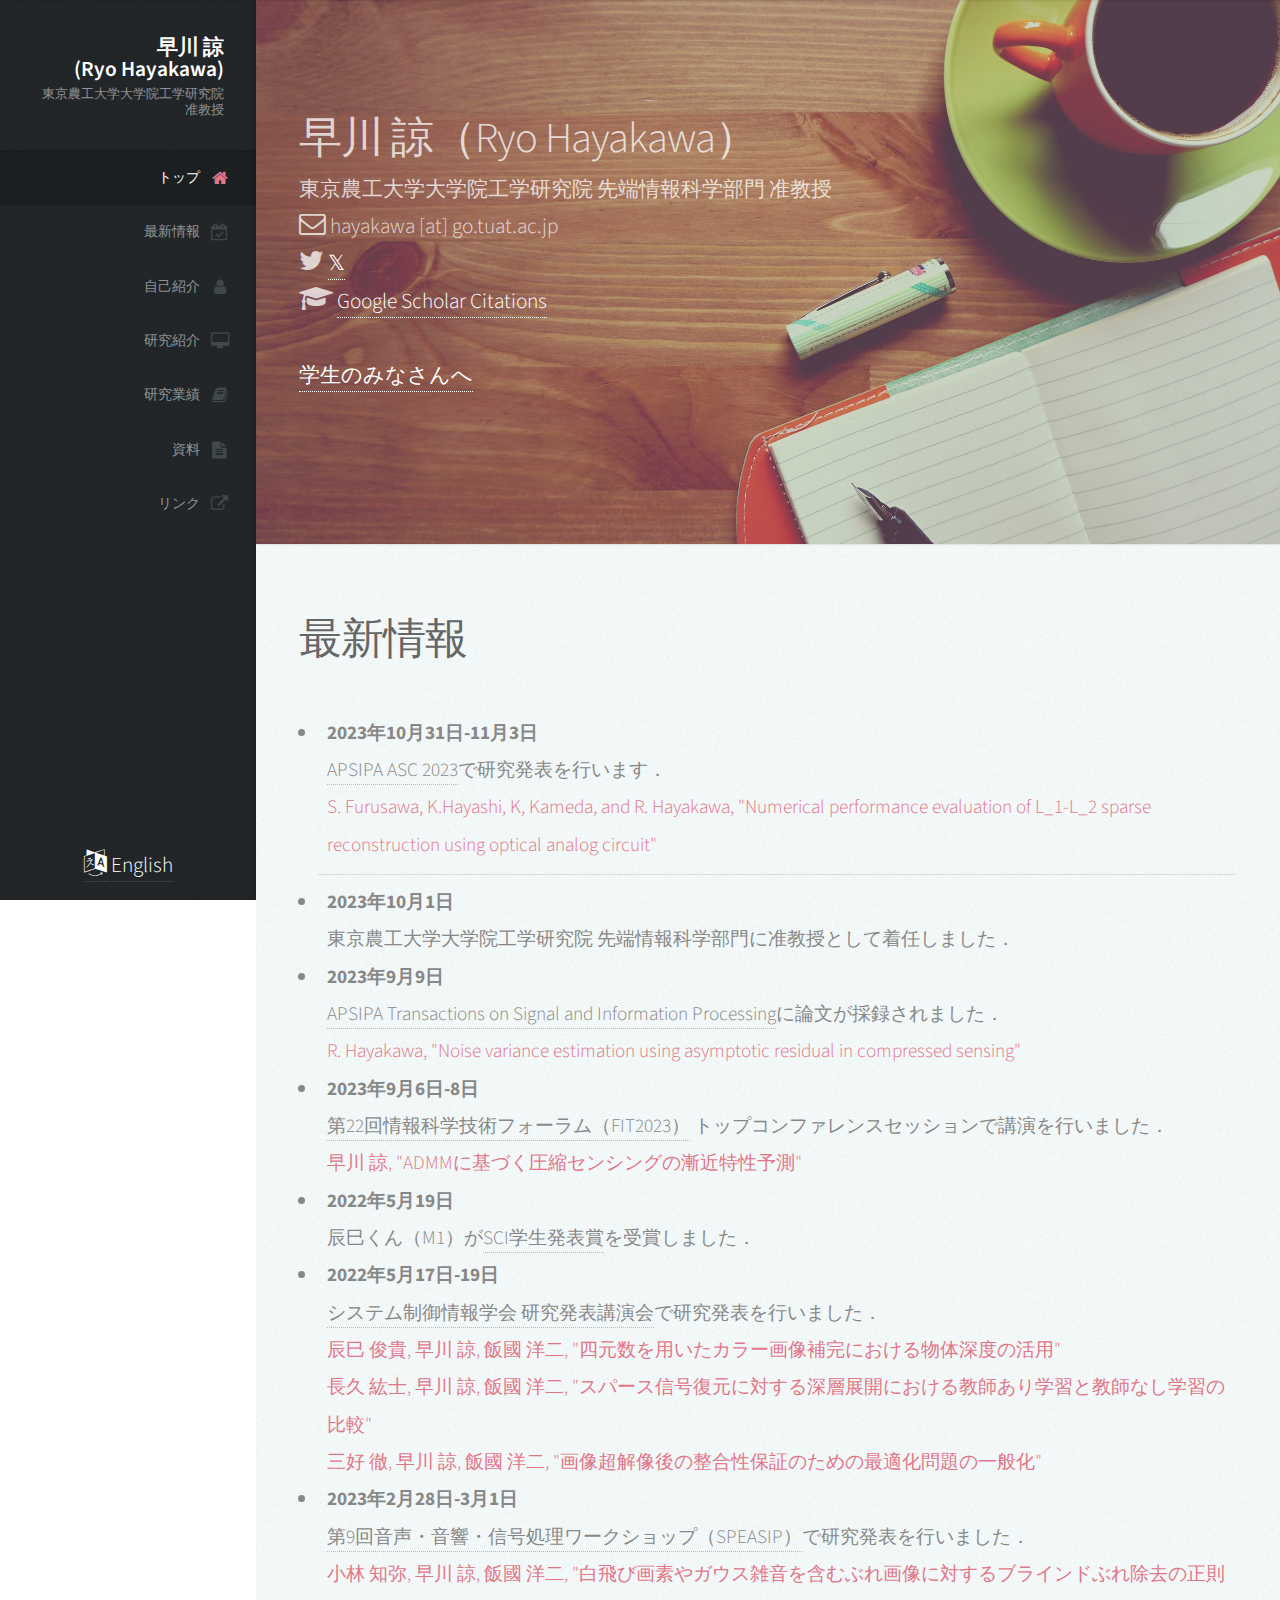
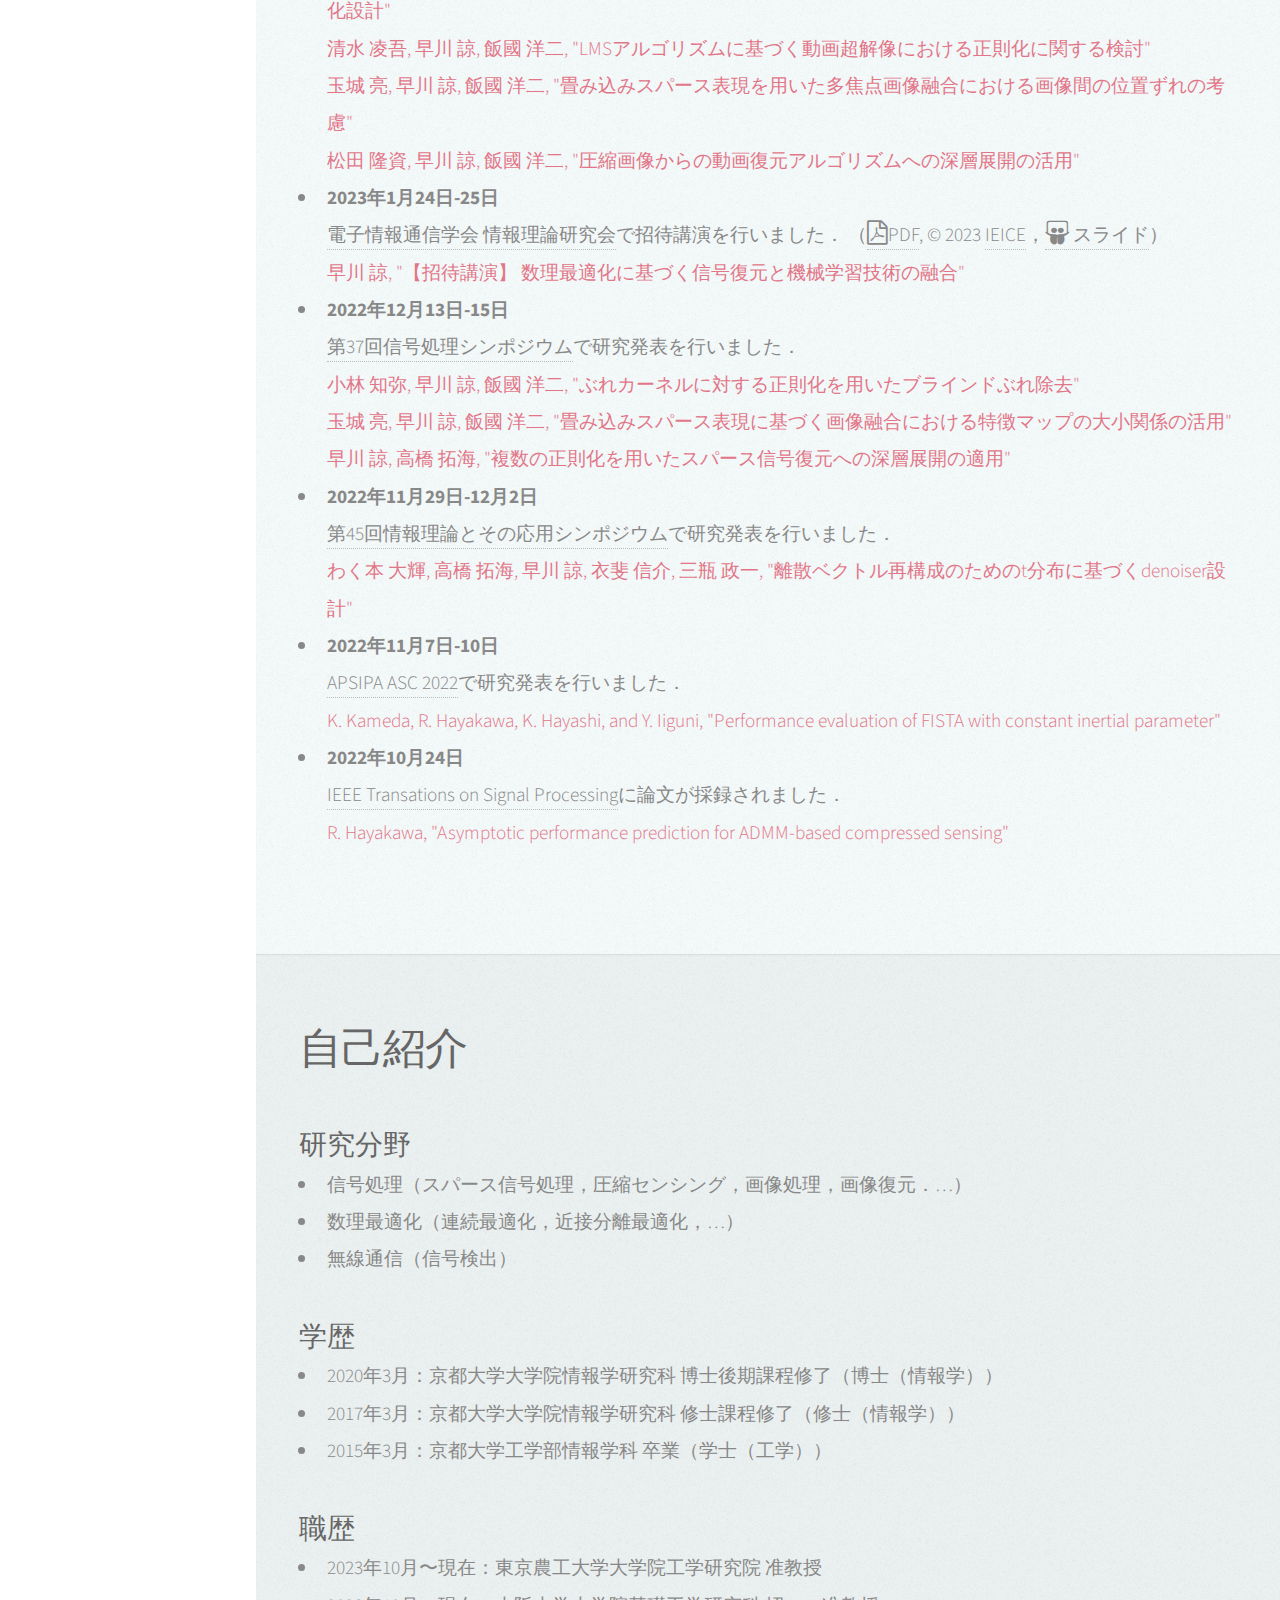
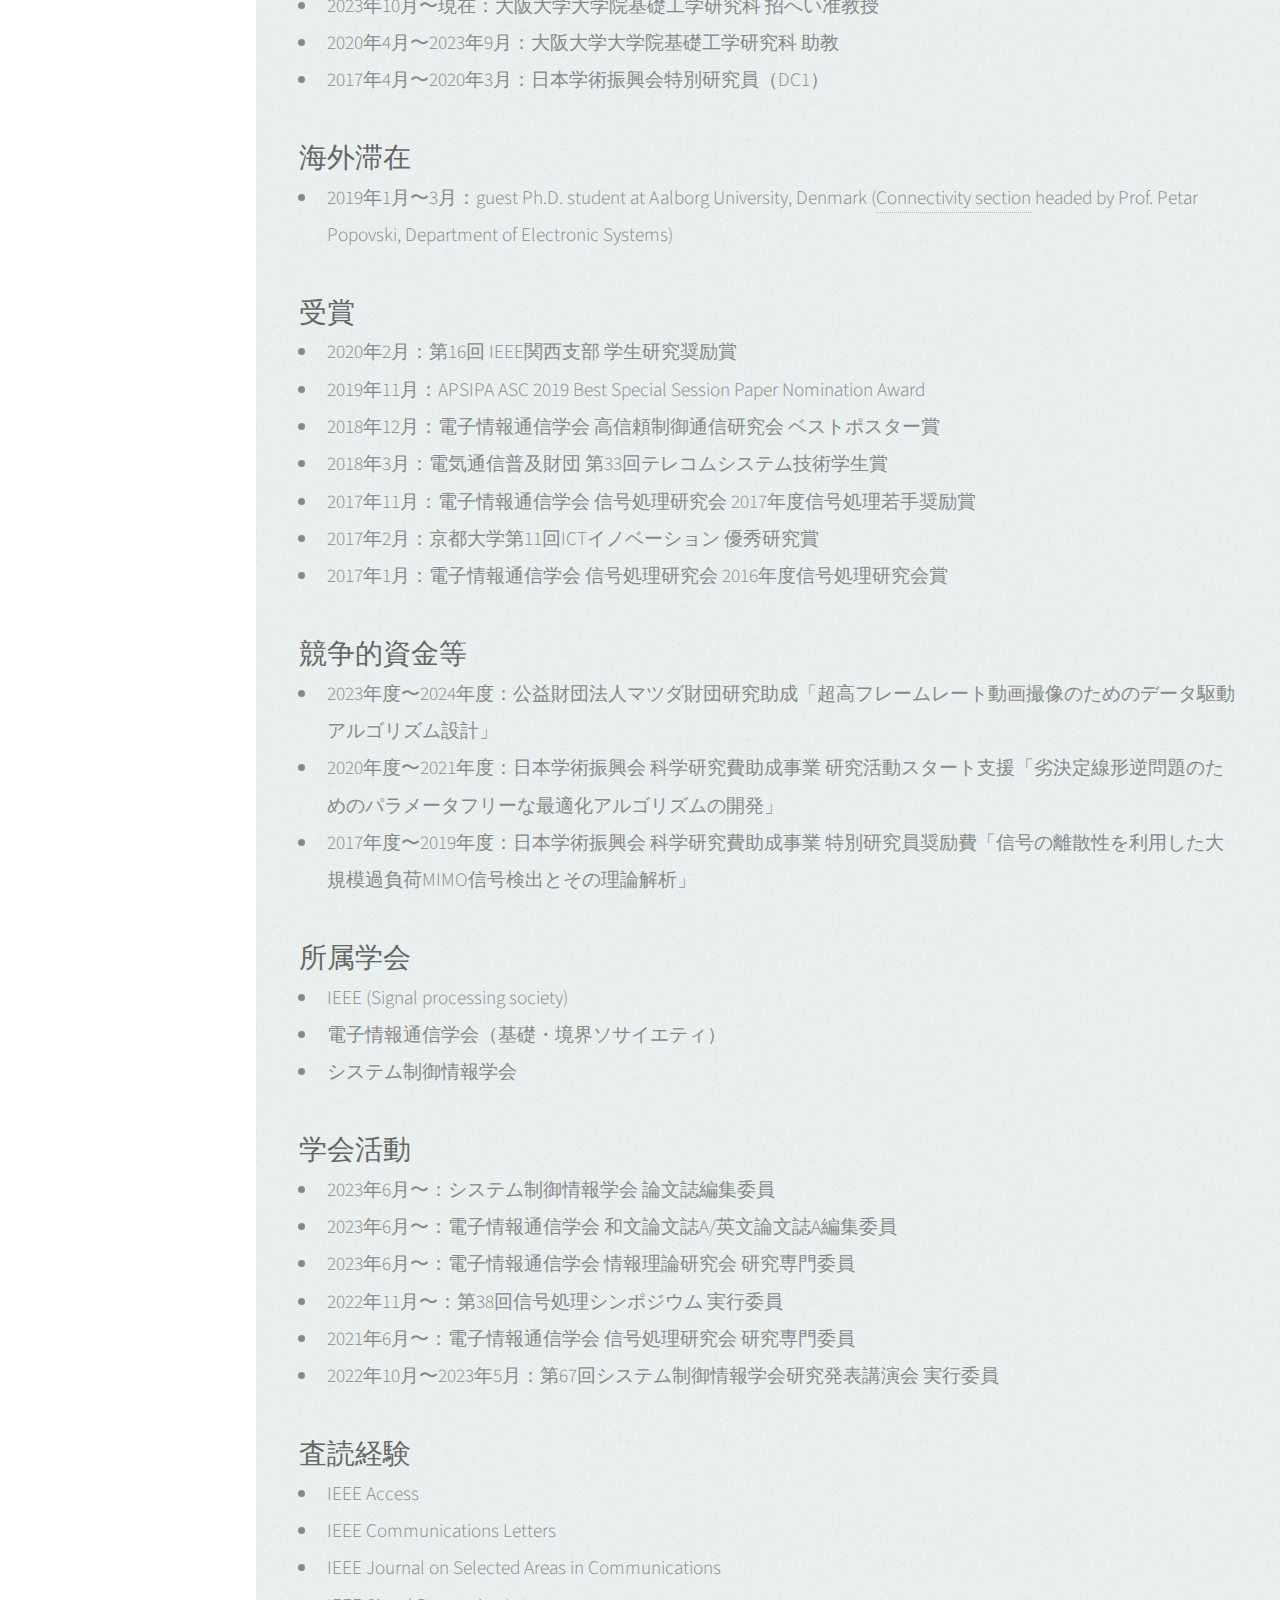
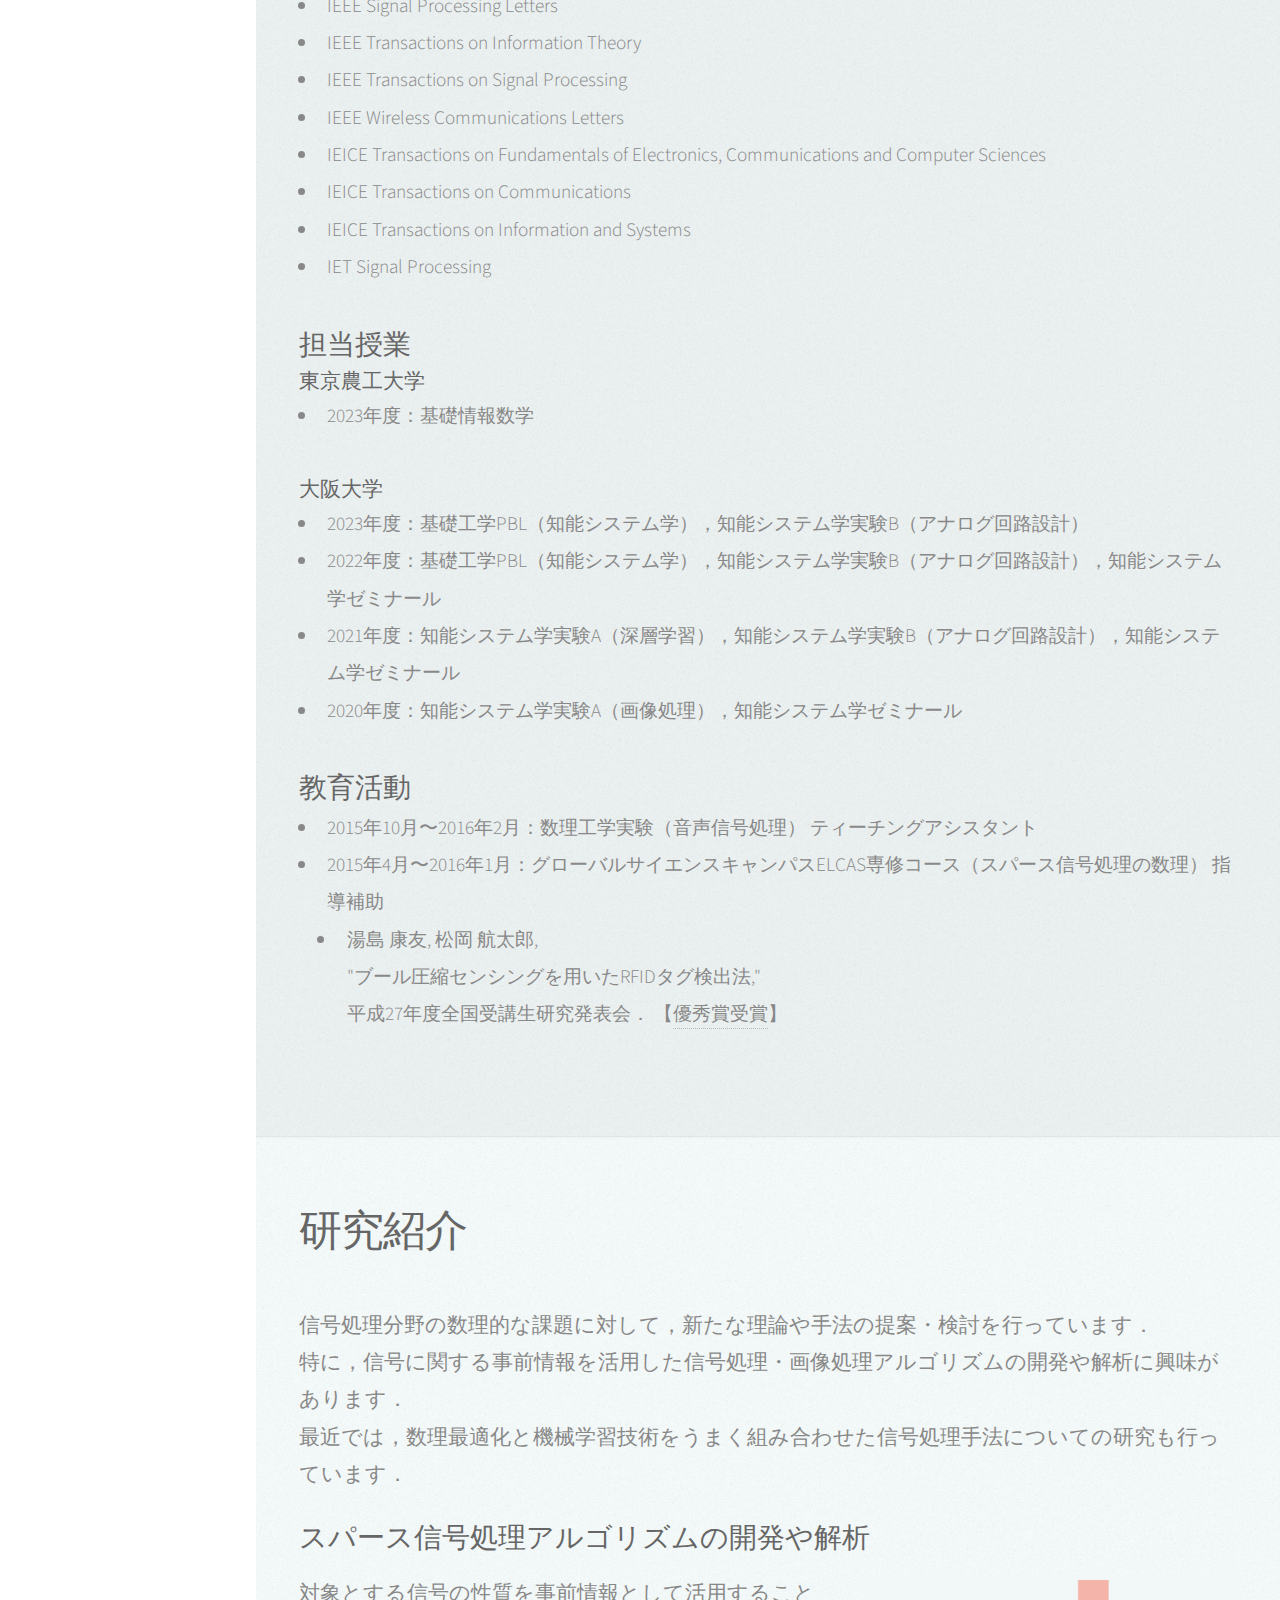
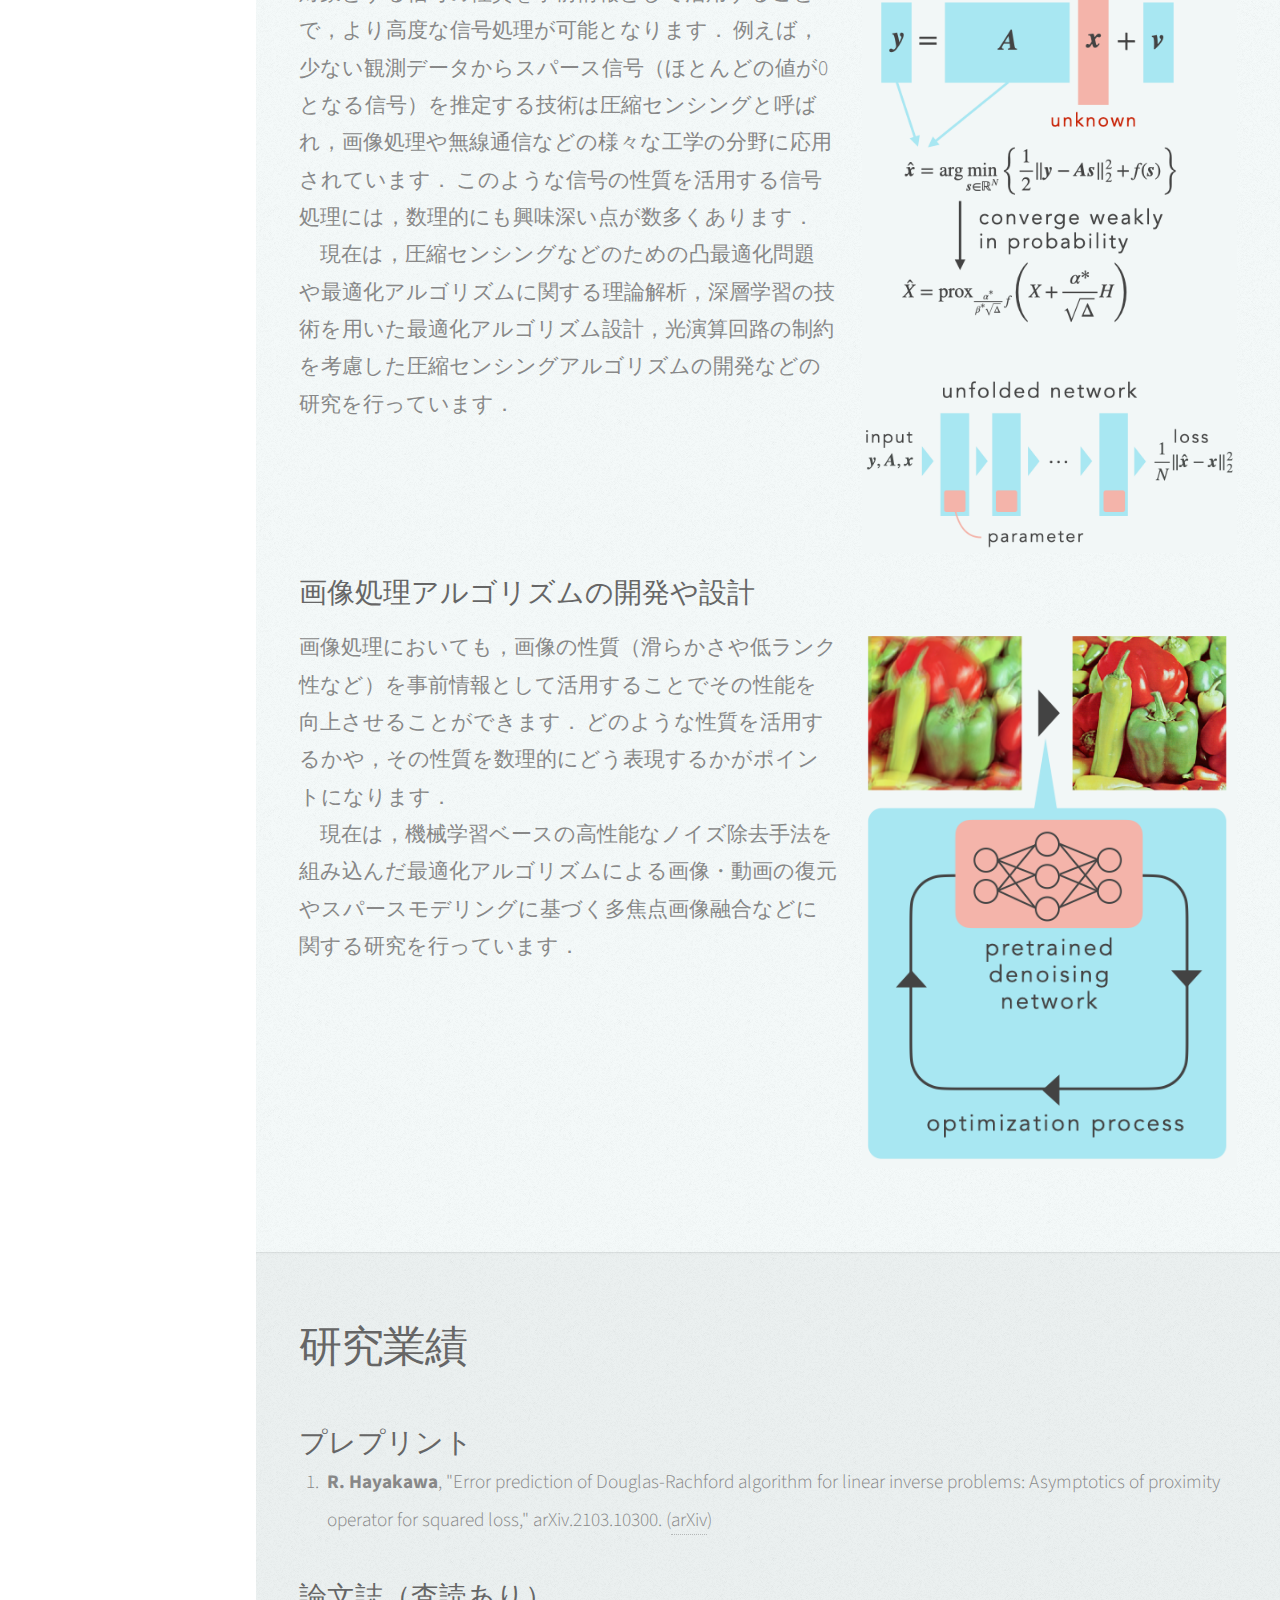
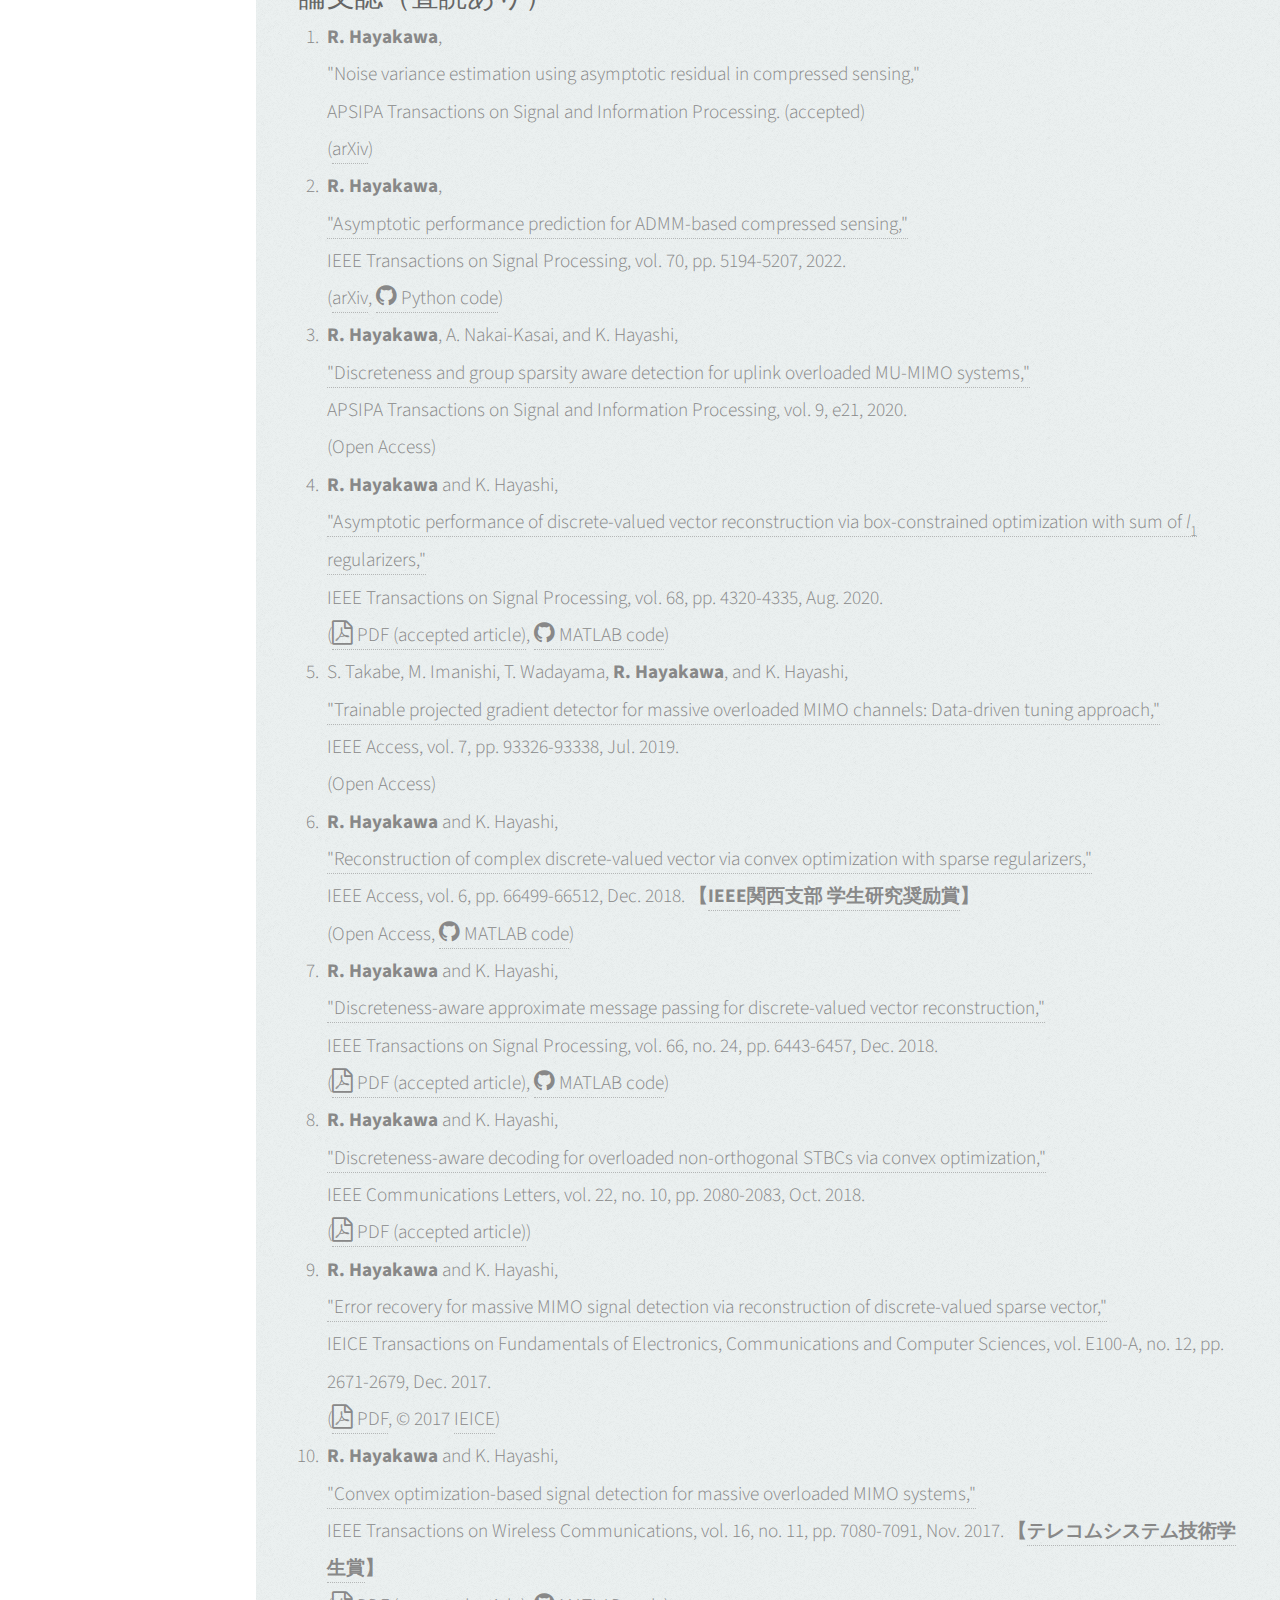
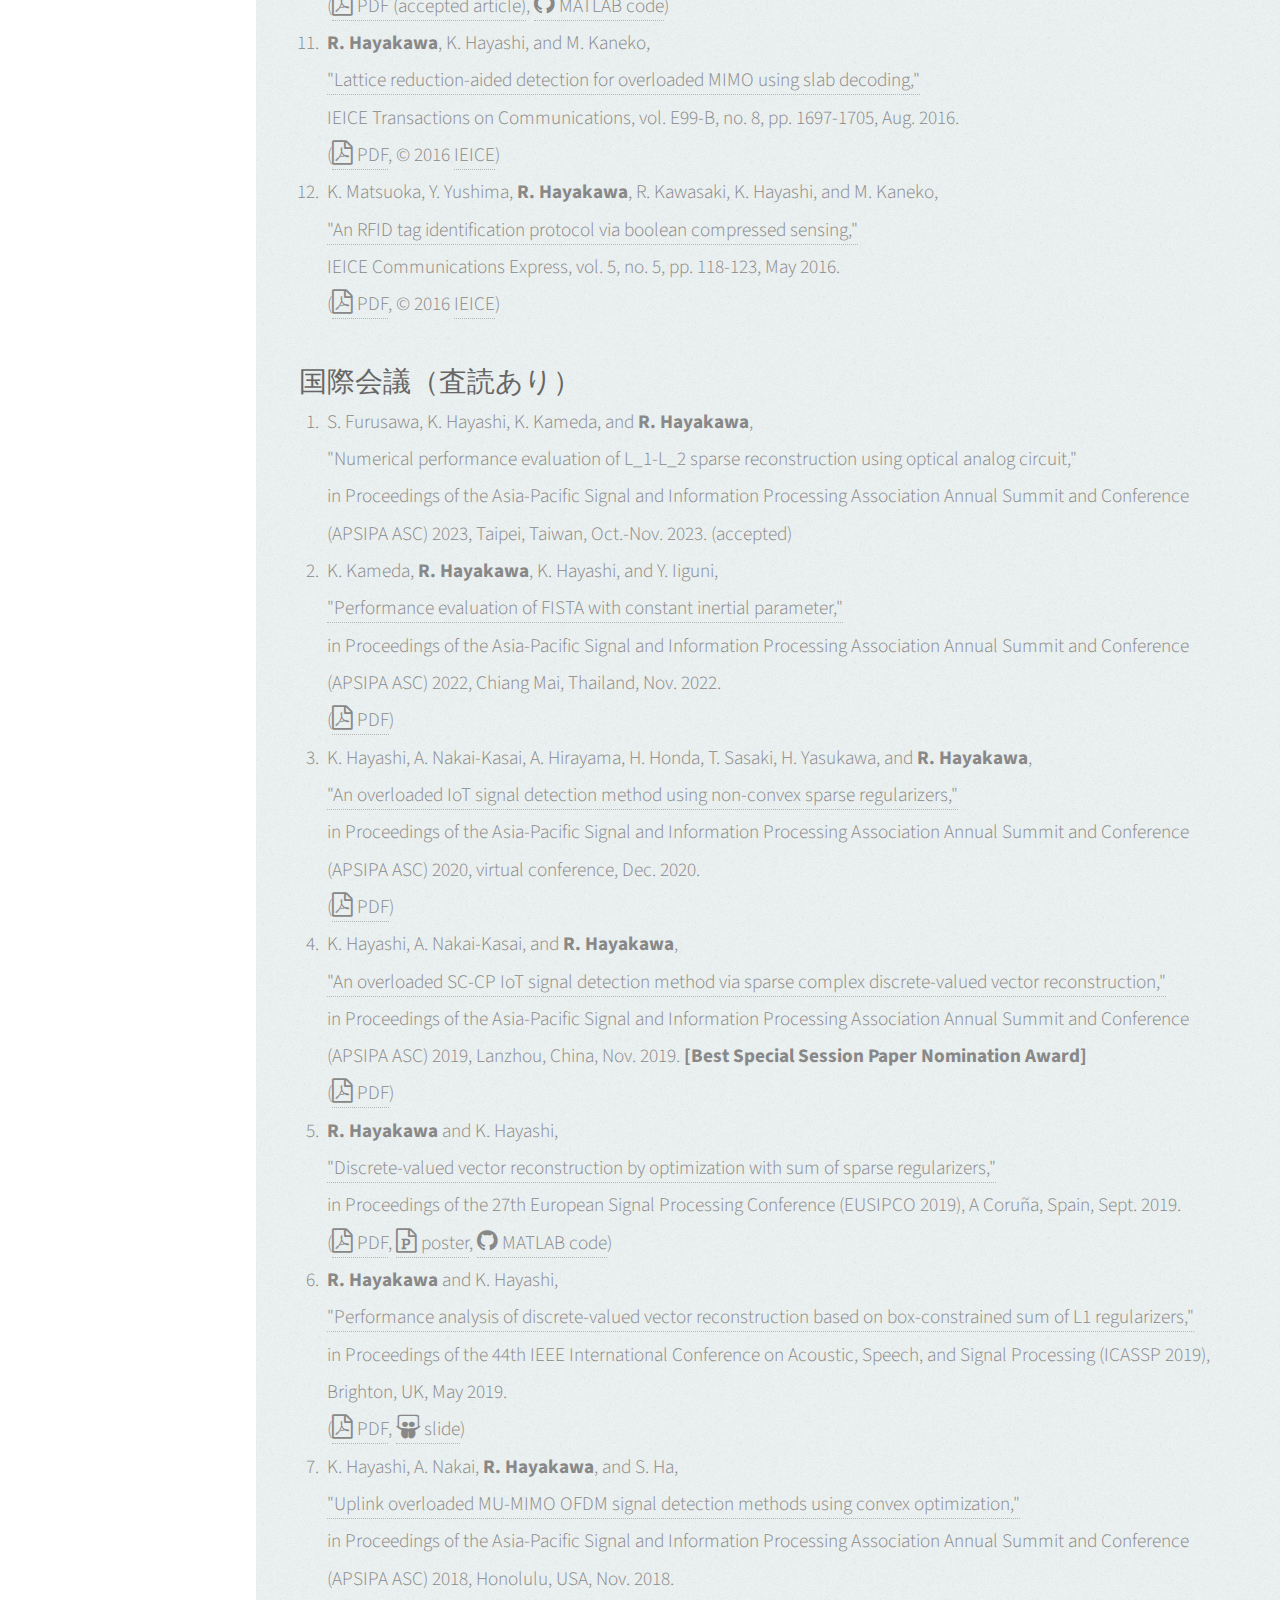
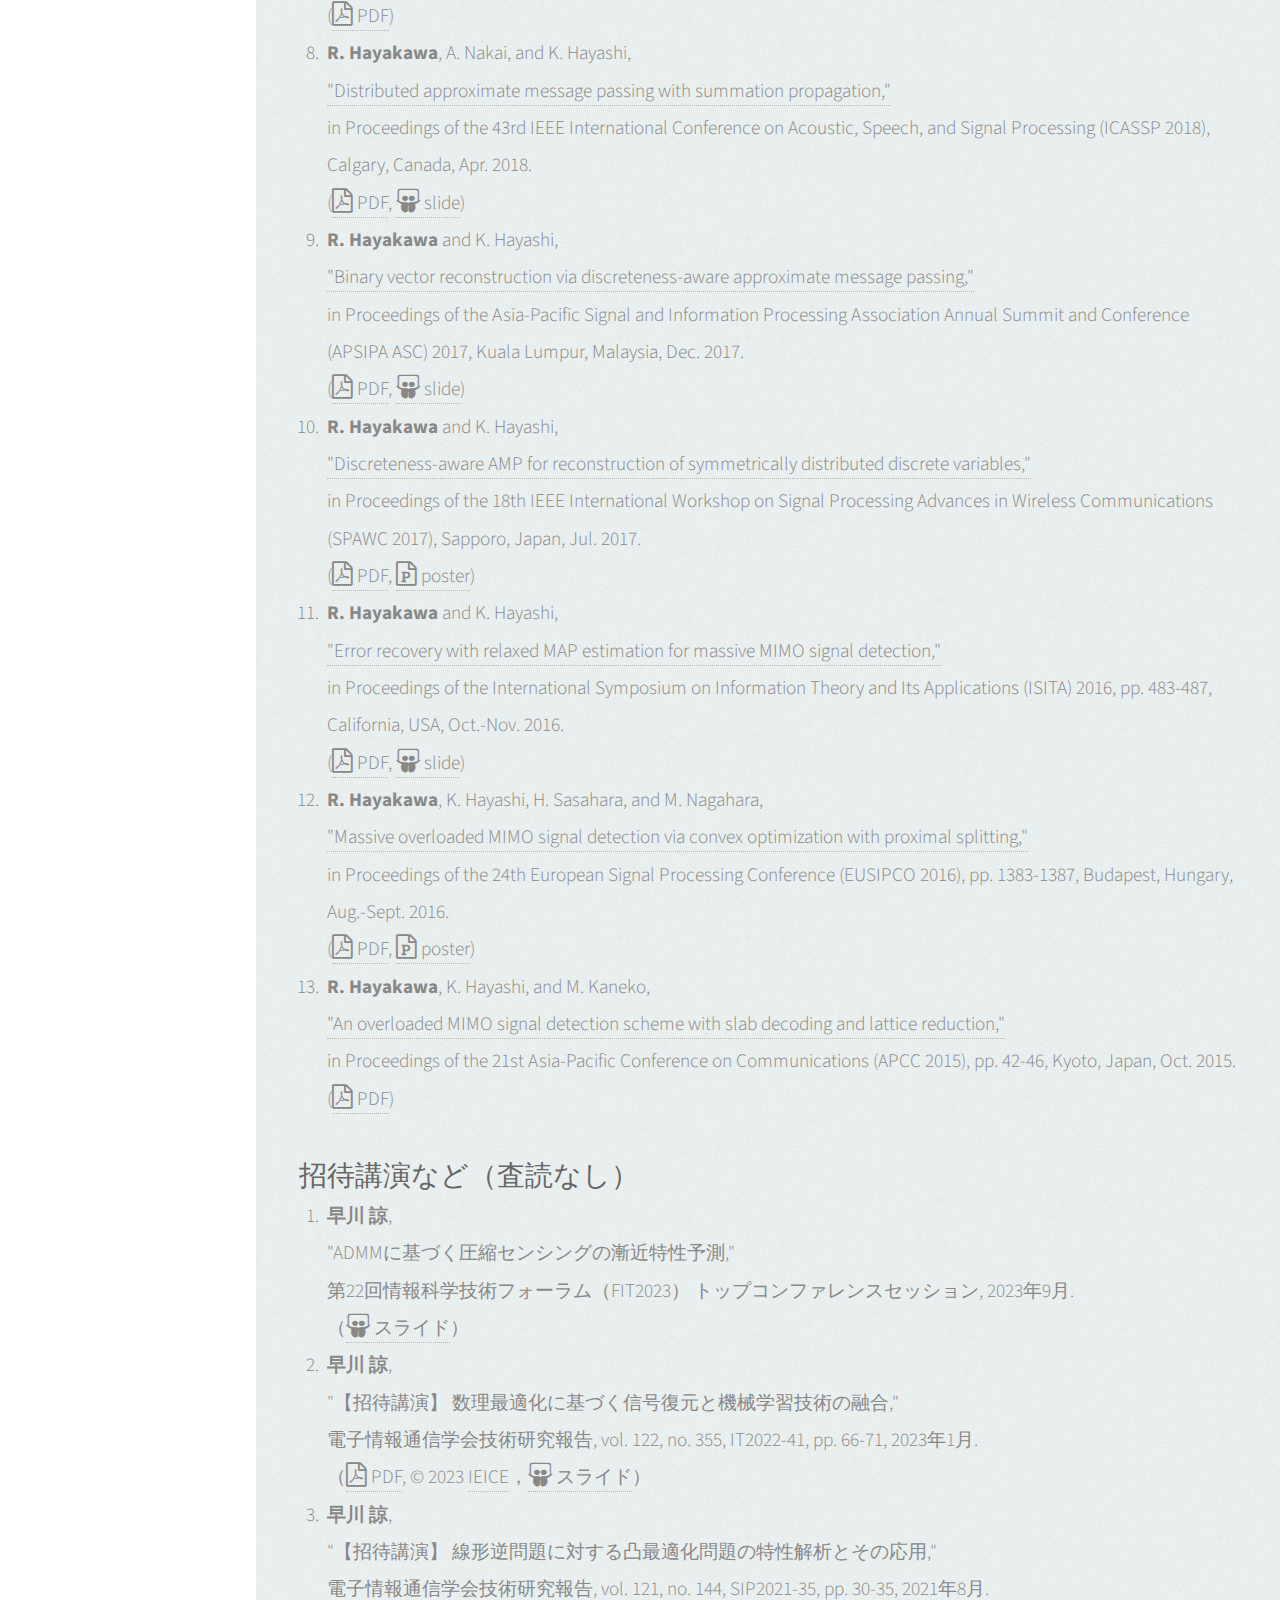
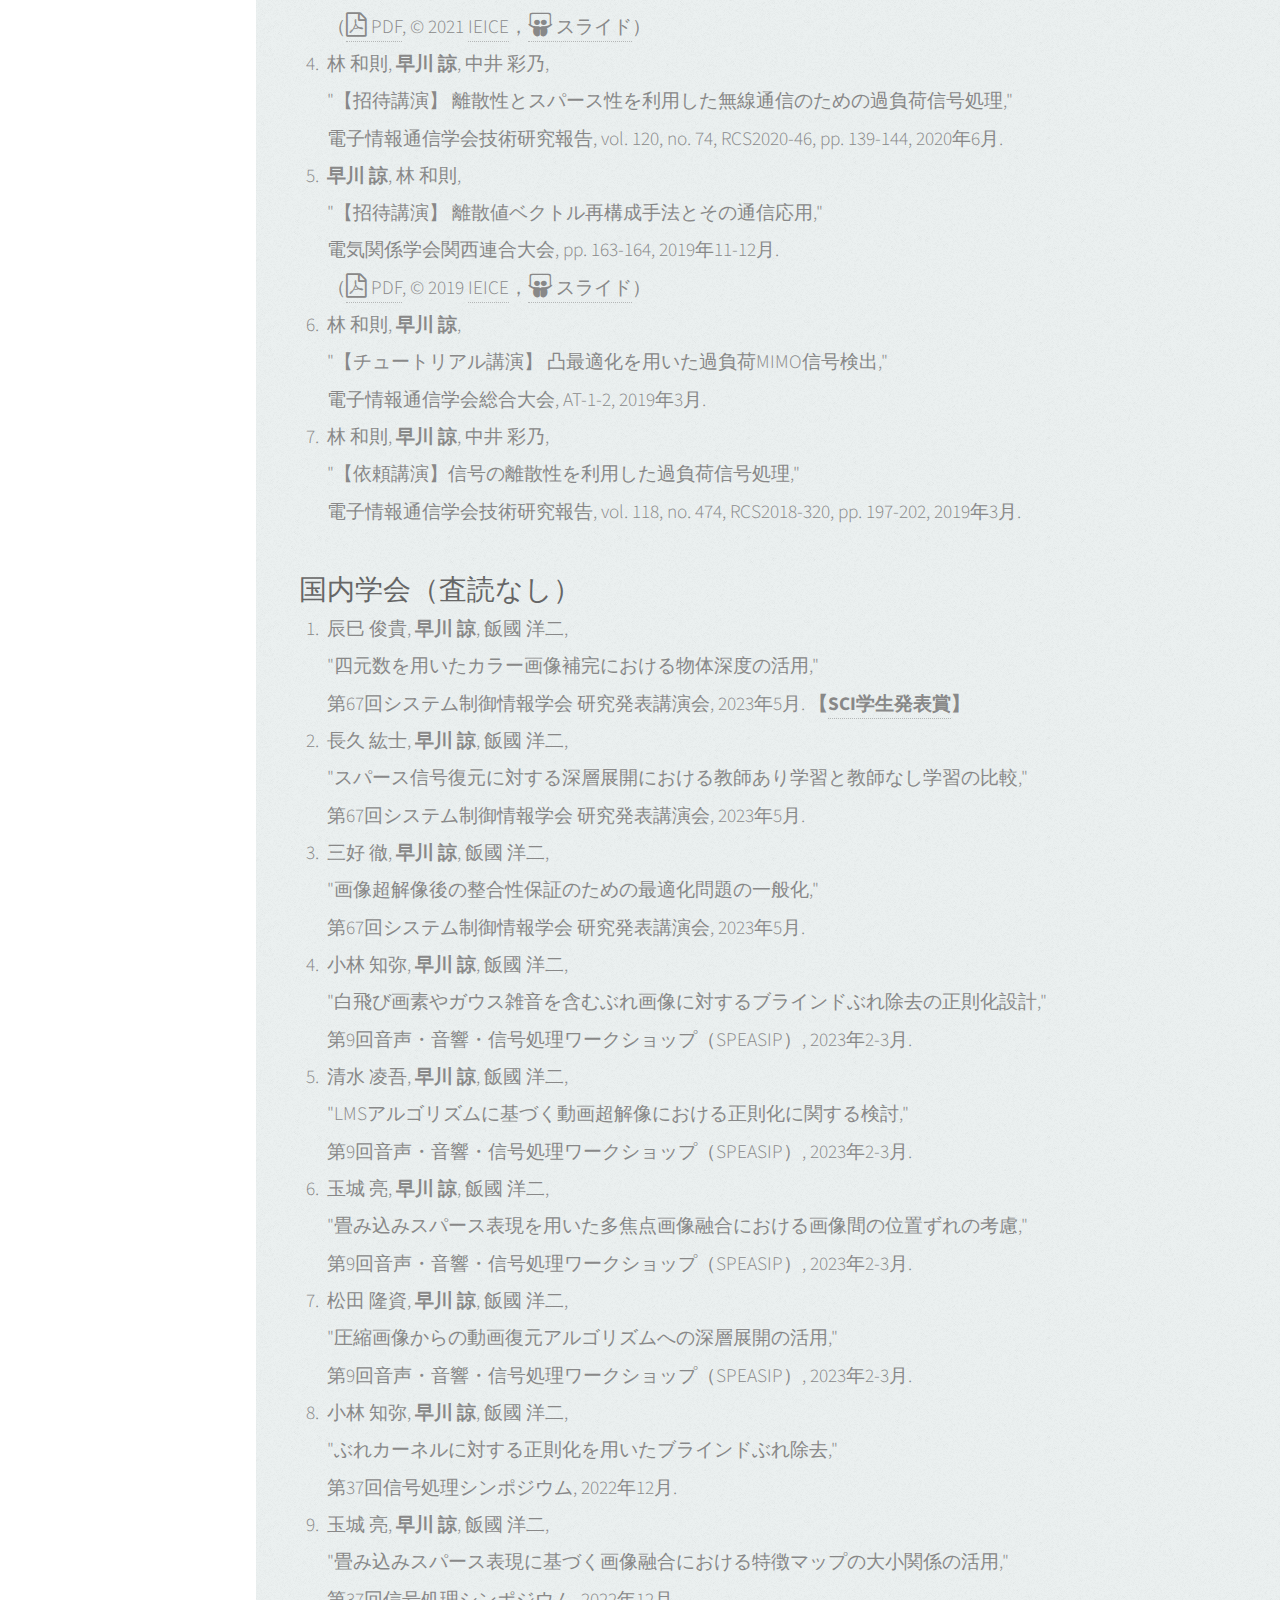
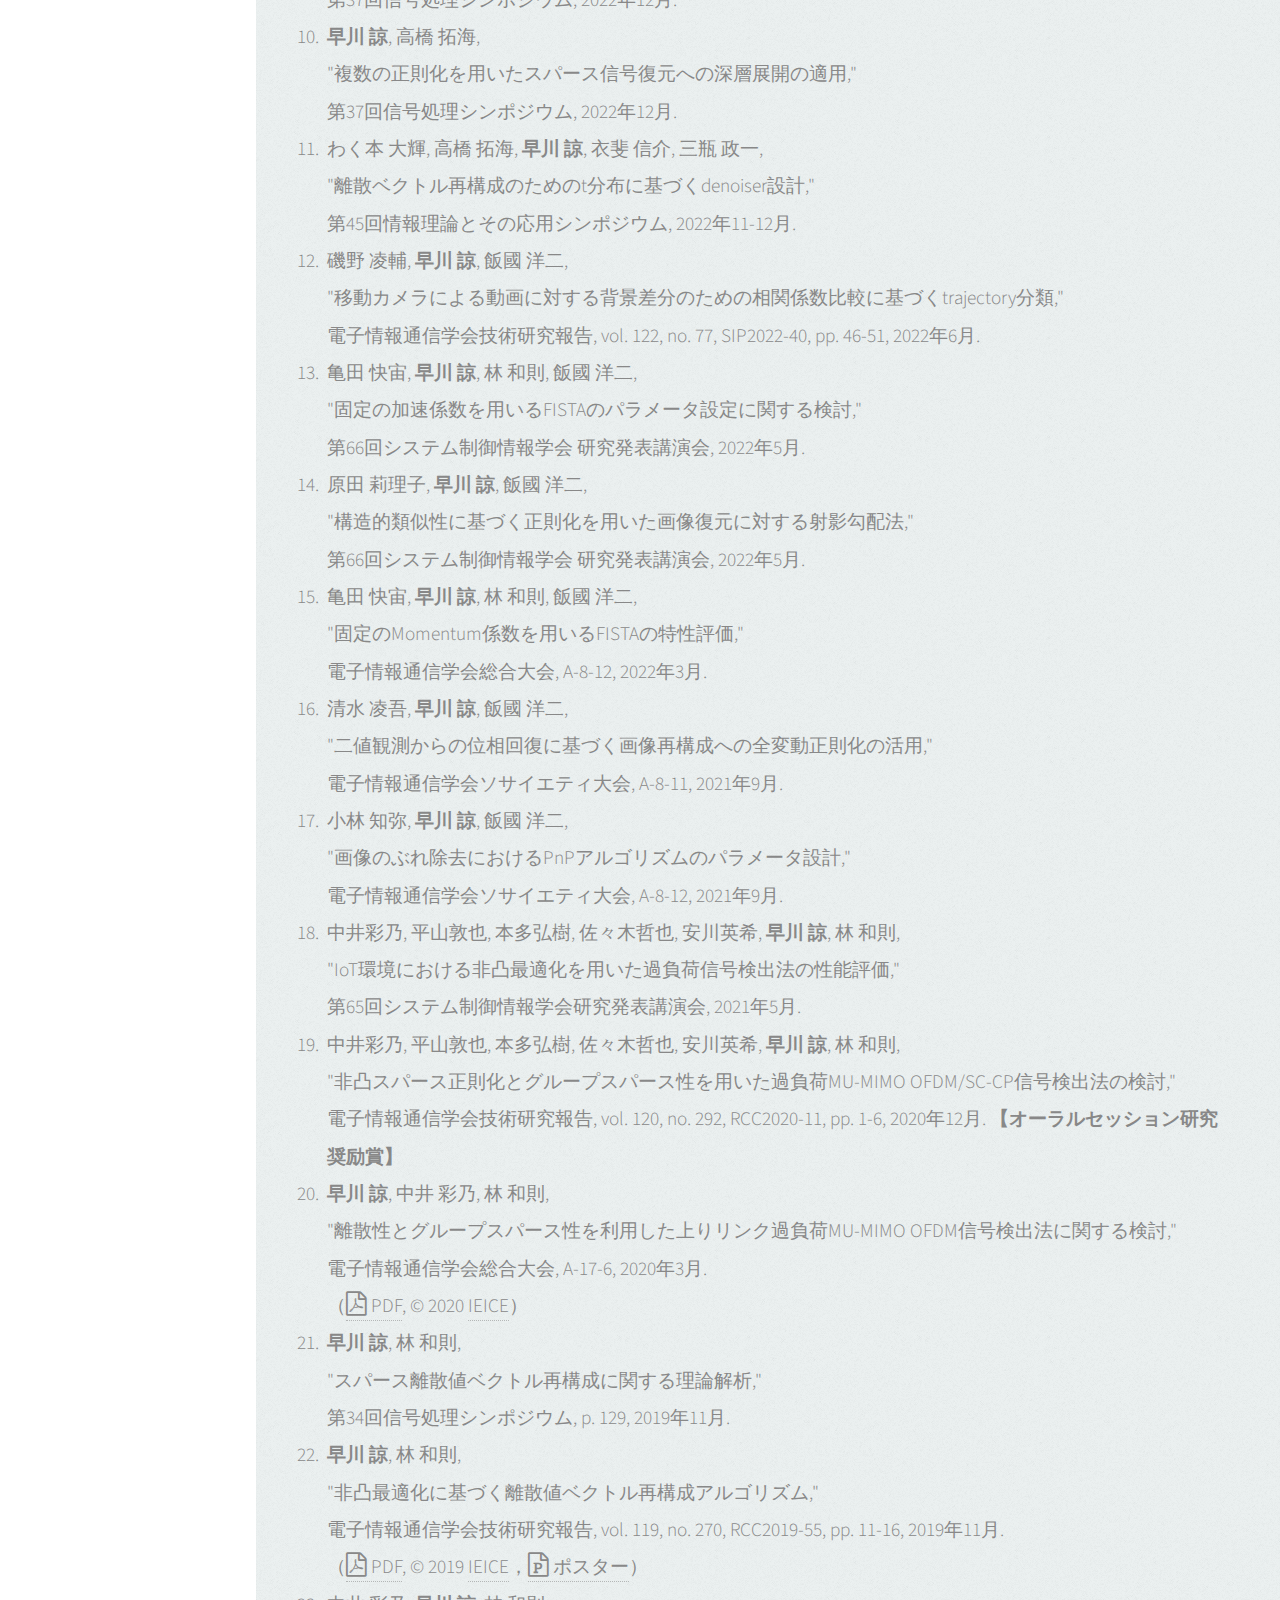
==== index.html @ c0940e05 "update" ====
<!DOCTYPE HTML>
<!--
	Prologue by HTML5 UP
	html5up.net | @ajlkn
	Free for personal and commercial use under the CCA 3.0 license (html5up.net/license)
-->
<html>

<head>
    <title>早川 諒（Ryo Hayakawa）</title>
    <meta charset="utf-8" />
    <meta name="viewport" content="width=device-width, initial-scale=1, user-scalable=no" />
    <link rel="stylesheet" href="assets/css/main.css" />
    <link rel="icon" href="images/favicon.ico" />
    <!-- Global site tag (gtag.js) - Google Analytics -->
    <script async src="https://www.googletagmanager.com/gtag/js?id=G-7K7CXGLYDL"></script>
    <script>
        window.dataLayer = window.dataLayer || [];
        function gtag() { dataLayer.push(arguments); }
        gtag('js', new Date());

        gtag('config', 'G-7K7CXGLYDL');
    </script>
</head>

<body class="is-preload">

    <!-- Header -->
    <div id="header">

        <div class="top">

            <!-- Logo -->
            <div id="logo">
                <h1 id="title">早川 諒</h1>
                <h1>(Ryo Hayakawa)</h1>
                <p>東京農工大学大学院工学研究院 准教授</p>
            </div>

            <!-- Nav -->
            <nav id="nav">
                <ul>
                    <li><a href="#top" id="top-link"><span class="icon fa-home">トップ</span></a></li>
                    <li><a href="#news" id="news-link"><span class="icon fa-calendar-check-o">最新情報</span></a></li>
                    <li><a href="#aboutme" id="aboutme-link"><span class="icon fa-user">自己紹介</span></a></li>
                    <li><a href="#research" id="research-link"><span class="icon fa-desktop">研究紹介</span></a></li>
                    <li><a href="#publication" id="publication-link"><span class="icon fa-book">研究業績</span></a></li>
                    <li><a href="#document" id="document-link"><span class="icon fa-file-text">資料</span></a></li>
                    <li><a href="#link" id="link-link"><span class="icon fa-external-link">リンク</span></a></li>
                </ul>
            </nav>

        </div>

        <div class="bottom">
            <div align="center"><a href="./index-e.html"> <span class="icon fa-language"> English </span> </a></div>
        </div>

    </div>

    <!-- Main -->
    <div id="main">

        <!-- Intro -->
        <section id="top" class="one dark cover">
            <div class="container CLleft">

                <header>
                    <h2 class="alt">早川 諒（Ryo Hayakawa）</h2>
                    <div> 東京農工大学大学院工学研究院 先端情報科学部門 准教授 </div>
                    <div><span class="icon fa-envelope-o"></span> hayakawa [at] go.tuat.ac.jp </div>
                    <div><span class="icon fa-twitter"></span> <a href="https://twitter.com/waddle_deeeeeee">𝕏</a> </div>
                    <div><span class="icon fa-graduation-cap"></span> <a href="https://scholar.google.com/citations?user=J0XlYrIAAAAJ">Google Scholar Citations</a> </div><br />
                    <div> <a href="https://rhayakawa.notion.site/fdeb02a8740e4695808965da1183cf0c"> 学生のみなさんへ </a></div>
                </header>

            </div>
        </section>

        <!-- News -->
        <section id="news" class="two">
            <div class="container CLleft">

                <header>
                    <h2>最新情報</h2>
                </header>

                <ul class="list">
                    <li>
                        <div> <b>2023年10月31日-11月3日</b> </div>
                        <div>
                            <a href="https://www.apsipa2023.org/">APSIPA ASC 2023</a>で研究発表を行います．
                        </div>
                        <div class="ref">S. Furusawa, K.Hayashi, K, Kameda, and R. Hayakawa, "Numerical performance evaluation of L_1-L_2 sparse reconstruction using optical analog circuit"</div>
                    </li>
                    <hr>
                    <li>
                        <div> <b>2023年10月1日</b> </div>
                        <div>
                            東京農工大学大学院工学研究院 先端情報科学部門に准教授として着任しました．
                        </div>
                    </li>
                    <li>
                        <div> <b>2023年9月9日</b> </div>
                        <div>
                            <a
                                href="https://www.nowpublishers.com/SIP">APSIPA Transactions on Signal and Information Processing</a>に論文が採録されました．
                        </div>
                        <div class="ref">R. Hayakawa, "Noise variance estimation using asymptotic residual in compressed sensing"</div>
                    </li>
                    <li>
                        <div> <b>2023年9月6日-8日</b> </div>
                        <div>
                            <a href="https://onsite.gakkai-web.net/fit2023/abstract/index.html">第22回情報科学技術フォーラム（FIT2023）</a> トップコンファレンスセッションで講演を行いました．
                        </div>
                        <div class="ref">早川 諒, "ADMMに基づく圧縮センシングの漸近特性予測"</div>
                    </li>
                    <li>
                        <div> <b>2022年5月19日</b> </div>
                        <div>
                            辰巳くん（M1）が<a href="https://sci23.iscie.or.jp/award/">SCI学生発表賞</a>を受賞しました．
                        </div>
                    </li>
                    <li>
                        <div> <b>2022年5月17日-19日</b> </div>
                        <div>
                            <a href="https://sci23.iscie.or.jp">システム制御情報学会 研究発表講演会</a>で研究発表を行いました．
                        </div>
                        <div class="ref">辰巳 俊貴, 早川 諒, 飯國 洋二, "四元数を用いたカラー画像補完における物体深度の活用"</div>
                        <div class="ref">長久 紘士, 早川 諒, 飯國 洋二, "スパース信号復元に対する深層展開における教師あり学習と教師なし学習の比較"</div>
                        <div class="ref">三好 徹, 早川 諒, 飯國 洋二, "画像超解像後の整合性保証のための最適化問題の一般化"</div>
                    </li>
                    <li>
                        <div> <b>2023年2月28日-3月1日</b> </div>
                        <div>
                            <a
                                href="https://ken.ieice.org/ken/program/index.php?tgs_regid=7b8adbe2a4975b957e13bc8920280d9f668a570234e214bb82c0a5e2421f2a88&tgid=IEICE-SIP">第9回音声・音響・信号処理ワークショップ（SPEASIP）</a>で研究発表を行いました．
                        </div>
                        <div class="ref">小林 知弥, 早川 諒, 飯國 洋二, "白飛び画素やガウス雑音を含むぶれ画像に対するブラインドぶれ除去の正則化設計"</div>
                        <div class="ref">清水 凌吾, 早川 諒, 飯國 洋二, "LMSアルゴリズムに基づく動画超解像における正則化に関する検討"</div>
                        <div class="ref">玉城 亮, 早川 諒, 飯國 洋二, "畳み込みスパース表現を用いた多焦点画像融合における画像間の位置ずれの考慮"</div>
                        <div class="ref">松田 隆資, 早川 諒, 飯國 洋二, "圧縮画像からの動画復元アルゴリズムへの深層展開の活用"</div>
                    </li>
                    <li>
                        <div> <b>2023年1月24日-25日</b> </div>
                        <div>
                            <a
                                href="https://ken.ieice.org/ken/program/index.php?tgs_regid=0799a272a2a8049c0a69d3bc94a694ca608208a0ac044fe9dbdf86353fd391b1&tgid=IEICE-IT">電子情報通信学会
                                情報理論研究会</a>で招待講演を行いました．
                                （<a href="paper/IT2022-41.pdf"><span class="icon fa-file-pdf-o"></span>PDF</a>, &copy;
                                2023 <a href="https://search.ieice.org/index.html">IEICE</a>，<a
                                    href="https://www.docswell.com/s/rhayakawa/5L7375-IT202301"><span
                                        class="icon fa-slideshare"></span> スライド</a>）
                        </div>
                        <div class="ref">早川 諒, "【招待講演】 数理最適化に基づく信号復元と機械学習技術の融合"</div>
                    </li>
                    <li>
                        <div> <b>2022年12月13日-15日</b> </div>
                        <div>
                            <a href="https://award-con.com/sips2022/">第37回信号処理シンポジウム</a>で研究発表を行いました．
                        </div>
                        <div class="ref">小林 知弥, 早川 諒, 飯國 洋二, "ぶれカーネルに対する正則化を用いたブラインドぶれ除去"</div>
                        <div class="ref">玉城 亮, 早川 諒, 飯國 洋二, "畳み込みスパース表現に基づく画像融合における特徴マップの大小関係の活用"</div>
                        <div class="ref">早川 諒, 高橋 拓海, "複数の正則化を用いたスパース信号復元への深層展開の適用"</div>
                    </li>
                    <li>
                        <div> <b>2022年11月29日-12月2日</b> </div>
                        <div>
                            <a href="https://www.ieice.org/ess/sita/SITA2022/">第45回情報理論とその応用シンポジウム</a>で研究発表を行いました．
                        </div>
                        <div class="ref">わく本 大輝, 高橋 拓海, 早川 諒, 衣斐 信介, 三瓶 政一, "離散ベクトル再構成のためのt分布に基づくdenoiser設計"</div>
                    </li>
                    <li>
                        <div> <b>2022年11月7日-10日</b> </div>
                        <div>
                            <a href="https://www.apsipa2022.org">APSIPA ASC 2022</a>で研究発表を行いました．
                        </div>
                        <div class="ref">K. Kameda, R. Hayakawa, K. Hayashi, and Y. Iiguni, "Performance evaluation of
                            FISTA with constant inertial parameter"</div>
                    </li>
                    <li>
                        <div> <b>2022年10月24日</b> </div>
                        <div>
                            <a
                                href="https://signalprocessingsociety.org/publications-resources/ieee-transactions-signal-processing">IEEE
                                Transations on Signal Processing</a>に論文が採録されました．
                        </div>
                        <div class="ref">R. Hayakawa, "Asymptotic performance prediction for ADMM-based compressed
                            sensing"</div>
                    </li>
                </ul>

            </div>
        </section>

        <!-- About Me -->
        <section id="aboutme" class="three">
            <div class="container CLleft">

                <header>
                    <h2>自己紹介</h2>
                </header>

                <h3>研究分野</h3>
                <ul class="list">
                    <li> 信号処理（スパース信号処理，圧縮センシング，画像処理，画像復元．…） </li>
                    <li> 数理最適化（連続最適化，近接分離最適化，…） </li>
                    <li> 無線通信（信号検出） </li>
                </ul>

                <h3>学歴</h3>
                <ul class="list">
                    <li> 2020年3月：京都大学大学院情報学研究科 博士後期課程修了（博士（情報学）） </li>
                    <li> 2017年3月：京都大学大学院情報学研究科 修士課程修了（修士（情報学）） </li>
                    <li> 2015年3月：京都大学工学部情報学科 卒業（学士（工学）） </li>
                </ul>

                <h3>職歴</h3>
                <ul class="list">
                    <li> 2023年10月〜現在：東京農工大学大学院工学研究院 准教授 </li>
                    <li> 2023年10月〜現在：大阪大学大学院基礎工学研究科 招へい准教授 </li>
                    <li> 2020年4月〜2023年9月：大阪大学大学院基礎工学研究科 助教 </li>
                    <li> 2017年4月〜2020年3月：日本学術振興会特別研究員（DC1） </li>
                </ul>

                <h3>海外滞在</h3>
                <ul class="list">
                    <li> 2019年1月〜3月：guest Ph.D. student at Aalborg University, Denmark (<a
                            href="https://www.es.aau.dk/sections-labs/connectivity/">Connectivity section</a> headed by
                        Prof. Petar Popovski, Department of Electronic Systems) </li>
                </ul>

                <h3>受賞</h3>
                <ul class="list">
                    <li> 2020年2月：第16回 IEEE関西支部 学生研究奨励賞 </li>
                    <li> 2019年11月：APSIPA ASC 2019 Best Special Session Paper Nomination Award </li>
                    <li> 2018年12月：電子情報通信学会 高信頼制御通信研究会 ベストポスター賞 </li>
                    <li> 2018年3月：電気通信普及財団 第33回テレコムシステム技術学生賞 </li>
                    <li> 2017年11月：電子情報通信学会 信号処理研究会 2017年度信号処理若手奨励賞 </li>
                    <li> 2017年2月：京都大学第11回ICTイノベーション 優秀研究賞 </li>
                    <li> 2017年1月：電子情報通信学会 信号処理研究会 2016年度信号処理研究会賞 </li>
                </ul>

                <h3>競争的資金等</h3>
                <ul class="list">
                    <li> 2023年度〜2024年度：公益財団法人マツダ財団研究助成「超高フレームレート動画撮像のためのデータ駆動アルゴリズム設計」 </li>
                    <li> 2020年度〜2021年度：日本学術振興会 科学研究費助成事業 研究活動スタート支援「劣決定線形逆問題のためのパラメータフリーな最適化アルゴリズムの開発」 </li>
                    <li> 2017年度〜2019年度：日本学術振興会 科学研究費助成事業 特別研究員奨励費「信号の離散性を利用した大規模過負荷MIMO信号検出とその理論解析」 </li>
                </ul>

                <h3>所属学会</h3>
                <ul class="list">
                    <li> IEEE (Signal processing society) </li>
                    <li> 電子情報通信学会（基礎・境界ソサイエティ） </li>
                    <li> システム制御情報学会 </li>
                </ul>

                <h3>学会活動</h3>
                <ul class="list">
                    <li> 2023年6月〜：システム制御情報学会 論文誌編集委員 </li>
                    <li> 2023年6月〜：電子情報通信学会 和文論文誌A/英文論文誌A編集委員 </li>
                    <li> 2023年6月〜：電子情報通信学会 情報理論研究会 研究専門委員 </li>
                    <li> 2022年11月〜：第38回信号処理シンポジウム 実行委員 </li>
                    <li> 2021年6月〜：電子情報通信学会 信号処理研究会 研究専門委員 </li>
                    <li> 2022年10月〜2023年5月：第67回システム制御情報学会研究発表講演会 実行委員 </li>
                </ul>

                <h3>査読経験</h3>
                <ul class="list">
                    <li> IEEE Access </li>
                    <li> IEEE Communications Letters </li>
                    <li> IEEE Journal on Selected Areas in Communications </li>
                    <li> IEEE Signal Processing Letters </li>
                    <li> IEEE Transactions on Information Theory </li>
                    <li> IEEE Transactions on Signal Processing </li>
                    <li> IEEE Wireless Communications Letters </li>
                    <li> IEICE Transactions on Fundamentals of Electronics, Communications and Computer Sciences </li>
                    <li> IEICE Transactions on Communications </li>
                    <li> IEICE Transactions on Information and Systems </li>
                    <li> IET Signal Processing </li>
                </ul>

                <h3>担当授業</h3>
                <h4>東京農工大学</h4>
                <ul class="list">
                    <li> 2023年度：基礎情報数学 </li>
                </ul>
                <h4>大阪大学</h4>
                <ul class="list">
                    <li> 2023年度：基礎工学PBL（知能システム学），知能システム学実験B（アナログ回路設計） </li>
                    <li> 2022年度：基礎工学PBL（知能システム学），知能システム学実験B（アナログ回路設計），知能システム学ゼミナール </li>
                    <li> 2021年度：知能システム学実験A（深層学習），知能システム学実験B（アナログ回路設計），知能システム学ゼミナール </li>
                    <li> 2020年度：知能システム学実験A（画像処理），知能システム学ゼミナール </li>
                </ul>

                <h3>教育活動</h3>
                <ul class="list">
                    <li> 2015年10月〜2016年2月：数理工学実験（音声信号処理） ティーチングアシスタント </li>
                    <li> 2015年4月〜2016年1月：グローバルサイエンスキャンパスELCAS専修コース（スパース信号処理の数理） 指導補助 </li>
                    <ul>
                        <li>
                            <div>湯島 康友, 松岡 航太郎, </div>
                            <div>"ブール圧縮センシングを用いたRFIDタグ検出法," </div>
                            <div>
                                平成27年度全国受講生研究発表会．
                                【<a
                                    href="http://www.kyoto-u.ac.jp/ja/admissions/events_news/department/gakusai/news/2015/151014_1.html">優秀賞受賞</a>】
                            </div>
                        </li>
                    </ul>
                </ul>
            </div>
        </section>

        <section id="research" class="two">
            <div class="container CLleft">

                <header>
                    <h2>研究紹介</h2>
                </header>

                信号処理分野の数理的な課題に対して，新たな理論や手法の提案・検討を行っています．<br />
                特に，信号に関する事前情報を活用した信号処理・画像処理アルゴリズムの開発や解析に興味があります．<br />
                最近では，数理最適化と機械学習技術をうまく組み合わせた信号処理手法についての研究も行っています．

                <h3 class="theme">スパース信号処理アルゴリズムの開発や解析</h3>

                <figure>
                    <img src="images/sparse.png">
                </figure>
                <div>
                    対象とする信号の性質を事前情報として活用することで，より高度な信号処理が可能となります．
                    例えば，少ない観測データからスパース信号（ほとんどの値が0となる信号）を推定する技術は圧縮センシングと呼ばれ，画像処理や無線通信などの様々な工学の分野に応用されています．
                    このような信号の性質を活用する信号処理には，数理的にも興味深い点が数多くあります．
                </div>
                <div class="paragraph">
                    現在は，圧縮センシングなどのための凸最適化問題や最適化アルゴリズムに関する理論解析，深層学習の技術を用いた最適化アルゴリズム設計，光演算回路の制約を考慮した圧縮センシングアルゴリズムの開発などの研究を行っています．
                </div>

                <h3 class="theme">画像処理アルゴリズムの開発や設計</h3>

                <figure>
                    <img src="images/image.png">
                </figure>
                <div>
                    画像処理においても，画像の性質（滑らかさや低ランク性など）を事前情報として活用することでその性能を向上させることができます．
                    どのような性質を活用するかや，その性質を数理的にどう表現するかがポイントになります．
                </div>
                <div class="paragraph">
                    現在は，機械学習ベースの高性能なノイズ除去手法を組み込んだ最適化アルゴリズムによる画像・動画の復元やスパースモデリングに基づく多焦点画像融合などに関する研究を行っています．
                </div>

            </div>
        </section>

        <!-- Publication -->
        <section id="publication" class="three">
            <div class="container CLleft">

                <header>
                    <h2>研究業績</h2>
                </header>

                <h3> プレプリント </h3>
                <ol class="list">
                    <li>
                        <div>
                            <b>R. Hayakawa</b>, "Error prediction of Douglas-Rachford algorithm for linear inverse
                            problems: Asymptotics of proximity operator for squared loss," arXiv.2103.10300.
                            (<a href="https://doi.org/10.48550/arXiv.2103.10300">arXiv</a>)
                        </div>
                    </li>
                </ol>

                <h3> 論文誌（査読あり） </h3>
                <ol class="list">
                    <li>
                        <div> <b>R. Hayakawa</b>, </div>
                        <div>
                            "Noise variance estimation using asymptotic residual in compressed sensing," 
                        </div>
                        <div>
                            APSIPA Transactions on Signal and Information Processing. (accepted)
                        </div>
                        <div>
                            (<a href="https://doi.org/10.48550/arXiv.2009.13678">arXiv</a>)
                        </div>
                    </li>
                    <li>
                        <div><b>R. Hayakawa</b>, </div>
                        <div>
                            <a href="https://ieeexplore.ieee.org/document/9932009">
                                "Asymptotic performance prediction for ADMM-based compressed sensing,"
                            </a>
                        </div>
                        <div>
                            IEEE Transactions on Signal Processing, vol. 70, pp. 5194-5207, 2022.
                        </div>
                        <div>
                            (<a href="https://doi.org/10.48550/arXiv.2009.08545">arXiv</a>, <a
                                href="https://github.com/rhayakawa/predict-admm-cs"><span class="icon fa-github"></span>
                                Python code</a>)
                        </div>
                    </li>
                    <li>
                        <div><b>R. Hayakawa</b>, A. Nakai-Kasai, and K. Hayashi, </div>
                        <div>
                            <a href="https://www.nowpublishers.com/article/Details/SIP-157">
                                "Discreteness and group sparsity aware detection for uplink overloaded MU-MIMO systems,"
                            </a>
                        </div>
                        <div>
                            APSIPA Transactions on Signal and Information Processing, vol. 9, e21, 2020.
                        </div>
                        <div>
                            (Open Access)
                        </div>
                    </li>
                    <li>
                        <div><b>R. Hayakawa</b> and K. Hayashi, </div>
                        <div>
                            <a href="https://ieeexplore.ieee.org/document/9146197">
                                "Asymptotic performance of discrete-valued vector reconstruction via box-constrained
                                optimization with sum of <i>l</i><sub>1</sub> regularizers,"
                            </a>
                        </div>
                        <div>
                            IEEE Transactions on Signal Processing, vol. 68, pp. 4320-4335, Aug. 2020.
                        </div>
                        <div>
                            (<a href="paper/TSP3011282.pdf"><span class="icon fa-file-pdf-o"></span> PDF (accepted
                                article)</a>, <a href="https://github.com/rhayakawa/CGMT_BoxSOAV"><span
                                    class="icon fa-github"></span> MATLAB code</a>)
                        </div>
                    </li>
                    <li>
                        <div>S. Takabe, M. Imanishi, T. Wadayama, <b>R. Hayakawa</b>, and K. Hayashi, </div>
                        <div>
                            <a href="https://ieeexplore.ieee.org/document/8759948">
                                "Trainable projected gradient detector for massive overloaded MIMO channels: Data-driven
                                tuning approach,"
                            </a>
                        </div>
                        <div>
                            IEEE Access, vol. 7, pp. 93326-93338, Jul. 2019.
                        </div>
                        <div>
                            (Open Access)
                        </div>
                    </li>
                    <li>
                        <div><b>R. Hayakawa</b> and K. Hayashi, </div>
                        <div>
                            <a href="https://ieeexplore.ieee.org/document/8516902">
                                "Reconstruction of complex discrete-valued vector via convex optimization with sparse
                                regularizers,"
                            </a>
                        </div>
                        <div>
                            IEEE Access, vol. 6, pp. 66499-66512, Dec. 2018.
                            <b>【<a href="https://www.ieee-jp.org/section/kansai/award/student.html">IEEE関西支部
                                    学生研究奨励賞</a>】</b>
                        </div>
                        <div>
                            (Open Access, <a href="https://github.com/rhayakawa/SCSR"><span
                                    class="icon fa-github"></span> MATLAB code</a>)
                        </div>
                    </li>
                    <li>
                        <div><b>R. Hayakawa</b> and K. Hayashi, </div>
                        <div>
                            <a href="https://ieeexplore.ieee.org/document/8501590">
                                "Discreteness-aware approximate message passing for discrete-valued vector
                                reconstruction,"
                            </a>
                        </div>
                        <div>
                            IEEE Transactions on Signal Processing, vol. 66, no. 24, pp. 6443-6457, Dec. 2018.
                        </div>
                        <div>
                            (<a href="paper/TSP2877170.pdf"><span class="icon fa-file-pdf-o"></span> PDF (accepted
                                article)</a>, <a href="https://github.com/rhayakawa/DAMP"><span
                                    class="icon fa-github"></span> MATLAB code</a>)
                        </div>
                    </li>
                    <li>
                        <div><b>R. Hayakawa</b> and K. Hayashi, </div>
                        <div>
                            <a href="https://ieeexplore.ieee.org/document/8443415/">
                                "Discreteness-aware decoding for overloaded non-orthogonal STBCs via convex
                                optimization,"
                            </a>
                        </div>
                        <div>
                            IEEE Communications Letters, vol. 22, no. 10, pp. 2080-2083, Oct. 2018.
                        </div>
                        <div>
                            (<a href="paper/LCOMM2866446.pdf"><span class="icon fa-file-pdf-o"></span> PDF (accepted
                                article)</a>)
                        </div>
                    </li>
                    <li>
                        <div><b>R. Hayakawa</b> and K. Hayashi, </div>
                        <div>
                            <a href="http://search.ieice.org/bin/summary.php?id=e100-a_12_2671">
                                "Error recovery for massive MIMO signal detection via reconstruction of discrete-valued
                                sparse vector,"
                            </a>
                        </div>
                        <div>
                            IEICE Transactions on Fundamentals of Electronics, Communications and Computer Sciences,
                            vol. E100-A, no. 12, pp. 2671-2679, Dec. 2017.
                        </div>
                        <div>
                            (<a href="paper/e100-a_12_2671.pdf"><span class="icon fa-file-pdf-o"></span> PDF</a>, &copy;
                            2017 <a href="https://search.ieice.org/index.html">IEICE</a>)
                        </div>
                    </li>
                    <li>
                        <div><b>R. Hayakawa</b> and K. Hayashi, </div>
                        <div>
                            <a href="http://ieeexplore.ieee.org/document/8013111/">
                                "Convex optimization-based signal detection for massive overloaded MIMO systems,"
                            </a>
                        </div>
                        <div>
                            IEEE Transactions on Wireless Communications, vol. 16, no. 11, pp. 7080-7091, Nov. 2017.
                            <b>【<a href="https://www.taf.or.jp/award/telesys2/2017.html">テレコムシステム技術学生賞</a>】</b>
                        </div>
                        <div>
                            (<a href="paper/TWC2739140.pdf"><span class="icon fa-file-pdf-o"></span> PDF (accepted
                                article)</a>, <a href="https://github.com/rhayakawa/IW-SOAV"><span
                                    class="icon fa-github"></span> MATLAB code</a>)
                        </div>
                    </li>
                    <li>
                        <div><b>R. Hayakawa</b>, K. Hayashi, and M. Kaneko, </div>
                        <div>
                            <a href="http://search.ieice.org/bin/summary.php?id=e99-b_8_1697">
                                "Lattice reduction-aided detection for overloaded MIMO using slab decoding,"
                            </a>
                        </div>
                        <div>
                            IEICE Transactions on Communications, vol. E99-B, no. 8, pp. 1697-1705, Aug. 2016.
                        </div>
                        <div>
                            (<a href="paper/e99-b_8_1697.pdf"><span class="icon fa-file-pdf-o"></span> PDF</a>, &copy;
                            2016 <a href="https://search.ieice.org/index.html">IEICE</a>)
                        </div>
                    </li>
                    <li>
                        <div>K. Matsuoka, Y. Yushima, <b>R. Hayakawa</b>, R. Kawasaki, K. Hayashi, and M. Kaneko, </div>
                        <div>
                            <a href="https://www.jstage.jst.go.jp/article/comex/5/5/5_2016XBL0012/_article">
                                "An RFID tag identification protocol via boolean compressed sensing,"
                            </a>
                        </div>
                        <div>
                            IEICE Communications Express, vol. 5, no. 5, pp. 118-123, May 2016.
                        </div>
                        <div>
                            (<a href="paper/5_2016XBL0012.pdf"><span class="icon fa-file-pdf-o"></span> PDF</a>, &copy;
                            2016 <a href="https://search.ieice.org/index.html">IEICE</a>)
                        </div>
                    </li>
                </ol>

                <h3> 国際会議（査読あり） </h3>
                <ol class="list">
                    <li>
                        <div>S. Furusawa, K. Hayashi, K. Kameda, and <b>R. Hayakawa</b>, </div>
                        <div>
                            "Numerical performance evaluation of L_1-L_2 sparse reconstruction using optical analog circuit,"
                        </div>
                        <div>
                            in Proceedings of the Asia-Pacific Signal and Information Processing Association Annual
                            Summit and Conference (APSIPA ASC) 2023, Taipei, Taiwan, Oct.-Nov. 2023. (accepted)
                        </div>
                    </li>
                    <li>
                        <div>K. Kameda, <b>R. Hayakawa</b>, K. Hayashi, and Y. Iiguni, </div>
                        <div>
                            <a href="https://ieeexplore.ieee.org/document/9980108">
                                "Performance evaluation of FISTA with constant inertial parameter,"
                            </a>
                        </div>
                        <div>
                            in Proceedings of the Asia-Pacific Signal and Information Processing Association Annual
                            Summit and Conference (APSIPA ASC) 2022, Chiang Mai, Thailand, Nov. 2022.
                        </div>
                        <div>
                            (<a href="http://www.apsipa.org/proceedings/2022/APSIPA%202022/ThPM1-4/1570833984.pdf"><span class="icon fa-file-pdf-o"></span> PDF</a>)
                        </div>
                    </li>
                    <li>
                        <div>K. Hayashi, A. Nakai-Kasai, A. Hirayama, H. Honda, T. Sasaki, H. Yasukawa, and <b>R.
                                Hayakawa</b>, </div>
                        <div>
                            <a href="https://ieeexplore.ieee.org/document/9306244">
                                "An overloaded IoT signal detection method using non-convex sparse regularizers,"
                            </a>
                        </div>
                        <div>
                            in Proceedings of the Asia-Pacific Signal and Information Processing Association Annual
                            Summit and Conference (APSIPA ASC) 2020, virtual conference, Dec. 2020.
                        </div>
                        <div>
                            (<a href="http://www.apsipa.org/proceedings/2020/pdfs/0001490.pdf"><span class="icon fa-file-pdf-o"></span> PDF</a>)
                        </div>
                    </li>
                    <li>
                        <div>K. Hayashi, A. Nakai-Kasai, and <b>R. Hayakawa</b>, </div>
                        <div>
                            <a href="https://ieeexplore.ieee.org/document/9023021">
                                "An overloaded SC-CP IoT signal detection method via sparse complex discrete-valued
                                vector reconstruction,"
                            </a>
                        </div>
                        <div>
                            in Proceedings of the Asia-Pacific Signal and Information Processing Association Annual
                            Summit and Conference (APSIPA ASC) 2019, Lanzhou, China, Nov. 2019.
                            <b> [Best Special Session Paper Nomination Award] </b>
                        </div>
                        <div>
                            (<a href="http://www.apsipa.org/proceedings/2019/pdfs/392.pdf"><span class="icon fa-file-pdf-o"></span> PDF</a>)
                        </div>
                    </li>
                    <li>
                        <div><b>R. Hayakawa</b> and K. Hayashi, </div>
                        <div>
                            <a href="https://ieeexplore.ieee.org/document/8902940">
                                "Discrete-valued vector reconstruction by optimization with sum of sparse regularizers,"
                            </a>
                        </div>
                        <div>
                            in Proceedings of the 27th European Signal Processing Conference (EUSIPCO 2019), A Coruña,
                            Spain, Sept. 2019.
                        </div>
                        <div>
                            (<a href="paper/EUSIPCO2019.pdf"><span class="icon fa-file-pdf-o"></span> PDF</a>, <a href="poster/EUSIPCO2019.pdf"><span class="icon fa-file-powerpoint-o"></span>
                                poster</a>, <a href="https://github.com/rhayakawa/SSR"><span
                                    class="icon fa-github"></span> MATLAB code</a>)
                        </div>
                    </li>
                    <li>
                        <div><b>R. Hayakawa</b> and K. Hayashi, </div>
                        <div>
                            <a href="https://ieeexplore.ieee.org/document/8683207">
                                "Performance analysis of discrete-valued vector reconstruction based on box-constrained
                                sum of L1 regularizers,"
                            </a>
                        </div>
                        <div>
                            in Proceedings of the 44th IEEE International Conference on Acoustic, Speech, and Signal
                            Processing (ICASSP 2019), Brighton, UK, May 2019.
                        </div>
                        <div>
                            (<a href="paper/ICASSP2019.pdf"><span class="icon fa-file-pdf-o"></span> PDF</a>, <a
                                href="https://sigport.org/documents/performance-analysis-discrete-valued-vector-reconstruction-based-box-constrained-sum-l1"><span
                                    class="icon fa-slideshare"></span> slide</a>)
                        </div>
                    </li>
                    <li>
                        <div>K. Hayashi, A. Nakai, <b>R. Hayakawa</b>, and S. Ha, </div>
                        <div>
                            <a href="https://ieeexplore.ieee.org/document/8659753">
                                "Uplink overloaded MU-MIMO OFDM signal detection methods using convex optimization,"
                            </a>
                            <div>
                                in Proceedings of the Asia-Pacific Signal and Information Processing Association Annual
                                Summit and Conference (APSIPA ASC) 2018, Honolulu, USA, Nov. 2018.
                            </div>
                            <div>
                                (<a href="http://www.apsipa.org/proceedings/2018/pdfs/0001421.pdf"><span class="icon fa-file-pdf-o"></span> PDF</a>)
                            </div>
                    </li>
                    <li>
                        <div><b>R. Hayakawa</b>, A. Nakai, and K. Hayashi, </div>
                        <div>
                            <a href="https://ieeexplore.ieee.org/document/8462333/">
                                "Distributed approximate message passing with summation propagation,"
                            </a>
                        </div>
                        <div>
                            in Proceedings of the 43rd IEEE International Conference on Acoustic, Speech, and Signal
                            Processing (ICASSP 2018), Calgary, Canada, Apr. 2018.
                        </div>
                        <div>
                            (<a href="paper/ICASSP2018.pdf"><span class="icon fa-file-pdf-o"></span> PDF</a>, <a
                                href="https://sigport.org/documents/distributed-approximate-message-passing-summation-propagation"><span
                                    class="icon fa-slideshare"></span> slide</a>)
                        </div>
                    </li>
                    <li>
                        <div><b>R. Hayakawa</b> and K. Hayashi, </div>
                        <div>
                            <a href="http://ieeexplore.ieee.org/document/8282322/">
                                "Binary vector reconstruction via discreteness-aware approximate message passing,"
                            </a>
                        </div>
                        <div>
                            in Proceedings of the Asia-Pacific Signal and Information Processing Association Annual
                            Summit and Conference (APSIPA ASC) 2017, Kuala Lumpur, Malaysia, Dec. 2017.
                        </div>
                        <div>
                            (<a
                                href="http://www.apsipa.org/proceedings/2017/CONTENTS/papers2017/15DecFriday/FP-07/FP-07.1.pdf"><span
                                    class="icon fa-file-pdf-o"></span> PDF</a>, <a
                                href="https://www.slideshare.net/RyoHayakawa2/binary-vector-reconstruction-via-discretenessaware-approximate-message-passing"><span
                                    class="icon fa-slideshare"></span> slide</a>)
                        </div>
                    </li>
                    <li>
                        <div><b>R. Hayakawa</b> and K. Hayashi, </div>
                        <div>
                            <a href="http://ieeexplore.ieee.org/document/8227655/">
                                "Discreteness-aware AMP for reconstruction of symmetrically distributed discrete
                                variables,"
                            </a>
                        </div>
                        <div>
                            in Proceedings of the 18th IEEE International Workshop on Signal Processing Advances in
                            Wireless Communications (SPAWC 2017), Sapporo, Japan, Jul. 2017.
                        </div>
                        <div>
                            (<a href="paper/SPAWC2017.pdf"><span class="icon fa-file-pdf-o"></span> PDF</a>, <a href="poster/SPAWC2017.pdf"><span class="icon fa-file-powerpoint-o"></span> poster</a>)
                        </div>
                    </li>
                    <li>
                        <div><b>R. Hayakawa</b> and K. Hayashi, </div>
                        <div>
                            <a href="http://ieeexplore.ieee.org/document/7840470/">
                                "Error recovery with relaxed MAP estimation for massive MIMO signal detection,"
                            </a>
                        </div>
                        <div>
                            in Proceedings of the International Symposium on Information Theory and Its Applications
                            (ISITA) 2016, pp. 483-487, California, USA, Oct.-Nov. 2016.
                        </div>
                        <div>
                            (<a href="paper/ISITA2016.pdf"><span class="icon fa-file-pdf-o"></span> PDF</a>, <a
                                href="http://www.slideshare.net/RyoHayakawa2/error-recovery-with-relaxed-map-estimation-for-massive-mimo-signal-detection"><span
                                    class="icon fa-slideshare"></span> slide</a>)
                        </div>
                    </li>
                    <li>
                        <div><b>R. Hayakawa</b>, K. Hayashi, H. Sasahara, and M. Nagahara, </div>
                        <div>
                            <a href="http://ieeexplore.ieee.org/document/7760475/">
                                "Massive overloaded MIMO signal detection via convex optimization with proximal
                                splitting,"
                            </a>
                        </div>
                        <div>
                            in Proceedings of the 24th European Signal Processing Conference (EUSIPCO 2016), pp.
                            1383-1387, Budapest, Hungary, Aug.-Sept. 2016.
                        </div>
                        <div>
                            (<a href="http://www.eurasip.org/Proceedings/Eusipco/Eusipco2016/papers/1570252007.pdf"><span
                                    class="icon fa-file-pdf-o"></span> PDF</a>, <a href="poster/EUSIPCO2016.pdf"><span
                                    class="icon fa-file-powerpoint-o"></span> poster</a>)
                        </div>
                    </li>
                    <li>
                        <div><b>R. Hayakawa</b>, K. Hayashi, and M. Kaneko, </div>
                        <div>
                            <a href="http://ieeexplore.ieee.org/document/7412549/">
                                "An overloaded MIMO signal detection scheme with slab decoding and lattice reduction,"
                            </a>
                        </div>
                        <div>
                            in Proceedings of the 21st Asia-Pacific Conference on Communications (APCC 2015), pp. 42-46,
                            Kyoto, Japan, Oct. 2015.
                        </div>
                        <div>
                            (<a href="paper/APCC2015.pdf"><span class="icon fa-file-pdf-o"></span> PDF</a>)
                        </div>
                    </li>
                </ol>

                <h3> 招待講演など（査読なし） </h3>
                <ol class="list">
                    <li>
                        <div> <b>早川 諒</b>, </div>
                        <div>"ADMMに基づく圧縮センシングの漸近特性予測," </div>
                        <div>
                            第22回情報科学技術フォーラム（FIT2023） トップコンファレンスセッション, 2023年9月.
                        </div>
                        <div>
                            （<a href="https://www.docswell.com/s/rhayakawa/KW1R98-FIT2023"><span
                                    class="icon fa-slideshare"></span> スライド</a>）
                        </div>
                    </li>
                    <li>
                        <div> <b>早川 諒</b>, </div>
                        <div>"【招待講演】 数理最適化に基づく信号復元と機械学習技術の融合," </div>
                        <div>
                            電子情報通信学会技術研究報告, vol. 122, no. 355, IT2022-41, pp. 66-71, 2023年1月.
                        </div>
                        <div>
                            （<a href="paper/IT2022-41.pdf"><span class="icon fa-file-pdf-o"></span> PDF</a>, &copy;
                            2023 <a href="https://search.ieice.org/index.html">IEICE</a>，<a
                                href="https://www.docswell.com/s/rhayakawa/5L7375-IT202301"><span
                                    class="icon fa-slideshare"></span> スライド</a>）
                        </div>
                    </li>
                    <li>
                        <div> <b>早川 諒</b>, </div>
                        <div>"【招待講演】 線形逆問題に対する凸最適化問題の特性解析とその応用," </div>
                        <div>
                            電子情報通信学会技術研究報告, vol. 121, no. 144, SIP2021-35, pp. 30-35, 2021年8月.
                        </div>
                        <div>
                            （<a href="paper/SIP2021-35.pdf"><span class="icon fa-file-pdf-o"></span> PDF</a>, &copy;
                            2021 <a href="https://search.ieice.org/index.html">IEICE</a>，<a
                                href="https://www.docswell.com/s/rhayakawa/5R892Z-SIP202108"><span
                                    class="icon fa-slideshare"></span> スライド</a>）
                        </div>
                    </li>
                    <li>
                        <div> 林 和則, <b>早川 諒</b>, 中井 彩乃, </div>
                        <div>"【招待講演】 離散性とスパース性を利用した無線通信のための過負荷信号処理," </div>
                        <div>
                            電子情報通信学会技術研究報告, vol. 120, no. 74, RCS2020-46, pp. 139-144, 2020年6月.
                        </div>
                    </li>
                    <li>
                        <div> <b>早川 諒</b>, 林 和則, </div>
                        <div>"【招待講演】 離散値ベクトル再構成手法とその通信応用," </div>
                        <div>
                            電気関係学会関西連合大会, pp. 163-164, 2019年11-12月.
                        </div>
                        <div>
                            （<a href="paper/G7-1.pdf"><span class="icon fa-file-pdf-o"></span> PDF</a>, &copy; 2019 <a
                                href="https://search.ieice.org/index.html">IEICE</a>，<a
                                href="https://www.slideshare.net/RyoHayakawa2/ss-199968781"><span
                                    class="icon fa-slideshare"></span> スライド</a>）
                        </div>
                    </li>
                    <li>
                        <div> 林 和則, <b>早川 諒</b>, </div>
                        <div>"【チュートリアル講演】 凸最適化を用いた過負荷MIMO信号検出," </div>
                        <div>
                            電子情報通信学会総合大会, AT-1-2, 2019年3月.
                        </div>
                    </li>
                    <li>
                        <div> 林 和則, <b>早川 諒</b>, 中井 彩乃, </div>
                        <div>"【依頼講演】信号の離散性を利用した過負荷信号処理," </div>
                        <div>
                            電子情報通信学会技術研究報告, vol. 118, no. 474, RCS2018-320, pp. 197-202, 2019年3月.
                        </div>
                    </li>
                </ol>

                <h3> 国内学会（査読なし） </h3>
                <ol class="list">
                    <li>
                        <div> 辰巳 俊貴, <b>早川 諒</b>, 飯國 洋二, </div>
                        <div>"四元数を用いたカラー画像補完における物体深度の活用," </div>
                        <div>
                            第67回システム制御情報学会 研究発表講演会, 2023年5月. 
                            <b>【<a class="emph" href="https://sci23.iscie.or.jp/award/">SCI学生発表賞</a>】</b>
                        </div>
                    </li>
                    <li>
                        <div> 長久 紘士, <b>早川 諒</b>, 飯國 洋二, </div>
                        <div>"スパース信号復元に対する深層展開における教師あり学習と教師なし学習の比較," </div>
                        <div>
                            第67回システム制御情報学会 研究発表講演会, 2023年5月.
                        </div>
                    </li>
                    <li>
                        <div> 三好 徹, <b>早川 諒</b>, 飯國 洋二, </div>
                        <div>"画像超解像後の整合性保証のための最適化問題の一般化," </div>
                        <div>
                            第67回システム制御情報学会 研究発表講演会, 2023年5月.
                        </div>
                    </li>
                    <li>
                        <div> 小林 知弥, <b>早川 諒</b>, 飯國 洋二, </div>
                        <div>"白飛び画素やガウス雑音を含むぶれ画像に対するブラインドぶれ除去の正則化設計," </div>
                        <div>
                            第9回音声・音響・信号処理ワークショップ（SPEASIP）, 2023年2-3月.
                        </div>
                    </li>
                    <li>
                        <div> 清水 凌吾, <b>早川 諒</b>, 飯國 洋二, </div>
                        <div>"LMSアルゴリズムに基づく動画超解像における正則化に関する検討," </div>
                        <div>
                            第9回音声・音響・信号処理ワークショップ（SPEASIP）, 2023年2-3月.
                        </div>
                    </li>
                    <li>
                        <div> 玉城 亮, <b>早川 諒</b>, 飯國 洋二, </div>
                        <div>"畳み込みスパース表現を用いた多焦点画像融合における画像間の位置ずれの考慮," </div>
                        <div>
                            第9回音声・音響・信号処理ワークショップ（SPEASIP）, 2023年2-3月.
                        </div>
                    </li>
                    <li>
                        <div> 松田 隆資, <b>早川 諒</b>, 飯國 洋二, </div>
                        <div>"圧縮画像からの動画復元アルゴリズムへの深層展開の活用," </div>
                        <div>
                            第9回音声・音響・信号処理ワークショップ（SPEASIP）, 2023年2-3月.
                        </div>
                    </li>
                    <li>
                        <div> 小林 知弥, <b>早川 諒</b>, 飯國 洋二, </div>
                        <div>"ぶれカーネルに対する正則化を用いたブラインドぶれ除去," </div>
                        <div>
                            第37回信号処理シンポジウム, 2022年12月.
                        </div>
                    </li>
                    <li>
                        <div> 玉城 亮, <b>早川 諒</b>, 飯國 洋二, </div>
                        <div>"畳み込みスパース表現に基づく画像融合における特徴マップの大小関係の活用," </div>
                        <div>
                            第37回信号処理シンポジウム, 2022年12月.
                        </div>
                    </li>
                    <li>
                        <div> <b>早川 諒</b>, 高橋 拓海, </div>
                        <div>"複数の正則化を用いたスパース信号復元への深層展開の適用," </div>
                        <div>
                            第37回信号処理シンポジウム, 2022年12月.
                        </div>
                    </li>
                    <li>
                        <div> わく本 大輝, 高橋 拓海, <b>早川 諒</b>, 衣斐 信介, 三瓶 政一, </div>
                        <div>"離散ベクトル再構成のためのt分布に基づくdenoiser設計," </div>
                        <div>
                            第45回情報理論とその応用シンポジウム, 2022年11-12月.
                        </div>
                    </li>
                    <li>
                        <div> 磯野 凌輔, <b>早川 諒</b>, 飯國 洋二, </div>
                        <div>"移動カメラによる動画に対する背景差分のための相関係数比較に基づくtrajectory分類," </div>
                        <div>
                            電子情報通信学会技術研究報告, vol. 122, no. 77, SIP2022-40, pp. 46-51, 2022年6月.
                        </div>
                    </li>
                    <li>
                        <div> 亀田 快宙, <b>早川 諒</b>, 林 和則, 飯國 洋二, </div>
                        <div>"固定の加速係数を用いるFISTAのパラメータ設定に関する検討," </div>
                        <div>
                            第66回システム制御情報学会 研究発表講演会, 2022年5月.
                        </div>
                    </li>
                    <li>
                        <div> 原田 莉理子, <b>早川 諒</b>, 飯國 洋二, </div>
                        <div>"構造的類似性に基づく正則化を用いた画像復元に対する射影勾配法," </div>
                        <div>
                            第66回システム制御情報学会 研究発表講演会, 2022年5月.
                        </div>
                    </li>
                    <li>
                        <div> 亀田 快宙, <b>早川 諒</b>, 林 和則, 飯國 洋二, </div>
                        <div>"固定のMomentum係数を用いるFISTAの特性評価," </div>
                        <div>
                            電子情報通信学会総合大会, A-8-12, 2022年3月.
                        </div>
                    </li>
                    <li>
                        <div> 清水 凌吾, <b>早川 諒</b>, 飯國 洋二, </div>
                        <div>"二値観測からの位相回復に基づく画像再構成への全変動正則化の活用," </div>
                        <div>
                            電子情報通信学会ソサイエティ大会, A-8-11, 2021年9月.
                        </div>
                    </li>
                    <li>
                        <div> 小林 知弥, <b>早川 諒</b>, 飯國 洋二, </div>
                        <div>"画像のぶれ除去におけるPnPアルゴリズムのパラメータ設計," </div>
                        <div>
                            電子情報通信学会ソサイエティ大会, A-8-12, 2021年9月.
                        </div>
                    </li>
                    <li>
                        <div> 中井彩乃, 平山敦也, 本多弘樹, 佐々木哲也, 安川英希, <b>早川 諒</b>, 林 和則, </div>
                        <div>"IoT環境における非凸最適化を用いた過負荷信号検出法の性能評価," </div>
                        <div>
                            第65回システム制御情報学会研究発表講演会, 2021年5月.
                        </div>
                    </li>
                    <li>
                        <div> 中井彩乃, 平山敦也, 本多弘樹, 佐々木哲也, 安川英希, <b>早川 諒</b>, 林 和則, </div>
                        <div>"非凸スパース正則化とグループスパース性を用いた過負荷MU-MIMO OFDM/SC-CP信号検出法の検討," </div>
                        <div>
                            電子情報通信学会技術研究報告, vol. 120, no. 292, RCC2020-11, pp. 1-6, 2020年12月.
                            <b>【オーラルセッション研究奨励賞】</b>
                        </div>
                    </li>
                    <li>
                        <div> <b>早川 諒</b>, 中井 彩乃, 林 和則, </div>
                        <div> "離散性とグループスパース性を利用した上りリンク過負荷MU-MIMO OFDM信号検出法に関する検討," </div>
                        <div>
                            電子情報通信学会総合大会, A-17-6, 2020年3月.
                        </div>
                        <div>
                            （<a href="paper/a_17_006.pdf"><span class="icon fa-file-pdf-o"></span> PDF</a>, &copy; 2020
                            <a href="https://search.ieice.org/index.html">IEICE</a>）
                        </div>
                    </li>
                    <li>
                        <div> <b>早川 諒</b>, 林 和則, </div>
                        <div>"スパース離散値ベクトル再構成に関する理論解析," </div>
                        <div>
                            第34回信号処理シンポジウム, p. 129, 2019年11月.
                        </div>
                    </li>
                    <li>
                        <div> <b>早川 諒</b>, 林 和則, </div>
                        <div> "非凸最適化に基づく離散値ベクトル再構成アルゴリズム," </div>
                        <div>
                            電子情報通信学会技術研究報告, vol. 119, no. 270, RCC2019-55, pp. 11-16, 2019年11月.
                        </div>
                        <div>
                            （<a href="paper/RCC2019-55.pdf"><span class="icon fa-file-pdf-o"></span> PDF</a>, &copy;
                            2019 <a href="https://search.ieice.org/index.html">IEICE</a>，<a
                                href="poster/RCC2019_11.pdf"><span class="icon fa-file-powerpoint-o"></span> ポスター</a>）
                        </div>
                    </li>
                    <li>
                        <div> 中井 彩乃, <b>早川 諒</b>, 林 和則, </div>
                        <div> "離散性とグループスパース性を利用したIoT環境のための上りリンク過負荷MU-MIMO OFDM/SC-CP信号検出法," </div>
                        <div>
                            電子情報通信学会総合大会, A-17-3, 2019年3月.
                        </div>
                    </li>
                    <li>
                        <div> 中井 彩乃, <b>早川 諒</b>, 林 和則, </div>
                        <div> "凸最適化を用いた上りリンク過負荷MU-MIMO SC-CP信号検出法," </div>
                        <div>
                            電子情報通信学会技術研究報告, vol. 118, no. 423, RCC2018-107, pp. 1-5, 2019年1月.
                        </div>
                    </li>
                    <li>
                        <div><b>早川 諒</b>, 林 和則, </div>
                        <div> "スパース正則化項の和を用いた複素離散値ベクトル再構成," </div>
                        <div>
                            電子情報通信学会技術研究報告, vol. 118, no. 344, RCC2018-77, pp. 103-108, 2018年12月.
                            <b>【<a class="emph" href="http://www.ieice.org/~rcc/index.php?表彰">ベストポスター賞</a>】</b>
                        </div>
                        <div>
                            （<a href="paper/RCC2018-77.pdf"><span class="icon fa-file-pdf-o"></span> PDF</a>, &copy;
                            2018 <a href="https://search.ieice.org/index.html">IEICE</a>，<a
                                href="poster/RCC2018_12.pdf"><span class="icon fa-file-powerpoint-o"></span> ポスター</a>）
                        </div>
                    </li>
                    <li>
                        <div><b>早川 諒</b>, 林 和則, </div>
                        <div>"スパース正則化を用いた凸最適化に基づく複素離散値ベクトル再構成," </div>
                        <div>
                            第33回信号処理シンポジウム, pp. 79-80, 2018年11月.
                        </div>
                        <div>
                            （<a href="paper/P-21.pdf"><span class="icon fa-file-pdf-o"></span> PDF</a>，<a
                                href="poster/SIPsymposium2018.pdf"><span class="icon fa-file-powerpoint-o"></span>
                                ポスター</a>）
                        </div>
                    </li>
                    <li>
                        <div><b>早川 諒</b>, 林 和則, </div>
                        <div> "過負荷非直交STBCのための凸最適化を用いた復号法," </div>
                        <div>
                            電子情報通信学会技術研究報告, vol. 118, no. 53, RCC2018-16, pp. 79-83, 2018年5月.
                        </div>
                        <div>
                            （<a href="paper/RCC2018-16.pdf"><span class="icon fa-file-pdf-o"></span> PDF</a>, &copy;
                            2018 <a href="https://search.ieice.org/index.html">IEICE</a>，<a
                                href="poster/RCC2018_05.pdf"><span class="icon fa-file-powerpoint-o"></span> ポスター</a>）
                        </div>
                    </li>
                    <li>
                        <div><b>早川 諒</b>, 中井 彩乃, 林 和則, </div>
                        <div>"総和伝搬法を用いた分散近似メッセージ伝搬アルゴリズム," </div>
                        <div>
                            電子情報通信学会技術研究報告, vol. 117, no. 394, SIP2017-82, pp. 113-117, 2018年1月.
                        </div>
                        <div>
                            （<a href="paper/SIP2017-82.pdf"><span class="icon fa-file-pdf-o"></span> PDF</a>, &copy;
                            2018 <a href="https://search.ieice.org/index.html">IEICE</a>，<a
                                href="https://www.slideshare.net/RyoHayakawa2/ss-86523305"><span
                                    class="icon fa-slideshare"></span> スライド</a>）
                        </div>
                    </li>
                    <li>
                        <div><b>早川 諒</b>, 林 和則, </div>
                        <div>"近似メッセージ伝搬法に基づく離散値ベクトル再構成の一般化," </div>
                        <div>
                            第32回信号処理シンポジウム, pp. 262-267, 2017年11月.
                            <b>【<a class="emph" href="http://www.ieice.org/ess/sip/#tabview=tab6">信号処理若手奨励賞</a>】</b>
                        </div>
                        <div>
                            （<a href="paper/B3-3.pdf"><span class="icon fa-file-pdf-o"></span> PDF</a>，<a
                                href="https://www.slideshare.net/RyoHayakawa2/ss-81853491"><span
                                    class="icon fa-slideshare"></span> スライド</a>）
                        </div>
                    </li>
                    <li>
                        <div><b>早川 諒</b>, 林 和則, </div>
                        <div>"近似メッセージ伝搬法を用いた離散値ベクトルの再構成," </div>
                        <div>
                            電子情報通信学会総合大会, A-17-3, 2017年3月.
                        </div>
                        <div>
                            （<a href="http://www.slideshare.net/RyoHayakawa2/ss-73535567"><span
                                    class="icon fa-slideshare"></span> スライド</a>）
                        </div>
                    </li>
                    <li>
                        <div><b>早川 諒</b>, 林 和則, </div>
                        <div>"離散値ベクトル再構成のための近似メッセージ伝搬アルゴリズム," </div>
                        <div>
                            電子情報通信学会技術研究報告, vol. 116, no. 394, SIP2016-132, pp. 279-284, 2017年1月.
                            <b>【<a class="emph" href="http://www.ieice.org/ess/sip/#tabview=tab6">信号処理研究会賞</a>】</b>
                        </div>
                        <div>
                            （<a href="paper/SIP2016-132.pdf"><span class="icon fa-file-pdf-o"></span> PDF</a>, &copy;
                            2017 <a href="https://search.ieice.org/index.html">IEICE</a>，<a
                                href="http://www.slideshare.net/RyoHayakawa2/ss-73536334"><span
                                    class="icon fa-slideshare"></span> スライド</a>）
                        </div>
                    </li>
                    <li>
                        <div><b>早川 諒</b>, 林 和則, </div>
                        <div>"凸最適化を用いたMIMO信号検出法の特性評価," </div>
                        <div>電子情報通信学会技術研究報告, vol. 116, no. 24, RCC2016-2, pp. 7-12, 2016年5月. </div>
                        <div>
                            （<a href="paper/RCC2016-2.pdf"><span class="icon fa-file-pdf-o"></span> PDF</a>, &copy; 2016
                            <a href="https://search.ieice.org/index.html">IEICE</a>）
                        </div>
                    </li>
                    <li>
                        <div><b>R. Hayakawa</b>, K. Hayashi, and M. Kaneko, </div>
                        <div>"A study on overloaded MIMO signal detection using slab decoding and lattice reduction,"
                        </div>
                        <div>IEICE Technical Report, vol. 115, no. 394, SIP2015-107, pp. 247-252, Jan. 2016. </div>
                        <div>
                            （<a href="paper/SIP2015-107.pdf"><span class="icon fa-file-pdf-o"></span> PDF</a>, &copy;
                            2016 <a href="https://search.ieice.org/index.html">IEICE</a>）
                        </div>
                    </li>
                    <li>
                        <div><b>早川 諒</b>, 林 和則, 笹原 帆平, 永原 正章, </div>
                        <div>"近接分離による凸最適化を用いた大規模過負荷MIMO信号検出法," </div>
                        <div>第38回情報理論とその応用シンポジウム（SITA2015）, pp. 281-286, 2015年11月. </div>
                        <div>
                            （<a href="paper/4_2_4.pdf"><span class="icon fa-file-pdf-o"></span> PDF</a>, &copy; 2015 <a
                                href="https://search.ieice.org/index.html">IEICE</a>）
                        </div>
                    </li>
                    <li>
                        <div><b>早川 諒</b>, 林 和則, 笹原 帆平, 永原 正章, </div>
                        <div>"送信シンボルの離散性を利用した大規模過負荷MIMO信号検出法," </div>
                        <div>電子情報通信学会ソサイエティ大会, A-22-5, 2015年9月. </div>
                    </li>
                    <li>
                        <div><b>早川 諒</b>, 林 和則, 金子 めぐみ, </div>
                        <div>"スラブ復号と格子基底縮小を用いた低演算量な過負荷MIMO信号検出法," </div>
                        <div>電子情報通信学会技術研究報告, vol. 115, no. 58, RCC2015-16, pp. 77-82, 2015年5月. </div>
                        <div>
                            （<a href="paper/RCC2015-16.pdf"><span class="icon fa-file-pdf-o"></span> PDF</a>, &copy;
                            2015 <a href="https://search.ieice.org/index.html">IEICE</a>）
                        </div>
                    </li>
                    <li>
                        <div><b>早川 諒</b>, 林 和則, 金子 めぐみ, </div>
                        <div>"格子基底縮小を用いた過負荷MIMO信号検出の計算量削減手法," </div>
                        <div>電子情報通信学会総合大会, B-5-21, 2015年3月. </div>
                    </li>
                </ol>

                <h3>博士論文</h3>
                <ol class="list">
                    <li>
                        <div><b>R. Hayakawa</b>, </div>
                        <div>
                            <a href="https://repository.kulib.kyoto-u.ac.jp/dspace/handle/2433/253423">
                                "Studies on discrete-valued vector reconstruction from underdetermined linear
                                measurements,"
                            </a>
                        </div>
                        <div>Doctoral Dissertation, Kyoto University, Mar. 2020. </div>
                    </li>
                </ol>

                <h3>その他</h3>
                <ol class="list">
                    <li>
                        <div>K. Hayashi and <b>R. Hayakawa</b>, </div>
                        <div>"Overloaded signal detection for communications systems via compressed sensing technique,"
                        </div>
                        <div>the 59th IEEE Conference on Decision and Control (CDC) Workshop, virtual conference, Dec.
                            2020. </div>
                    </li>
                    <li>
                        <div><b>早川 諒</b>, 林 和則, </div>
                        <div>"未知変数が離散値をとる劣決定線形方程式の解き方," </div>
                        <div>
                            京都大学第11回ICTイノベーション, 2017年2月.
                            <b>【優秀研究賞】</b>
                        </div>
                        <div>
                            （<a href="poster/ICTInnovation2017.pdf"><span class="icon fa-file-powerpoint-o"></span>
                                ポスター</a>）
                        </div>
                    </li>
                </ol>

            </div>
        </section>

        <!-- Document -->
        <section id="document" class="two">
            <div class="container CLleft">

                <header>
                    <h2>資料</h2>
                </header>

                <script async class="docswell-embed"
                    src="https://www.docswell.com/assets/libs/docswell-embed/docswell-embed.min.js"
                    data-src="https://www.docswell.com/slide/KEYLGZ/embed" data-aspect="0.75"></script>
                <div class="docswell-link"><a
                        href="https://www.docswell.com/s/rhayakawa/KEYLGZ-how-to-prepare-presentation">わかりやすく伝えるためのプレゼンの準備方法
                        by @rhayakawa</a></div>

            </div>
        </section>

        <!-- Contact -->
        <section id="link" class="three">
            <div class="container CLleft">

                <header>
                    <h2>リンク</h2>
                </header>

                <ul class="list">
                    <li>
                        <a href="http://sip.sys.es.osaka-u.ac.jp">大阪大学大学院 基礎工学研究科 システム創成専攻 システム科学領域 システム理論講座
                            システム解析グループ</a>
                    </li>
                </ul>

            </div>
        </section>

    </div>

    <!-- Footer -->
    <div id="footer">

        <!-- Copyright -->
        <ul class="copyright">
            <li>&copy; Ryo Hayakawa</li>
            <li>Design: <a href="http://html5up.net">HTML5 UP</a></li>
            <li>Last update: October 7, 2023</li>
        </ul>

    </div>

    <!-- Scripts -->
    <script src="assets/js/jquery.min.js"></script>
    <script src="assets/js/jquery.scrolly.min.js"></script>
    <script src="assets/js/jquery.scrollex.min.js"></script>
    <script src="assets/js/browser.min.js"></script>
    <script src="assets/js/breakpoints.min.js"></script>
    <script src="assets/js/util.js"></script>
    <script src="assets/js/main.js"></script>
    <script>
        (function (i, s, o, g, r, a, m) {
            i['GoogleAnalyticsObject'] = r; i[r] = i[r] || function () {
                (i[r].q = i[r].q || []).push(arguments)
            }, i[r].l = 1 * new Date(); a = s.createElement(o),
                m = s.getElementsByTagName(o)[0]; a.async = 1; a.src = g; m.parentNode.insertBefore(a, m)
        })(window, document, 'script', 'https://www.google-analytics.com/analytics.js', 'ga');
        ga('create', 'UA-89784922-1', 'auto');
        ga('send', 'pageview');
    </script>

</body>

</html>
---- assets/css/main.css ----
@import url("font-awesome.min.css");
@import url("https://fonts.googleapis.com/css?family=Source+Sans+Pro:300,300italic,400,600");

/*
	Prologue by HTML5 UP
	html5up.net | @ajlkn
	Free for personal and commercial use under the CCA 3.0 license (html5up.net/license)
*/

html, body, div, span, applet, object,
iframe, h1, h2, h3, h4, h5, h6, p, blockquote,
pre, a, abbr, acronym, address, big, cite,
code, del, dfn, em, img, ins, kbd, q, s, samp,
small, strike, strong, sub, sup, tt, var, b,
u, i, center, dl, dt, dd, ol, ul, li, fieldset,
form, label, legend, table, caption, tbody,
tfoot, thead, tr, th, td, article, aside,
canvas, details, embed, figure, figcaption,
footer, header, hgroup, menu, nav, output, ruby,
section, summary, time, mark, audio, video {
	margin: 0;
	padding: 0;
	border: 0;
	font-size: 100%;
	font: inherit;
	vertical-align: baseline;}

article, aside, details, figcaption, figure,
footer, header, hgroup, menu, nav, section {
	display: block;}

body {
	line-height: 1;
}

ol, ul {
  list-style: none;
}

blockquote, q {
	quotes: none;
}

	blockquote:before, blockquote:after, q:before, q:after {
		content: '';
		content: none;
	}

table {
	border-collapse: collapse;
	border-spacing: 0;
}

body {
	-webkit-text-size-adjust: none;
}

mark {
	background-color: transparent;
	color: inherit;
}

input::-moz-focus-inner {
	border: 0;
	padding: 0;
}

input, select, textarea {
	-moz-appearance: none;
	-webkit-appearance: none;
	-ms-appearance: none;
	appearance: none;
}

/* Basic */

	html {
		box-sizing: border-box;
	}

	*, *:before, *:after {
		box-sizing: inherit;
	}

	body {
		background: #fff;
		font-family: 'Source Sans Pro', sans-serif;
		font-size: 19pt;
		font-weight: 300;
		line-height: 1.75em;
		color: #888;
	}

		body.is-preload *, body.is-preload *:before, body.is-preload *:after {
			-moz-animation: none !important;
			-webkit-animation: none !important;
			-ms-animation: none !important;
			animation: none !important;
			-moz-transition: none !important;
			-webkit-transition: none !important;
			-ms-transition: none !important;
			transition: none !important;
		}

	input, textarea, select {
		font-family: 'Source Sans Pro', sans-serif;
		font-size: 19pt;
		font-weight: 300;
		line-height: 1.75em;
		color: #888;
	}

	h1, h2, h3, h4, h5, h6 {
		font-weight: 300;
		color: #666;
		line-height: 1.5em;
	}

	h1 a, h2 a, h3 a, h4 a, h5 a, h6 a {
		color: inherit;
		text-decoration: none;
	}

		h1 a strong, h2 a strong, h3 a strong, h4 a strong, h5 a strong, h6 a strong {
			color: #333;
		}

	h2 {
		font-size: 2em;
		letter-spacing: -1px;
	}

		h2.alt {
			color: #888;
		}

			h2.alt strong {
				color: #666;
			}

	h3 {
		font-size: 1.3em;
	}

	header {
		margin: 0 0 2em 0;
	}

		header > p {
			margin: 1em 0 0 0;
		}

	footer {
		margin: 2em 0 0 0;
	}

	strong, b {
		font-weight: bold; /* 300; */
		color: #888;
		/* color: #666; */
	}

	em, i {
		font-style: italic;
	}

	a {
		text-decoration: none;
		color: inherit;
		border-bottom: dotted 1px rgba(128, 128, 128, 0.5);
		-moz-transition: color 0.35s ease-in-out, border-bottom-color 0.35s ease-in-out;
		-webkit-transition: color 0.35s ease-in-out, border-bottom-color 0.35s ease-in-out;
		-ms-transition: color 0.35s ease-in-out, border-bottom-color 0.35s ease-in-out;
		transition: color 0.35s ease-in-out, border-bottom-color 0.35s ease-in-out;
		outline: 0;
	}

		a:hover {
			color: #E27689;
			border-bottom-color: rgba(255, 255, 255, 0);
		}

	sub {
		position: relative;
		top: 0.5em;
		font-size: 0.8em;
	}

	sup {
		position: relative;
		top: -0.5em;
		font-size: 0.8em;
	}

	hr {
		border: 0;
		border-top: solid 1px #ddd;
	}

	blockquote {
		border-left: solid 0.5em #ddd;
		padding: 1em 0 1em 2em;
		font-style: italic;
	}

	p, ul, ol, dl, table {
		margin-bottom: 2em;
	}

	br.clear {
		clear: both;
	}

/* Container */

	.container {
		margin: 0 auto;
		max-width: 100%;
		width: 1400px;
	}

		@media screen and (min-width: 961px) and (max-width: 1880px) {

			.container {
				width: 1200px;
			}

		}

		@media screen and (min-width: 961px) and (max-width: 1620px) {

			.container {
				width: 960px;
			}

		}

		@media screen and (min-width: 961px) and (max-width: 1320px) {

			.container {
				width: 100%;
			}

		}

		@media screen and (max-width: 960px) {

			.container {
				width: 100%;
			}

		}

		@media screen and (max-width: 736px) {

			.container {
				width: 100%;
			}

		}

/* Row */

	.row {
		display: flex;
		flex-wrap: wrap;
		box-sizing: border-box;
		align-items: stretch;
	}

		.row > * {
			box-sizing: border-box;
		}

		.row.gtr-uniform > * > :last-child {
			margin-bottom: 0;
		}

		.row.aln-left {
			justify-content: flex-start;
		}

		.row.aln-center {
			justify-content: center;
		}

		.row.aln-right {
			justify-content: flex-end;
		}

		.row.aln-top {
			align-items: flex-start;
		}

		.row.aln-middle {
			align-items: center;
		}

		.row.aln-bottom {
			align-items: flex-end;
		}

		.row > .imp {
			order: -1;
		}

		.row > .col-1 {
			width: 8.3333333333%;
		}

		.row > .off-1 {
			margin-left: 8.3333333333%;
		}

		.row > .col-2 {
			width: 16.6666666667%;
		}

		.row > .off-2 {
			margin-left: 16.6666666667%;
		}

		.row > .col-3 {
			width: 25%;
		}

		.row > .off-3 {
			margin-left: 25%;
		}

		.row > .col-4 {
			width: 33.3333333333%;
		}

		.row > .off-4 {
			margin-left: 33.3333333333%;
		}

		.row > .col-5 {
			width: 41.6666666667%;
		}

		.row > .off-5 {
			margin-left: 41.6666666667%;
		}

		.row > .col-6 {
			width: 50%;
		}

		.row > .off-6 {
			margin-left: 50%;
		}

		.row > .col-7 {
			width: 58.3333333333%;
		}

		.row > .off-7 {
			margin-left: 58.3333333333%;
		}

		.row > .col-8 {
			width: 66.6666666667%;
		}

		.row > .off-8 {
			margin-left: 66.6666666667%;
		}

		.row > .col-9 {
			width: 75%;
		}

		.row > .off-9 {
			margin-left: 75%;
		}

		.row > .col-10 {
			width: 83.3333333333%;
		}

		.row > .off-10 {
			margin-left: 83.3333333333%;
		}

		.row > .col-11 {
			width: 91.6666666667%;
		}

		.row > .off-11 {
			margin-left: 91.6666666667%;
		}

		.row > .col-12 {
			width: 100%;
		}

		.row > .off-12 {
			margin-left: 100%;
		}

		.row.gtr-0 {
			margin-top: 0px;
			margin-left: 0px;
		}

			.row.gtr-0 > * {
				padding: 0px 0 0 0px;
			}

			.row.gtr-0.gtr-uniform {
				margin-top: 0px;
			}

				.row.gtr-0.gtr-uniform > * {
					padding-top: 0px;
				}

		.row.gtr-25 {
			margin-top: -10px;
			margin-left: -10px;
		}

			.row.gtr-25 > * {
				padding: 10px 0 0 10px;
			}

			.row.gtr-25.gtr-uniform {
				margin-top: -10px;
			}

				.row.gtr-25.gtr-uniform > * {
					padding-top: 10px;
				}

		.row.gtr-50 {
			margin-top: -20px;
			margin-left: -20px;
		}

			.row.gtr-50 > * {
				padding: 20px 0 0 20px;
			}

			.row.gtr-50.gtr-uniform {
				margin-top: -20px;
			}

				.row.gtr-50.gtr-uniform > * {
					padding-top: 20px;
				}

		.row {
			margin-top: -40px;
			margin-left: -40px;
		}

			.row > * {
				padding: 40px 0 0 40px;
			}

			.row.gtr-uniform {
				margin-top: -40px;
			}

				.row.gtr-uniform > * {
					padding-top: 40px;
				}

		.row.gtr-150 {
			margin-top: -60px;
			margin-left: -60px;
		}

			.row.gtr-150 > * {
				padding: 60px 0 0 60px;
			}

			.row.gtr-150.gtr-uniform {
				margin-top: -60px;
			}

				.row.gtr-150.gtr-uniform > * {
					padding-top: 60px;
				}

		.row.gtr-200 {
			margin-top: -80px;
			margin-left: -80px;
		}

			.row.gtr-200 > * {
				padding: 80px 0 0 80px;
			}

			.row.gtr-200.gtr-uniform {
				margin-top: -80px;
			}

				.row.gtr-200.gtr-uniform > * {
					padding-top: 80px;
				}

		@media screen and (min-width: 961px) and (max-width: 1880px) {

			.row {
				display: flex;
				flex-wrap: wrap;
				box-sizing: border-box;
				align-items: stretch;
			}

				.row > * {
					box-sizing: border-box;
				}

				.row.gtr-uniform > * > :last-child {
					margin-bottom: 0;
				}

				.row.aln-left {
					justify-content: flex-start;
				}

				.row.aln-center {
					justify-content: center;
				}

				.row.aln-right {
					justify-content: flex-end;
				}

				.row.aln-top {
					align-items: flex-start;
				}

				.row.aln-middle {
					align-items: center;
				}

				.row.aln-bottom {
					align-items: flex-end;
				}

				.row > .imp-wide {
					order: -1;
				}

				.row > .col-1-wide {
					width: 8.3333333333%;
				}

				.row > .off-1-wide {
					margin-left: 8.3333333333%;
				}

				.row > .col-2-wide {
					width: 16.6666666667%;
				}

				.row > .off-2-wide {
					margin-left: 16.6666666667%;
				}

				.row > .col-3-wide {
					width: 25%;
				}

				.row > .off-3-wide {
					margin-left: 25%;
				}

				.row > .col-4-wide {
					width: 33.3333333333%;
				}

				.row > .off-4-wide {
					margin-left: 33.3333333333%;
				}

				.row > .col-5-wide {
					width: 41.6666666667%;
				}

				.row > .off-5-wide {
					margin-left: 41.6666666667%;
				}

				.row > .col-6-wide {
					width: 50%;
				}

				.row > .off-6-wide {
					margin-left: 50%;
				}

				.row > .col-7-wide {
					width: 58.3333333333%;
				}

				.row > .off-7-wide {
					margin-left: 58.3333333333%;
				}

				.row > .col-8-wide {
					width: 66.6666666667%;
				}

				.row > .off-8-wide {
					margin-left: 66.6666666667%;
				}

				.row > .col-9-wide {
					width: 75%;
				}

				.row > .off-9-wide {
					margin-left: 75%;
				}

				.row > .col-10-wide {
					width: 83.3333333333%;
				}

				.row > .off-10-wide {
					margin-left: 83.3333333333%;
				}

				.row > .col-11-wide {
					width: 91.6666666667%;
				}

				.row > .off-11-wide {
					margin-left: 91.6666666667%;
				}

				.row > .col-12-wide {
					width: 100%;
				}

				.row > .off-12-wide {
					margin-left: 100%;
				}

				.row.gtr-0 {
					margin-top: 0px;
					margin-left: 0px;
				}

					.row.gtr-0 > * {
						padding: 0px 0 0 0px;
					}

					.row.gtr-0.gtr-uniform {
						margin-top: 0px;
					}

						.row.gtr-0.gtr-uniform > * {
							padding-top: 0px;
						}

				.row.gtr-25 {
					margin-top: -10px;
					margin-left: -10px;
				}

					.row.gtr-25 > * {
						padding: 10px 0 0 10px;
					}

					.row.gtr-25.gtr-uniform {
						margin-top: -10px;
					}

						.row.gtr-25.gtr-uniform > * {
							padding-top: 10px;
						}

				.row.gtr-50 {
					margin-top: -20px;
					margin-left: -20px;
				}

					.row.gtr-50 > * {
						padding: 20px 0 0 20px;
					}

					.row.gtr-50.gtr-uniform {
						margin-top: -20px;
					}

						.row.gtr-50.gtr-uniform > * {
							padding-top: 20px;
						}

				.row {
					margin-top: -40px;
					margin-left: -40px;
				}

					.row > * {
						padding: 40px 0 0 40px;
					}

					.row.gtr-uniform {
						margin-top: -40px;
					}

						.row.gtr-uniform > * {
							padding-top: 40px;
						}

				.row.gtr-150 {
					margin-top: -60px;
					margin-left: -60px;
				}

					.row.gtr-150 > * {
						padding: 60px 0 0 60px;
					}

					.row.gtr-150.gtr-uniform {
						margin-top: -60px;
					}

						.row.gtr-150.gtr-uniform > * {
							padding-top: 60px;
						}

				.row.gtr-200 {
					margin-top: -80px;
					margin-left: -80px;
				}

					.row.gtr-200 > * {
						padding: 80px 0 0 80px;
					}

					.row.gtr-200.gtr-uniform {
						margin-top: -80px;
					}

						.row.gtr-200.gtr-uniform > * {
							padding-top: 80px;
						}

		}

		@media screen and (min-width: 961px) and (max-width: 1620px) {

			.row {
				display: flex;
				flex-wrap: wrap;
				box-sizing: border-box;
				align-items: stretch;
			}

				.row > * {
					box-sizing: border-box;
				}

				.row.gtr-uniform > * > :last-child {
					margin-bottom: 0;
				}

				.row.aln-left {
					justify-content: flex-start;
				}

				.row.aln-center {
					justify-content: center;
				}

				.row.aln-right {
					justify-content: flex-end;
				}

				.row.aln-top {
					align-items: flex-start;
				}

				.row.aln-middle {
					align-items: center;
				}

				.row.aln-bottom {
					align-items: flex-end;
				}

				.row > .imp-normal {
					order: -1;
				}

				.row > .col-1-normal {
					width: 8.3333333333%;
				}

				.row > .off-1-normal {
					margin-left: 8.3333333333%;
				}

				.row > .col-2-normal {
					width: 16.6666666667%;
				}

				.row > .off-2-normal {
					margin-left: 16.6666666667%;
				}

				.row > .col-3-normal {
					width: 25%;
				}

				.row > .off-3-normal {
					margin-left: 25%;
				}

				.row > .col-4-normal {
					width: 33.3333333333%;
				}

				.row > .off-4-normal {
					margin-left: 33.3333333333%;
				}

				.row > .col-5-normal {
					width: 41.6666666667%;
				}

				.row > .off-5-normal {
					margin-left: 41.6666666667%;
				}

				.row > .col-6-normal {
					width: 50%;
				}

				.row > .off-6-normal {
					margin-left: 50%;
				}

				.row > .col-7-normal {
					width: 58.3333333333%;
				}

				.row > .off-7-normal {
					margin-left: 58.3333333333%;
				}

				.row > .col-8-normal {
					width: 66.6666666667%;
				}

				.row > .off-8-normal {
					margin-left: 66.6666666667%;
				}

				.row > .col-9-normal {
					width: 75%;
				}

				.row > .off-9-normal {
					margin-left: 75%;
				}

				.row > .col-10-normal {
					width: 83.3333333333%;
				}

				.row > .off-10-normal {
					margin-left: 83.3333333333%;
				}

				.row > .col-11-normal {
					width: 91.6666666667%;
				}

				.row > .off-11-normal {
					margin-left: 91.6666666667%;
				}

				.row > .col-12-normal {
					width: 100%;
				}

				.row > .off-12-normal {
					margin-left: 100%;
				}

				.row.gtr-0 {
					margin-top: 0px;
					margin-left: 0px;
				}

					.row.gtr-0 > * {
						padding: 0px 0 0 0px;
					}

					.row.gtr-0.gtr-uniform {
						margin-top: 0px;
					}

						.row.gtr-0.gtr-uniform > * {
							padding-top: 0px;
						}

				.row.gtr-25 {
					margin-top: -10px;
					margin-left: -10px;
				}

					.row.gtr-25 > * {
						padding: 10px 0 0 10px;
					}

					.row.gtr-25.gtr-uniform {
						margin-top: -10px;
					}

						.row.gtr-25.gtr-uniform > * {
							padding-top: 10px;
						}

				.row.gtr-50 {
					margin-top: -20px;
					margin-left: -20px;
				}

					.row.gtr-50 > * {
						padding: 20px 0 0 20px;
					}

					.row.gtr-50.gtr-uniform {
						margin-top: -20px;
					}

						.row.gtr-50.gtr-uniform > * {
							padding-top: 20px;
						}

				.row {
					margin-top: -40px;
					margin-left: -40px;
				}

					.row > * {
						padding: 40px 0 0 40px;
					}

					.row.gtr-uniform {
						margin-top: -40px;
					}

						.row.gtr-uniform > * {
							padding-top: 40px;
						}

				.row.gtr-150 {
					margin-top: -60px;
					margin-left: -60px;
				}

					.row.gtr-150 > * {
						padding: 60px 0 0 60px;
					}

					.row.gtr-150.gtr-uniform {
						margin-top: -60px;
					}

						.row.gtr-150.gtr-uniform > * {
							padding-top: 60px;
						}

				.row.gtr-200 {
					margin-top: -80px;
					margin-left: -80px;
				}

					.row.gtr-200 > * {
						padding: 80px 0 0 80px;
					}

					.row.gtr-200.gtr-uniform {
						margin-top: -80px;
					}

						.row.gtr-200.gtr-uniform > * {
							padding-top: 80px;
						}

		}

		@media screen and (min-width: 961px) and (max-width: 1320px) {

			.row {
				display: flex;
				flex-wrap: wrap;
				box-sizing: border-box;
				align-items: stretch;
			}

				.row > * {
					box-sizing: border-box;
				}

				.row.gtr-uniform > * > :last-child {
					margin-bottom: 0;
				}

				.row.aln-left {
					justify-content: flex-start;
				}

				.row.aln-center {
					justify-content: center;
				}

				.row.aln-right {
					justify-content: flex-end;
				}

				.row.aln-top {
					align-items: flex-start;
				}

				.row.aln-middle {
					align-items: center;
				}

				.row.aln-bottom {
					align-items: flex-end;
				}

				.row > .imp-narrow {
					order: -1;
				}

				.row > .col-1-narrow {
					width: 8.3333333333%;
				}

				.row > .off-1-narrow {
					margin-left: 8.3333333333%;
				}

				.row > .col-2-narrow {
					width: 16.6666666667%;
				}

				.row > .off-2-narrow {
					margin-left: 16.6666666667%;
				}

				.row > .col-3-narrow {
					width: 25%;
				}

				.row > .off-3-narrow {
					margin-left: 25%;
				}

				.row > .col-4-narrow {
					width: 33.3333333333%;
				}

				.row > .off-4-narrow {
					margin-left: 33.3333333333%;
				}

				.row > .col-5-narrow {
					width: 41.6666666667%;
				}

				.row > .off-5-narrow {
					margin-left: 41.6666666667%;
				}

				.row > .col-6-narrow {
					width: 50%;
				}

				.row > .off-6-narrow {
					margin-left: 50%;
				}

				.row > .col-7-narrow {
					width: 58.3333333333%;
				}

				.row > .off-7-narrow {
					margin-left: 58.3333333333%;
				}

				.row > .col-8-narrow {
					width: 66.6666666667%;
				}

				.row > .off-8-narrow {
					margin-left: 66.6666666667%;
				}

				.row > .col-9-narrow {
					width: 75%;
				}

				.row > .off-9-narrow {
					margin-left: 75%;
				}

				.row > .col-10-narrow {
					width: 83.3333333333%;
				}

				.row > .off-10-narrow {
					margin-left: 83.3333333333%;
				}

				.row > .col-11-narrow {
					width: 91.6666666667%;
				}

				.row > .off-11-narrow {
					margin-left: 91.6666666667%;
				}

				.row > .col-12-narrow {
					width: 100%;
				}

				.row > .off-12-narrow {
					margin-left: 100%;
				}

				.row.gtr-0 {
					margin-top: 0px;
					margin-left: 0px;
				}

					.row.gtr-0 > * {
						padding: 0px 0 0 0px;
					}

					.row.gtr-0.gtr-uniform {
						margin-top: 0px;
					}

						.row.gtr-0.gtr-uniform > * {
							padding-top: 0px;
						}

				.row.gtr-25 {
					margin-top: -5px;
					margin-left: -5px;
				}

					.row.gtr-25 > * {
						padding: 5px 0 0 5px;
					}

					.row.gtr-25.gtr-uniform {
						margin-top: -5px;
					}

						.row.gtr-25.gtr-uniform > * {
							padding-top: 5px;
						}

				.row.gtr-50 {
					margin-top: -10px;
					margin-left: -10px;
				}

					.row.gtr-50 > * {
						padding: 10px 0 0 10px;
					}

					.row.gtr-50.gtr-uniform {
						margin-top: -10px;
					}

						.row.gtr-50.gtr-uniform > * {
							padding-top: 10px;
						}

				.row {
					margin-top: -20px;
					margin-left: -20px;
				}

					.row > * {
						padding: 20px 0 0 20px;
					}

					.row.gtr-uniform {
						margin-top: -20px;
					}

						.row.gtr-uniform > * {
							padding-top: 20px;
						}

				.row.gtr-150 {
					margin-top: -30px;
					margin-left: -30px;
				}

					.row.gtr-150 > * {
						padding: 30px 0 0 30px;
					}

					.row.gtr-150.gtr-uniform {
						margin-top: -30px;
					}

						.row.gtr-150.gtr-uniform > * {
							padding-top: 30px;
						}

				.row.gtr-200 {
					margin-top: -40px;
					margin-left: -40px;
				}

					.row.gtr-200 > * {
						padding: 40px 0 0 40px;
					}

					.row.gtr-200.gtr-uniform {
						margin-top: -40px;
					}

						.row.gtr-200.gtr-uniform > * {
							padding-top: 40px;
						}

		}

		@media screen and (max-width: 960px) {

			.row {
				display: flex;
				flex-wrap: wrap;
				box-sizing: border-box;
				align-items: stretch;
			}

				.row > * {
					box-sizing: border-box;
				}

				.row.gtr-uniform > * > :last-child {
					margin-bottom: 0;
				}

				.row.aln-left {
					justify-content: flex-start;
				}

				.row.aln-center {
					justify-content: center;
				}

				.row.aln-right {
					justify-content: flex-end;
				}

				.row.aln-top {
					align-items: flex-start;
				}

				.row.aln-middle {
					align-items: center;
				}

				.row.aln-bottom {
					align-items: flex-end;
				}

				.row > .imp-narrower {
					order: -1;
				}

				.row > .col-1-narrower {
					width: 8.3333333333%;
				}

				.row > .off-1-narrower {
					margin-left: 8.3333333333%;
				}

				.row > .col-2-narrower {
					width: 16.6666666667%;
				}

				.row > .off-2-narrower {
					margin-left: 16.6666666667%;
				}

				.row > .col-3-narrower {
					width: 25%;
				}

				.row > .off-3-narrower {
					margin-left: 25%;
				}

				.row > .col-4-narrower {
					width: 33.3333333333%;
				}

				.row > .off-4-narrower {
					margin-left: 33.3333333333%;
				}

				.row > .col-5-narrower {
					width: 41.6666666667%;
				}

				.row > .off-5-narrower {
					margin-left: 41.6666666667%;
				}

				.row > .col-6-narrower {
					width: 50%;
				}

				.row > .off-6-narrower {
					margin-left: 50%;
				}

				.row > .col-7-narrower {
					width: 58.3333333333%;
				}

				.row > .off-7-narrower {
					margin-left: 58.3333333333%;
				}

				.row > .col-8-narrower {
					width: 66.6666666667%;
				}

				.row > .off-8-narrower {
					margin-left: 66.6666666667%;
				}

				.row > .col-9-narrower {
					width: 75%;
				}

				.row > .off-9-narrower {
					margin-left: 75%;
				}

				.row > .col-10-narrower {
					width: 83.3333333333%;
				}

				.row > .off-10-narrower {
					margin-left: 83.3333333333%;
				}

				.row > .col-11-narrower {
					width: 91.6666666667%;
				}

				.row > .off-11-narrower {
					margin-left: 91.6666666667%;
				}

				.row > .col-12-narrower {
					width: 100%;
				}

				.row > .off-12-narrower {
					margin-left: 100%;
				}

				.row.gtr-0 {
					margin-top: 0px;
					margin-left: 0px;
				}

					.row.gtr-0 > * {
						padding: 0px 0 0 0px;
					}

					.row.gtr-0.gtr-uniform {
						margin-top: 0px;
					}

						.row.gtr-0.gtr-uniform > * {
							padding-top: 0px;
						}

				.row.gtr-25 {
					margin-top: -5px;
					margin-left: -5px;
				}

					.row.gtr-25 > * {
						padding: 5px 0 0 5px;
					}

					.row.gtr-25.gtr-uniform {
						margin-top: -5px;
					}

						.row.gtr-25.gtr-uniform > * {
							padding-top: 5px;
						}

				.row.gtr-50 {
					margin-top: -10px;
					margin-left: -10px;
				}

					.row.gtr-50 > * {
						padding: 10px 0 0 10px;
					}

					.row.gtr-50.gtr-uniform {
						margin-top: -10px;
					}

						.row.gtr-50.gtr-uniform > * {
							padding-top: 10px;
						}

				.row {
					margin-top: -20px;
					margin-left: -20px;
				}

					.row > * {
						padding: 20px 0 0 20px;
					}

					.row.gtr-uniform {
						margin-top: -20px;
					}

						.row.gtr-uniform > * {
							padding-top: 20px;
						}

				.row.gtr-150 {
					margin-top: -30px;
					margin-left: -30px;
				}

					.row.gtr-150 > * {
						padding: 30px 0 0 30px;
					}

					.row.gtr-150.gtr-uniform {
						margin-top: -30px;
					}

						.row.gtr-150.gtr-uniform > * {
							padding-top: 30px;
						}

				.row.gtr-200 {
					margin-top: -40px;
					margin-left: -40px;
				}

					.row.gtr-200 > * {
						padding: 40px 0 0 40px;
					}

					.row.gtr-200.gtr-uniform {
						margin-top: -40px;
					}

						.row.gtr-200.gtr-uniform > * {
							padding-top: 40px;
						}

		}

		@media screen and (max-width: 736px) {

			.row {
				display: flex;
				flex-wrap: wrap;
				box-sizing: border-box;
				align-items: stretch;
			}

				.row > * {
					box-sizing: border-box;
				}

				.row.gtr-uniform > * > :last-child {
					margin-bottom: 0;
				}

				.row.aln-left {
					justify-content: flex-start;
				}

				.row.aln-center {
					justify-content: center;
				}

				.row.aln-right {
					justify-content: flex-end;
				}

				.row.aln-top {
					align-items: flex-start;
				}

				.row.aln-middle {
					align-items: center;
				}

				.row.aln-bottom {
					align-items: flex-end;
				}

				.row > .imp-mobile {
					order: -1;
				}

				.row > .col-1-mobile {
					width: 8.3333333333%;
				}

				.row > .off-1-mobile {
					margin-left: 8.3333333333%;
				}

				.row > .col-2-mobile {
					width: 16.6666666667%;
				}

				.row > .off-2-mobile {
					margin-left: 16.6666666667%;
				}

				.row > .col-3-mobile {
					width: 25%;
				}

				.row > .off-3-mobile {
					margin-left: 25%;
				}

				.row > .col-4-mobile {
					width: 33.3333333333%;
				}

				.row > .off-4-mobile {
					margin-left: 33.3333333333%;
				}

				.row > .col-5-mobile {
					width: 41.6666666667%;
				}

				.row > .off-5-mobile {
					margin-left: 41.6666666667%;
				}

				.row > .col-6-mobile {
					width: 50%;
				}

				.row > .off-6-mobile {
					margin-left: 50%;
				}

				.row > .col-7-mobile {
					width: 58.3333333333%;
				}

				.row > .off-7-mobile {
					margin-left: 58.3333333333%;
				}

				.row > .col-8-mobile {
					width: 66.6666666667%;
				}

				.row > .off-8-mobile {
					margin-left: 66.6666666667%;
				}

				.row > .col-9-mobile {
					width: 75%;
				}

				.row > .off-9-mobile {
					margin-left: 75%;
				}

				.row > .col-10-mobile {
					width: 83.3333333333%;
				}

				.row > .off-10-mobile {
					margin-left: 83.3333333333%;
				}

				.row > .col-11-mobile {
					width: 91.6666666667%;
				}

				.row > .off-11-mobile {
					margin-left: 91.6666666667%;
				}

				.row > .col-12-mobile {
					width: 100%;
				}

				.row > .off-12-mobile {
					margin-left: 100%;
				}

				.row.gtr-0 {
					margin-top: 0px;
					margin-left: 0px;
				}

					.row.gtr-0 > * {
						padding: 0px 0 0 0px;
					}

					.row.gtr-0.gtr-uniform {
						margin-top: 0px;
					}

						.row.gtr-0.gtr-uniform > * {
							padding-top: 0px;
						}

				.row.gtr-25 {
					margin-top: -5px;
					margin-left: -5px;
				}

					.row.gtr-25 > * {
						padding: 5px 0 0 5px;
					}

					.row.gtr-25.gtr-uniform {
						margin-top: -5px;
					}

						.row.gtr-25.gtr-uniform > * {
							padding-top: 5px;
						}

				.row.gtr-50 {
					margin-top: -10px;
					margin-left: -10px;
				}

					.row.gtr-50 > * {
						padding: 10px 0 0 10px;
					}

					.row.gtr-50.gtr-uniform {
						margin-top: -10px;
					}

						.row.gtr-50.gtr-uniform > * {
							padding-top: 10px;
						}

				.row {
					margin-top: -20px;
					margin-left: -20px;
				}

					.row > * {
						padding: 20px 0 0 20px;
					}

					.row.gtr-uniform {
						margin-top: -20px;
					}

						.row.gtr-uniform > * {
							padding-top: 20px;
						}

				.row.gtr-150 {
					margin-top: -30px;
					margin-left: -30px;
				}

					.row.gtr-150 > * {
						padding: 30px 0 0 30px;
					}

					.row.gtr-150.gtr-uniform {
						margin-top: -30px;
					}

						.row.gtr-150.gtr-uniform > * {
							padding-top: 30px;
						}

				.row.gtr-200 {
					margin-top: -40px;
					margin-left: -40px;
				}

					.row.gtr-200 > * {
						padding: 40px 0 0 40px;
					}

					.row.gtr-200.gtr-uniform {
						margin-top: -40px;
					}

						.row.gtr-200.gtr-uniform > * {
							padding-top: 40px;
						}

		}

/* Sections/Article */

	section, article {
		margin-bottom: 3em;
	}

		section > :last-child,
		section > .container, section:last-child, article > :last-child,
		article > .container, article:last-child {
			margin-bottom: 0;
		}

		.row > section, .row > article {
			margin-bottom: 0;
		}

/* Image */

	.image {
		display: inline-block;
		border: 0;
	}

		.image img {
			display: block;
			width: 100%;
		}

		.image.avatar48 {
			width: 48px;
			height: 48px;
			background: #f00;
		}

			.image.avatar48 img {
				width: 48px;
				height: 48px;
			}

		.image.fit {
			display: block;
			width: 100%;
		}

		.image.featured {
			display: block;
			width: 100%;
			margin: 0 0 2em 0;
		}

		.image.left {
			float: left;
			margin: 0 2em 2em 0;
		}

		.image.centered {
			display: block;
			margin: 0 0 2em 0;
		}

			.image.centered img {
				margin: 0 auto;
				width: auto;
			}

/* List */

	ul {
		list-style: disc;
		padding-left: 1em;
	}

		ul li {
			padding-left: 0.5em;
		}

	ol {
		list-style: decimal;
		padding-left: 1.25em;
	}

		ol li {
			padding-left: 0.25em;
		}

/* Icons */

	ul.icons {
		cursor: default;
		list-style: none;
		padding-left: 0;
	}

		ul.icons li {
			display: inline-block;
			padding-left: 0;
		}

		ul.icons a {
			display: inline-block;
			width: 2em;
			height: 2em;
			line-height: 2em;
			text-align: center;
			border: 0;
		}

/* Form */

	form label {
		display: block;
		text-align: left;
		margin-bottom: 0.5em;
	}

	form input[type="text"],
	form input[type="email"],
	form input[type="password"],
	form select,
	form textarea {
		position: relative;
		-webkit-appearance: none;
		display: block;
		border: 0;
		outline: 0;
		background: #fff;
		background: rgba(255, 255, 255, 0.75);
		width: 100%;
		border-radius: 0.35em;
		padding: 0.75em 1em 0.75em 1em;
		box-shadow: inset 0 0.1em 0.1em 0 rgba(0, 0, 0, 0.05);
		border: solid 1px rgba(0, 0, 0, 0.15);
		-moz-transition: all 0.35s ease-in-out;
		-webkit-transition: all 0.35s ease-in-out;
		-ms-transition: all 0.35s ease-in-out;
		transition: all 0.35s ease-in-out;
	}

		form input[type="text"]:focus,
		form input[type="email"]:focus,
		form input[type="password"]:focus,
		form select:focus,
		form textarea:focus {
			box-shadow: 0 0 2px 1px #8ebebc;
			background: #fff;
		}

	form input[type="text"],
	form input[type="email"],
	form input[type="password"],
	form select {
		line-height: 1.25em;
	}

	form textarea {
		min-height: 14em;
	}

	form ::-webkit-input-placeholder {
		color: #555 !important;
	}

	form :-moz-placeholder {
		color: #555 !important;
	}

	form ::-moz-placeholder {
		color: #555 !important;
	}

	form :-ms-input-placeholder {
		color: #555 !important;
	}

	form ::-moz-focus-inner {
		border: 0;
	}

/* Table */

	table {
		width: 100%;
		text-align: left;
	}

		table tbody tr:nth-child(2n+2) {
			background: #f4f4f4;
		}

		table td {
			padding: 0.5em 1em 0.5em 1em;
		}

		table th {
			text-align: left;
			padding: 0.5em 1em 0.5em 1em;
			color: #fff;
			background: #222729 url("images/overlay.png");
		}

		table thead {
			background: #444;
			color: #fff;
		}

		table tfoot {
			background: #eee;
		}

/* Button */

	input[type="button"],
	input[type="submit"],
	input[type="reset"],
	button,
	.button {
		position: relative;
		display: inline-block;
		border-radius: 0.35em;
		color: #fff !important;
		text-decoration: none;
		padding: 0.75em 2.5em 0.75em 2.5em;
		background-color: #8ebebc;
		border: 0;
		cursor: pointer;
		background-image: -moz-linear-gradient(top, rgba(0, 0, 0, 0), rgba(0, 0, 0, 0.15)), url("images/overlay.png");
		background-image: -webkit-linear-gradient(top, rgba(0, 0, 0, 0), rgba(0, 0, 0, 0.15)), url("images/overlay.png");
		background-image: -ms-linear-gradient(top, rgba(0, 0, 0, 0), rgba(0, 0, 0, 0.15)), url("images/overlay.png");
		background-image: linear-gradient(top, rgba(0, 0, 0, 0), rgba(0, 0, 0, 0.15)), url("images/overlay.png");
		-moz-transition: background-color 0.35s ease-in-out;
		-webkit-transition: background-color 0.35s ease-in-out;
		-ms-transition: background-color 0.35s ease-in-out;
		transition: background-color 0.35s ease-in-out;
	}

		input[type="button"]:hover,
		input[type="submit"]:hover,
		input[type="reset"]:hover,
		button:hover,
		.button:hover {
			background-color: #9ececc;
		}

		input[type="button"]:active,
		input[type="submit"]:active,
		input[type="reset"]:active,
		button:active,
		.button:active {
			background-color: #7eaeac;
		}

/* Item */

	.item {
		box-shadow: 0 0.05em 0.15em 0 rgba(0, 0, 0, 0.05);
		margin-bottom: 40px;
	}

		.item header {
			background: #fff;
			margin: 0;
			padding: 1em 0 1em 0;
			font-size: 0.8em;
		}

			.item header h3 {
				font-size: 1em;
			}

/* Icons */

	.icon {
		text-decoration: none;
	}

		.icon:before {
			display: inline-block;
			font-family: FontAwesome;
			font-size: 1.25em;
			text-decoration: none;
			font-style: normal;
			font-weight: normal;
			line-height: 1;
			-webkit-font-smoothing: antialiased;
			-moz-osx-font-smoothing: grayscale;
		}

		.icon > .label {
			display: none;
		}

/* Header */

	#header {
		display: -moz-flex;
		display: -webkit-flex;
		display: -ms-flex;
		display: flex;
		-moz-flex-direction: column;
		-webkit-flex-direction: column;
		-ms-flex-direction: column;
		flex-direction: column;
		-moz-justify-content: space-between;
		-webkit-justify-content: space-between;
		-ms-justify-content: space-between;
		justify-content: space-between;
		background: #222629 url("images/overlay.png");
		box-shadow: inset -0.25em 0 0.25em 0 rgba(0, 0, 0, 0.1);
		color: #fff;
		height: 100%;
		left: 0;
		overflow-y: auto;
		position: fixed;
		text-align: right;
		top: 0;
		width: 375px;
	}

		#header .top {
			-moz-flex-grow: 1;
			-webkit-flex-grow: 1;
			-ms-flex-grow: 1;
			flex-grow: 1;
		}

		#header .bottom {
			-moz-flex-shrink: 0;
			-webkit-flex-shrink: 0;
			-ms-flex-shrink: 0;
			flex-shrink: 0;
			padding: 1.5em 0 0.75em 0;
		}

			#header .bottom > :last-child {
				margin-bottom: 0;
			}

		#header .icons {
			font-size: 0.8em;
			text-align: center;
		}

			#header .icons a {
				color: #41484c;
				-moz-transition: color 0.35s ease-in-out;
				-webkit-transition: color 0.35s ease-in-out;
				-ms-transition: color 0.35s ease-in-out;
				transition: color 0.35s ease-in-out;
			}

				#header .icons a:hover {
					color: #fff;
				}

	#logo {
		position: relative;
		margin: 1.75em 1.5em 1.5em 1.5em;
		min-height: 48px;
		cursor: default;
	}

		#logo h1 {
			position: relative;
			color: #fff;
			font-weight: 600;
			font-size: 1em;
			line-height: 1em;
		}

		#logo p {
			position: relative;
			display: block;
			font-size: 0.6em;
			color: rgba(255, 255, 255, 0.5);
			line-height: 1.25em;
			margin: 0.5em 0 0 0;
		}

		#logo .image {
			position: absolute;
			left: 0;
			top: 0;
		}

	#nav ul {
		list-style: none;
		padding-left: 0;
		margin-bottom: 0;
	}

		#nav ul li {
			padding-left: 0;
		}

			#nav ul li a {
				display: block;
				padding: 0.5em 1.5em 0.5em 1.5em;
				color: rgba(255, 255, 255, 0.5);
				text-decoration: none;
				outline: 0;
				border: 0;
				-moz-transition: none;
				-webkit-transition: none;
				-ms-transition: none;
				transition: none;
			}

				#nav ul li a span {
					position: relative;
					display: block;
					font-size: 0.8em;
				}

					#nav ul li a span:before {
						position: absolute;
						left: 0;
						color: #41484c;
						text-align: center;
						width: 1.25em;
						line-height: 1.75em;
					}

				#nav ul li a.active {
					background: rgba(0, 0, 0, 0.15);
					box-shadow: inset 0 0 0.25em 0 rgba(0, 0, 0, 0.125);
					color: #fff;
				}

					#nav ul li a.active span:before {
						color: #e27689;
					}

/* Footer */

	#footer {
		margin-left: 375px;
		text-align: center;
		background-color: #dce3e2;
		padding: 3em 0 4em 0;
		box-shadow: inset 0 1px 0 0 rgba(0, 0, 0, 0.05), inset 0 0.1em 0.1em 0 rgba(0, 0, 0, 0.025);
		font-size: 0.8em;
	}

		#footer .copyright {
			cursor: default;
			margin: 0;
		}

			#footer .copyright li {
				display: inline-block;
				line-height: 1em;
				border-left: solid 1px rgba(128, 128, 128, 0.35);
				padding: 0 0 0 0.5em;
				margin: 0 0 0 0.5em;
			}

				#footer .copyright li:first-child {
					border-left: 0;
					padding-left: 0;
					margin-left: 0;
				}

/* Main */

	#main {
		margin-left: 375px;
	}

		#main > section {
			margin: 0;
			overflow: hidden;
			padding: 4em 0;
			box-shadow: inset 0 1px 0 0 rgba(0, 0, 0, 0.05), inset 0 0.1em 0.1em 0 rgba(0, 0, 0, 0.025);
			text-align: center;
			background-image: url("images/overlay.png");
		}

			#main > section.dark {
				color: #ddd;
				color: rgba(255, 255, 255, 0.75);
			}

				#main > section.dark h2, #main > section.dark h3, #main > section.dark h4, #main > section.dark h5, #main > section.dark h6 {
					color: inherit;
				}

				#main > section.dark strong {
					color: #fff;
					border-color: inherit;
				}

				#main > section.dark a {
					color: #fff;
					border-color: inherit;
				}

					#main > section.dark a:hover {
						border-bottom-color: rgba(255, 255, 255, 0);
					}

			#main > section.cover {
				padding: 10em 0;
				background-size: cover;
				background-position: center center;
			}

			#main > section.one {
				background-color: #81918E;
        background-image: url("../../images/banner.jpg");
			}

			#main > section.two {
				background-color: #f5fafa;
			}

			#main > section.three {
				background-color: #ecf1f1;
			}

			#main > section.four {
				background-color: #e8edec;
			}

/* Wide */

	@media screen and (min-width: 961px) and (max-width: 1880px) {

		/* Basic */

			body, input, textarea, select {
				font-size: 17pt;
			}

		/* Header */

			#header {
				width: 300px;
			}

		/* Footer */

			#footer {
				margin-left: 300px;
			}

		/* Main */

			#main {
				margin-left: 300px;
			}

	}

/* Normal */

	@media screen and (min-width: 961px) and (max-width: 1620px) {

		/* Main */

			#main > section {
				padding: 3em 0;
			}

			#main section.cover {
				padding: 5em 0;
			}

	}

/* Narrow */

	@media screen and (min-width: 961px) and (max-width: 1320px) {

		/* Basic */

			body, input, textarea, select {
				font-size: 16pt;
			}

			.container {
				padding: 0 2em 0 2em;
			}

		/* Icons */

			ul.icons li a {
				width: 1.75em;
			}

		/* Item */

			.item {
				margin-bottom: 20px;
			}

		/* Header */

			#header {
				width: 20%;
			}

			#logo .image {
				position: relative;
				margin: 0 0 0.5em 0;
			}

			#nav ul li a {
				font-size: 0.8em;
				padding-top: 0.5em;
				padding-bottom: 0.5em;
			}

				#nav ul li a span {
					padding-right: 2.25em;
				}

					#nav ul li a span:before {
						left: 100%;
						margin-left: -1.25em;
						line-height: 2.25em;
					}

		/* Footer */

			#footer {
				margin-left: 20%;
			}

		/* Main */

			#main {
				margin-left: 20%;
			}

	}

/* Narrower */

	#headerToggle {
		display: none;
	}

	@media screen and (max-width: 960px) {

		/* Basic */

			html, body {
				overflow-x: hidden;
			}

			body, input, textarea, select {
				font-size: 16pt;
			}

			header br {
				display: none;
			}

			.container {
				padding: 0 2em 0 2em;
			}

		/* Item */

			.item {
				margin-bottom: 15px;
			}

		/* Icons */

			ul.icons a {
				width: 1.75em;
				font-size: 1.25em;
			}

		/* Header */

			#header {
				-moz-backface-visibility: hidden;
				-webkit-backface-visibility: hidden;
				-ms-backface-visibility: hidden;
				backface-visibility: hidden;
				-moz-transform: translateX(-275px);
				-webkit-transform: translateX(-275px);
				-ms-transform: translateX(-275px);
				transform: translateX(-275px);
				-moz-transition: -moz-transform 0.5s ease;
				-webkit-transition: -webkit-transform 0.5s ease;
				-ms-transition: -ms-transform 0.5s ease;
				transition: transform 0.5s ease;
				-webkit-overflow-scrolling: touch;
				display: block;
				height: 100%;
				left: 0;
				overflow-y: auto;
				position: fixed;
				top: 0;
				width: 275px;
				z-index: 10002;
				width: 275px;
				background: #222729 url("images/overlay.png");
				box-shadow: inset -0.25em 0 0.25em 0 rgba(0, 0, 0, 0.125);
			}

				#header .top {
					position: relative;
				}

				#header .bottom {
					border-top: solid 1px rgba(255, 255, 255, 0.05);
					box-shadow: 0 -1px 0 0 rgba(0, 0, 0, 0.15);
					padding-top: 2em;
					margin-top: 2em;
					position: relative;
				}

			#logo {
				margin: 1.5em 1.25em 1.25em 1.25em;
			}

			#nav ul li a {
				padding: 0.5em 1.25em 0.5em 1.25em;
			}

			#headerToggle {
				-moz-backface-visibility: hidden;
				-webkit-backface-visibility: hidden;
				-ms-backface-visibility: hidden;
				backface-visibility: hidden;
				-moz-transition: -moz-transform 0.5s ease;
				-webkit-transition: -webkit-transform 0.5s ease;
				-ms-transition: -ms-transform 0.5s ease;
				transition: transform 0.5s ease;
				display: block;
				height: 2.25em;
				left: 0;
				position: fixed;
				top: 0;
				width: 3.25em;
				z-index: 10001;
			}

				#headerToggle .toggle {
					position: absolute;
					left: 0;
					top: 0;
					width: 100%;
					height: 100%;
					outline: 0;
					border: 0;
				}

					#headerToggle .toggle:before {
						font-family: FontAwesome;
						text-decoration: none;
						font-style: normal;
						font-weight: normal;
						-webkit-font-smoothing: antialiased;
						-moz-osx-font-smoothing: grayscale;
						content: '\f0c9';
						color: #fff;
						font-size: 18px;
						line-height: 2.25em;
						background: rgba(128, 136, 144, 0.5);
						border-radius: 0.35em;
						text-align: center;
						position: absolute;
						left: 0.5em;
						top: 0.5em;
						display: block;
						width: 3.25em;
						height: 2.25em;
						line-height: 2.25em;
					}

			body.header-visible #main {
				-moz-transform: translateX(275px);
				-webkit-transform: translateX(275px);
				-ms-transform: translateX(275px);
				transform: translateX(275px);
			}

			body.header-visible #headerToggle {
				-moz-transform: translateX(275px);
				-webkit-transform: translateX(275px);
				-ms-transform: translateX(275px);
				transform: translateX(275px);
			}

			body.header-visible #header {
				-moz-transform: translateX(0);
				-webkit-transform: translateX(0);
				-ms-transform: translateX(0);
				transform: translateX(0);
			}

		/* Footer */

			#footer {
				margin-left: 0;
			}

		/* Main */

			#main {
				-moz-backface-visibility: hidden;
				-webkit-backface-visibility: hidden;
				-ms-backface-visibility: hidden;
				backface-visibility: hidden;
				-moz-transition: -moz-transform 0.5s ease;
				-webkit-transition: -webkit-transform 0.5s ease;
				-ms-transition: -ms-transform 0.5s ease;
				transition: transform 0.5s ease;
				padding-bottom: 1px;
				margin-left: 0;
			}

				#main > section {
					padding: 3em 0;
				}

				#main section.cover {
					padding: 4em 0;
				}

	}

/* Mobile */

	@media screen and (max-width: 736px) {

		/* Basic */

			body, input, textarea, select {
				font-size: 14pt;
			}

			h2 {
				font-size: 1.5em;
				letter-spacing: 0;
				font-weight: 300;
			}

			.container {
				padding: 0 15px 0 15px;
			}

		/* List */

			ul.icons a {
				width: 2em;
				font-size: 1.25em;
			}

		/* Main */

			#main > section {
				padding: 2em 0;
			}

			#main section.cover {
				padding: 4em 0em;
			}

				#main section.cover header {
					padding: 0 1em;
				}

		/* Footer */

			#footer .copyright li {
				display: block;
				line-height: 1.25em;
				border: 0;
				padding: 0;
				margin: 1em 0 0 0;
			}

				#footer .copyright li:first-child {
					margin-top: 0;
				}

  }

.list {
  /* text-align: left; */
  font-size: 0.9em; /* mine */
}

.CLleft {
  text-align: left; /* mine */
}

.ref {
	color: #E27689;
}

figure img {
	float: right;
	max-width: 40%;
	margin: 0 0 20px 25px;
}

.theme {
	clear: both;
	margin-top: 25px;
	margin-bottom: 15px;
}

.paragraph {
	text-indent: 1em;
}
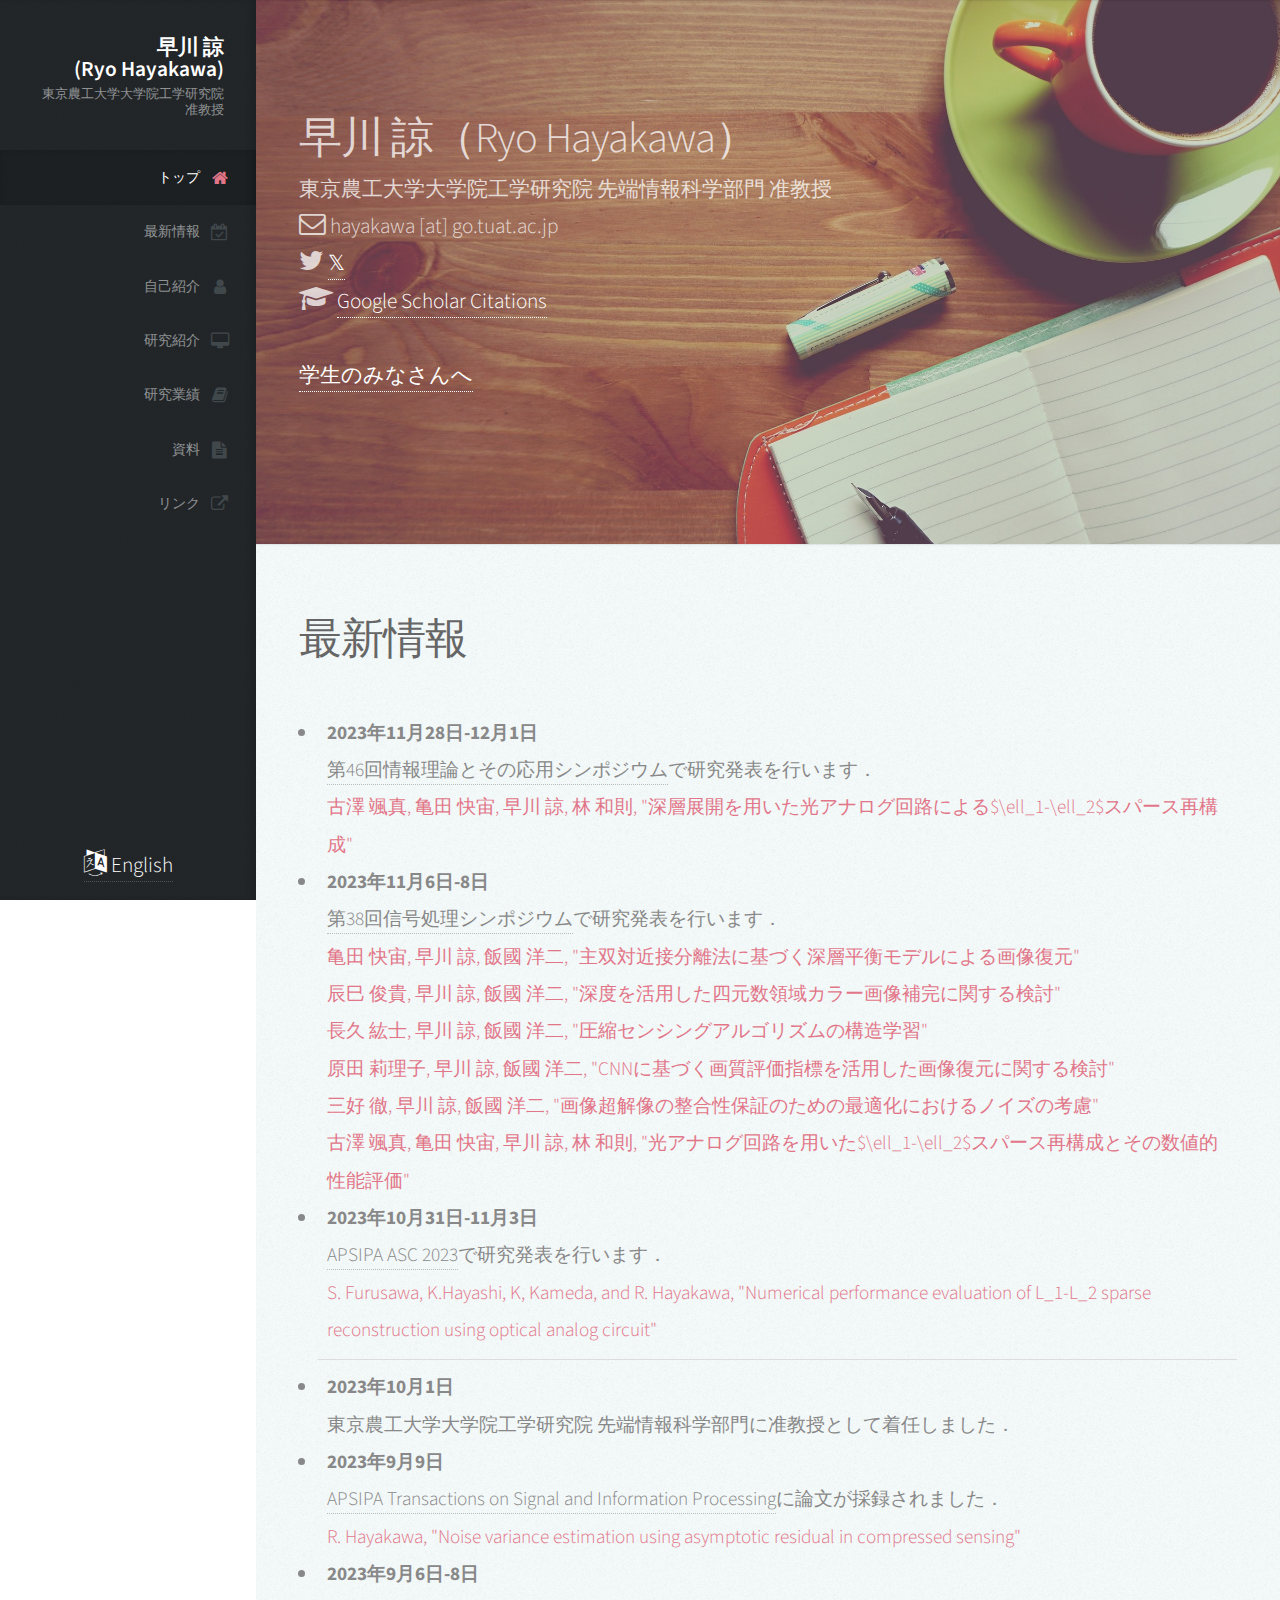
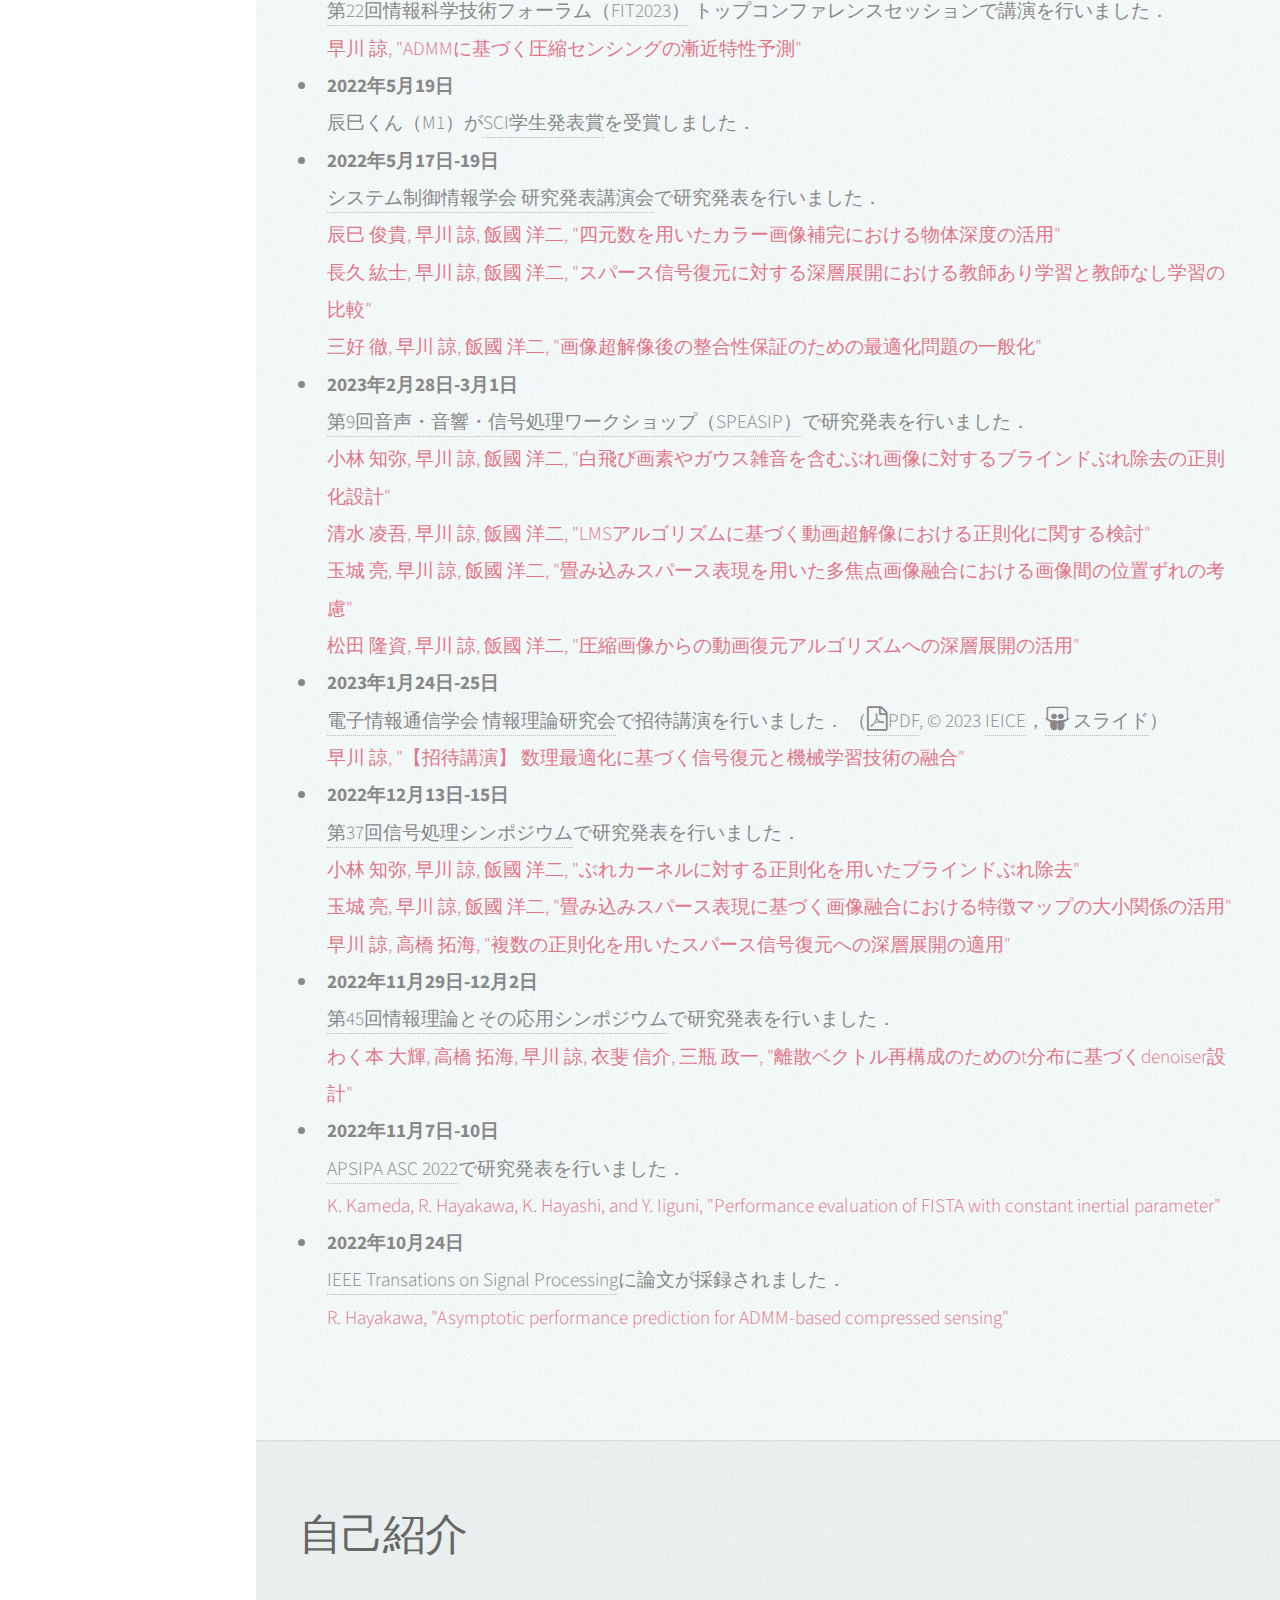
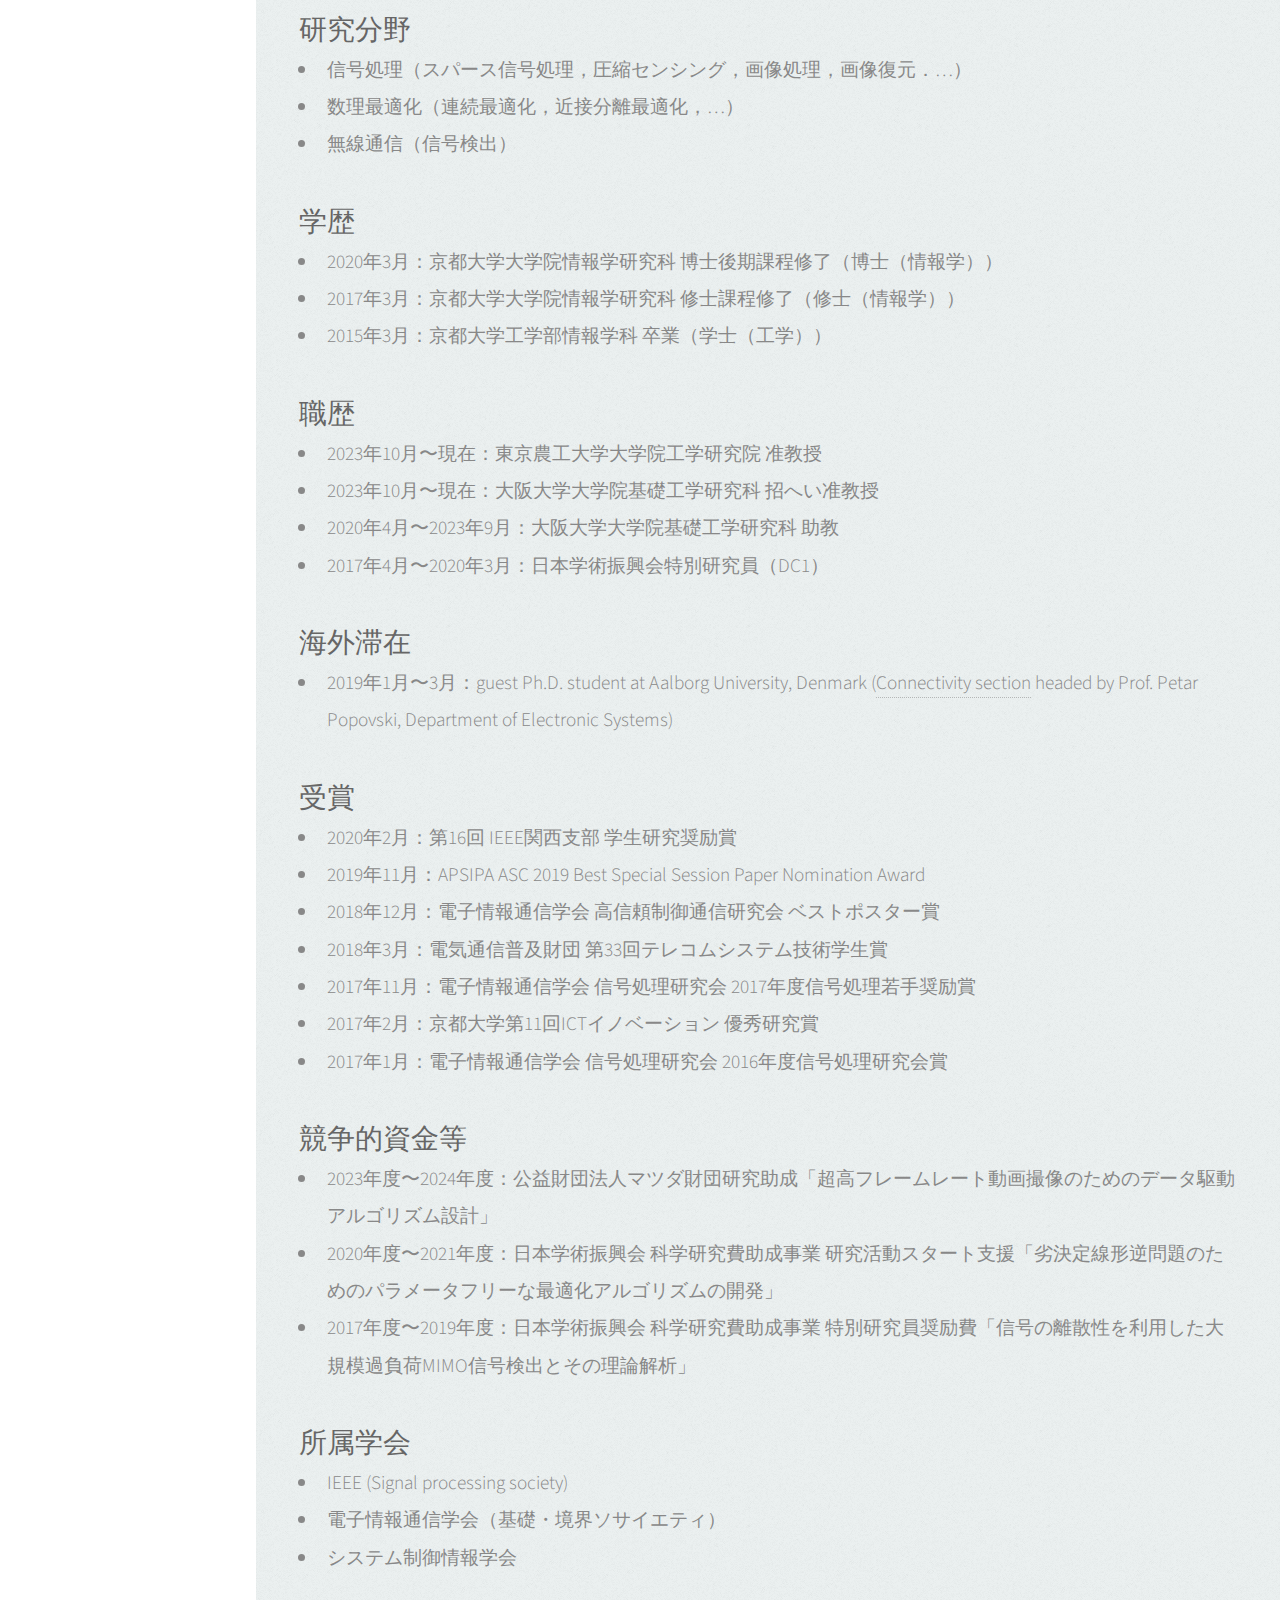
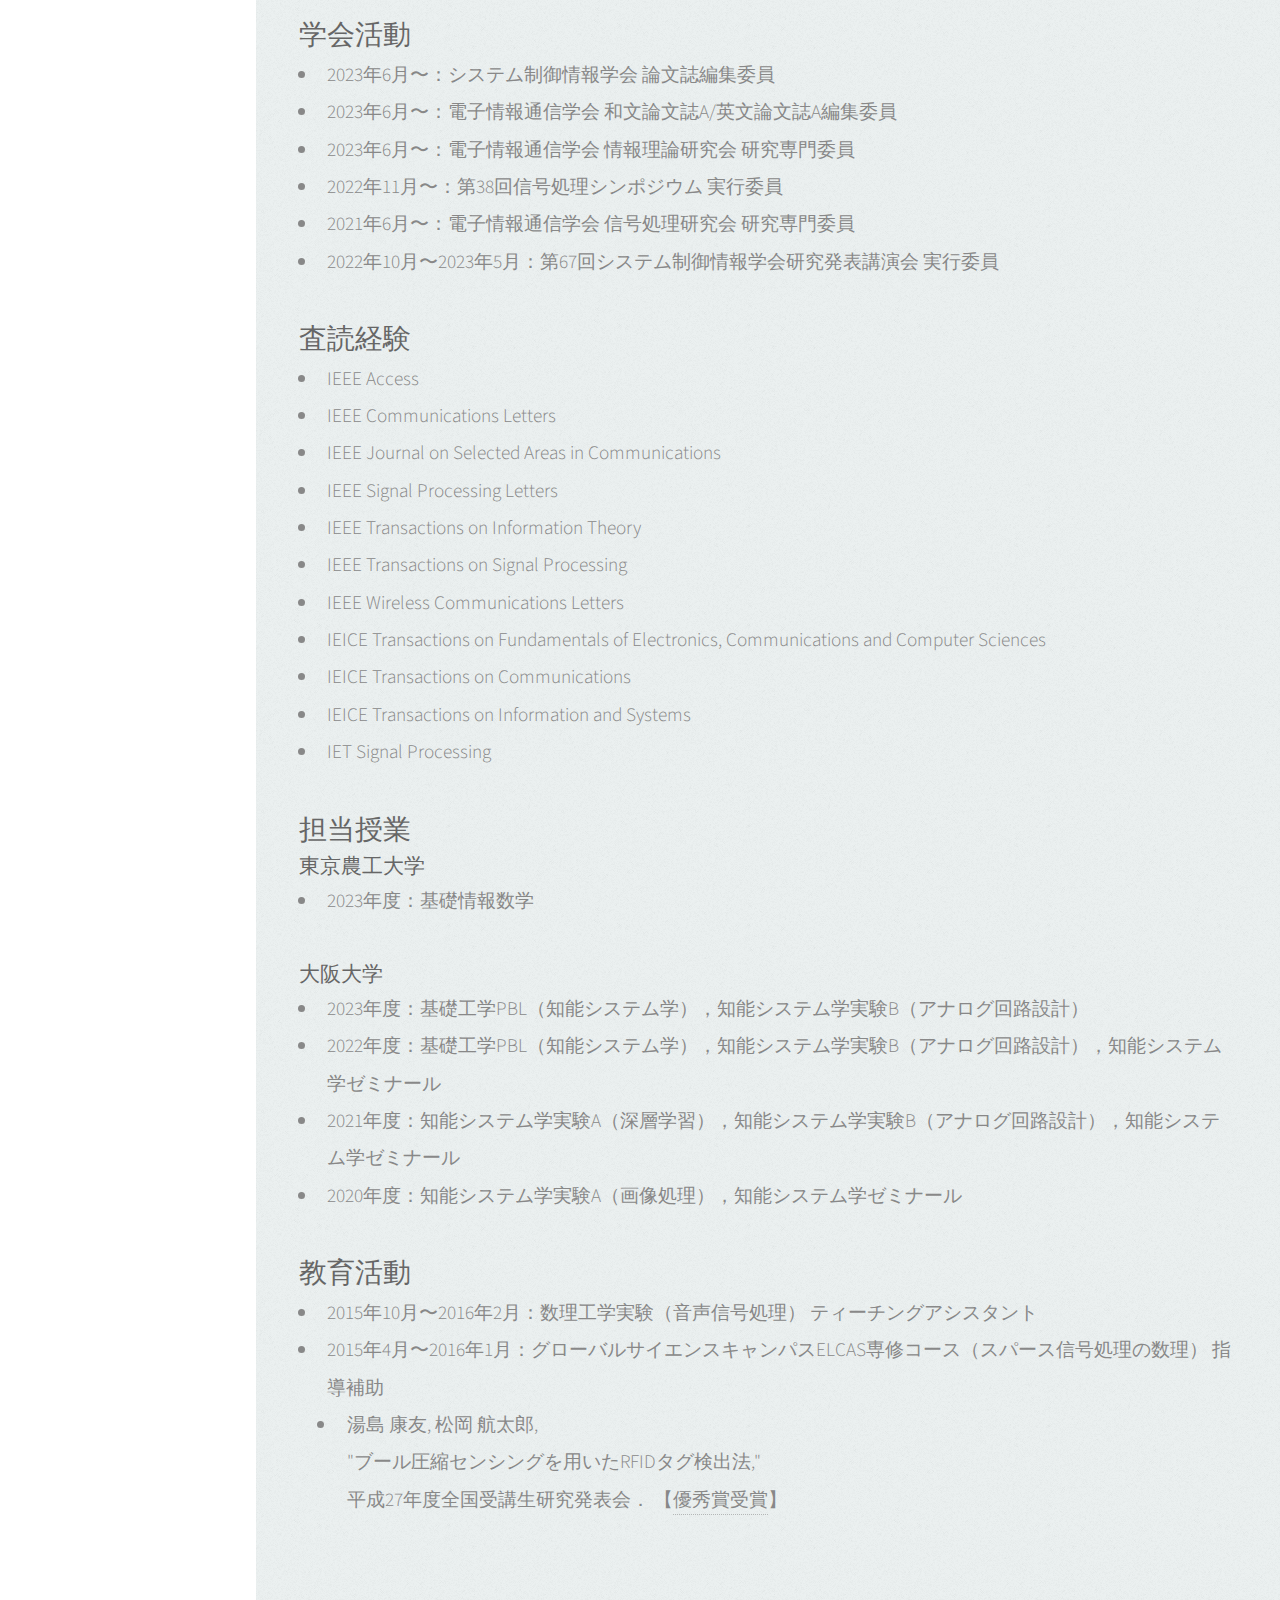
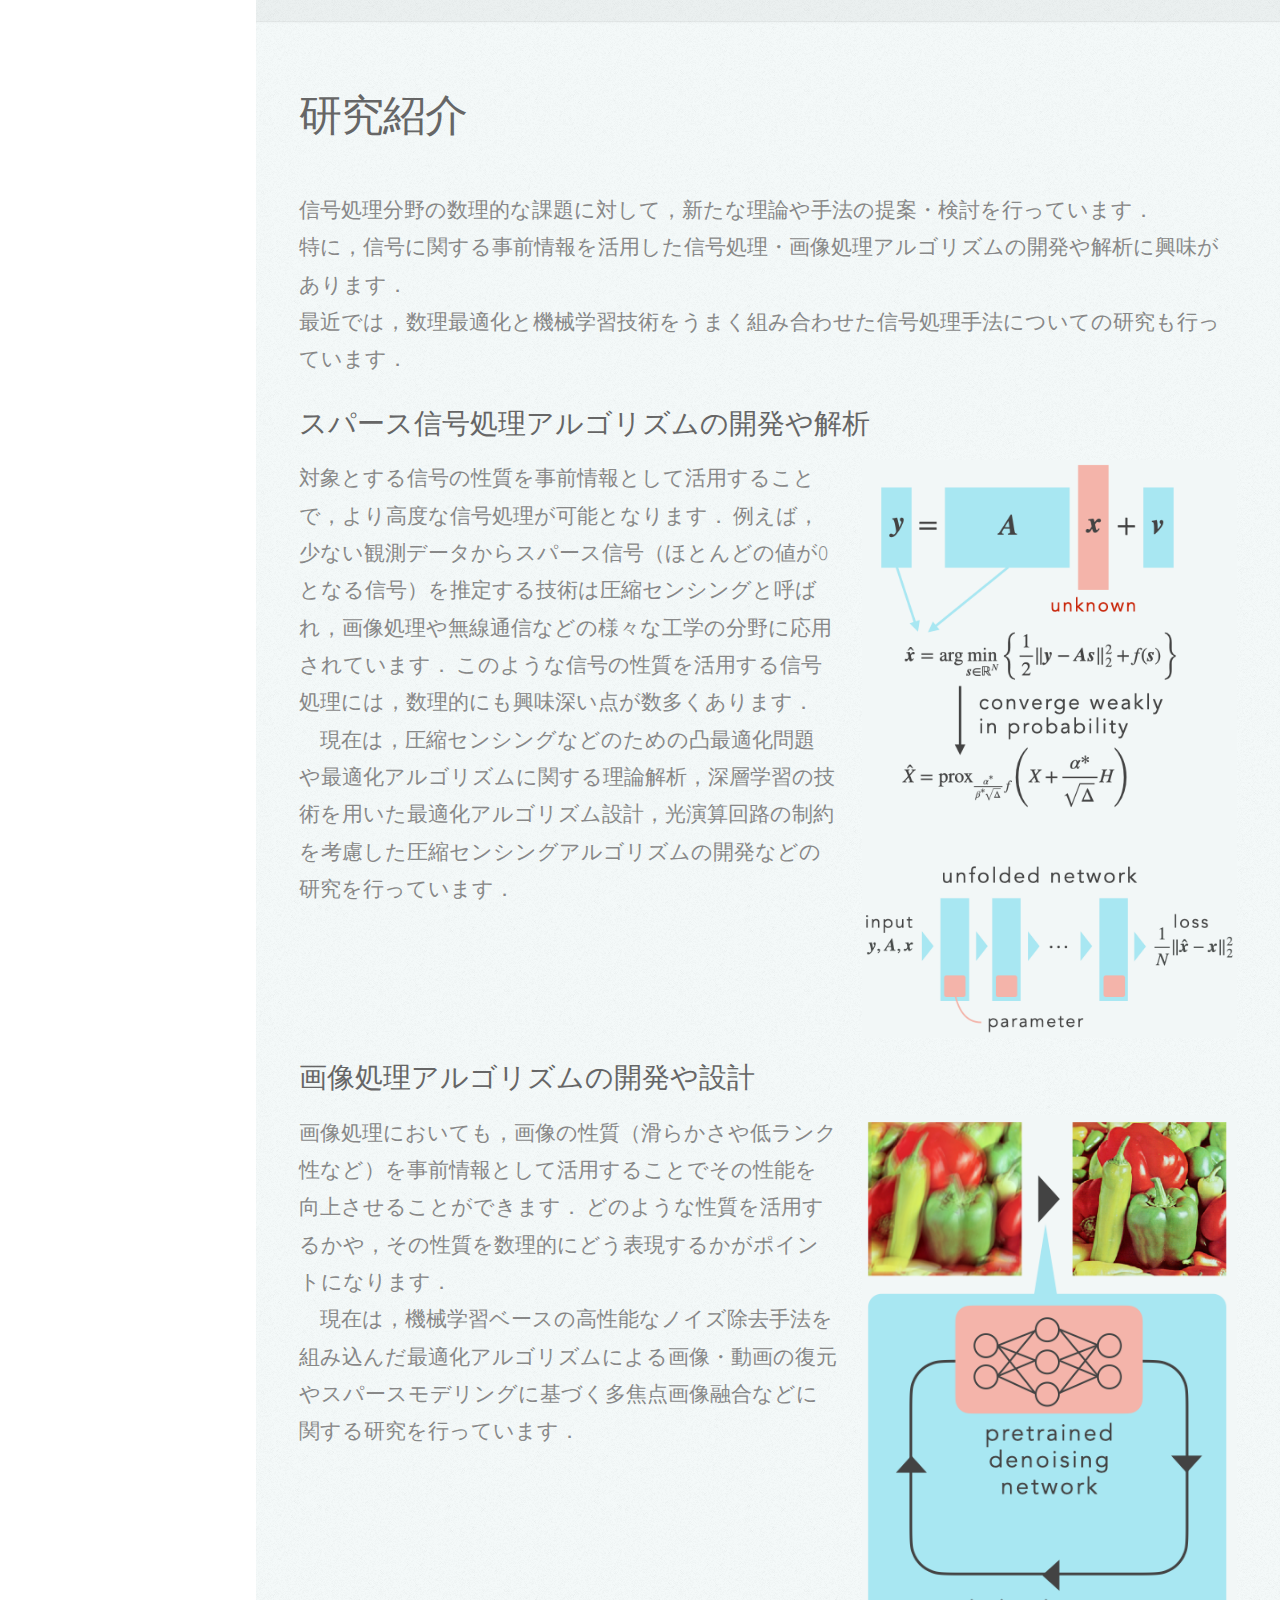
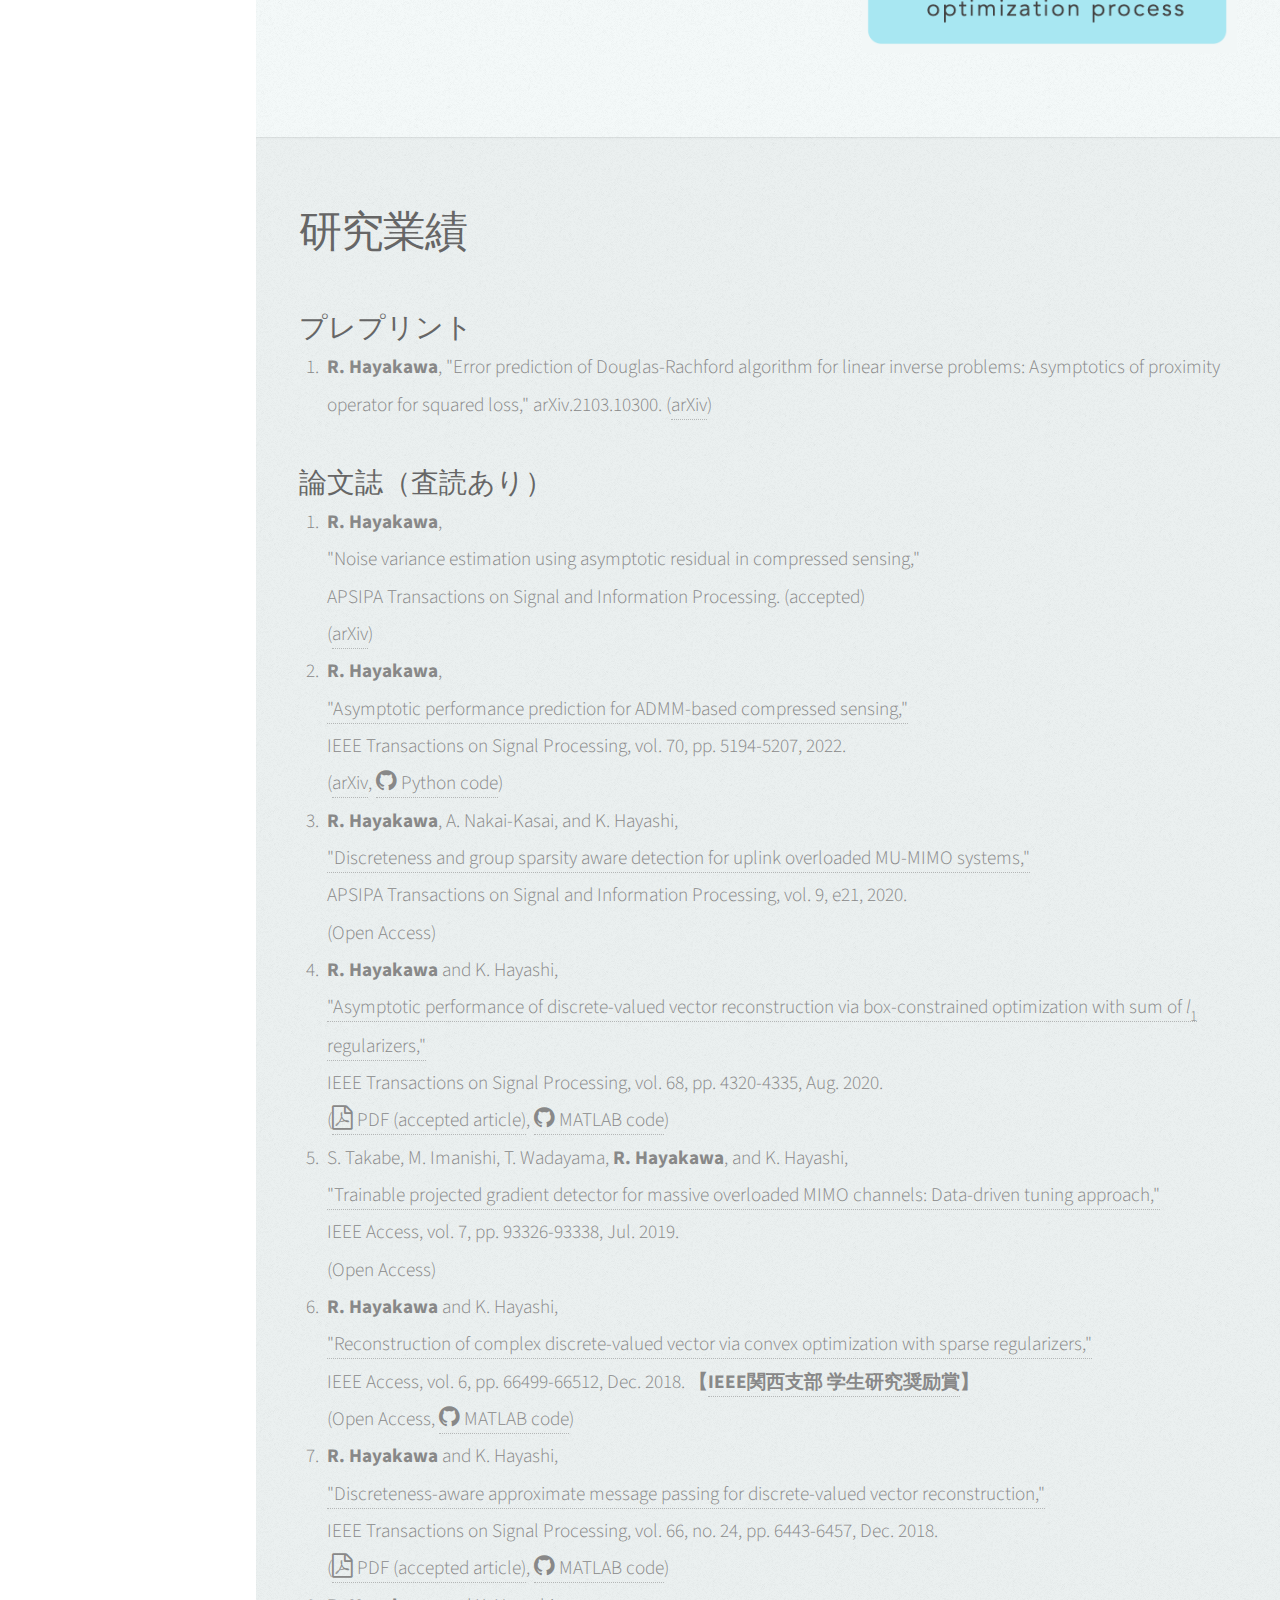
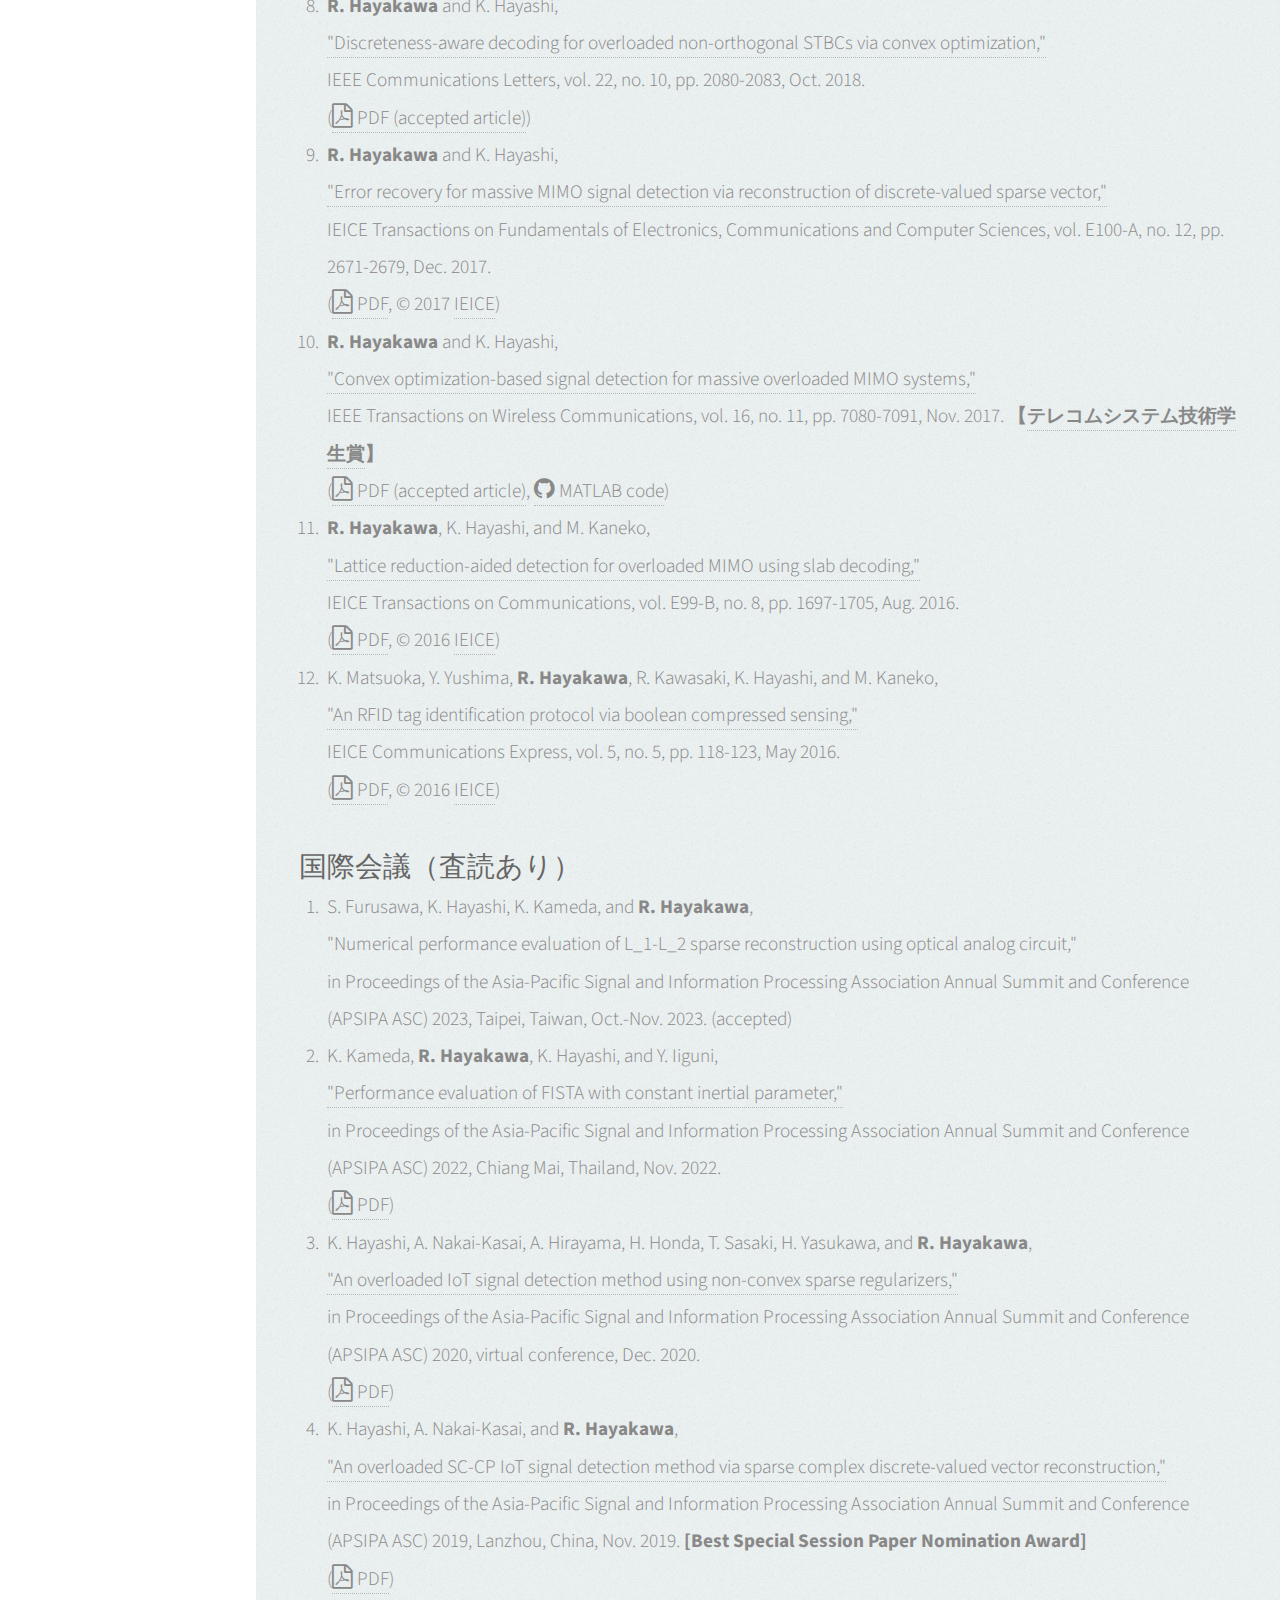
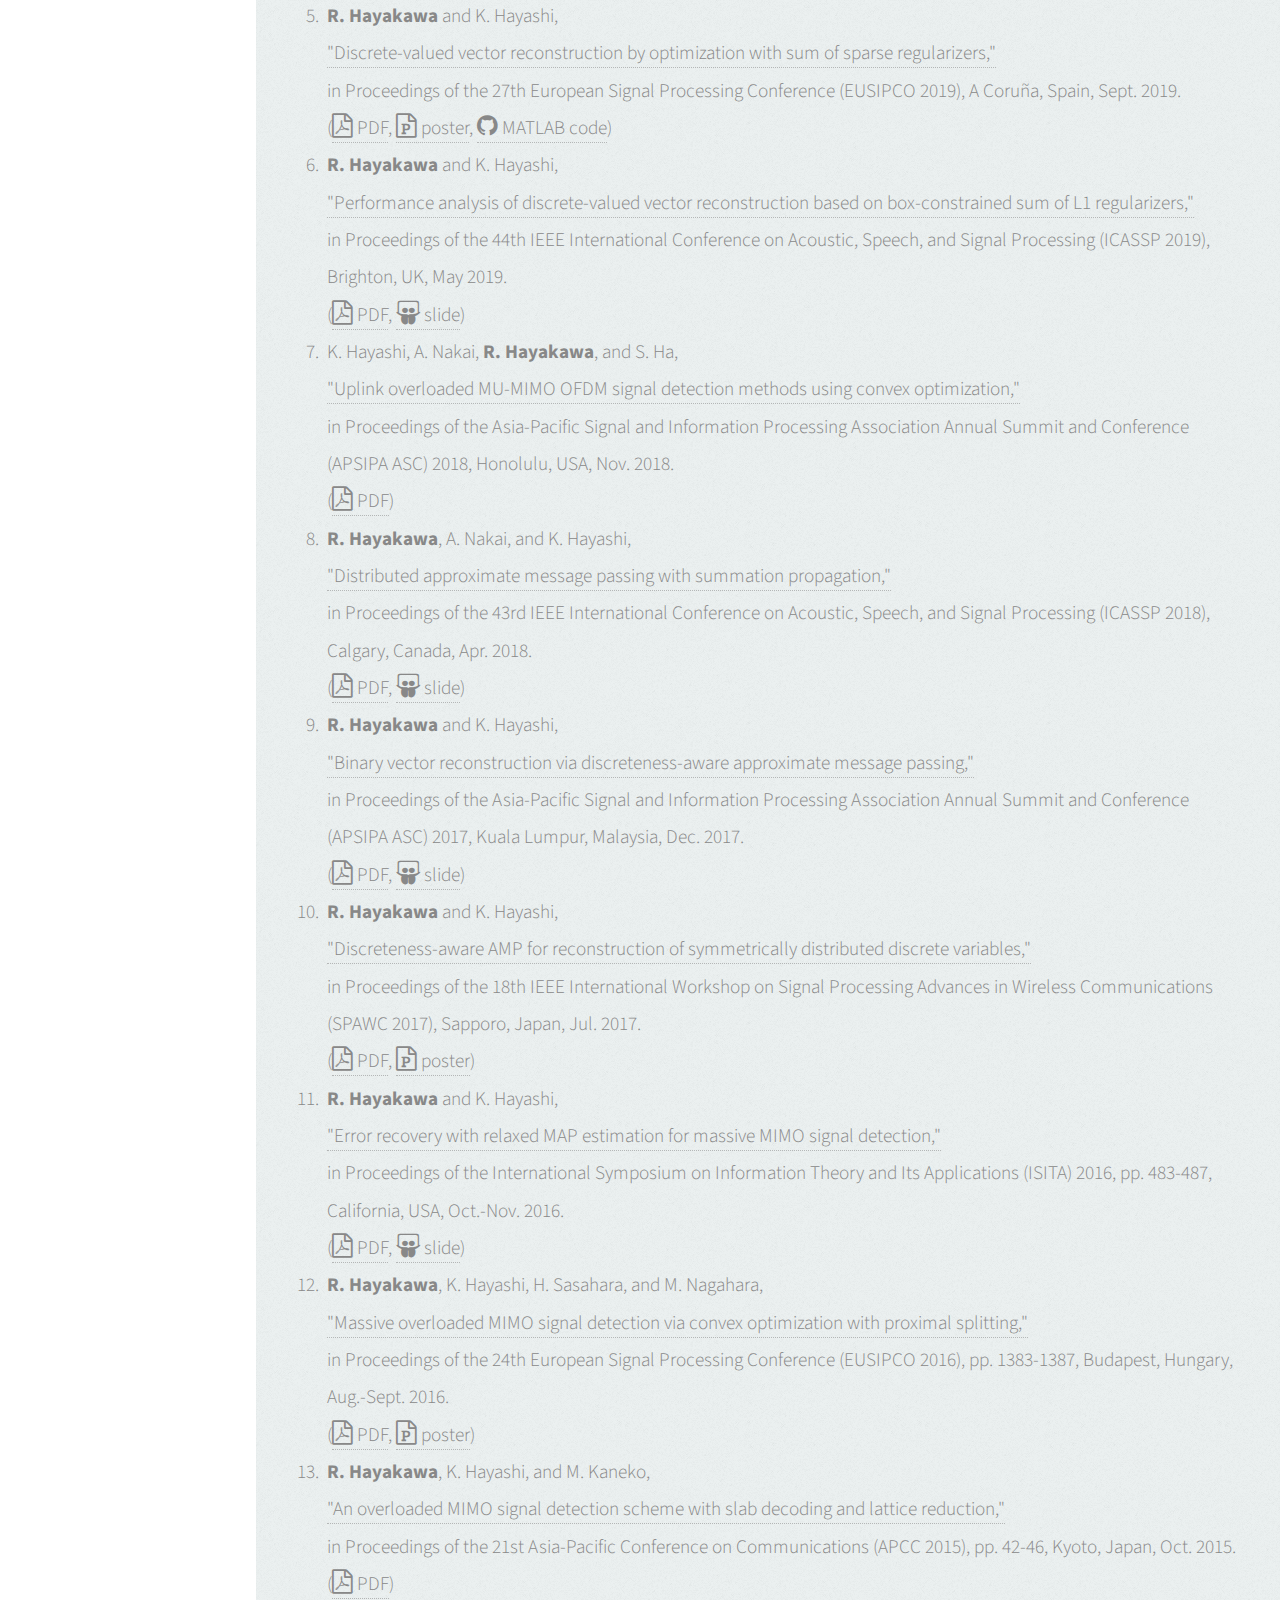
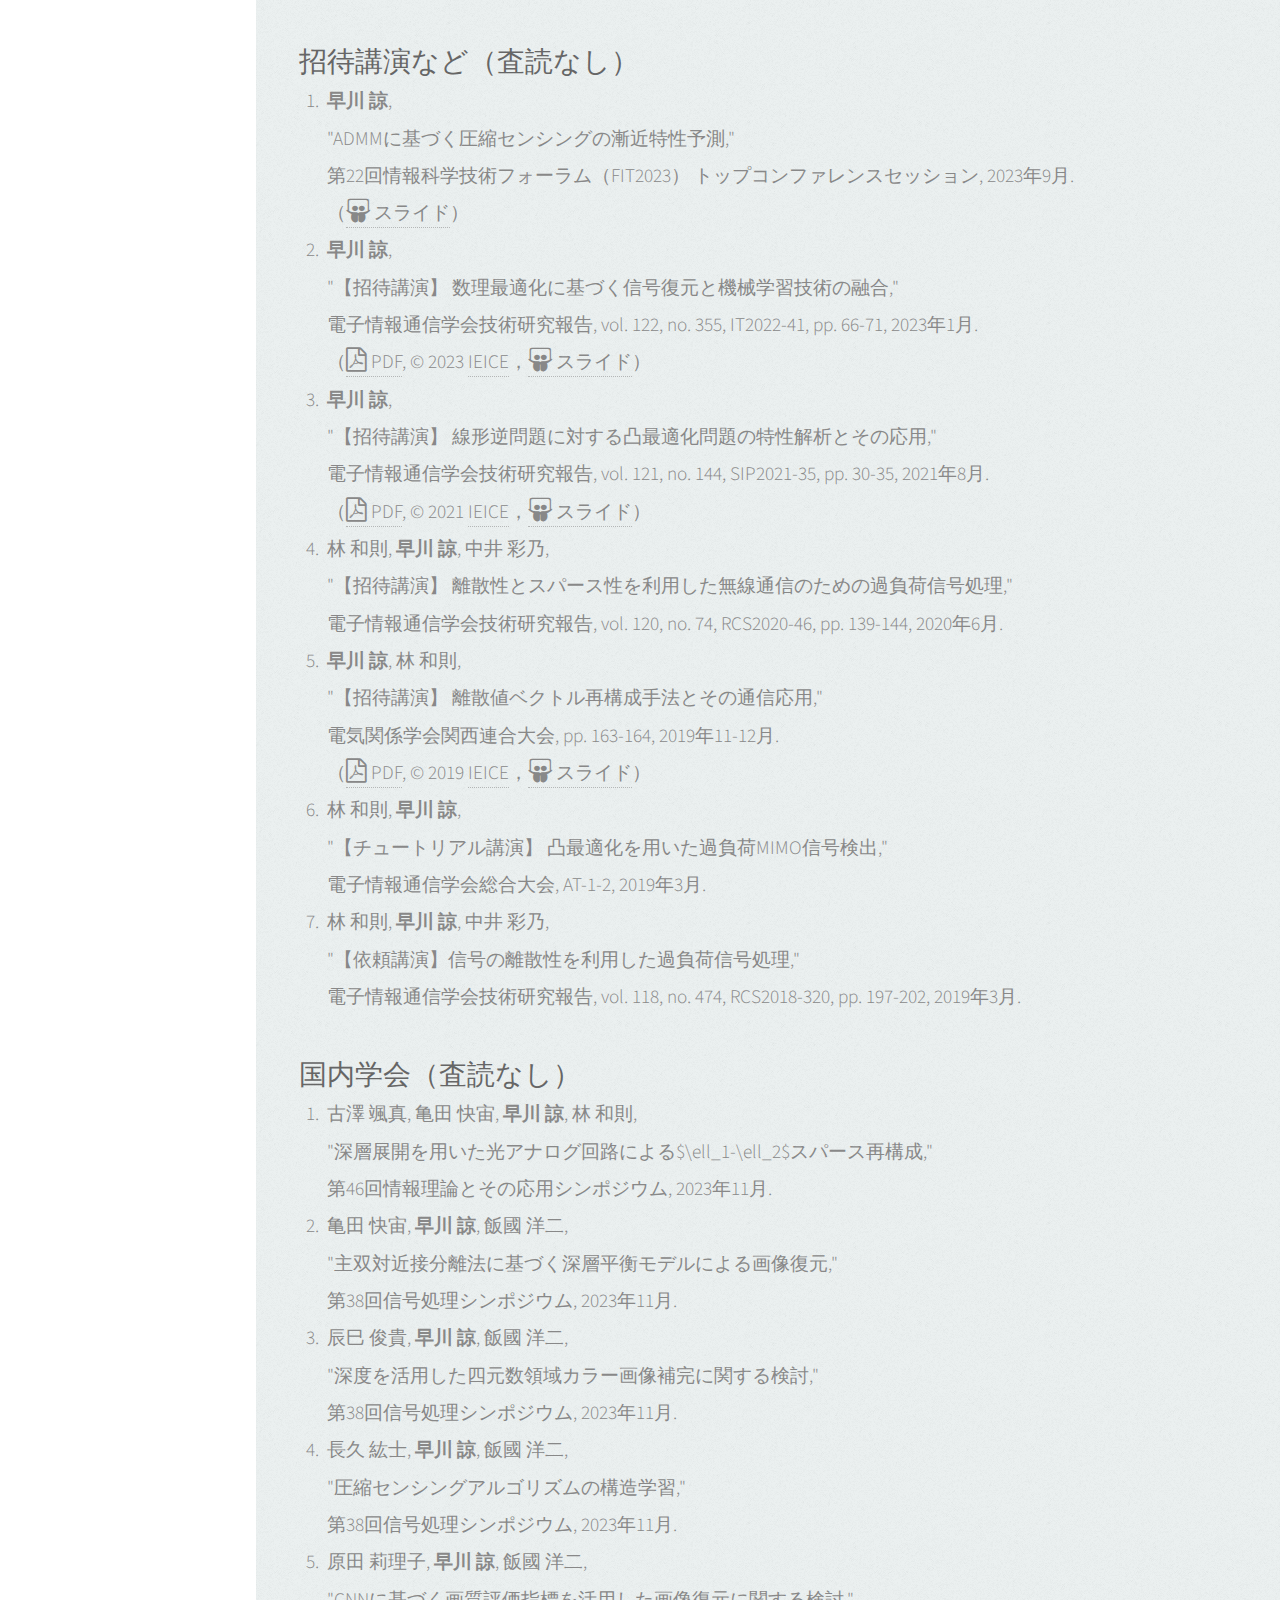
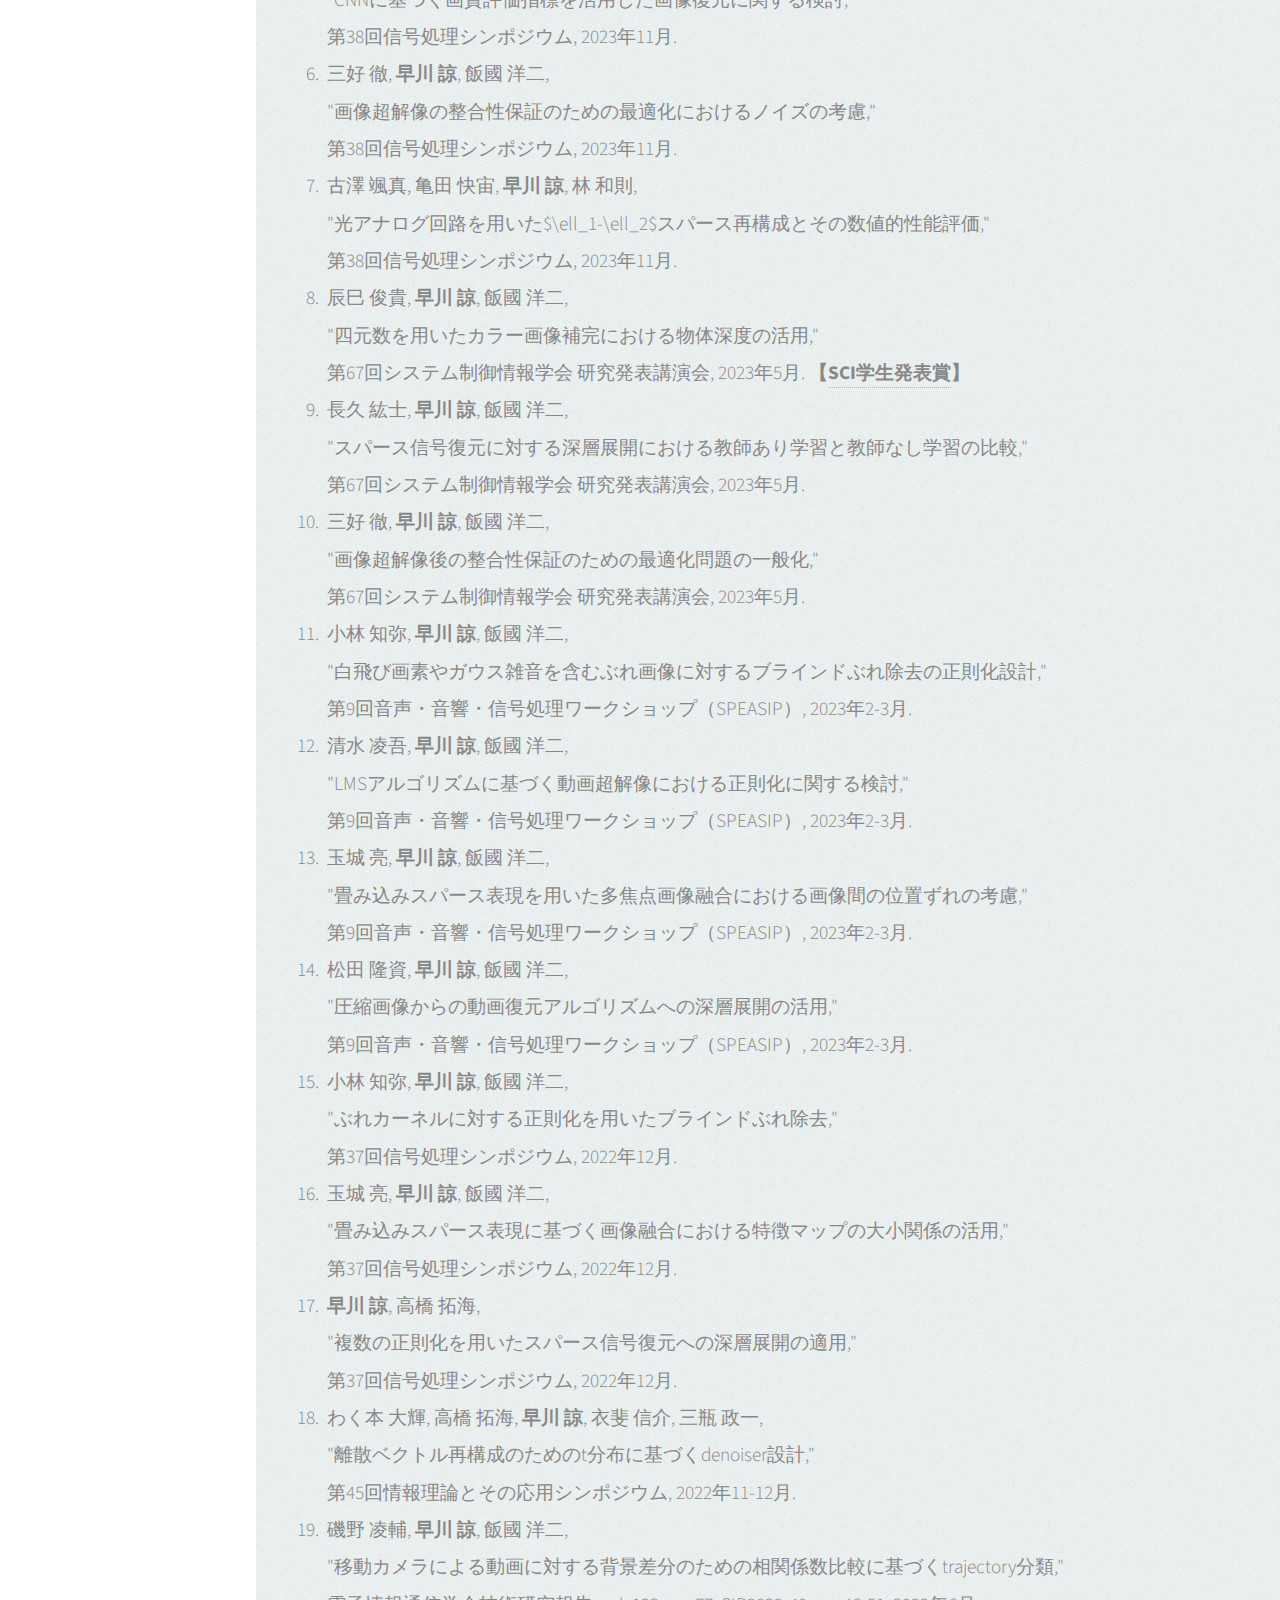
==== commit b5230c94: "update publication" ====
--- a/index.html
+++ b/index.html
@@ -86,6 +86,26 @@
                 </header>
 
                 <ul class="list">
+                    
+                    <li>
+                        <div> <b>2023年11月28日-12月1日</b> </div>
+                        <div>
+                            <a href="https://www.ieice.org/ess/sita/SITA2023/index.html">第46回情報理論とその応用シンポジウム</a>で研究発表を行います．
+                        </div>
+                        <div class="ref">古澤 颯真, 亀田 快宙, 早川 諒, 林 和則, "深層展開を用いた光アナログ回路による$\ell_1-\ell_2$スパース再構成"</div>
+                    </li>
+                    <li>
+                        <div> <b>2023年11月6日-8日</b> </div>
+                        <div>
+                            <a href="https://award-con.com/sips2023/">第38回信号処理シンポジウム</a>で研究発表を行います．
+                        </div>
+                        <div class="ref">亀田 快宙, 早川 諒, 飯國 洋二, "主双対近接分離法に基づく深層平衡モデルによる画像復元"</div>
+                        <div class="ref">辰巳 俊貴, 早川 諒, 飯國 洋二, "深度を活用した四元数領域カラー画像補完に関する検討"</div>
+                        <div class="ref">長久 紘士, 早川 諒, 飯國 洋二, "圧縮センシングアルゴリズムの構造学習"</div>
+                        <div class="ref">原田 莉理子, 早川 諒, 飯國 洋二, "CNNに基づく画質評価指標を活用した画像復元に関する検討"</div>
+                        <div class="ref">三好 徹, 早川 諒, 飯國 洋二, "画像超解像の整合性保証のための最適化におけるノイズの考慮"</div>
+                        <div class="ref">古澤 颯真, 亀田 快宙, 早川 諒, 林 和則, "光アナログ回路を用いた$\ell_1-\ell_2$スパース再構成とその数値的性能評価"</div>
+                    </li>
                     <li>
                         <div> <b>2023年10月31日-11月3日</b> </div>
                         <div>
@@ -856,6 +876,55 @@
                 <h3> 国内学会（査読なし） </h3>
                 <ol class="list">
                     <li>
+                        <div> 古澤 颯真, 亀田 快宙, <b>早川 諒</b>, 林 和則, </div>
+                        <div>"深層展開を用いた光アナログ回路による$\ell_1-\ell_2$スパース再構成," </div>
+                        <div>
+                            第46回情報理論とその応用シンポジウム, 2023年11月.
+                        </div>
+                    </li>
+                    <li>
+                        <div> 亀田 快宙, <b>早川 諒</b>, 飯國 洋二, </div>
+                        <div>"主双対近接分離法に基づく深層平衡モデルによる画像復元," </div>
+                        <div>
+                            第38回信号処理シンポジウム, 2023年11月.
+                        </div>
+                    </li>
+                    <li>
+                        <div> 辰巳 俊貴, <b>早川 諒</b>, 飯國 洋二, </div>
+                        <div>"深度を活用した四元数領域カラー画像補完に関する検討," </div>
+                        <div>
+                            第38回信号処理シンポジウム, 2023年11月.
+                        </div>
+                    </li>
+                    <li>
+                        <div> 長久 紘士, <b>早川 諒</b>, 飯國 洋二, </div>
+                        <div>"圧縮センシングアルゴリズムの構造学習," </div>
+                        <div>
+                            第38回信号処理シンポジウム, 2023年11月.
+                        </div>
+                    </li>
+                    <li>
+                        <div> 原田 莉理子, <b>早川 諒</b>, 飯國 洋二, </div>
+                        <div>"CNNに基づく画質評価指標を活用した画像復元に関する検討," </div>
+                        <div>
+                            第38回信号処理シンポジウム, 2023年11月.
+                        </div>
+                    </li>
+                    <li>
+                        <div> 三好 徹, <b>早川 諒</b>, 飯國 洋二, </div>
+                        <div>"画像超解像の整合性保証のための最適化におけるノイズの考慮," </div>
+                        <div>
+                            第38回信号処理シンポジウム, 2023年11月.
+                        </div>
+                    </li>
+                    <li>
+                        <div> 古澤 颯真, 亀田 快宙, <b>早川 諒</b>, 林 和則, </div>
+                        <div>"光アナログ回路を用いた$\ell_1-\ell_2$スパース再構成とその数値的性能評価," </div>
+                        <div>
+                            第38回信号処理シンポジウム, 2023年11月.
+                        </div>
+                    </li>
+                    <li>
                         <div> 辰巳 俊貴, <b>早川 諒</b>, 飯國 洋二, </div>
                         <div>"四元数を用いたカラー画像補完における物体深度の活用," </div>
                         <div>
@@ -1256,7 +1325,7 @@
         <ul class="copyright">
             <li>&copy; Ryo Hayakawa</li>
             <li>Design: <a href="http://html5up.net">HTML5 UP</a></li>
-            <li>Last update: October 7, 2023</li>
+            <li>Last update: October 23, 2023</li>
         </ul>
 
     </div>
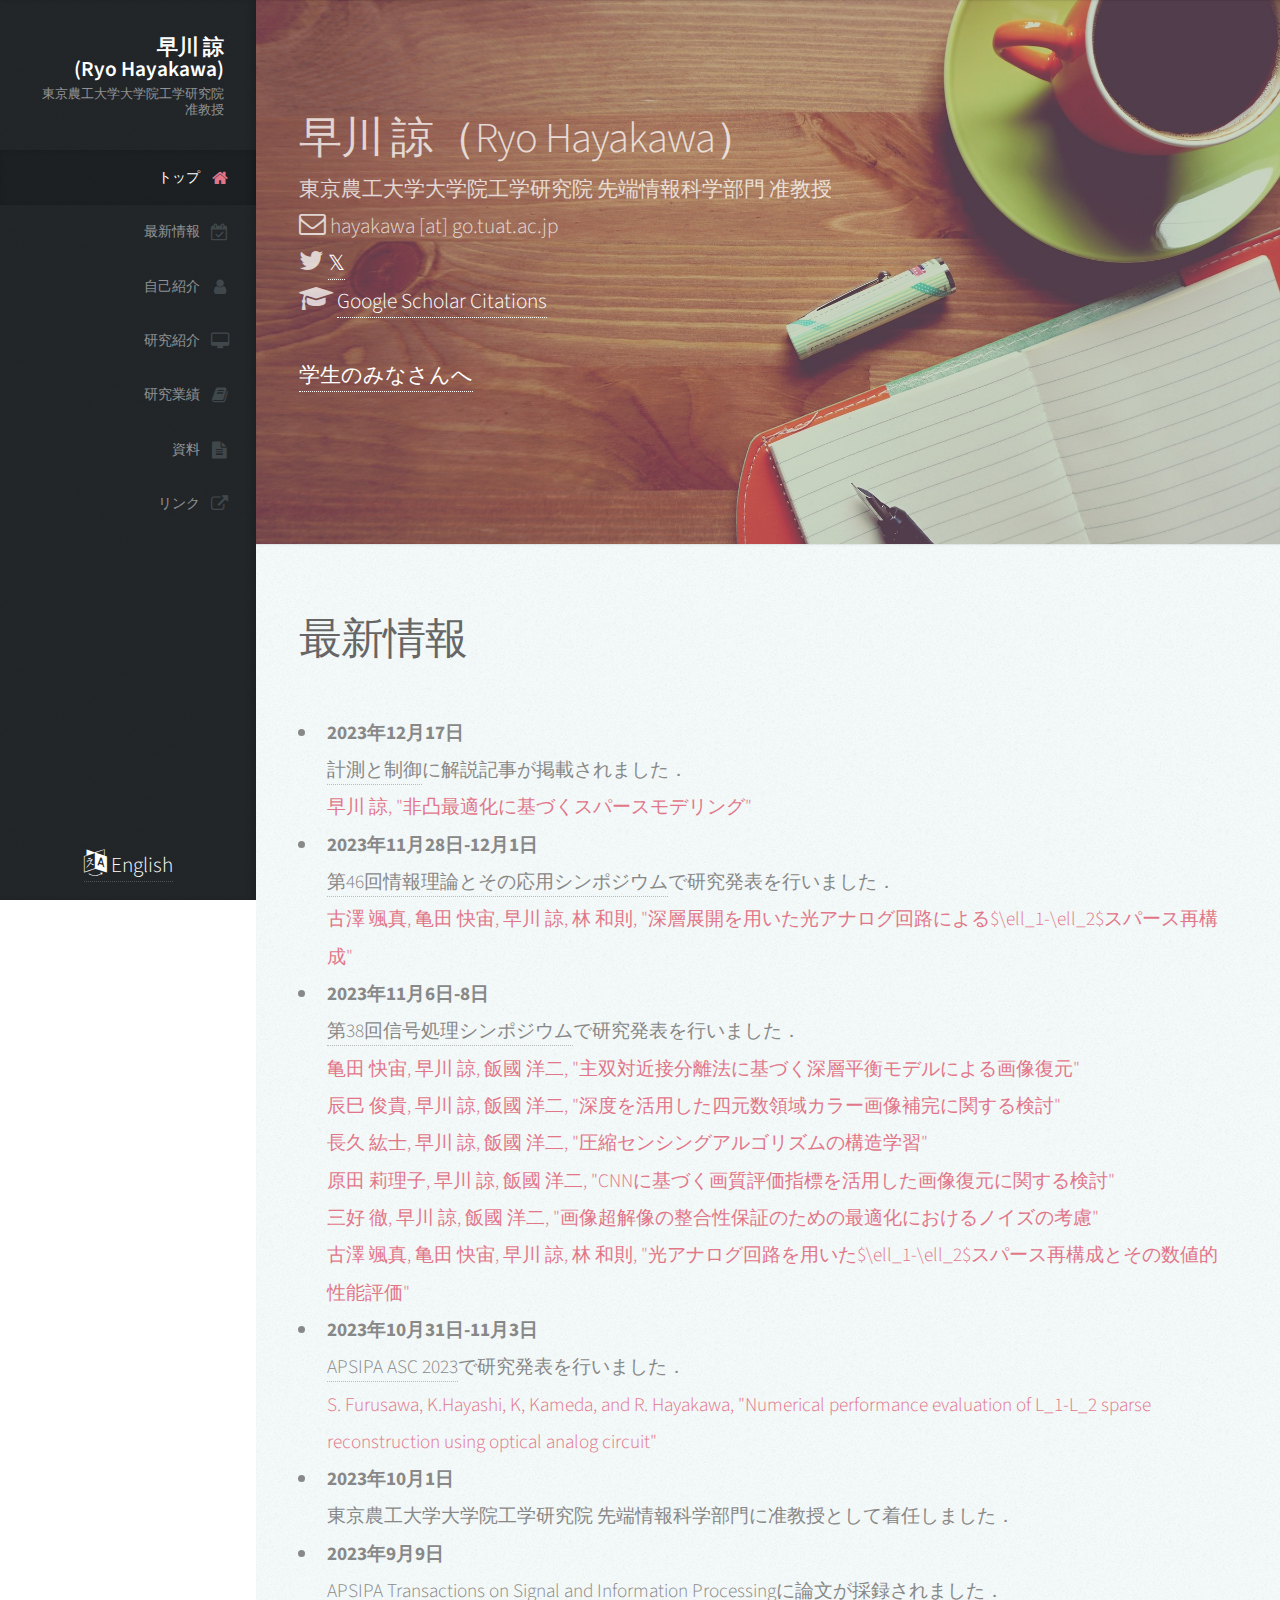
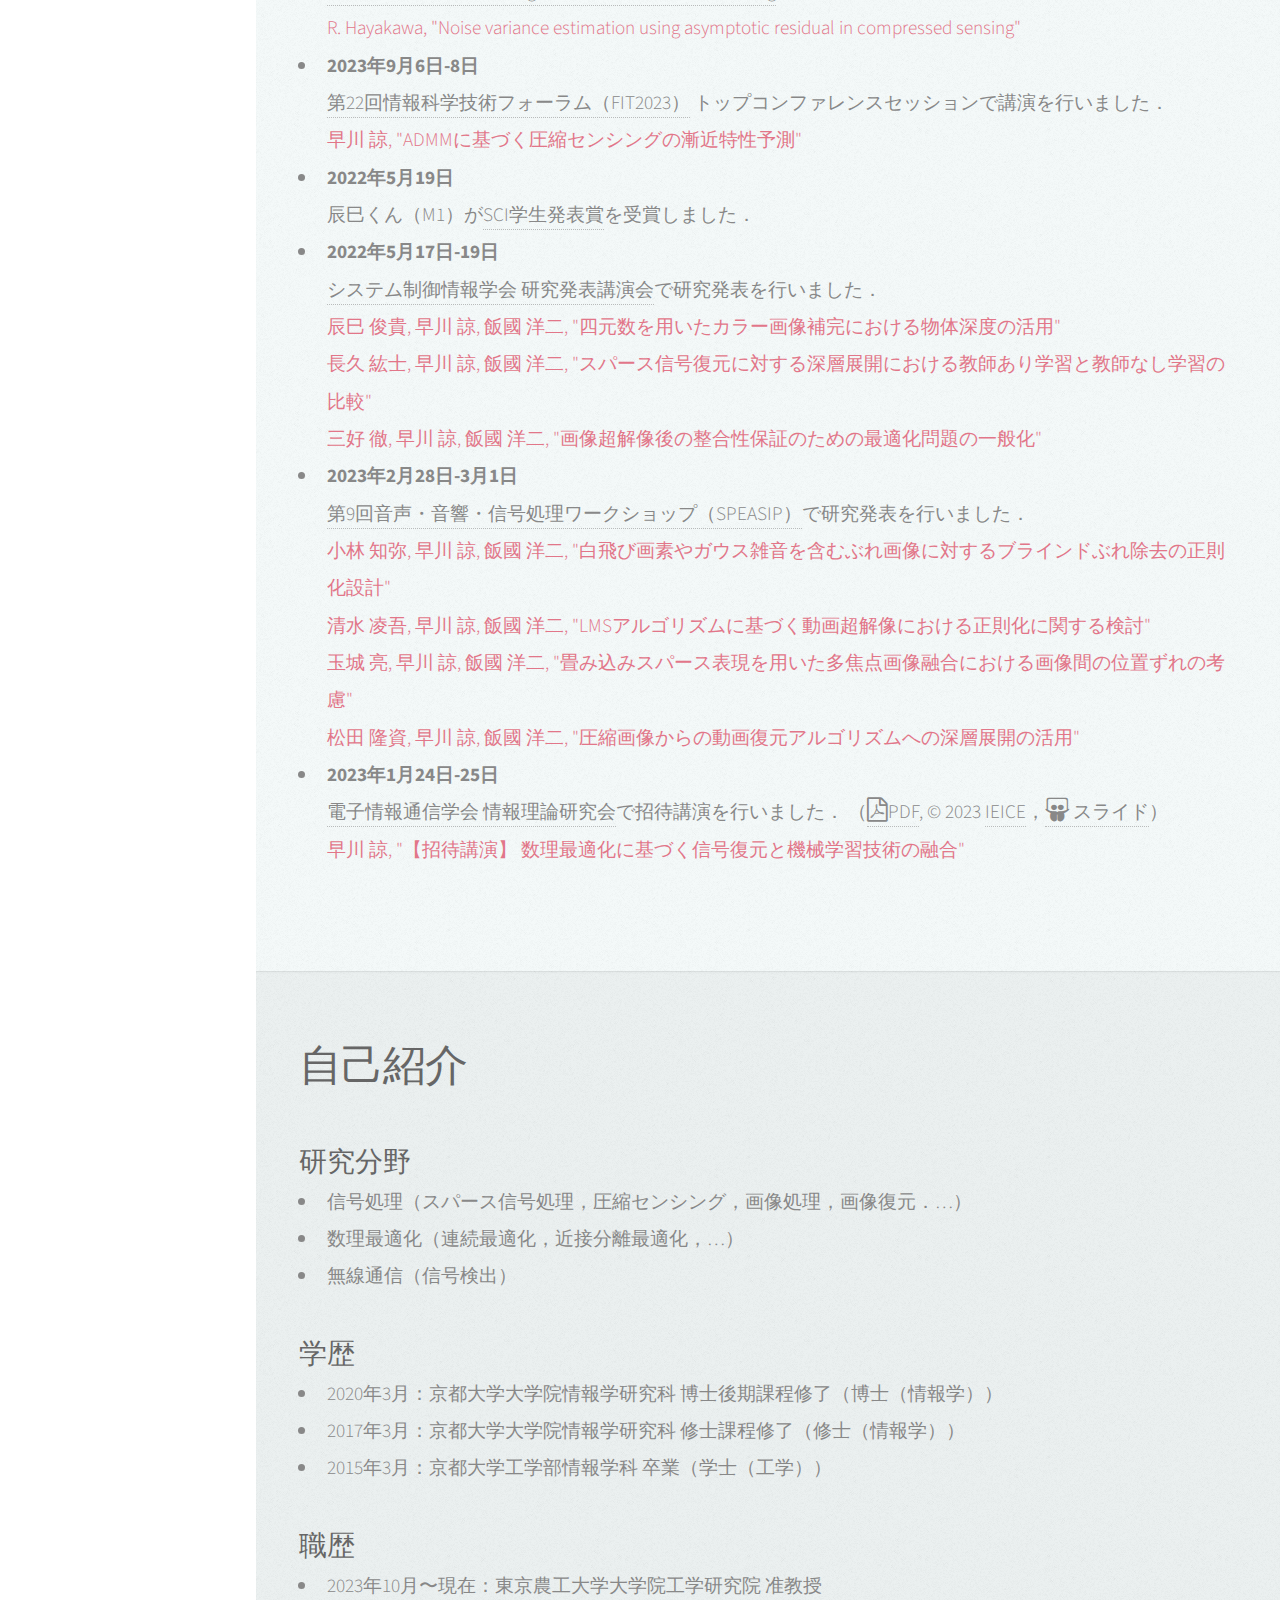
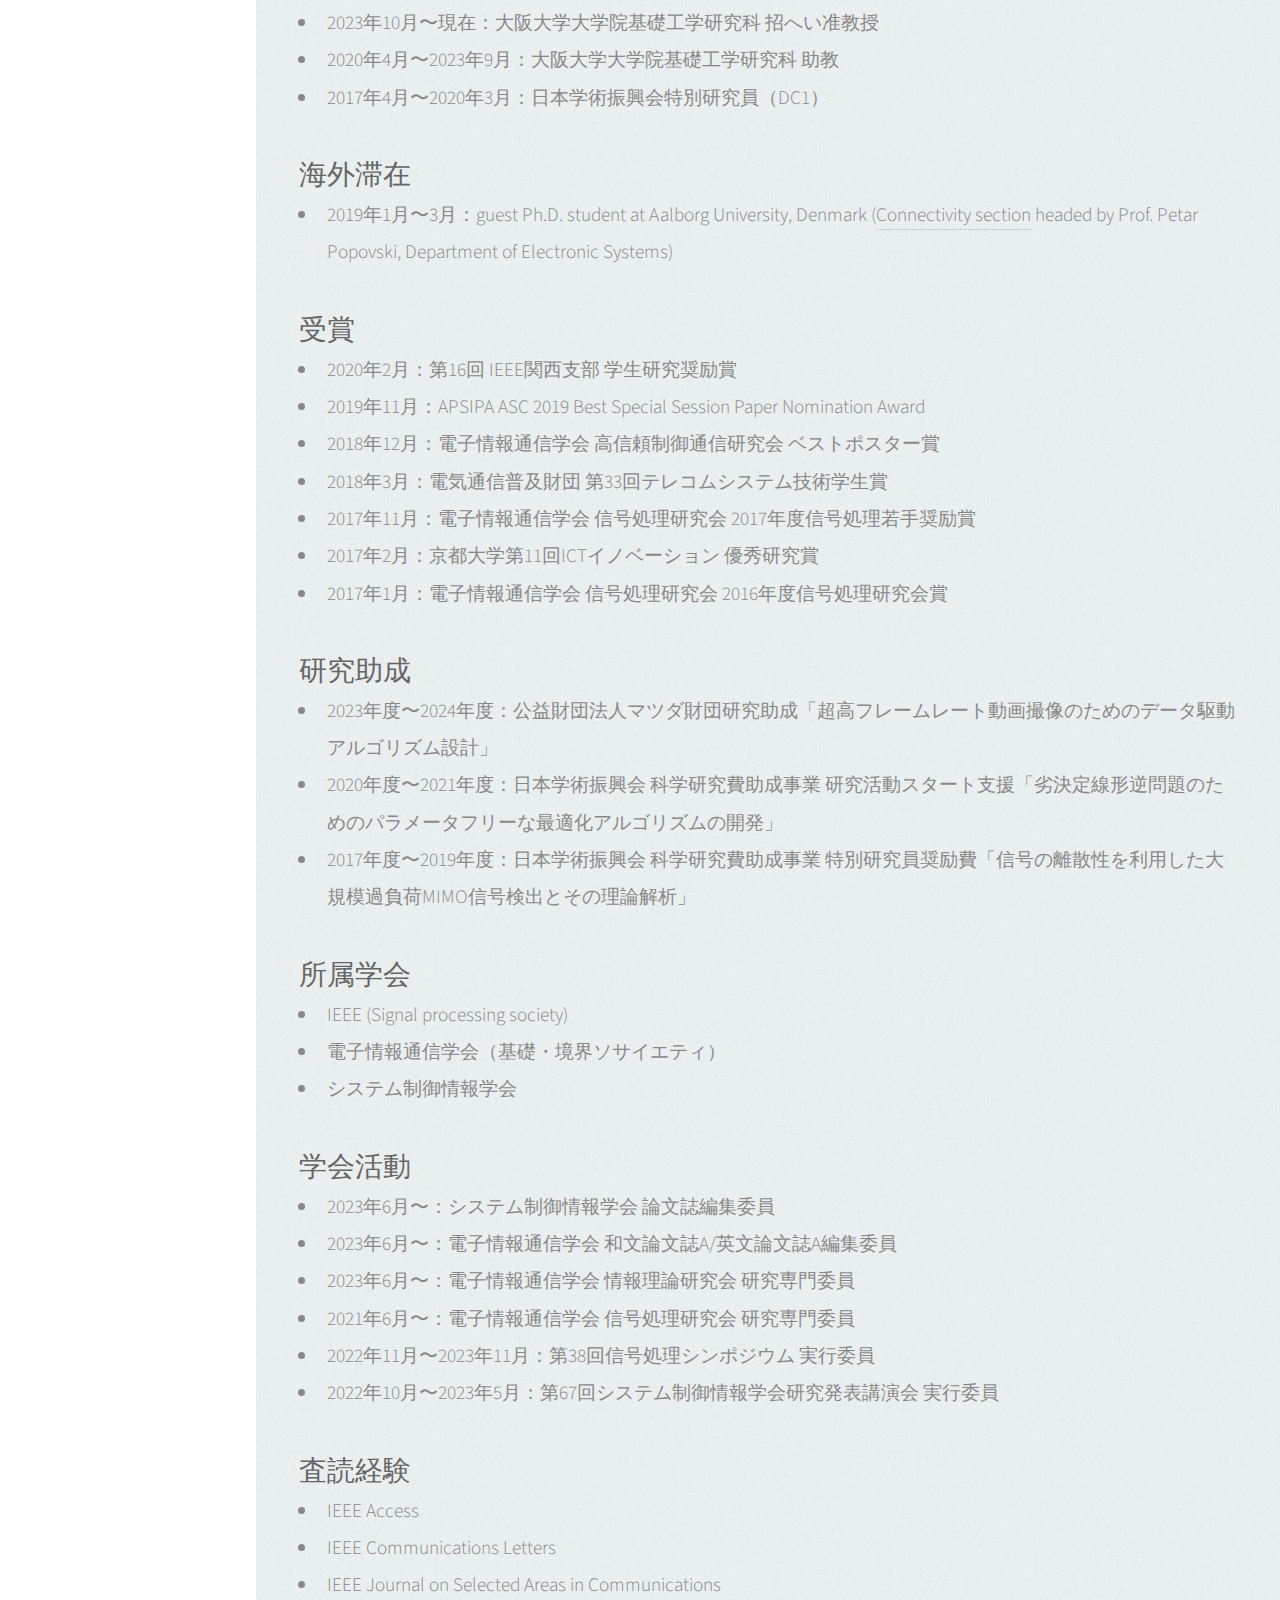
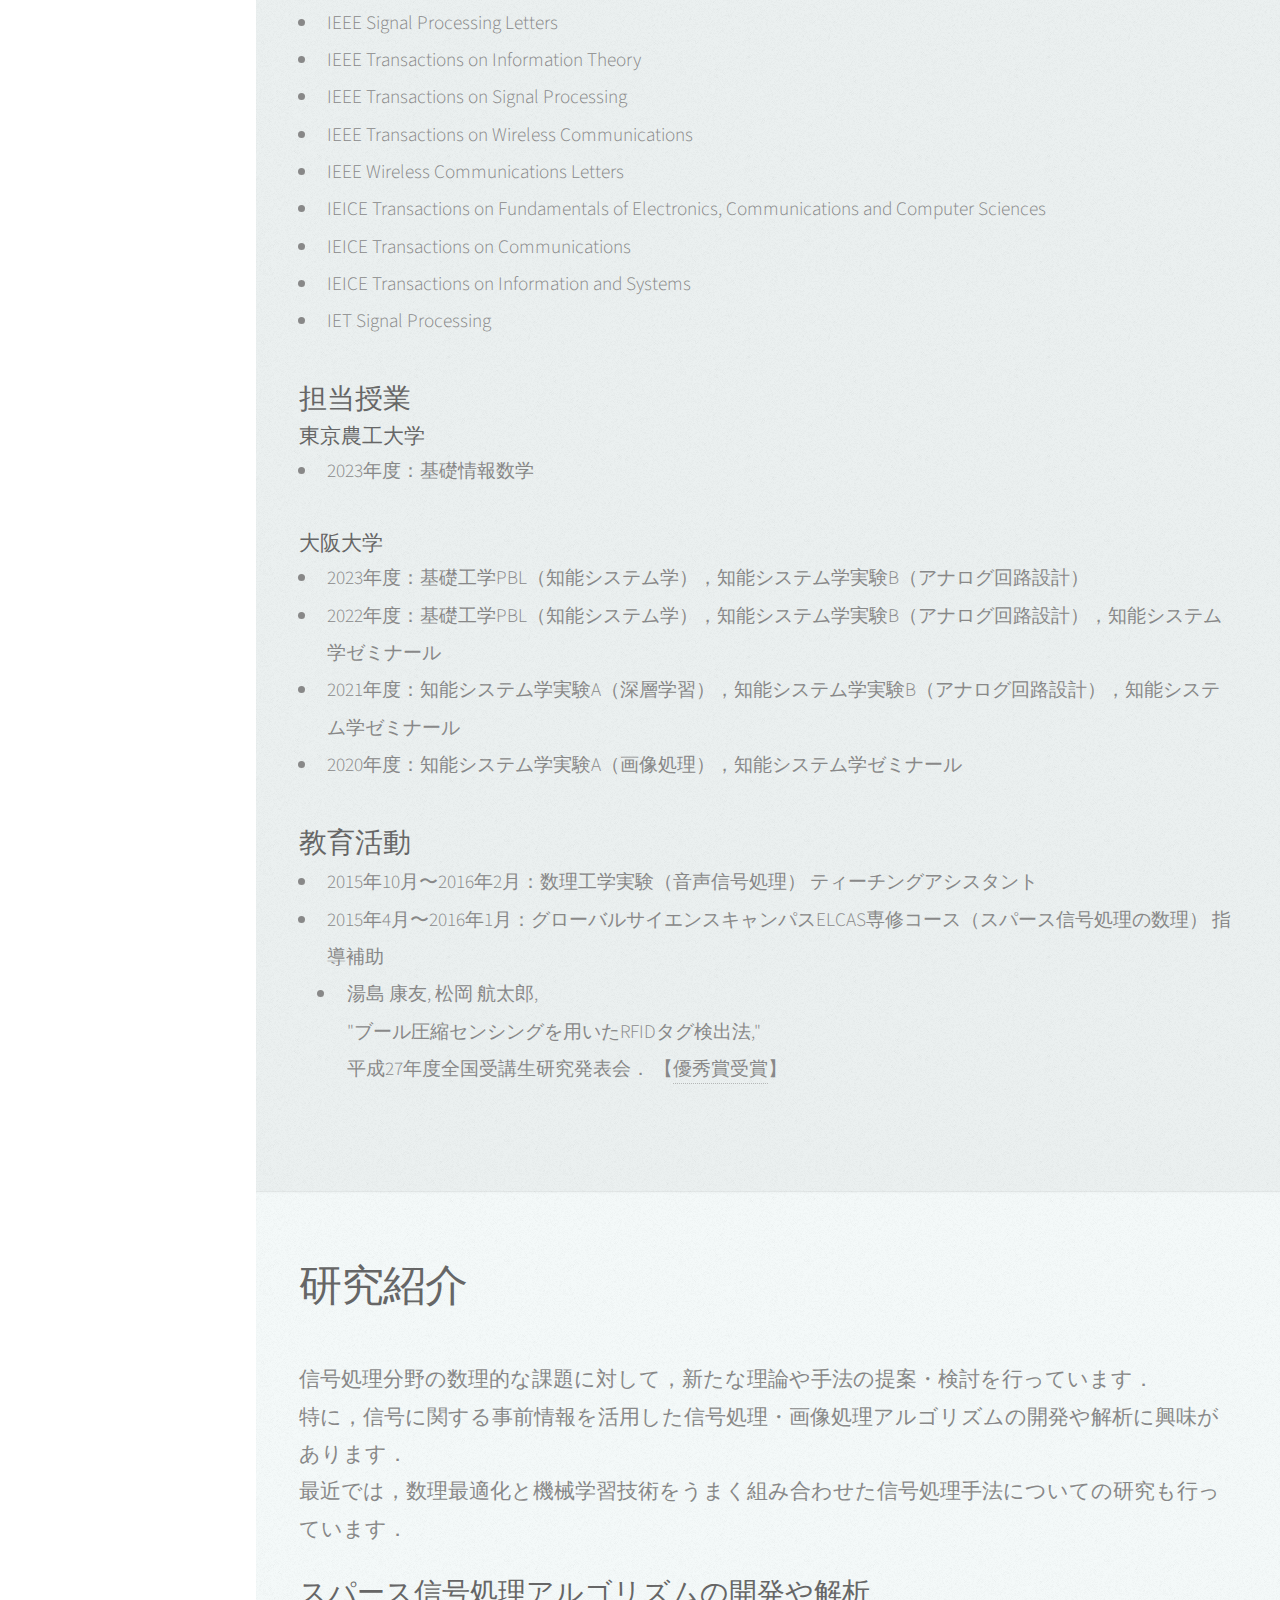
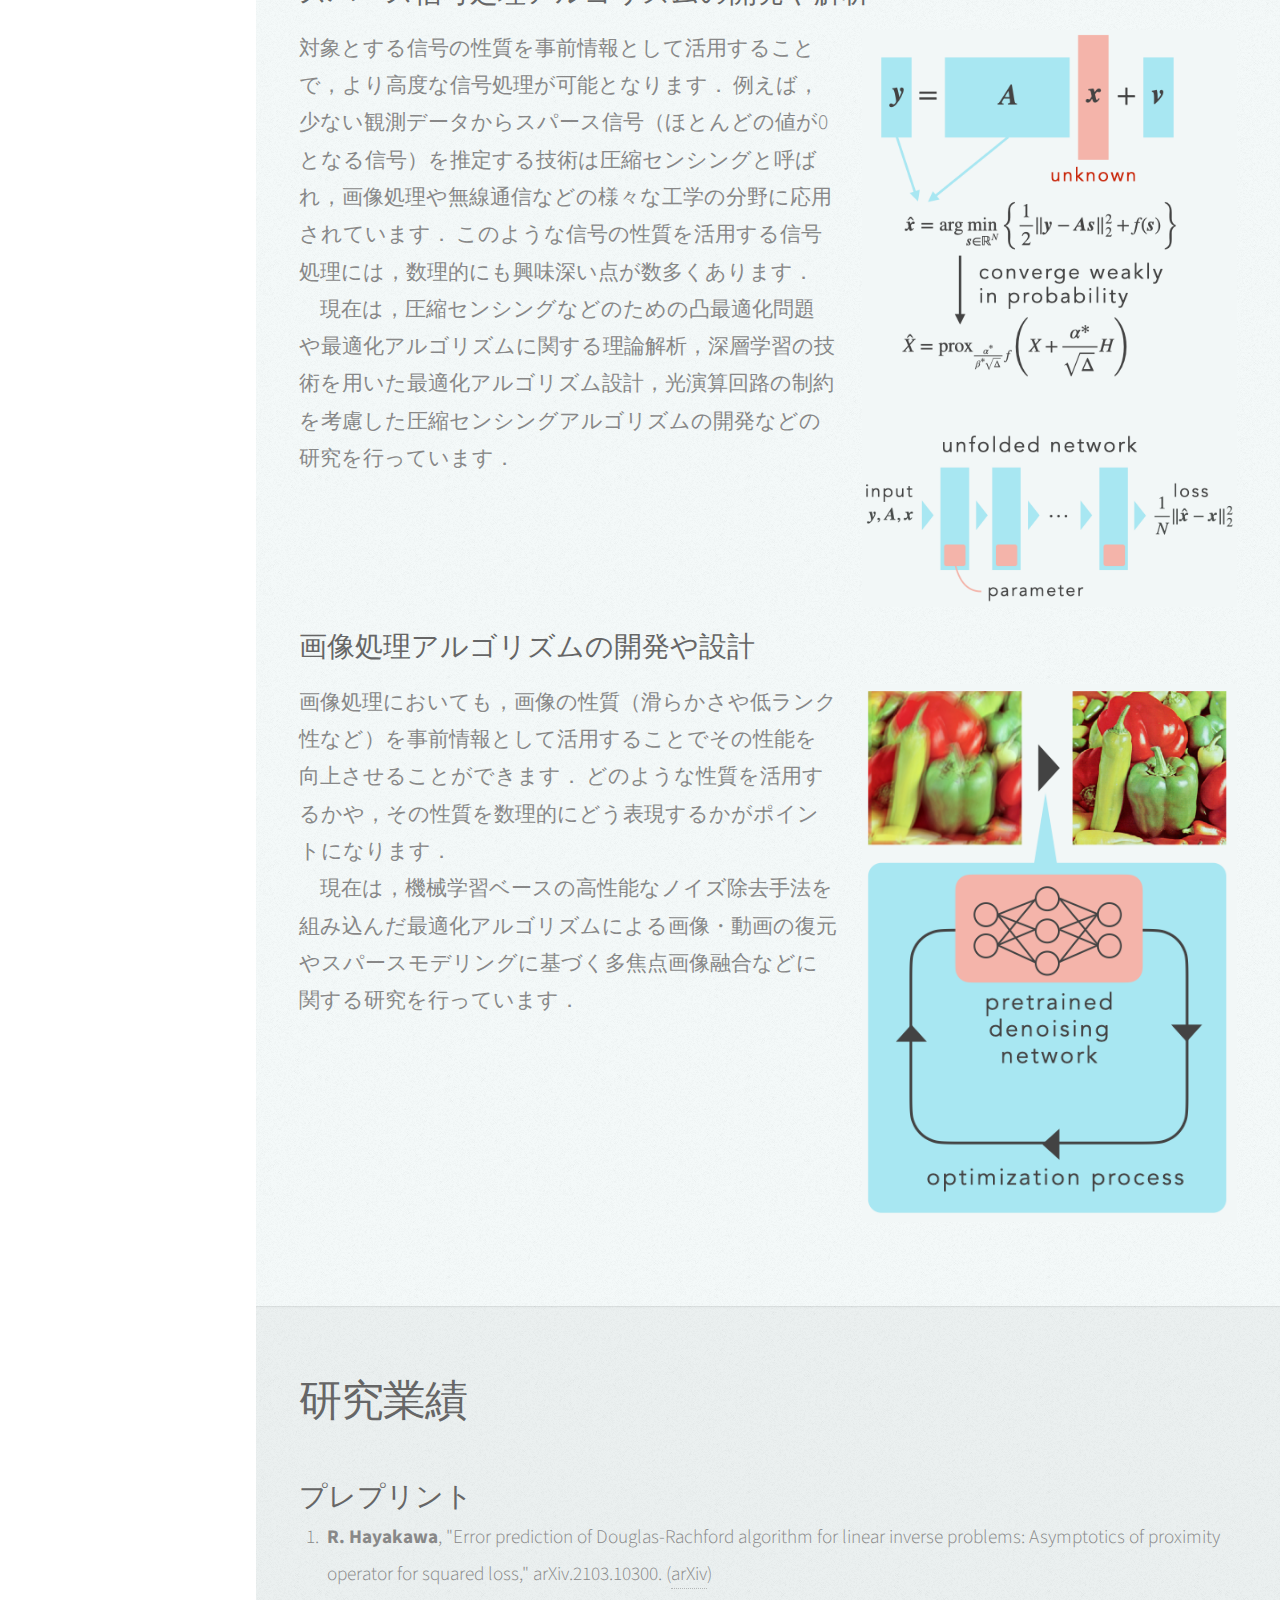
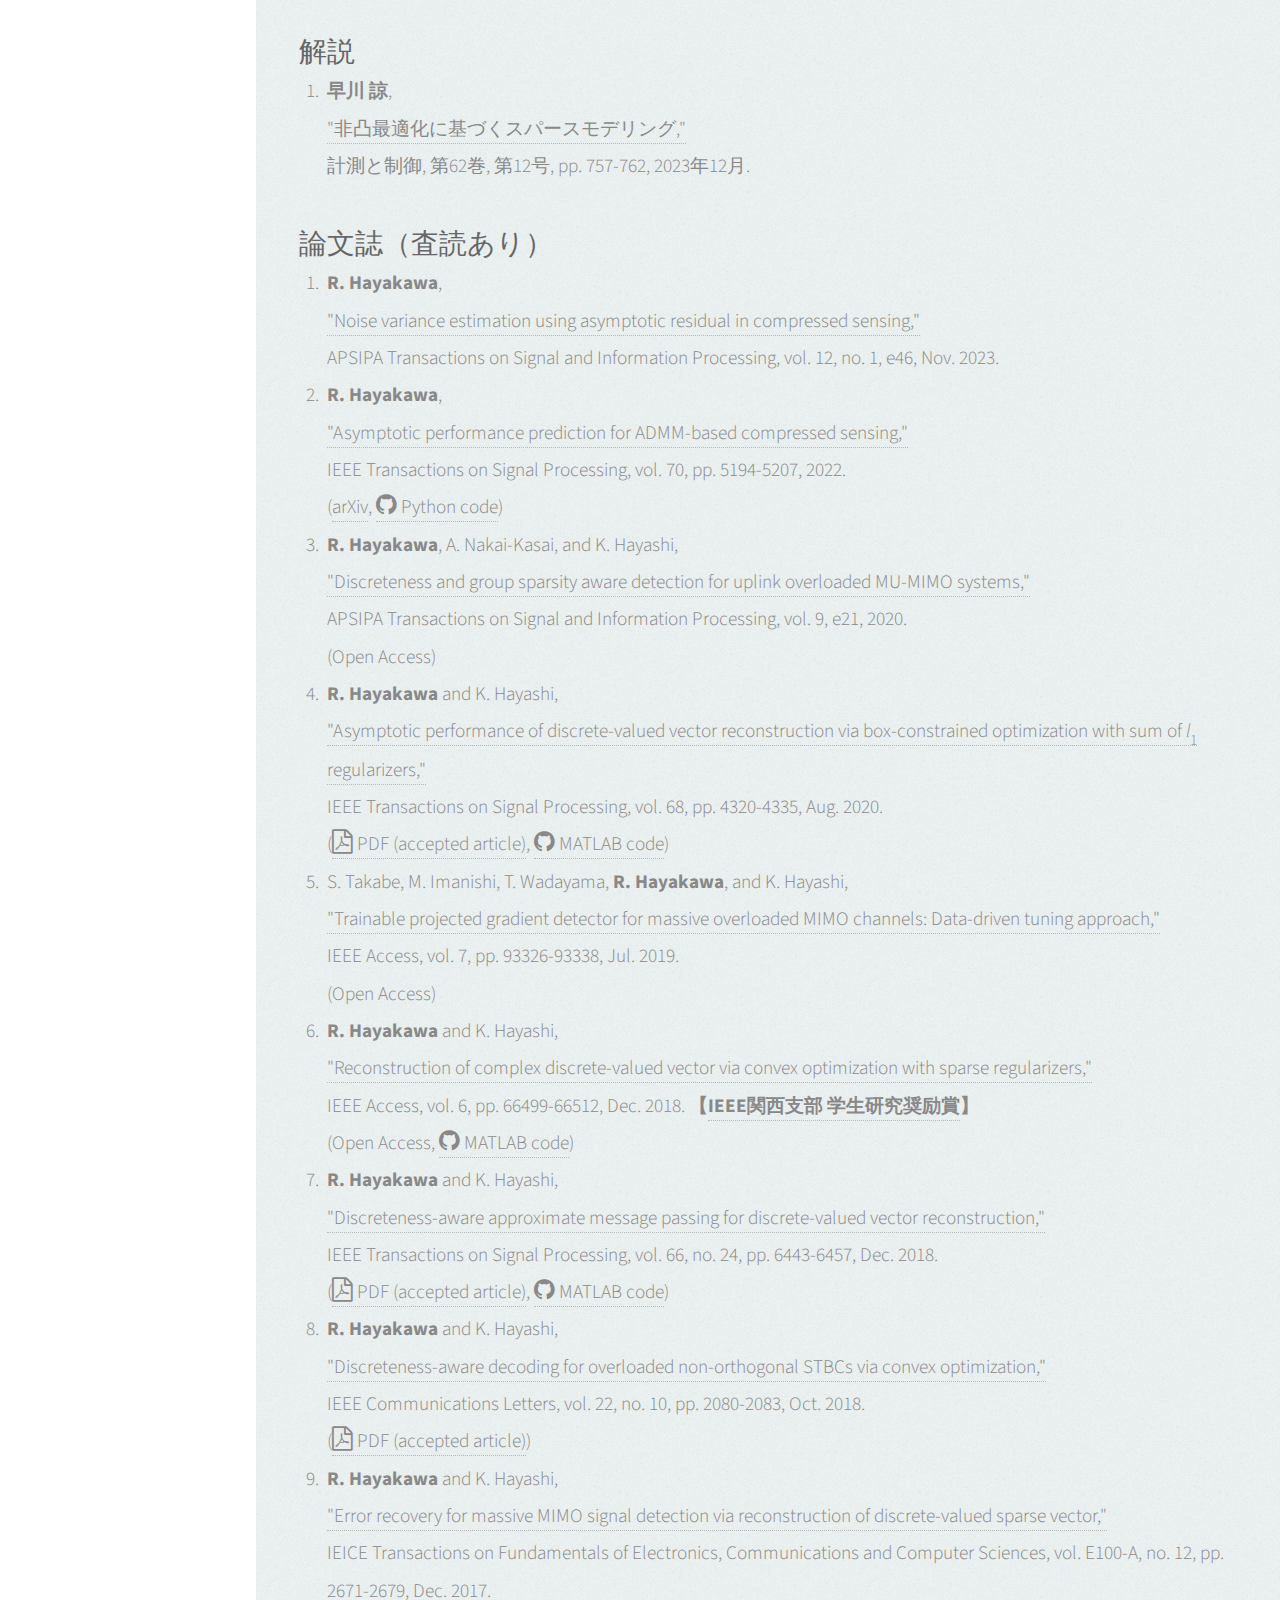
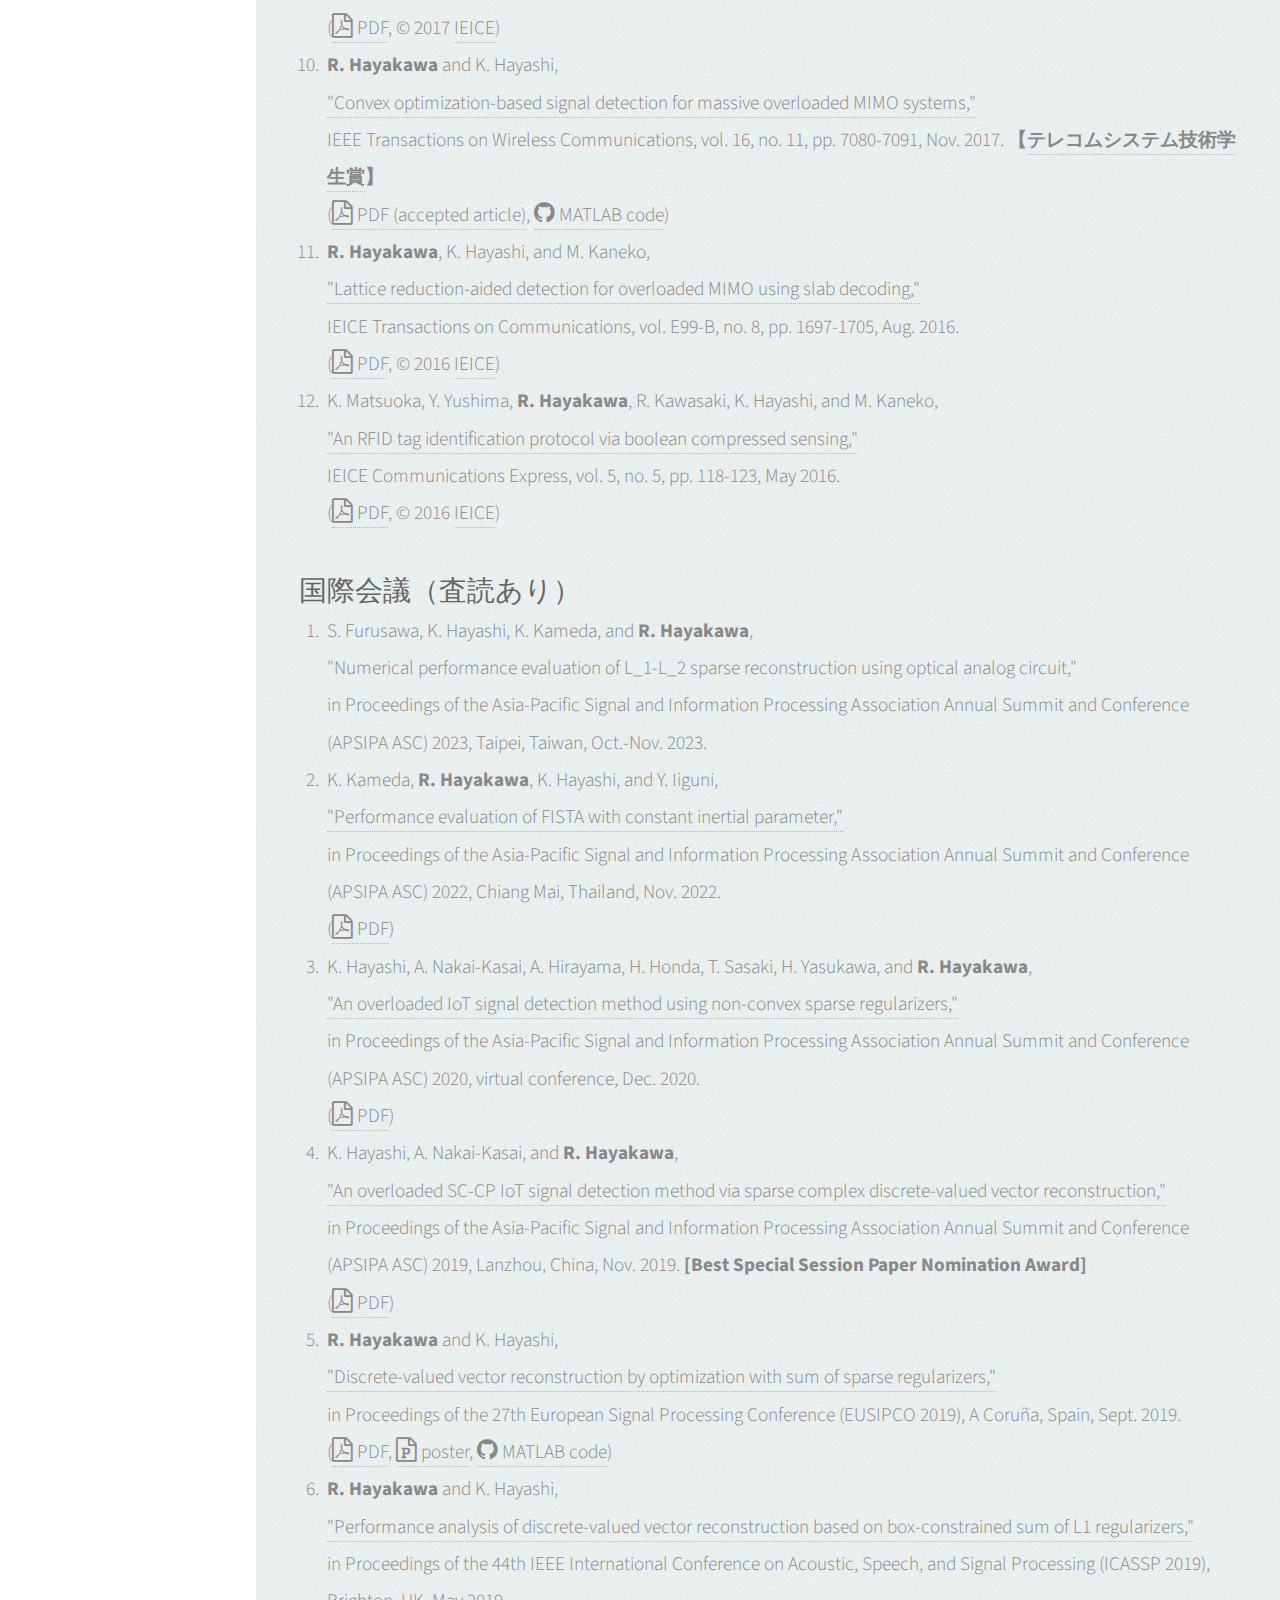
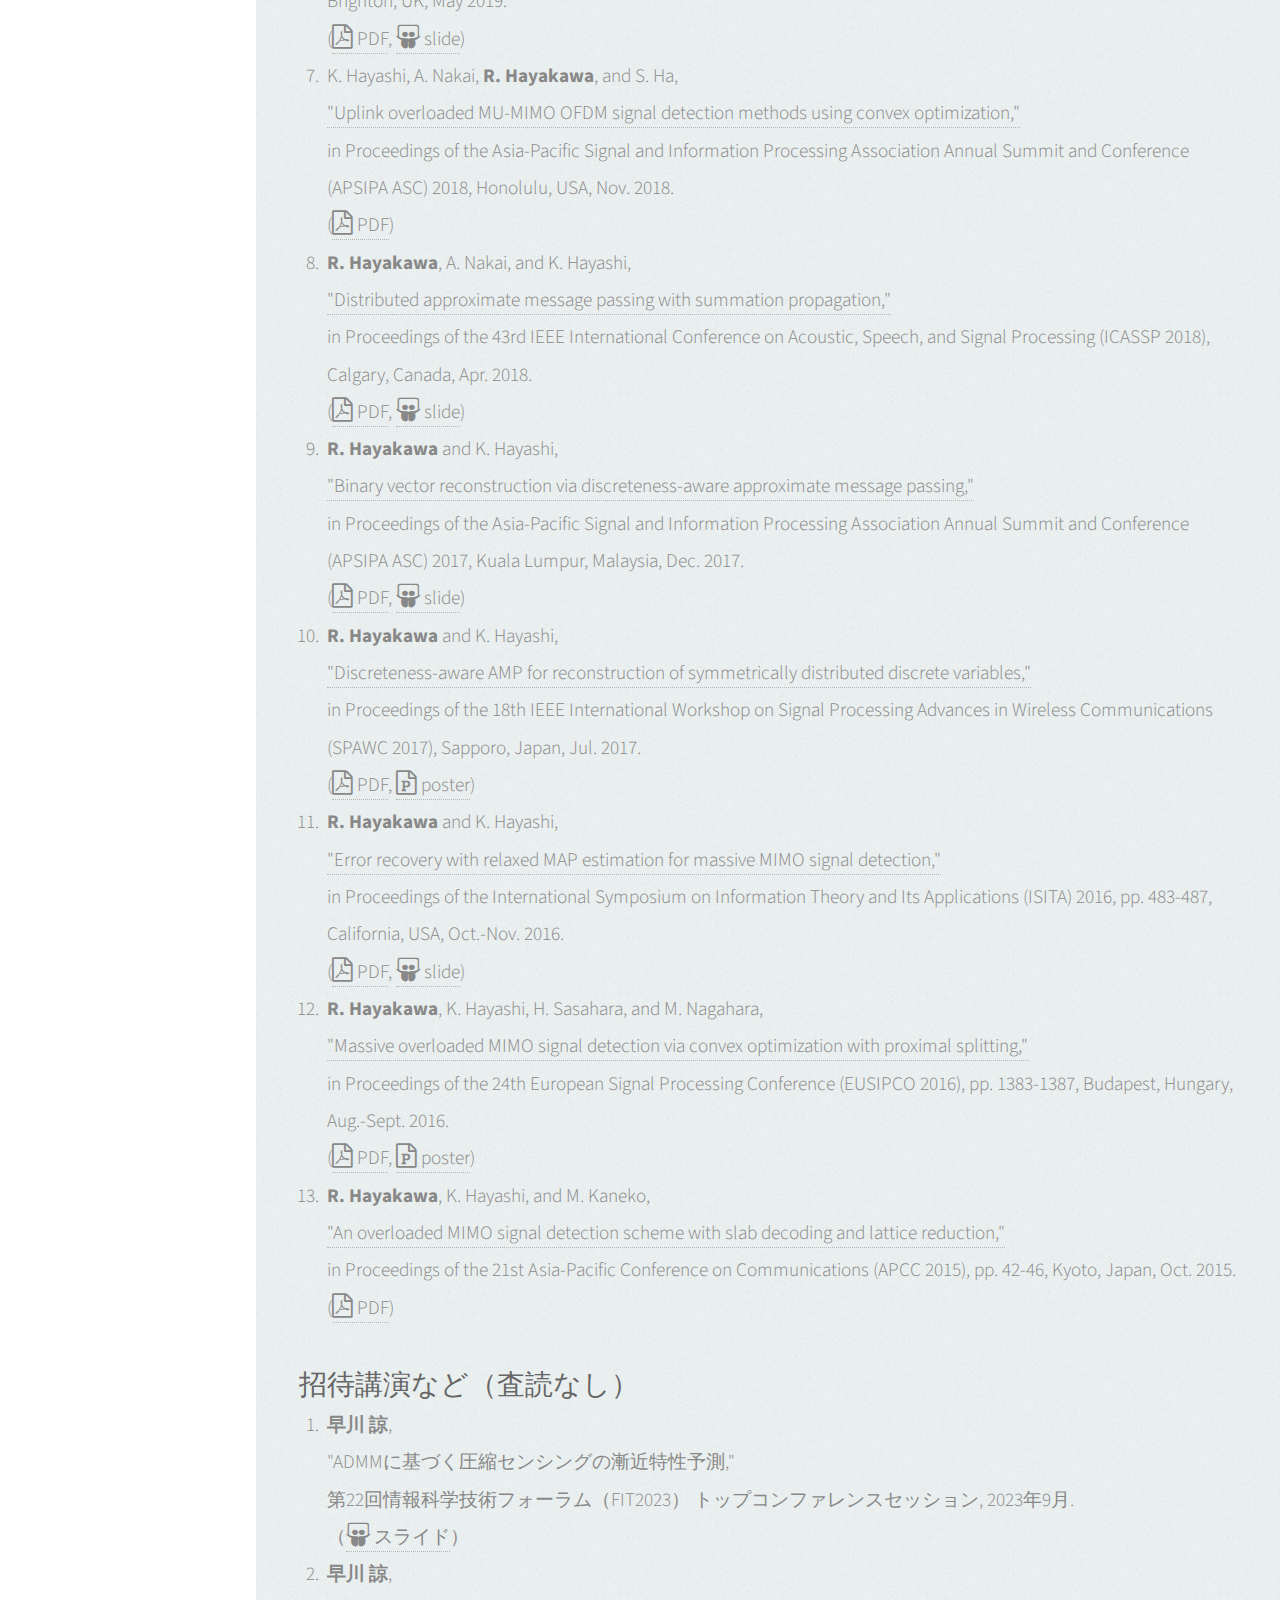
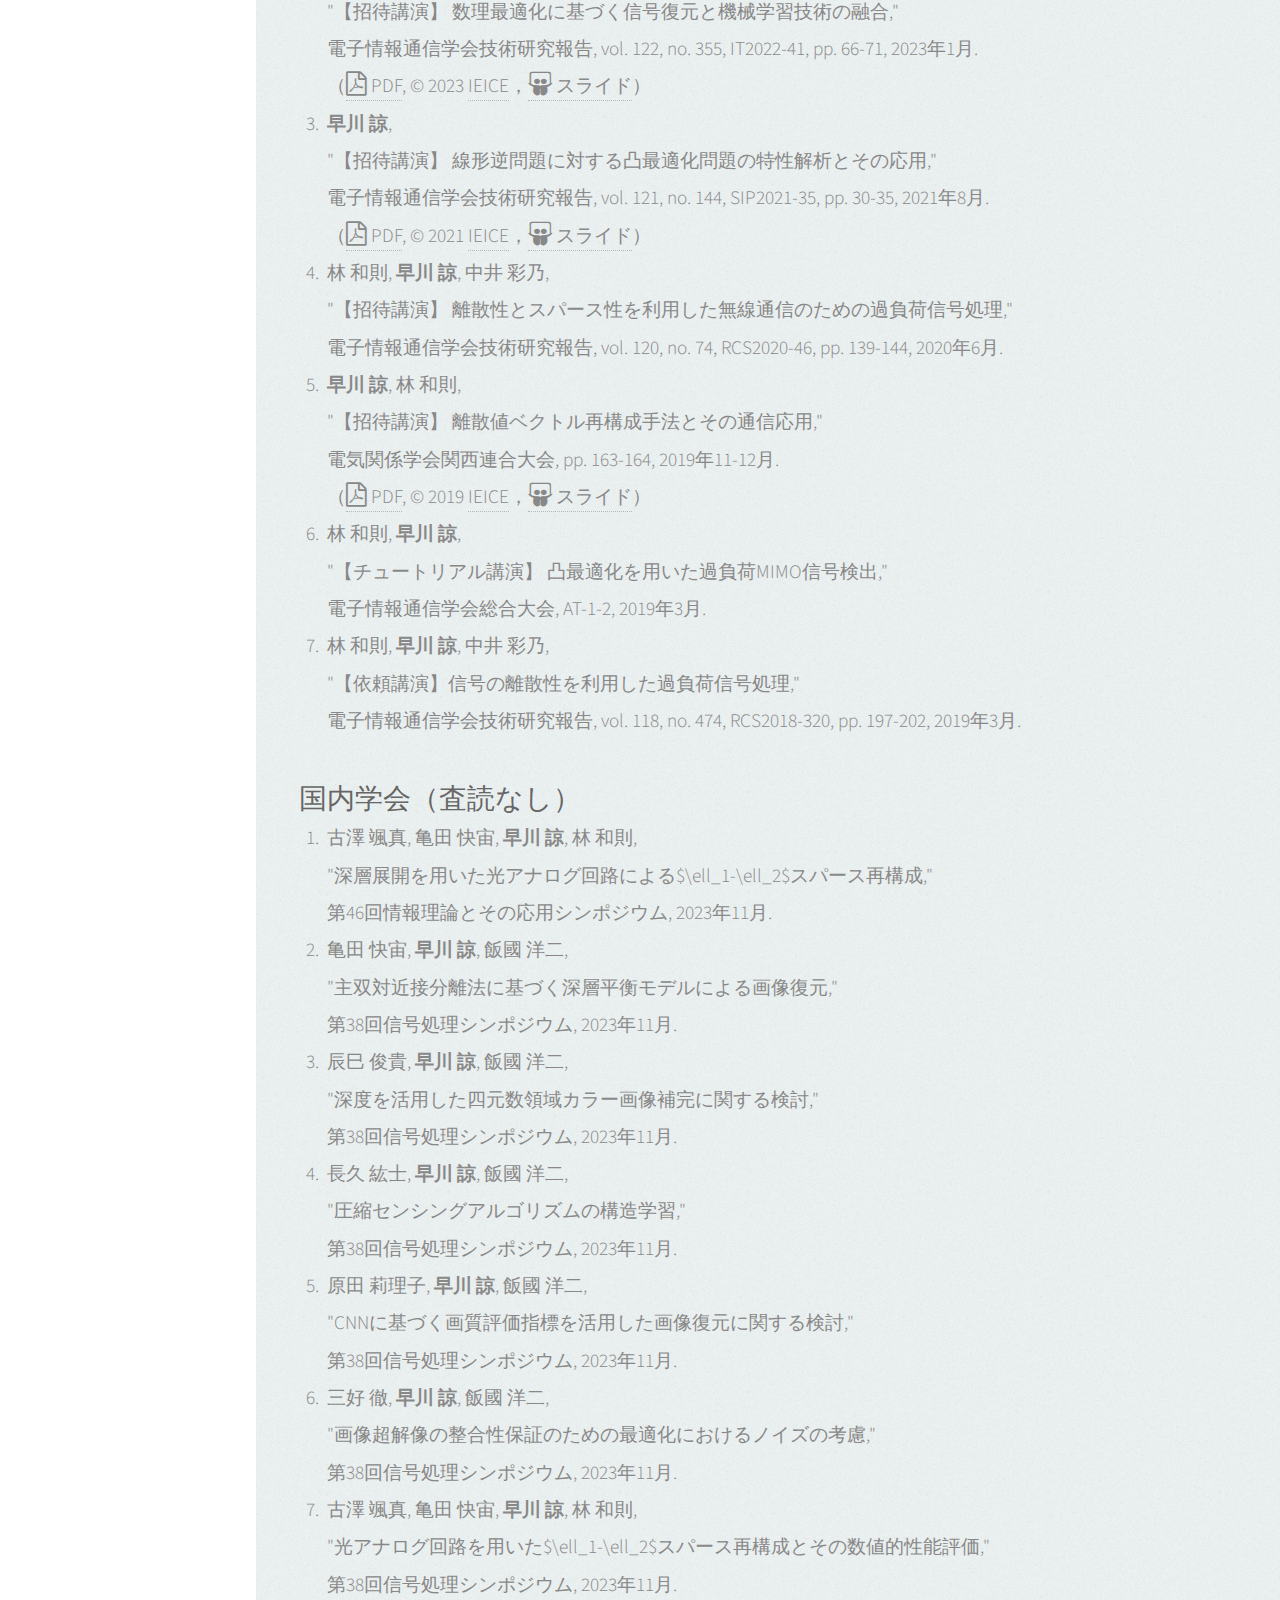
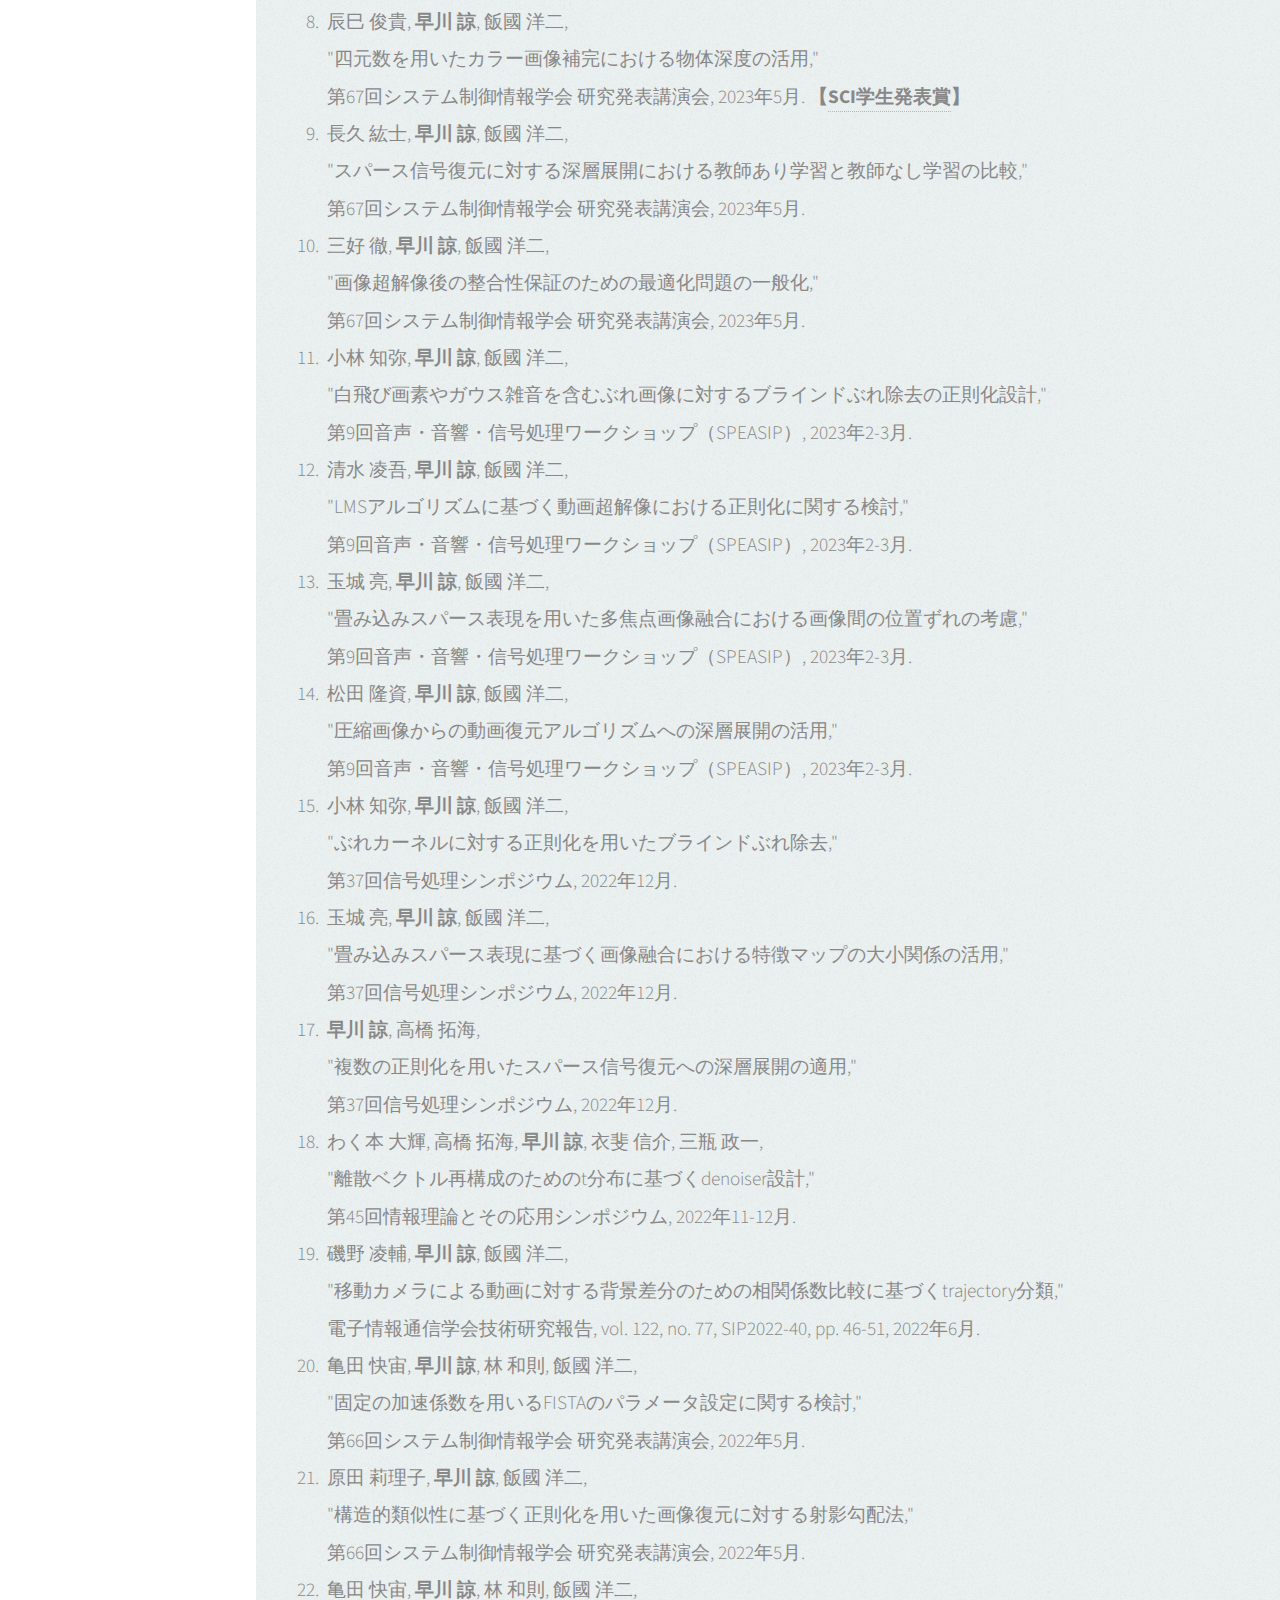
==== commit 2cfcb466: "update publication" ====
--- a/index.html
+++ b/index.html
@@ -71,7 +71,7 @@
                     <div><span class="icon fa-envelope-o"></span> hayakawa [at] go.tuat.ac.jp </div>
                     <div><span class="icon fa-twitter"></span> <a href="https://twitter.com/waddle_deeeeeee">𝕏</a> </div>
                     <div><span class="icon fa-graduation-cap"></span> <a href="https://scholar.google.com/citations?user=J0XlYrIAAAAJ">Google Scholar Citations</a> </div><br />
-                    <div> <a href="https://rhayakawa.notion.site/fdeb02a8740e4695808965da1183cf0c"> 学生のみなさんへ </a></div>
+                    <div> <a href="https://web.tuat.ac.jp/~hayakawa-lab/for-prospective-students"> 学生のみなさんへ </a></div>
                 </header>
 
             </div>
@@ -86,18 +86,25 @@
                 </header>
 
                 <ul class="list">
-                    
+                    <!-- <hr> -->
+                    <li>
+                        <div> <b>2023年12月17日</b> </div>
+                        <div>
+                            <a href="https://www.sice.jp/pub/journal/">計測と制御</a>に解説記事が掲載されました．
+                        </div>
+                        <div class="ref">早川 諒, "非凸最適化に基づくスパースモデリング"</div>
+                    </li>
                     <li>
                         <div> <b>2023年11月28日-12月1日</b> </div>
                         <div>
-                            <a href="https://www.ieice.org/ess/sita/SITA2023/index.html">第46回情報理論とその応用シンポジウム</a>で研究発表を行います．
+                            <a href="https://www.ieice.org/ess/sita/SITA2023/index.html">第46回情報理論とその応用シンポジウム</a>で研究発表を行いました．
                         </div>
                         <div class="ref">古澤 颯真, 亀田 快宙, 早川 諒, 林 和則, "深層展開を用いた光アナログ回路による$\ell_1-\ell_2$スパース再構成"</div>
                     </li>
                     <li>
                         <div> <b>2023年11月6日-8日</b> </div>
                         <div>
-                            <a href="https://award-con.com/sips2023/">第38回信号処理シンポジウム</a>で研究発表を行います．
+                            <a href="https://award-con.com/sips2023/">第38回信号処理シンポジウム</a>で研究発表を行いました．
                         </div>
                         <div class="ref">亀田 快宙, 早川 諒, 飯國 洋二, "主双対近接分離法に基づく深層平衡モデルによる画像復元"</div>
                         <div class="ref">辰巳 俊貴, 早川 諒, 飯國 洋二, "深度を活用した四元数領域カラー画像補完に関する検討"</div>
@@ -109,11 +116,10 @@
                     <li>
                         <div> <b>2023年10月31日-11月3日</b> </div>
                         <div>
-                            <a href="https://www.apsipa2023.org/">APSIPA ASC 2023</a>で研究発表を行います．
+                            <a href="https://www.apsipa2023.org/">APSIPA ASC 2023</a>で研究発表を行いました．
                         </div>
                         <div class="ref">S. Furusawa, K.Hayashi, K, Kameda, and R. Hayakawa, "Numerical performance evaluation of L_1-L_2 sparse reconstruction using optical analog circuit"</div>
                     </li>
-                    <hr>
                     <li>
                         <div> <b>2023年10月1日</b> </div>
                         <div>
@@ -173,40 +179,6 @@
                                         class="icon fa-slideshare"></span> スライド</a>）
                         </div>
                         <div class="ref">早川 諒, "【招待講演】 数理最適化に基づく信号復元と機械学習技術の融合"</div>
-                    </li>
-                    <li>
-                        <div> <b>2022年12月13日-15日</b> </div>
-                        <div>
-                            <a href="https://award-con.com/sips2022/">第37回信号処理シンポジウム</a>で研究発表を行いました．
-                        </div>
-                        <div class="ref">小林 知弥, 早川 諒, 飯國 洋二, "ぶれカーネルに対する正則化を用いたブラインドぶれ除去"</div>
-                        <div class="ref">玉城 亮, 早川 諒, 飯國 洋二, "畳み込みスパース表現に基づく画像融合における特徴マップの大小関係の活用"</div>
-                        <div class="ref">早川 諒, 高橋 拓海, "複数の正則化を用いたスパース信号復元への深層展開の適用"</div>
-                    </li>
-                    <li>
-                        <div> <b>2022年11月29日-12月2日</b> </div>
-                        <div>
-                            <a href="https://www.ieice.org/ess/sita/SITA2022/">第45回情報理論とその応用シンポジウム</a>で研究発表を行いました．
-                        </div>
-                        <div class="ref">わく本 大輝, 高橋 拓海, 早川 諒, 衣斐 信介, 三瓶 政一, "離散ベクトル再構成のためのt分布に基づくdenoiser設計"</div>
-                    </li>
-                    <li>
-                        <div> <b>2022年11月7日-10日</b> </div>
-                        <div>
-                            <a href="https://www.apsipa2022.org">APSIPA ASC 2022</a>で研究発表を行いました．
-                        </div>
-                        <div class="ref">K. Kameda, R. Hayakawa, K. Hayashi, and Y. Iiguni, "Performance evaluation of
-                            FISTA with constant inertial parameter"</div>
-                    </li>
-                    <li>
-                        <div> <b>2022年10月24日</b> </div>
-                        <div>
-                            <a
-                                href="https://signalprocessingsociety.org/publications-resources/ieee-transactions-signal-processing">IEEE
-                                Transations on Signal Processing</a>に論文が採録されました．
-                        </div>
-                        <div class="ref">R. Hayakawa, "Asymptotic performance prediction for ADMM-based compressed
-                            sensing"</div>
                     </li>
                 </ul>
 
@@ -261,7 +233,7 @@
                     <li> 2017年1月：電子情報通信学会 信号処理研究会 2016年度信号処理研究会賞 </li>
                 </ul>
 
-                <h3>競争的資金等</h3>
+                <h3>研究助成</h3>
                 <ul class="list">
                     <li> 2023年度〜2024年度：公益財団法人マツダ財団研究助成「超高フレームレート動画撮像のためのデータ駆動アルゴリズム設計」 </li>
                     <li> 2020年度〜2021年度：日本学術振興会 科学研究費助成事業 研究活動スタート支援「劣決定線形逆問題のためのパラメータフリーな最適化アルゴリズムの開発」 </li>
@@ -280,8 +252,8 @@
                     <li> 2023年6月〜：システム制御情報学会 論文誌編集委員 </li>
                     <li> 2023年6月〜：電子情報通信学会 和文論文誌A/英文論文誌A編集委員 </li>
                     <li> 2023年6月〜：電子情報通信学会 情報理論研究会 研究専門委員 </li>
-                    <li> 2022年11月〜：第38回信号処理シンポジウム 実行委員 </li>
                     <li> 2021年6月〜：電子情報通信学会 信号処理研究会 研究専門委員 </li>
+                    <li> 2022年11月〜2023年11月：第38回信号処理シンポジウム 実行委員 </li>
                     <li> 2022年10月〜2023年5月：第67回システム制御情報学会研究発表講演会 実行委員 </li>
                 </ul>
 
@@ -293,6 +265,7 @@
                     <li> IEEE Signal Processing Letters </li>
                     <li> IEEE Transactions on Information Theory </li>
                     <li> IEEE Transactions on Signal Processing </li>
+                    <li> IEEE Transactions on Wireless Communications </li>
                     <li> IEEE Wireless Communications Letters </li>
                     <li> IEICE Transactions on Fundamentals of Electronics, Communications and Computer Sciences </li>
                     <li> IEICE Transactions on Communications </li>
@@ -392,18 +365,32 @@
                     </li>
                 </ol>
 
+                <h3> 解説 </h3>
+                <ol class="list">
+                    <li>
+                        <div> <b>早川 諒</b>, </div>
+                        <div>
+                            <a href="https://www.jstage.jst.go.jp/article/sicejl/62/12/62_757/_article/-char/ja/">
+                            "非凸最適化に基づくスパースモデリング,"
+                            </a>
+                        </div>
+                        <div>
+                            計測と制御, 第62巻, 第12号, pp. 757-762, 2023年12月.
+                        </div>
+                    </li>
+                </ol>
+
                 <h3> 論文誌（査読あり） </h3>
                 <ol class="list">
                     <li>
                         <div> <b>R. Hayakawa</b>, </div>
                         <div>
-                            "Noise variance estimation using asymptotic residual in compressed sensing," 
-                        </div>
-                        <div>
-                            APSIPA Transactions on Signal and Information Processing. (accepted)
-                        </div>
-                        <div>
-                            (<a href="https://doi.org/10.48550/arXiv.2009.13678">arXiv</a>)
+                            <a href="https://www.nowpublishers.com/article/Details/SIP-2023-0015">
+                                "Noise variance estimation using asymptotic residual in compressed sensing," 
+                            </a>
+                        </div>
+                        <div>
+                            APSIPA Transactions on Signal and Information Processing, vol. 12, no. 1, e46, Nov. 2023.
                         </div>
                     </li>
                     <li>
@@ -594,7 +581,7 @@
                         </div>
                         <div>
                             in Proceedings of the Asia-Pacific Signal and Information Processing Association Annual
-                            Summit and Conference (APSIPA ASC) 2023, Taipei, Taiwan, Oct.-Nov. 2023. (accepted)
+                            Summit and Conference (APSIPA ASC) 2023, Taipei, Taiwan, Oct.-Nov. 2023.
                         </div>
                     </li>
                     <li>
@@ -1308,7 +1295,10 @@
 
                 <ul class="list">
                     <li>
-                        <a href="http://sip.sys.es.osaka-u.ac.jp">大阪大学大学院 基礎工学研究科 システム創成専攻 システム科学領域 システム理論講座
+                        <a href="https://web.tuat.ac.jp/~hayakawa-lab/">東京農工大学 大学院工学府 知能情報システム工学専攻 早川研究室</a>
+                    </li>
+                    <li>
+                        <a href="http://sip.sys.es.osaka-u.ac.jp">大阪大学 大学院基礎工学研究科 システム創成専攻 システム科学領域 システム理論講座
                             システム解析グループ</a>
                     </li>
                 </ul>
@@ -1325,7 +1315,7 @@
         <ul class="copyright">
             <li>&copy; Ryo Hayakawa</li>
             <li>Design: <a href="http://html5up.net">HTML5 UP</a></li>
-            <li>Last update: October 23, 2023</li>
+            <li>Last update: December 19, 2023</li>
         </ul>
 
     </div>
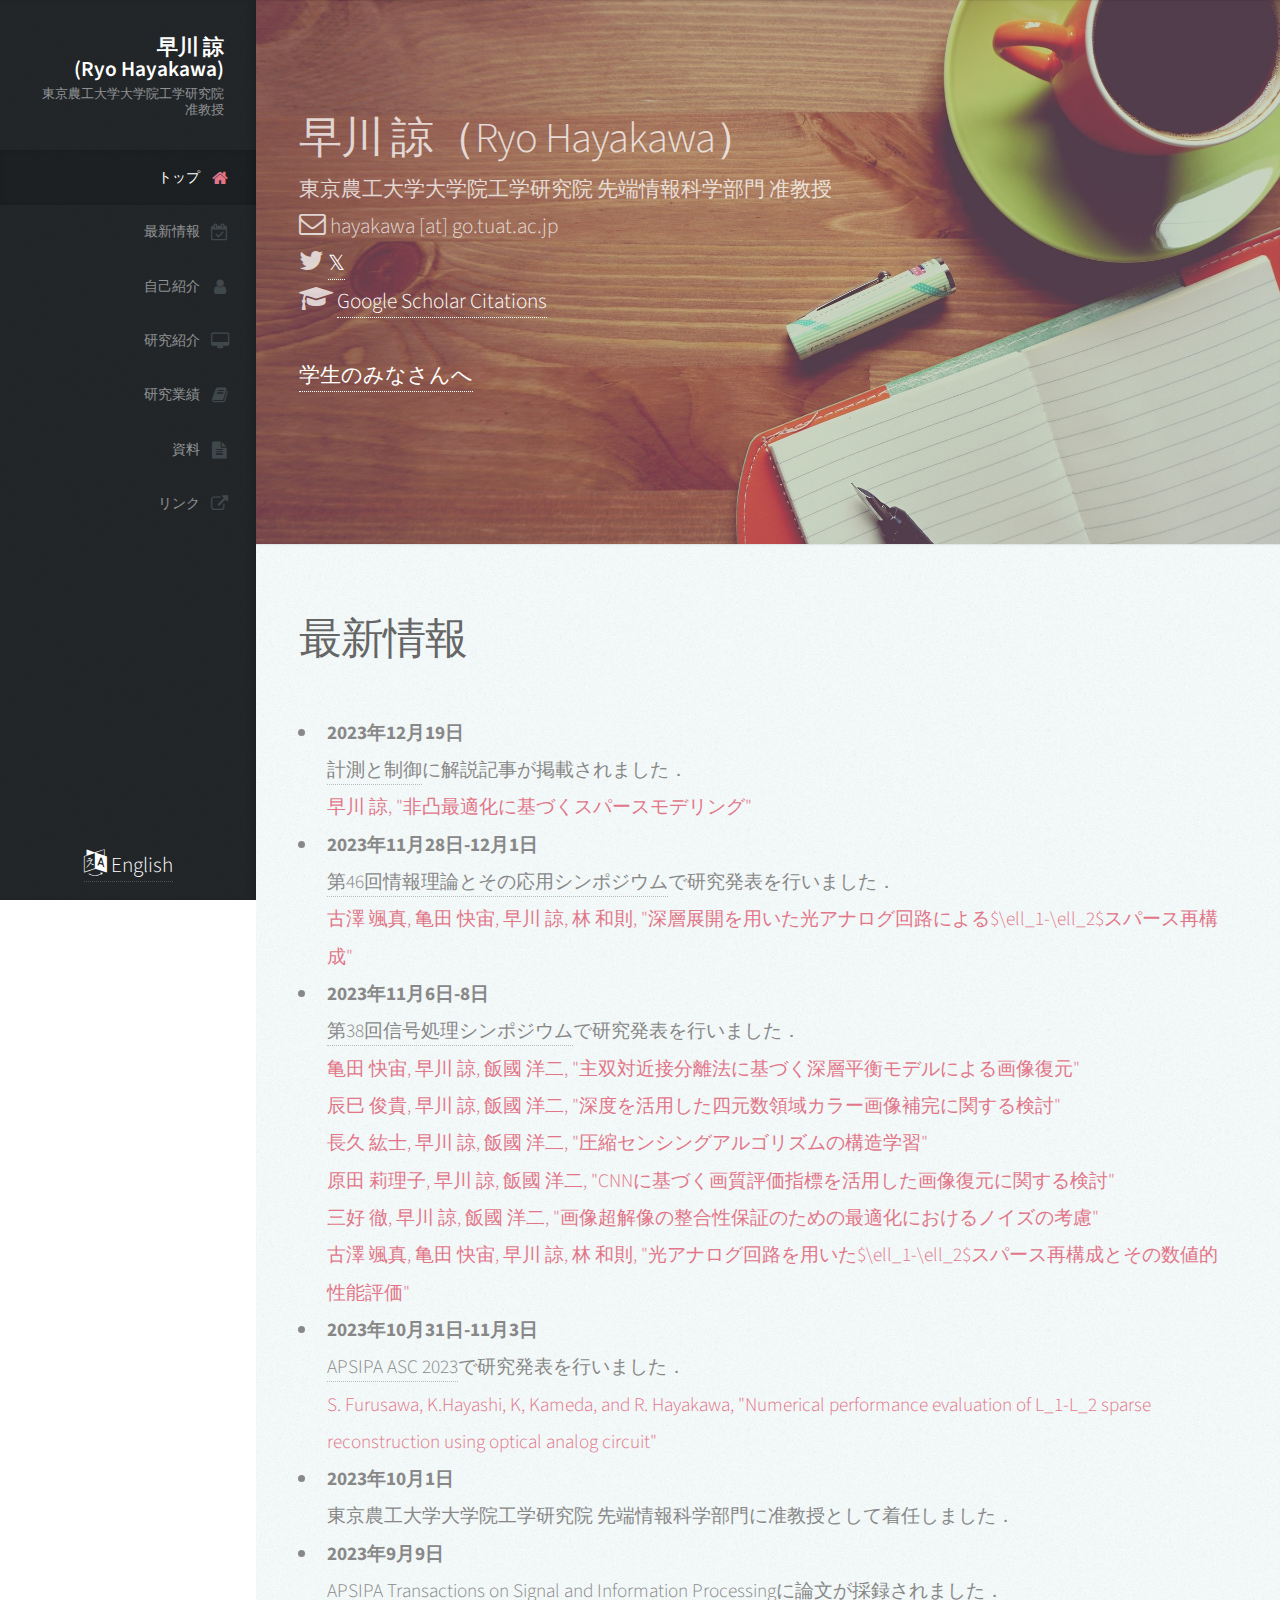
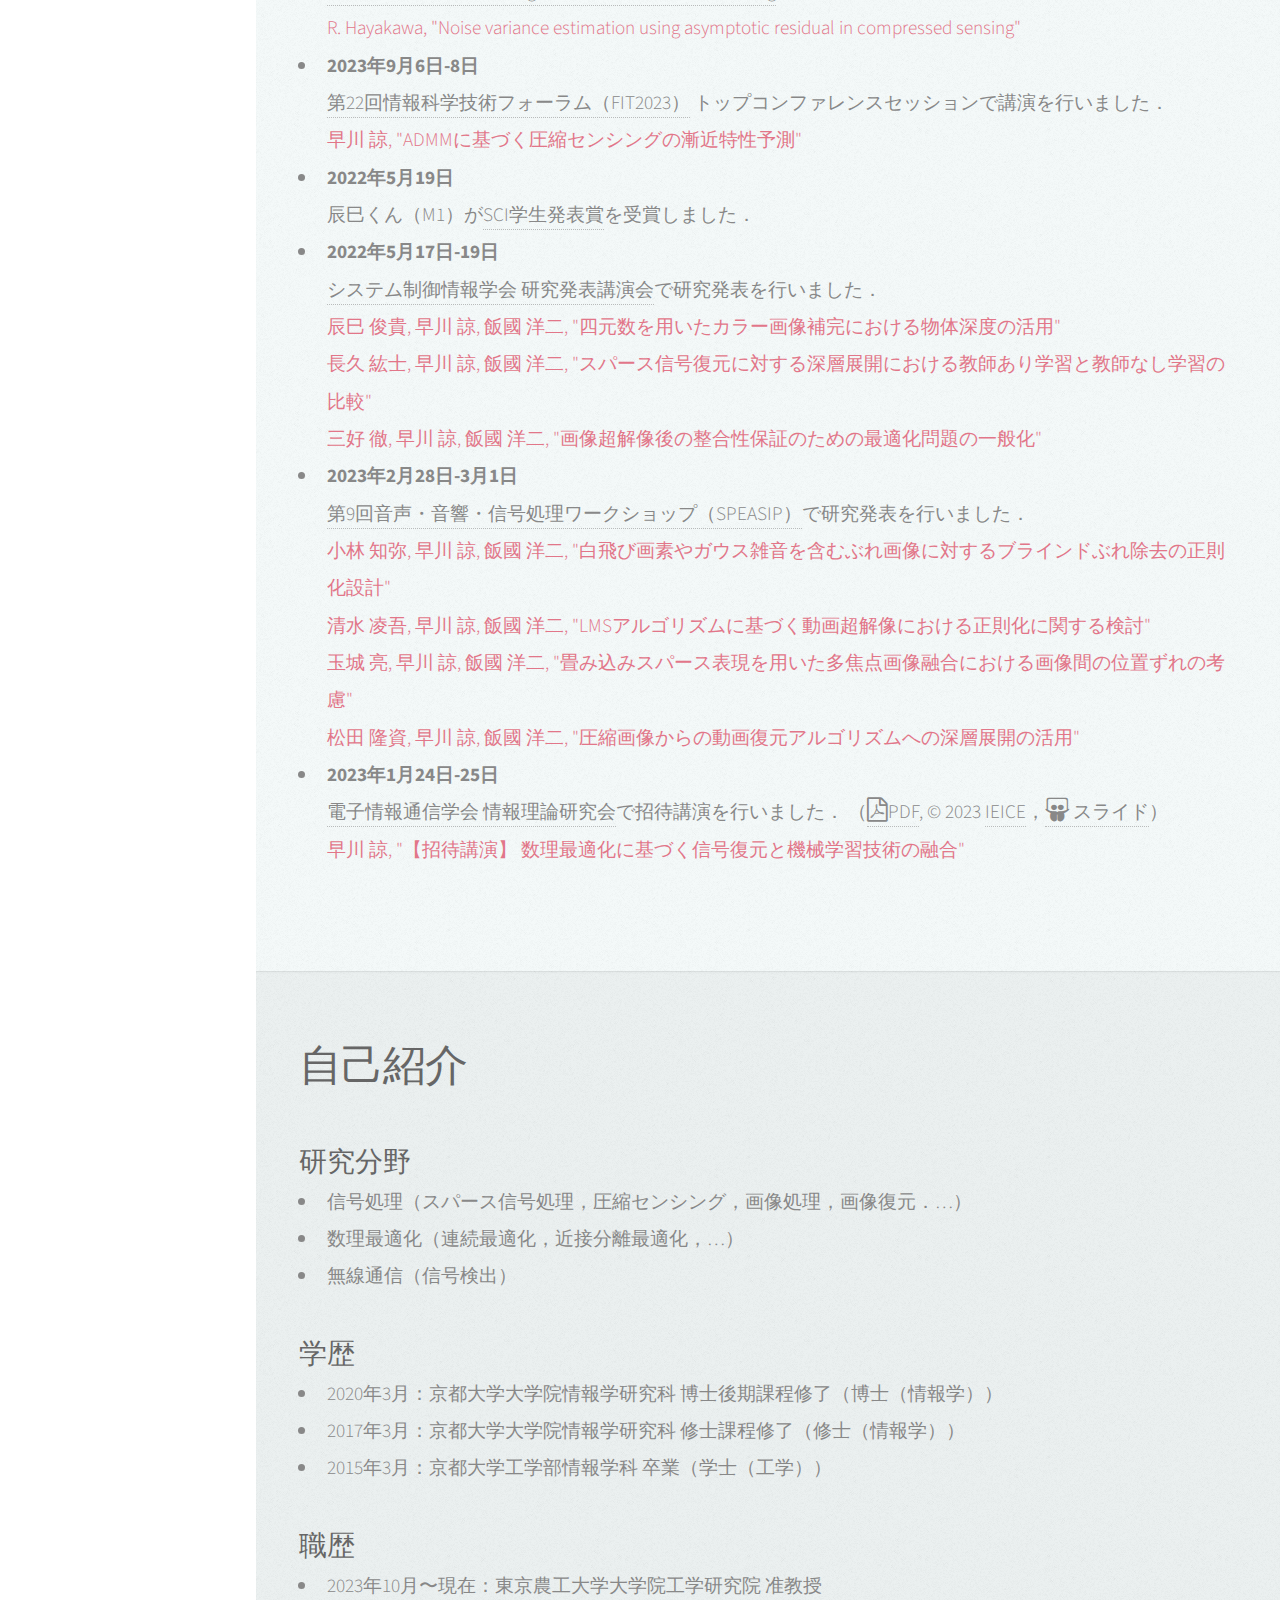
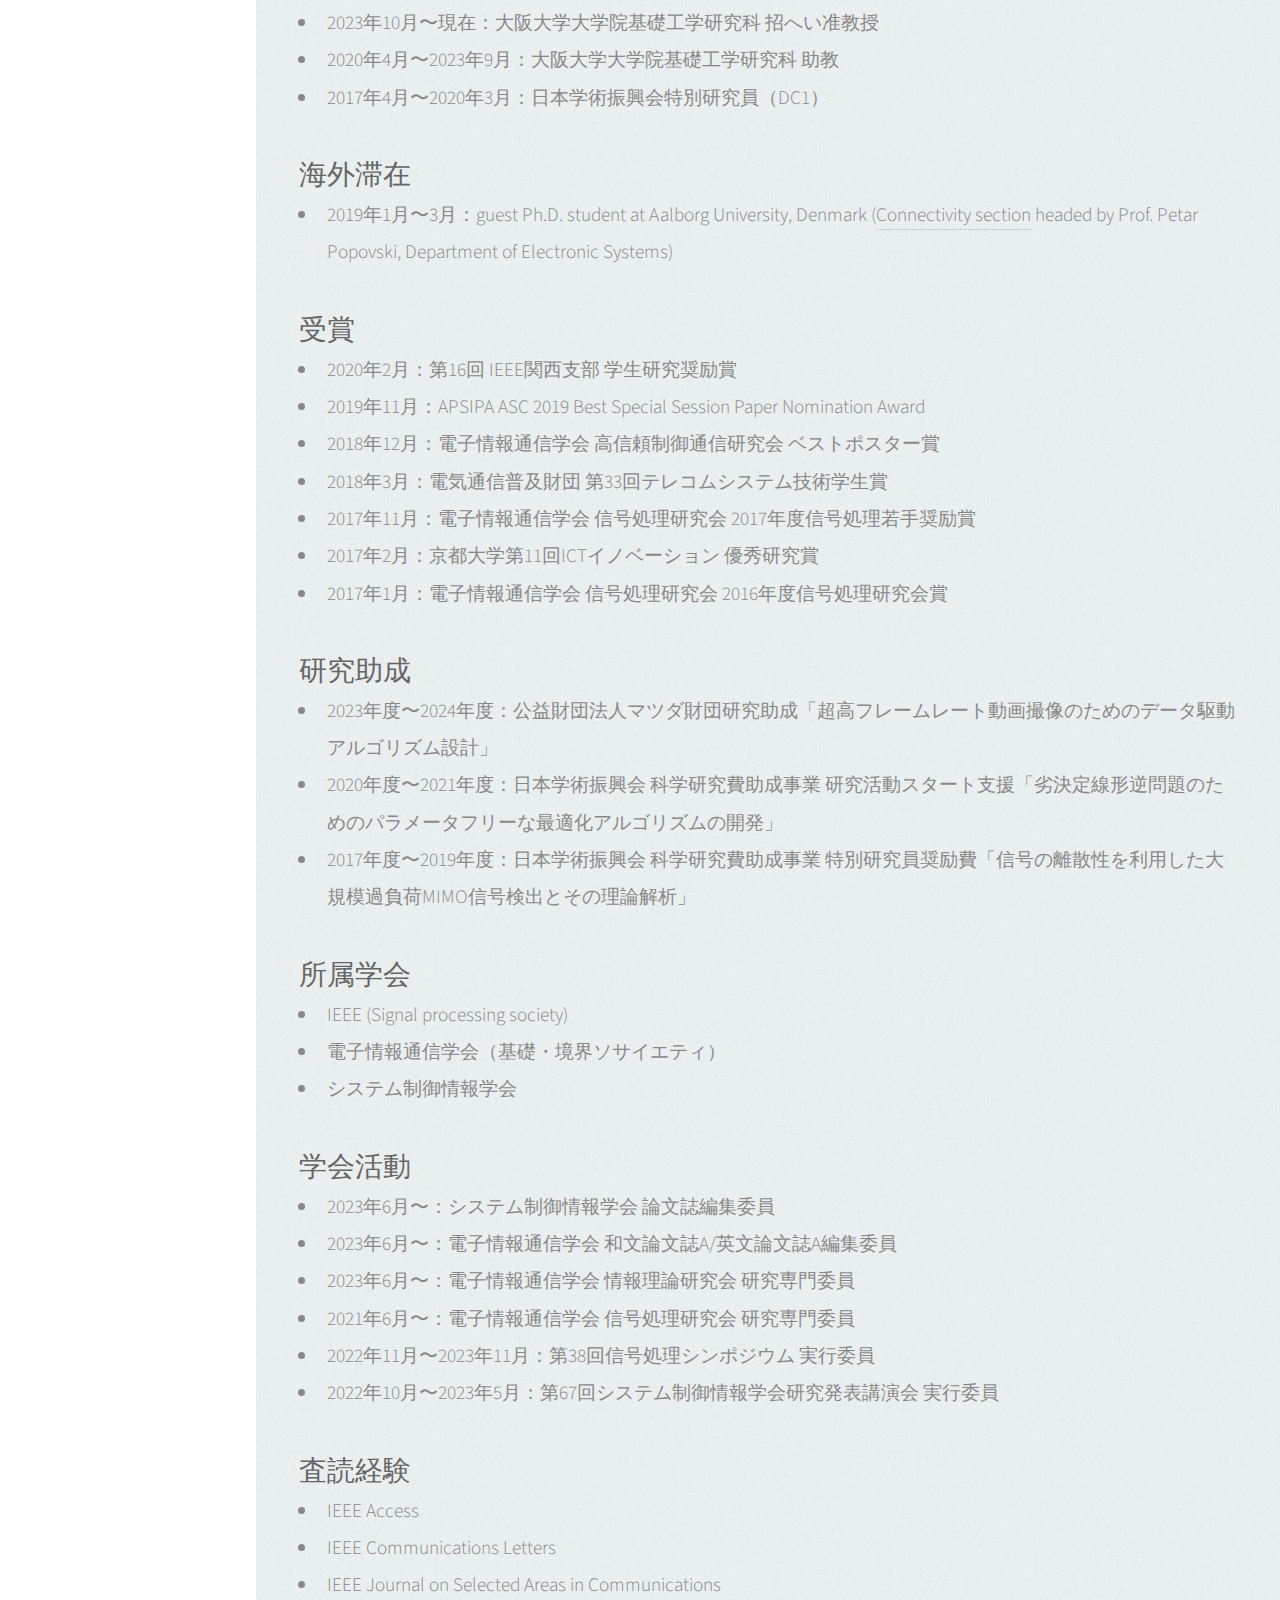
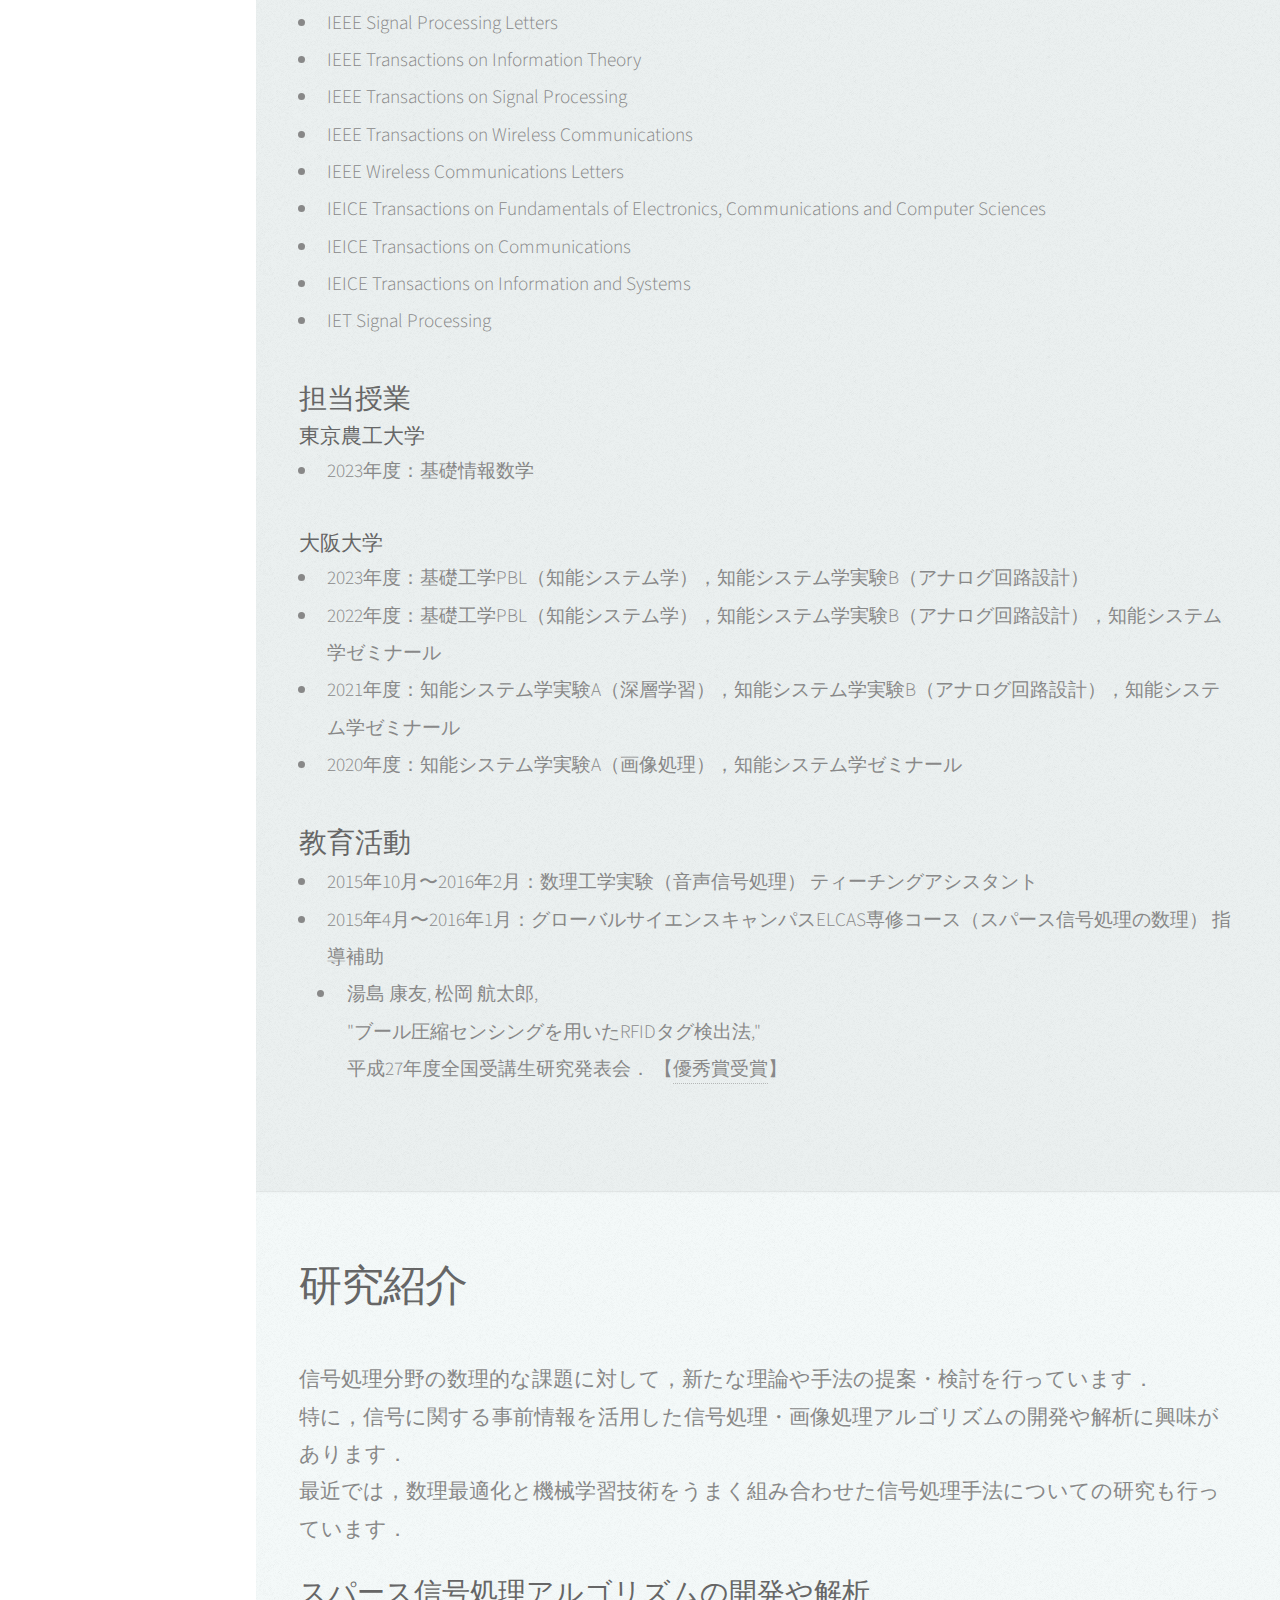
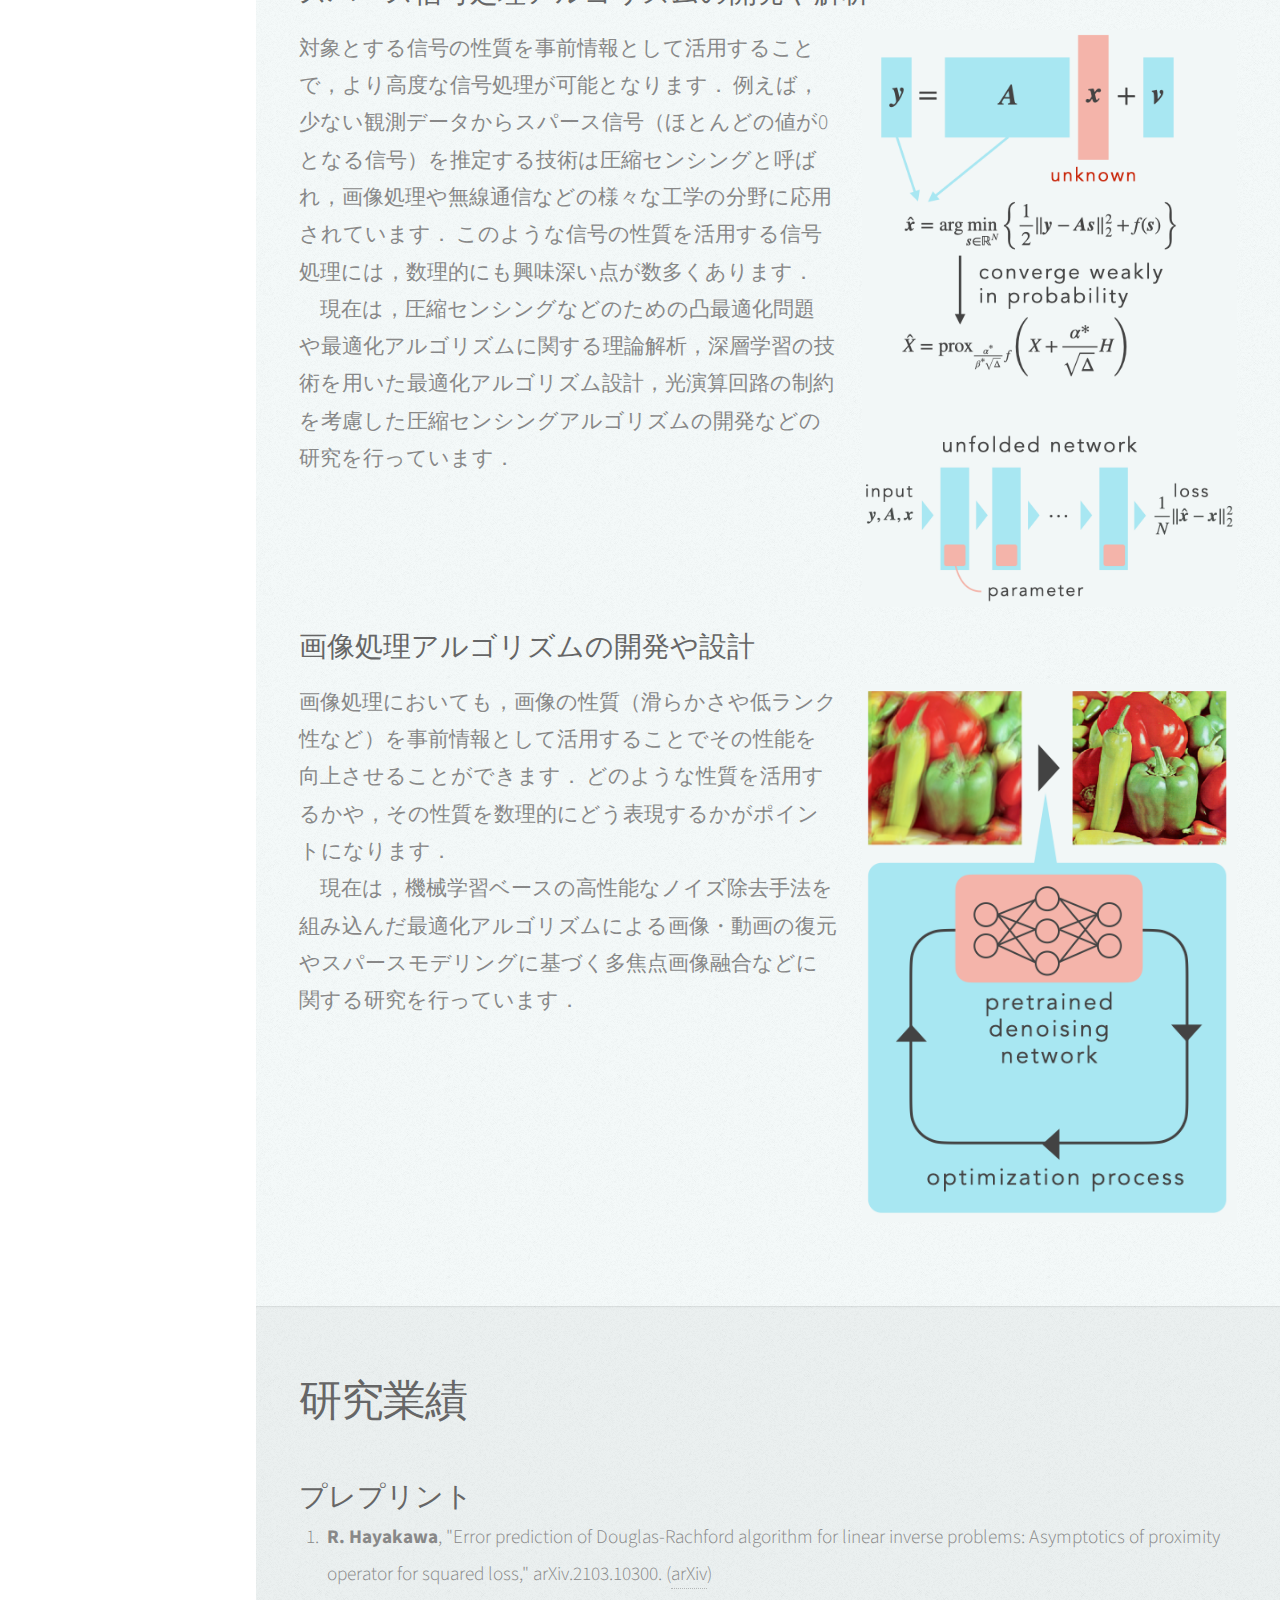
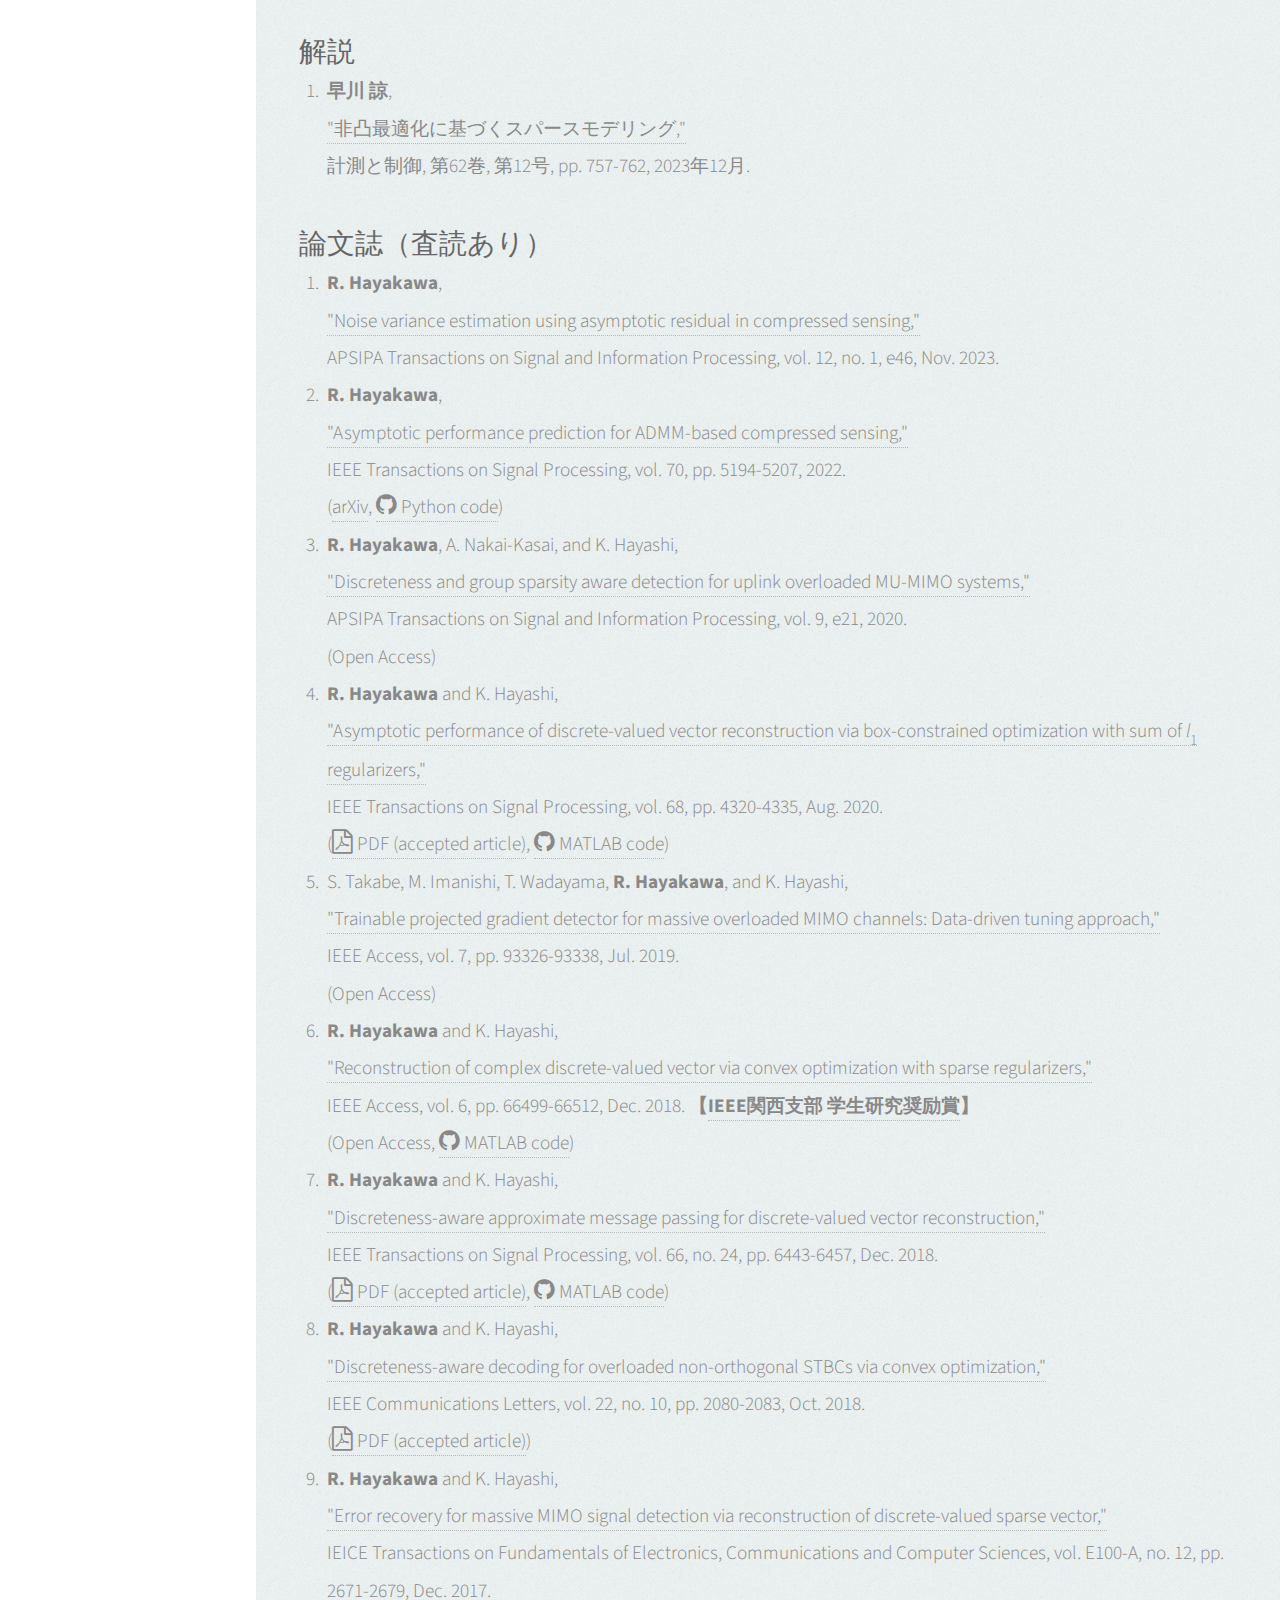
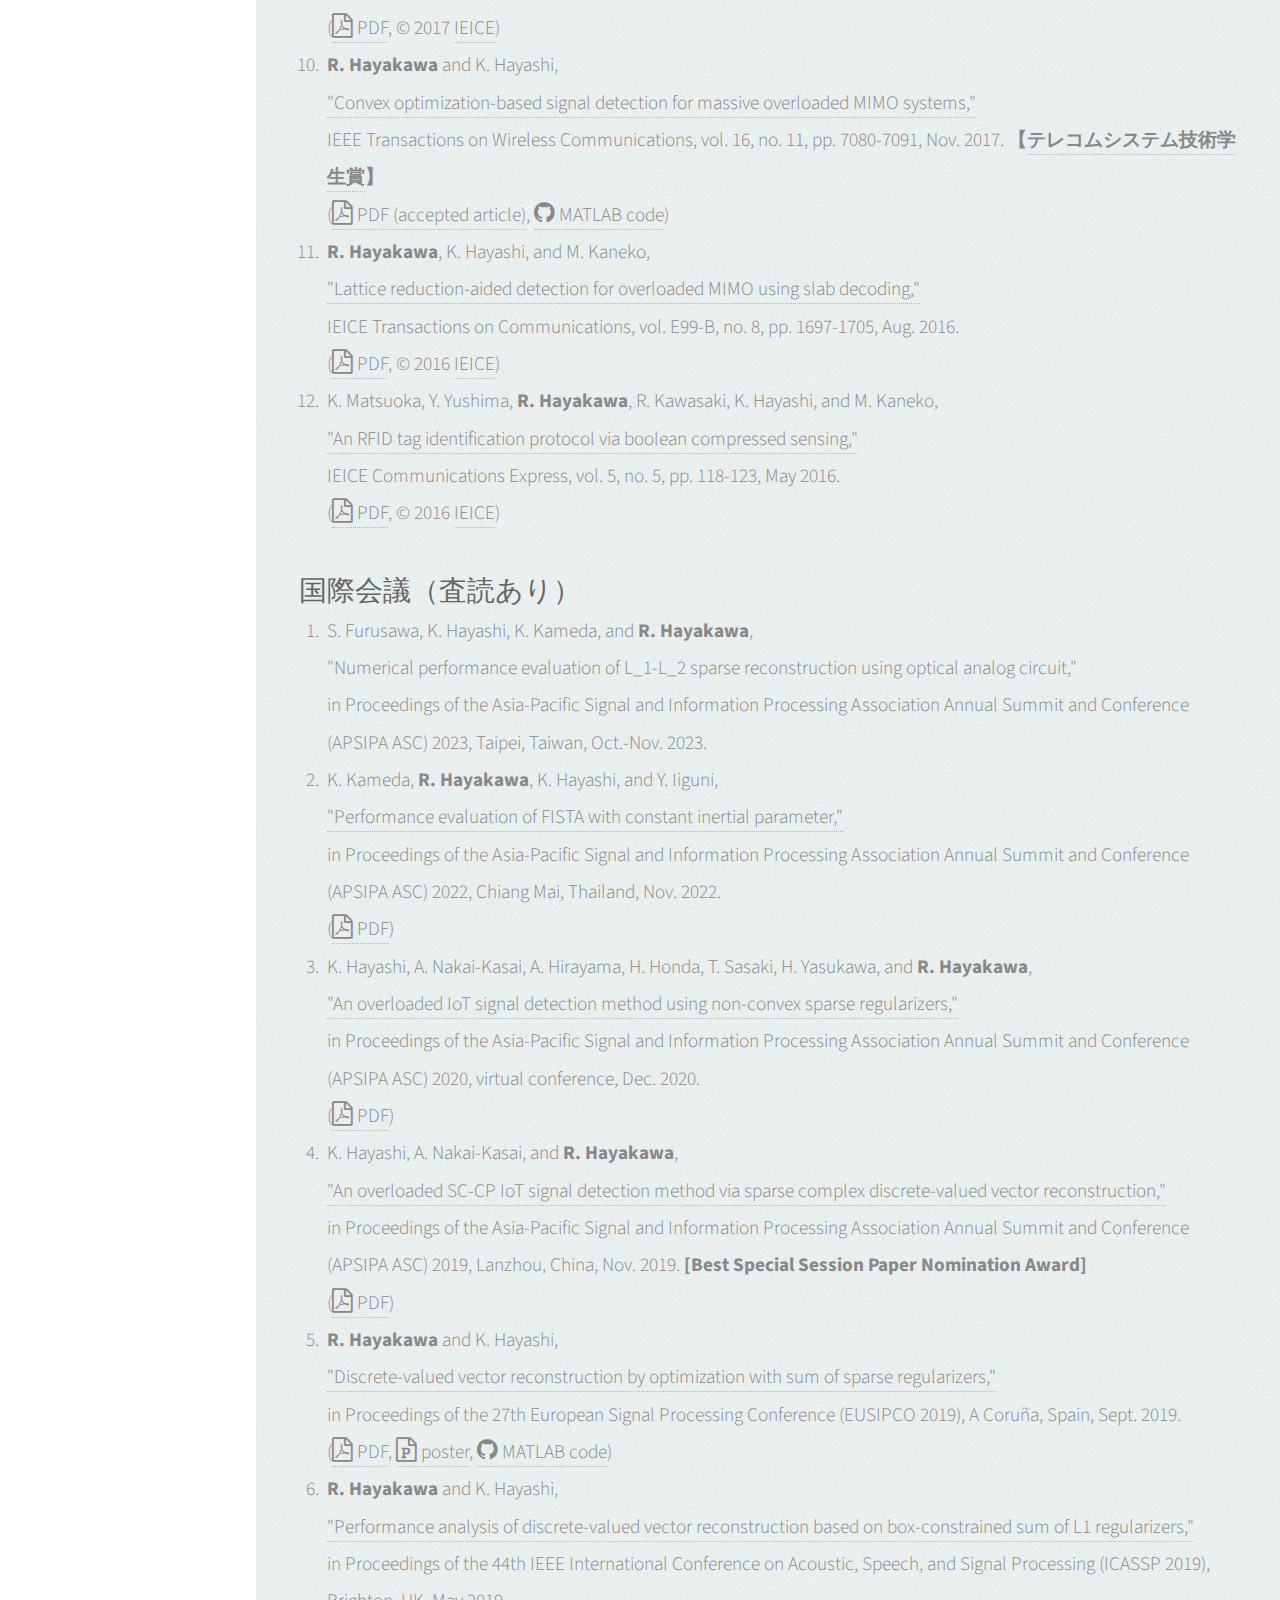
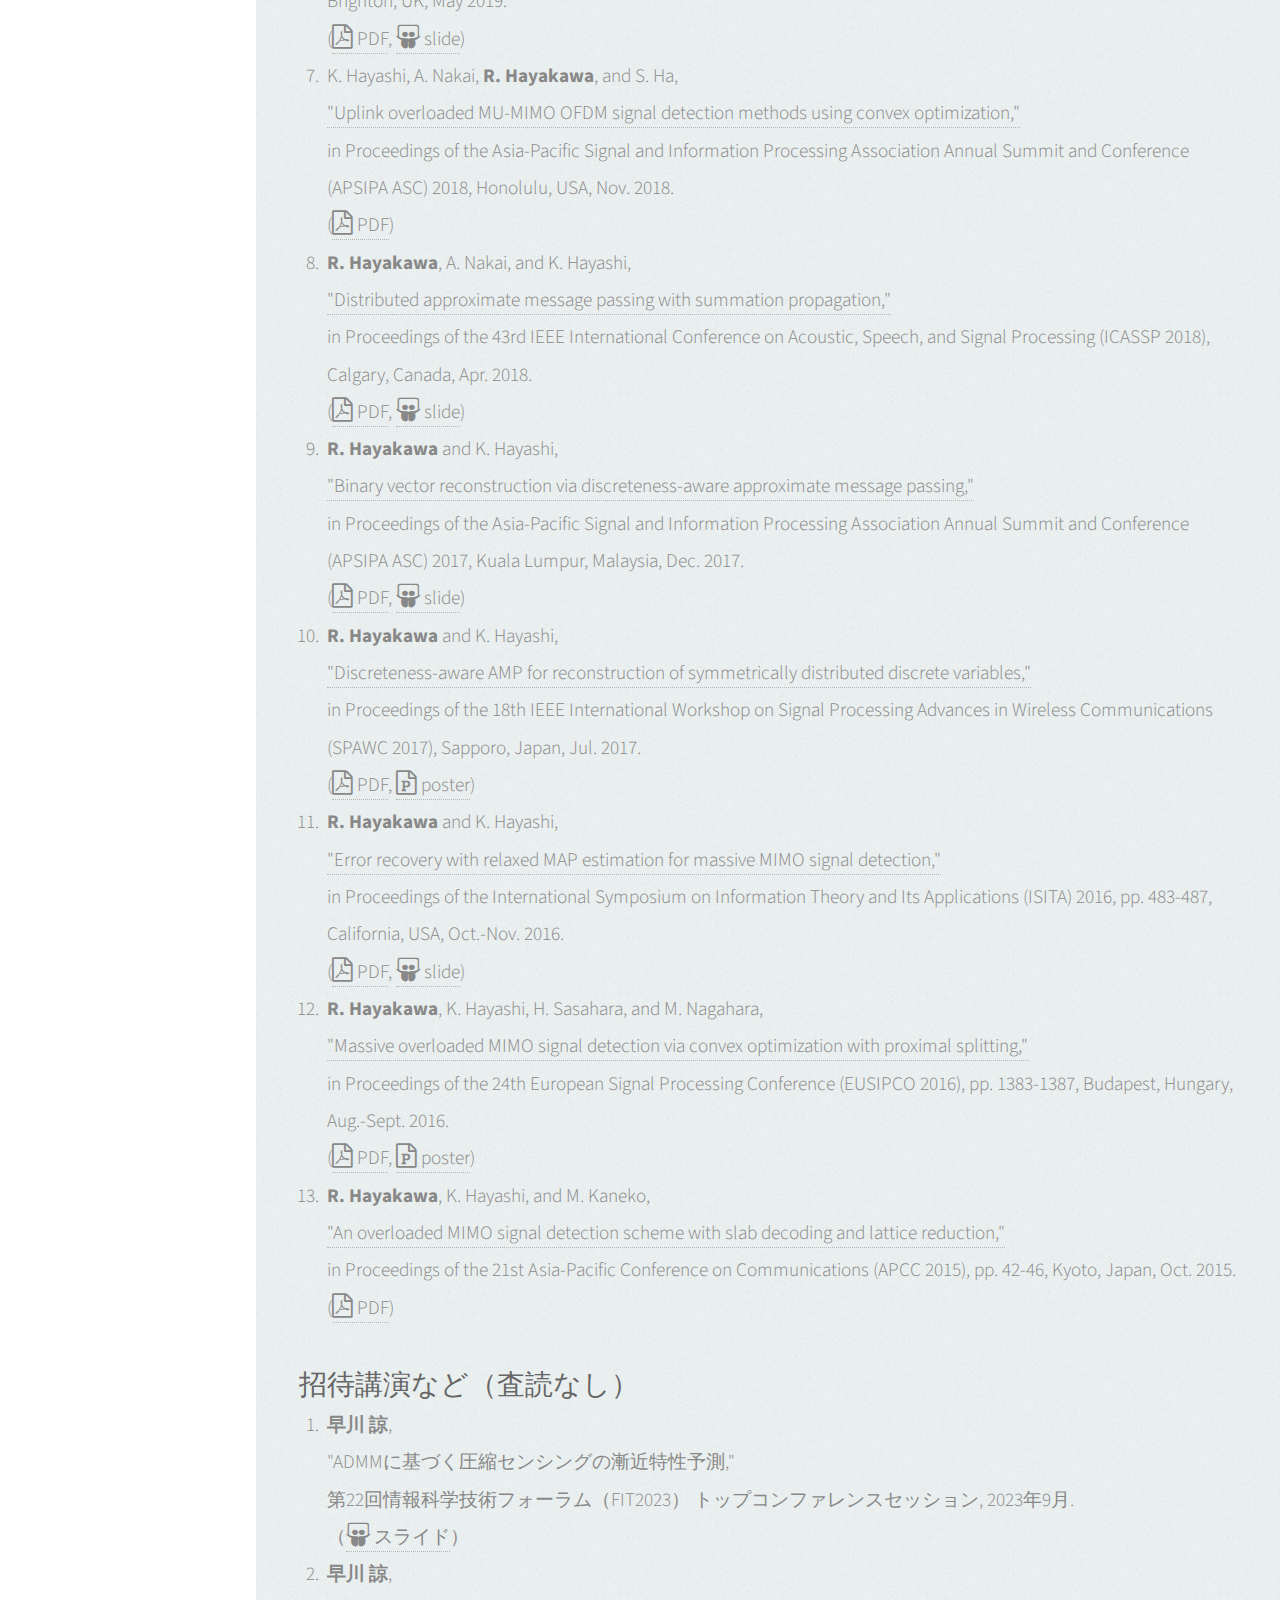
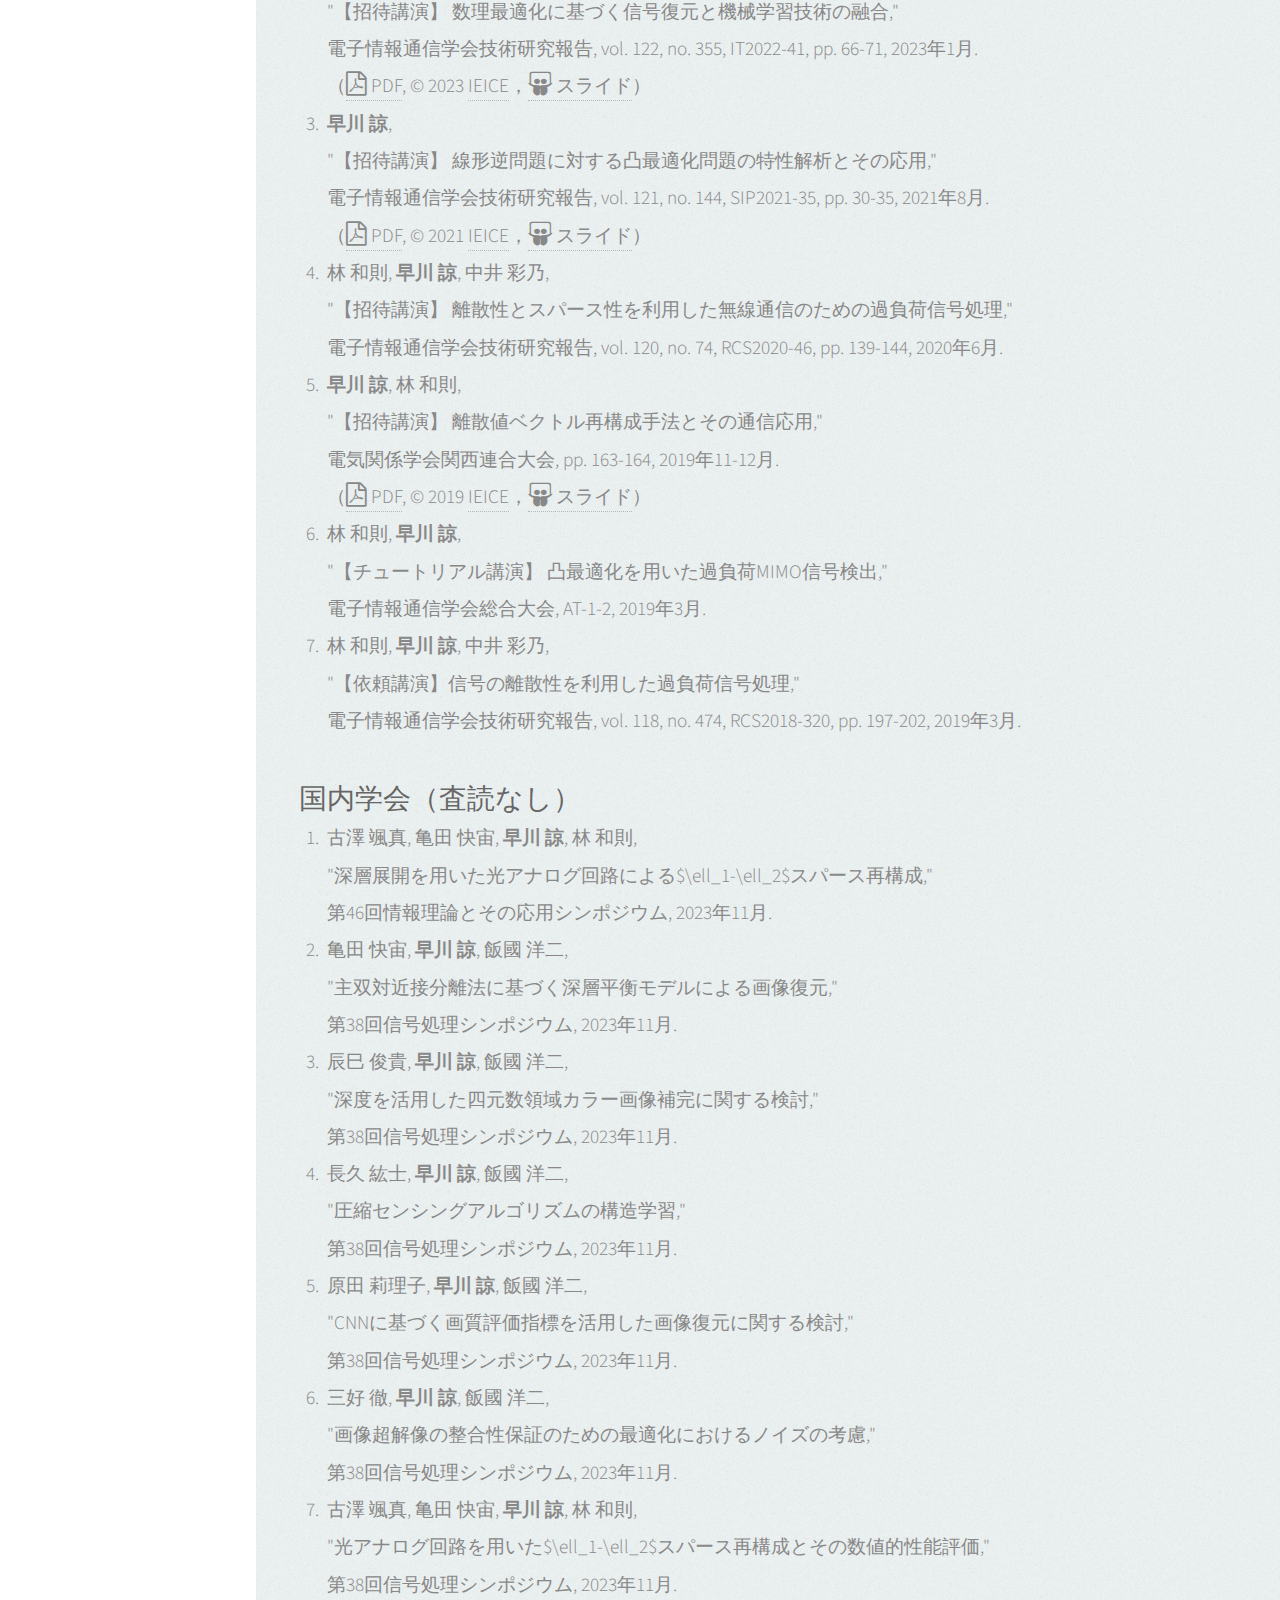
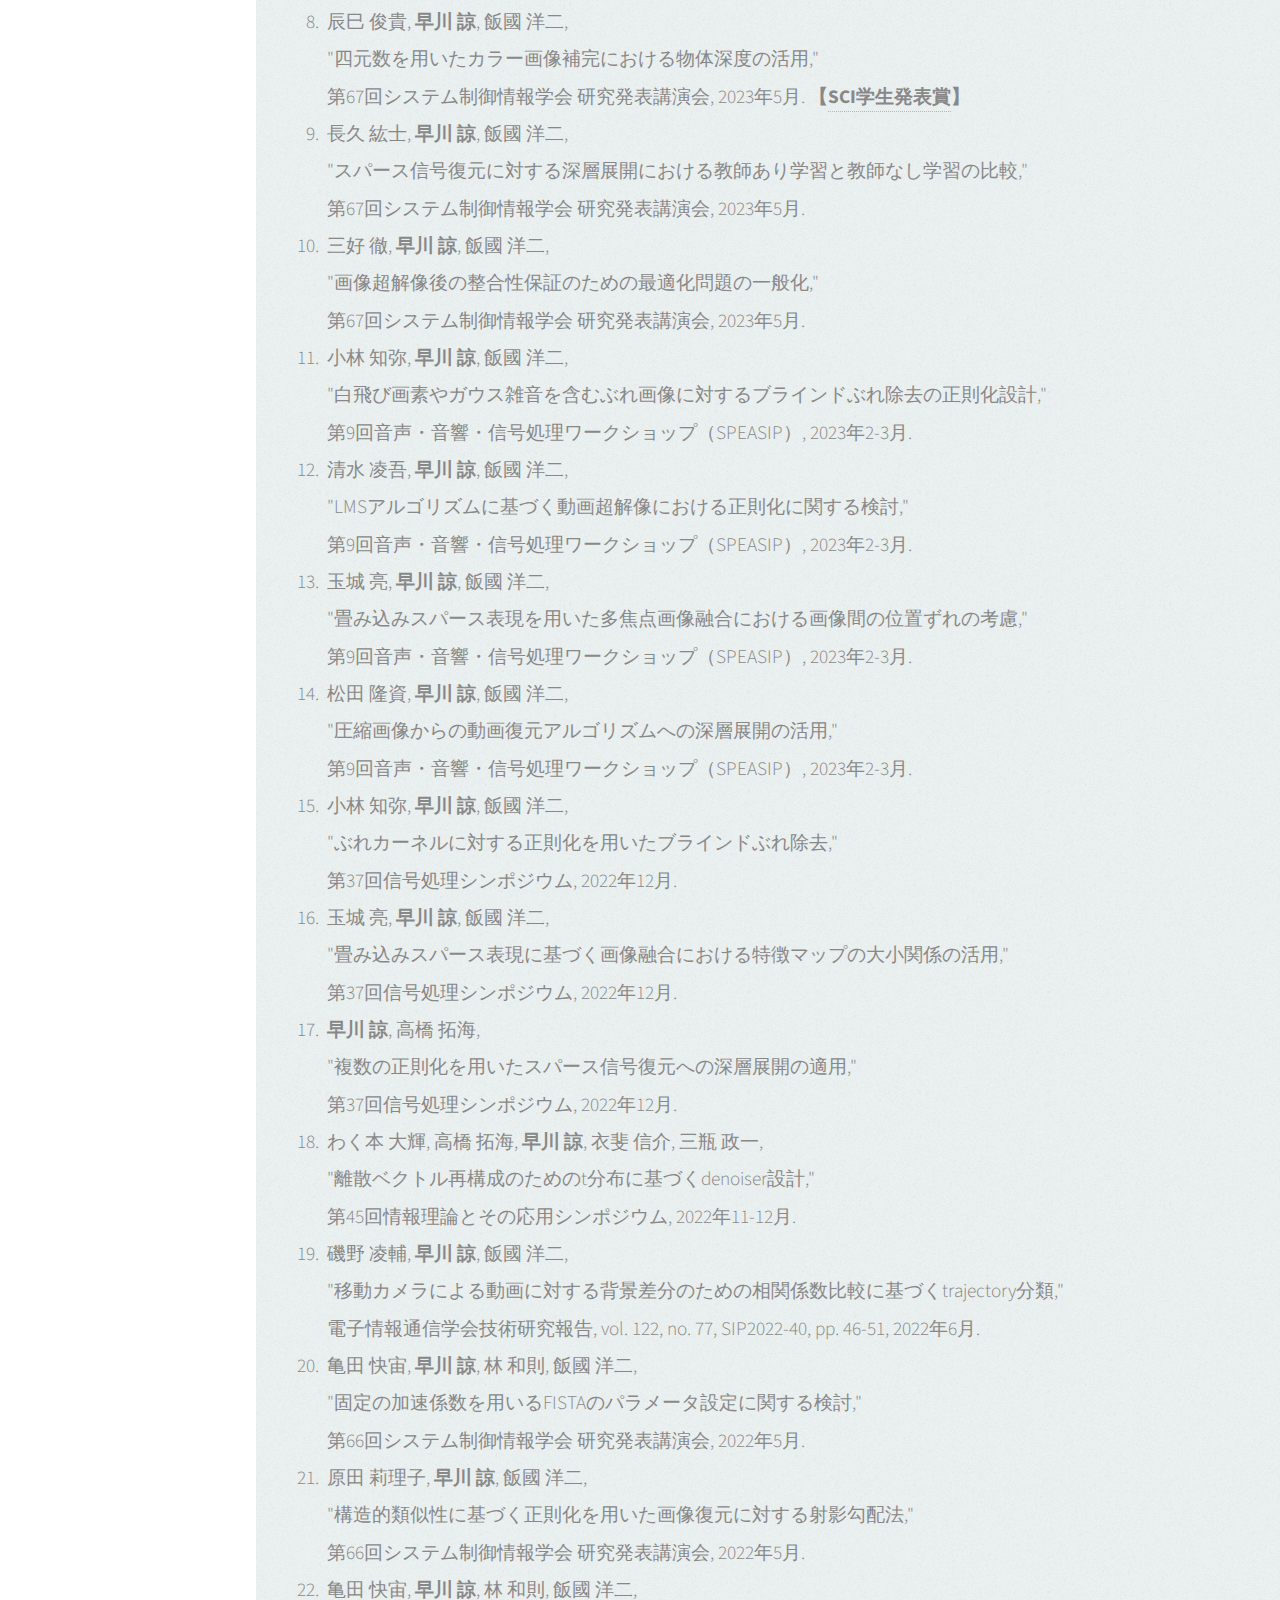
==== commit fc9c7aac: "modify" ====
--- a/index.html
+++ b/index.html
@@ -88,7 +88,7 @@
                 <ul class="list">
                     <!-- <hr> -->
                     <li>
-                        <div> <b>2023年12月17日</b> </div>
+                        <div> <b>2023年12月19日</b> </div>
                         <div>
                             <a href="https://www.sice.jp/pub/journal/">計測と制御</a>に解説記事が掲載されました．
                         </div>
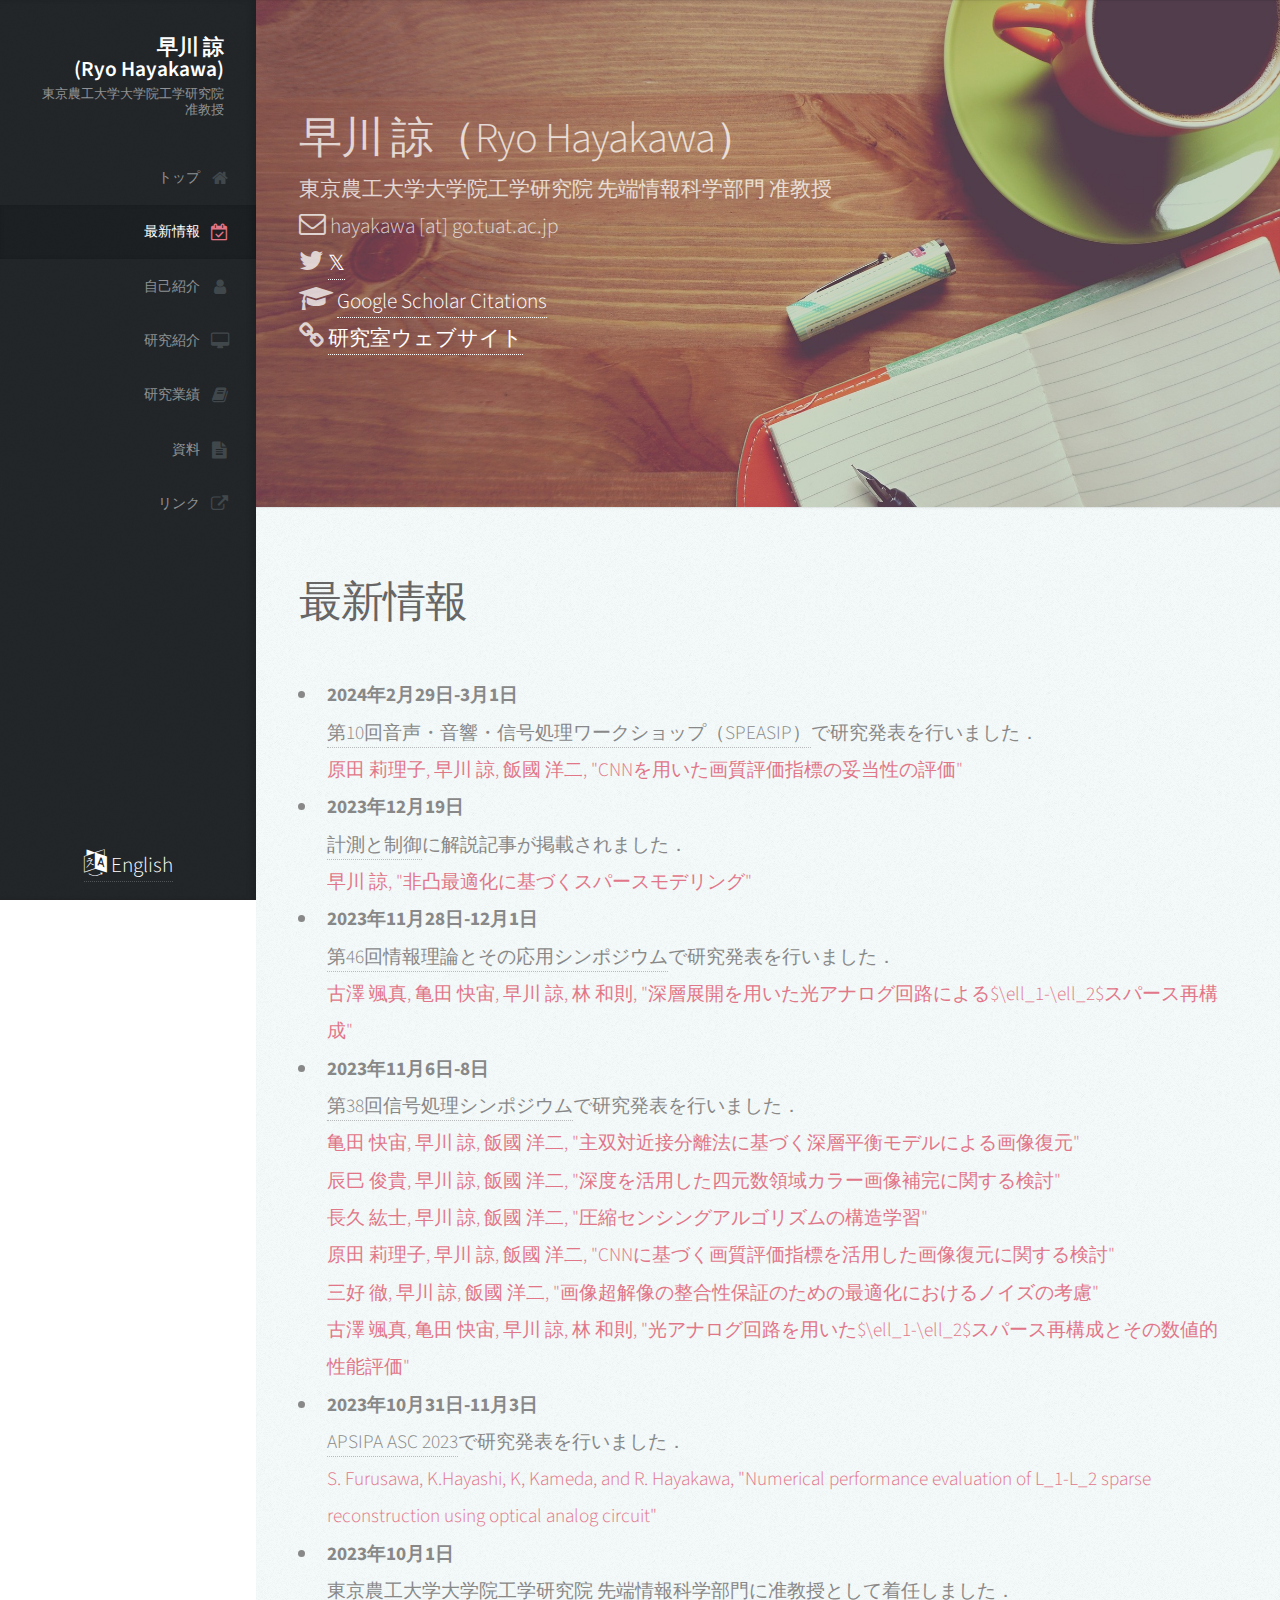
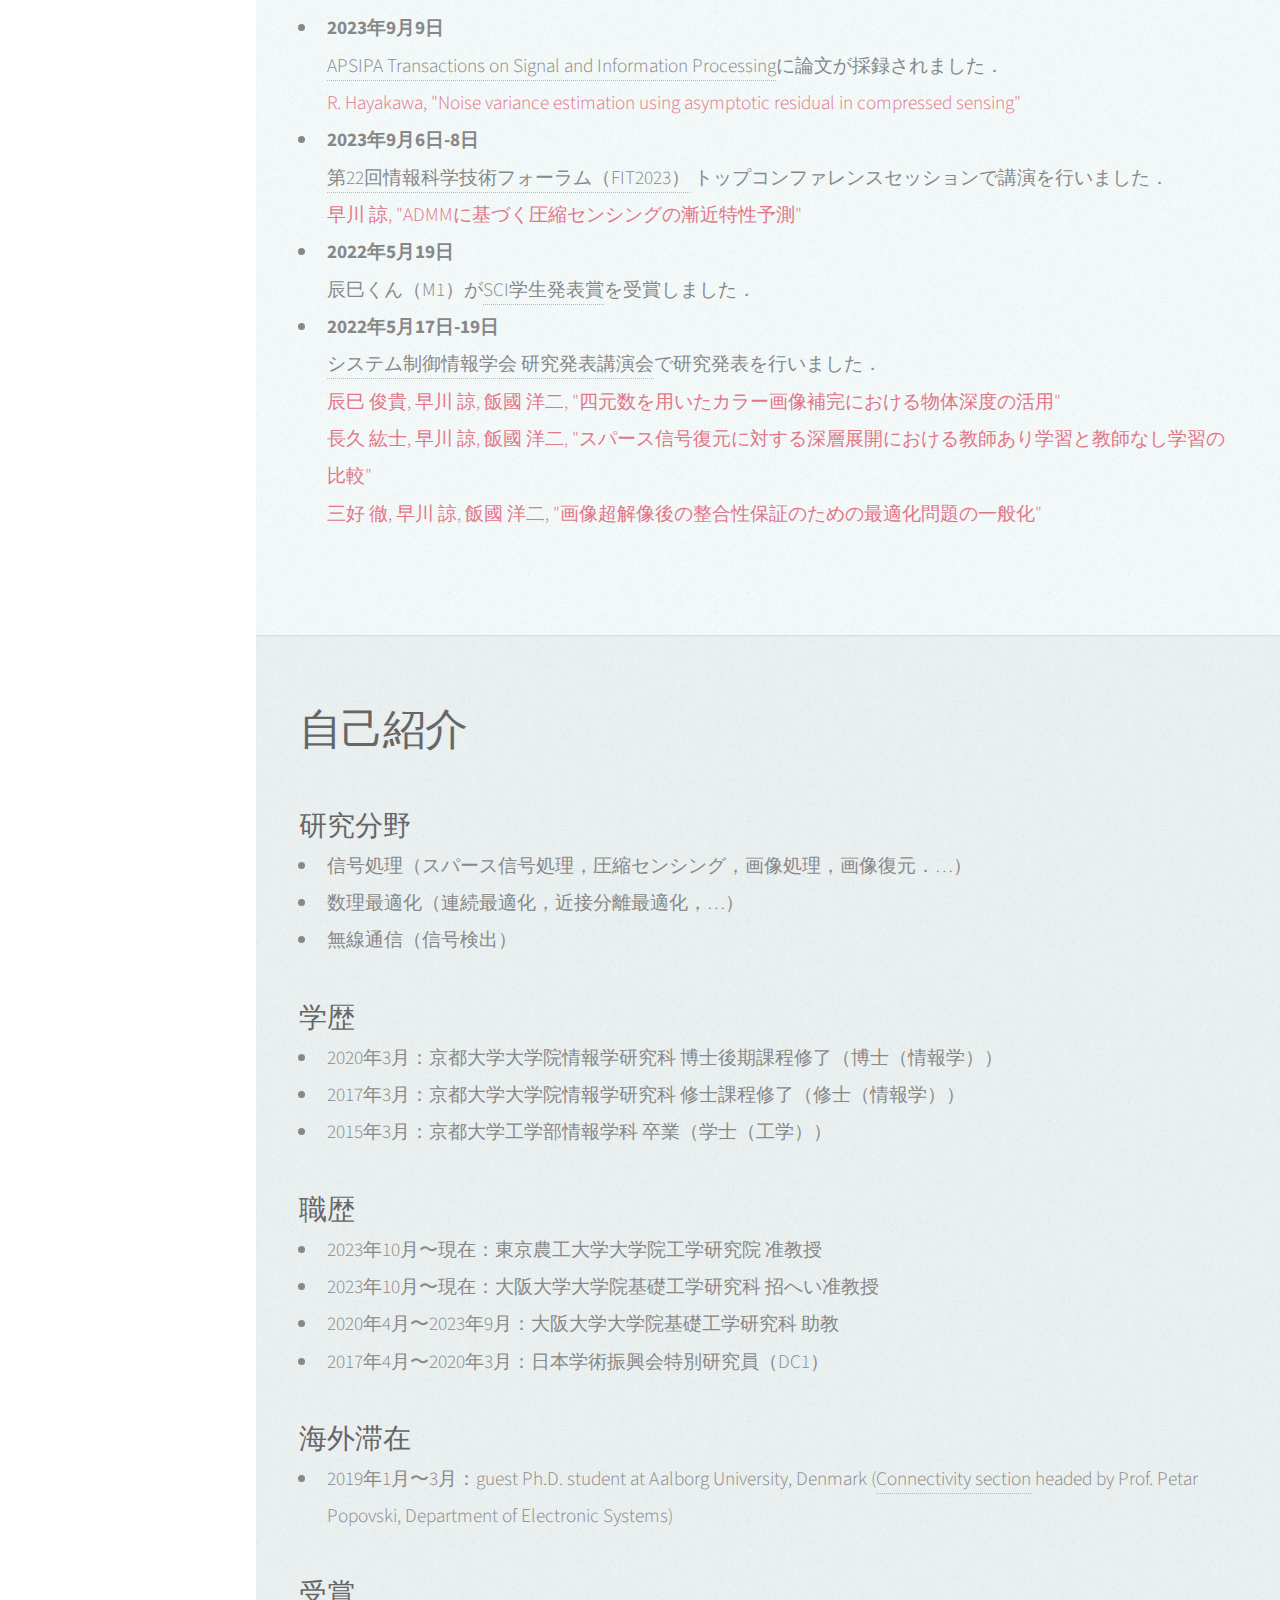
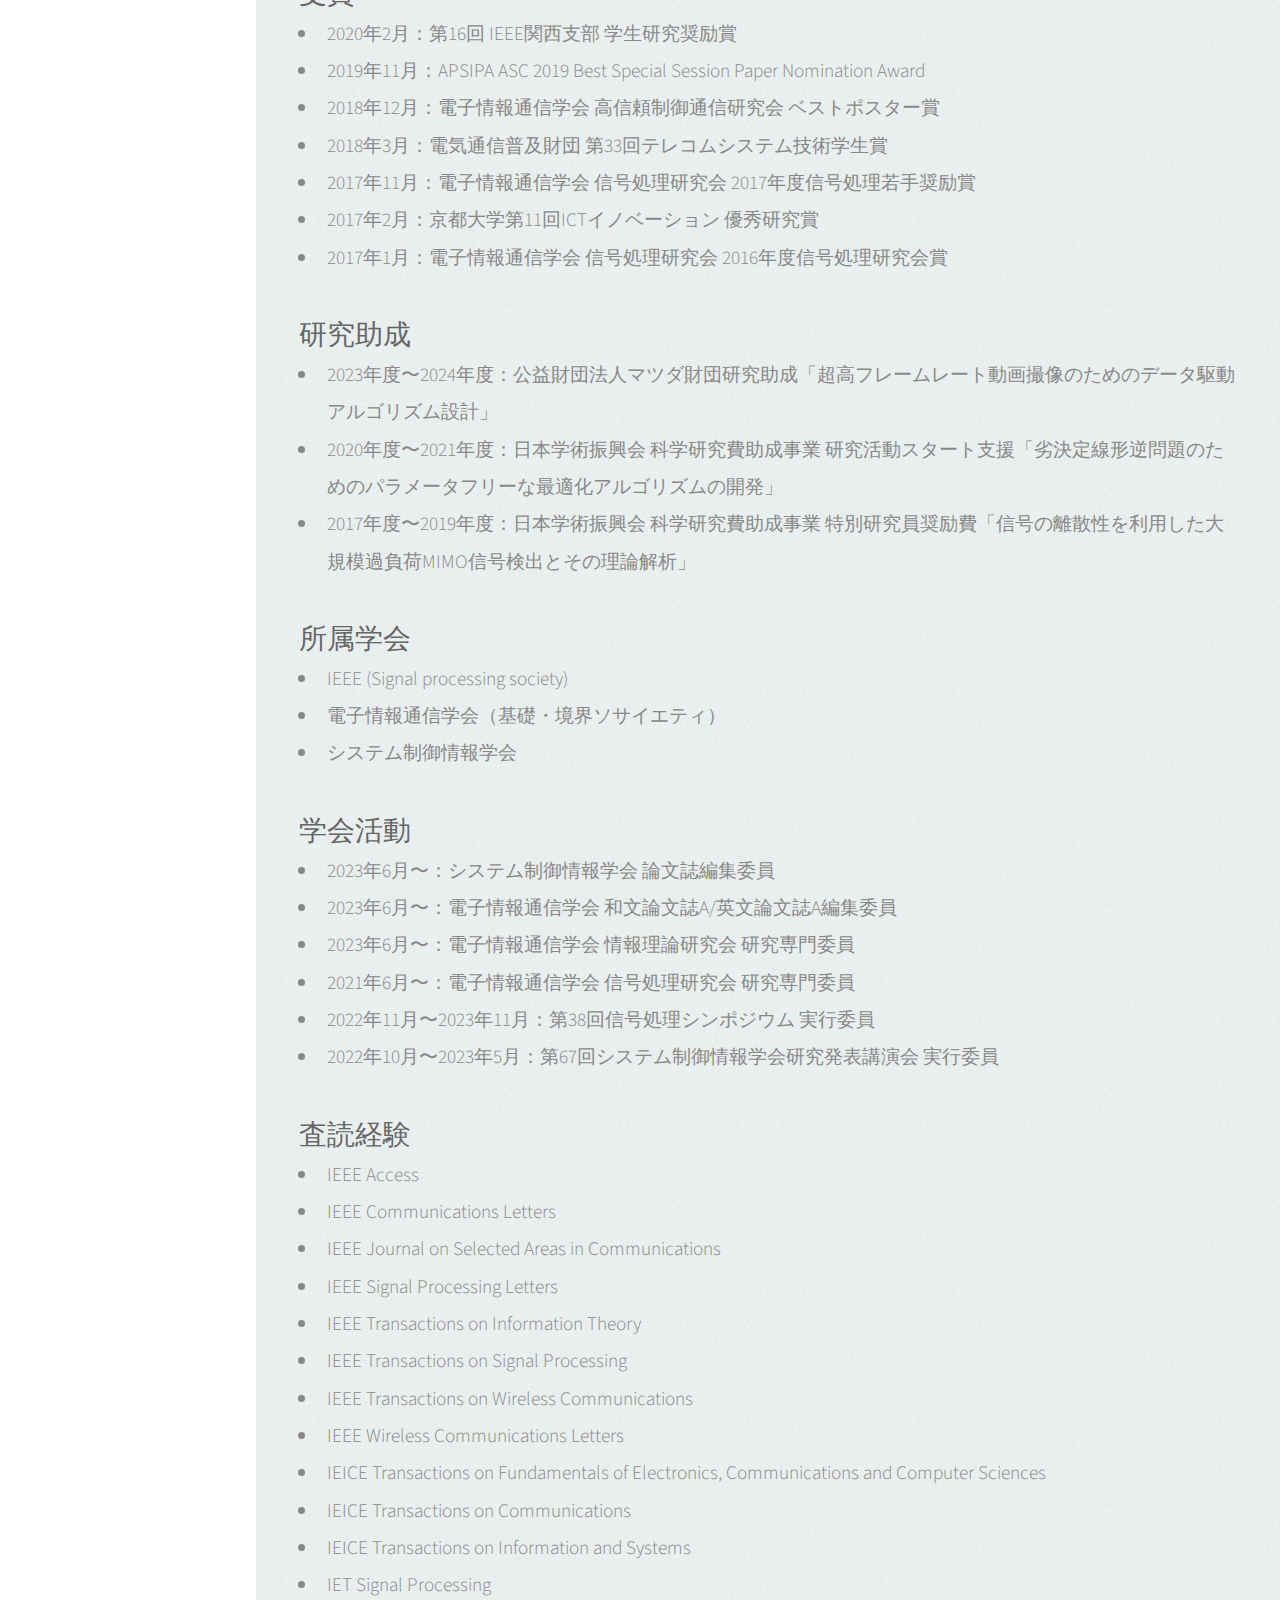
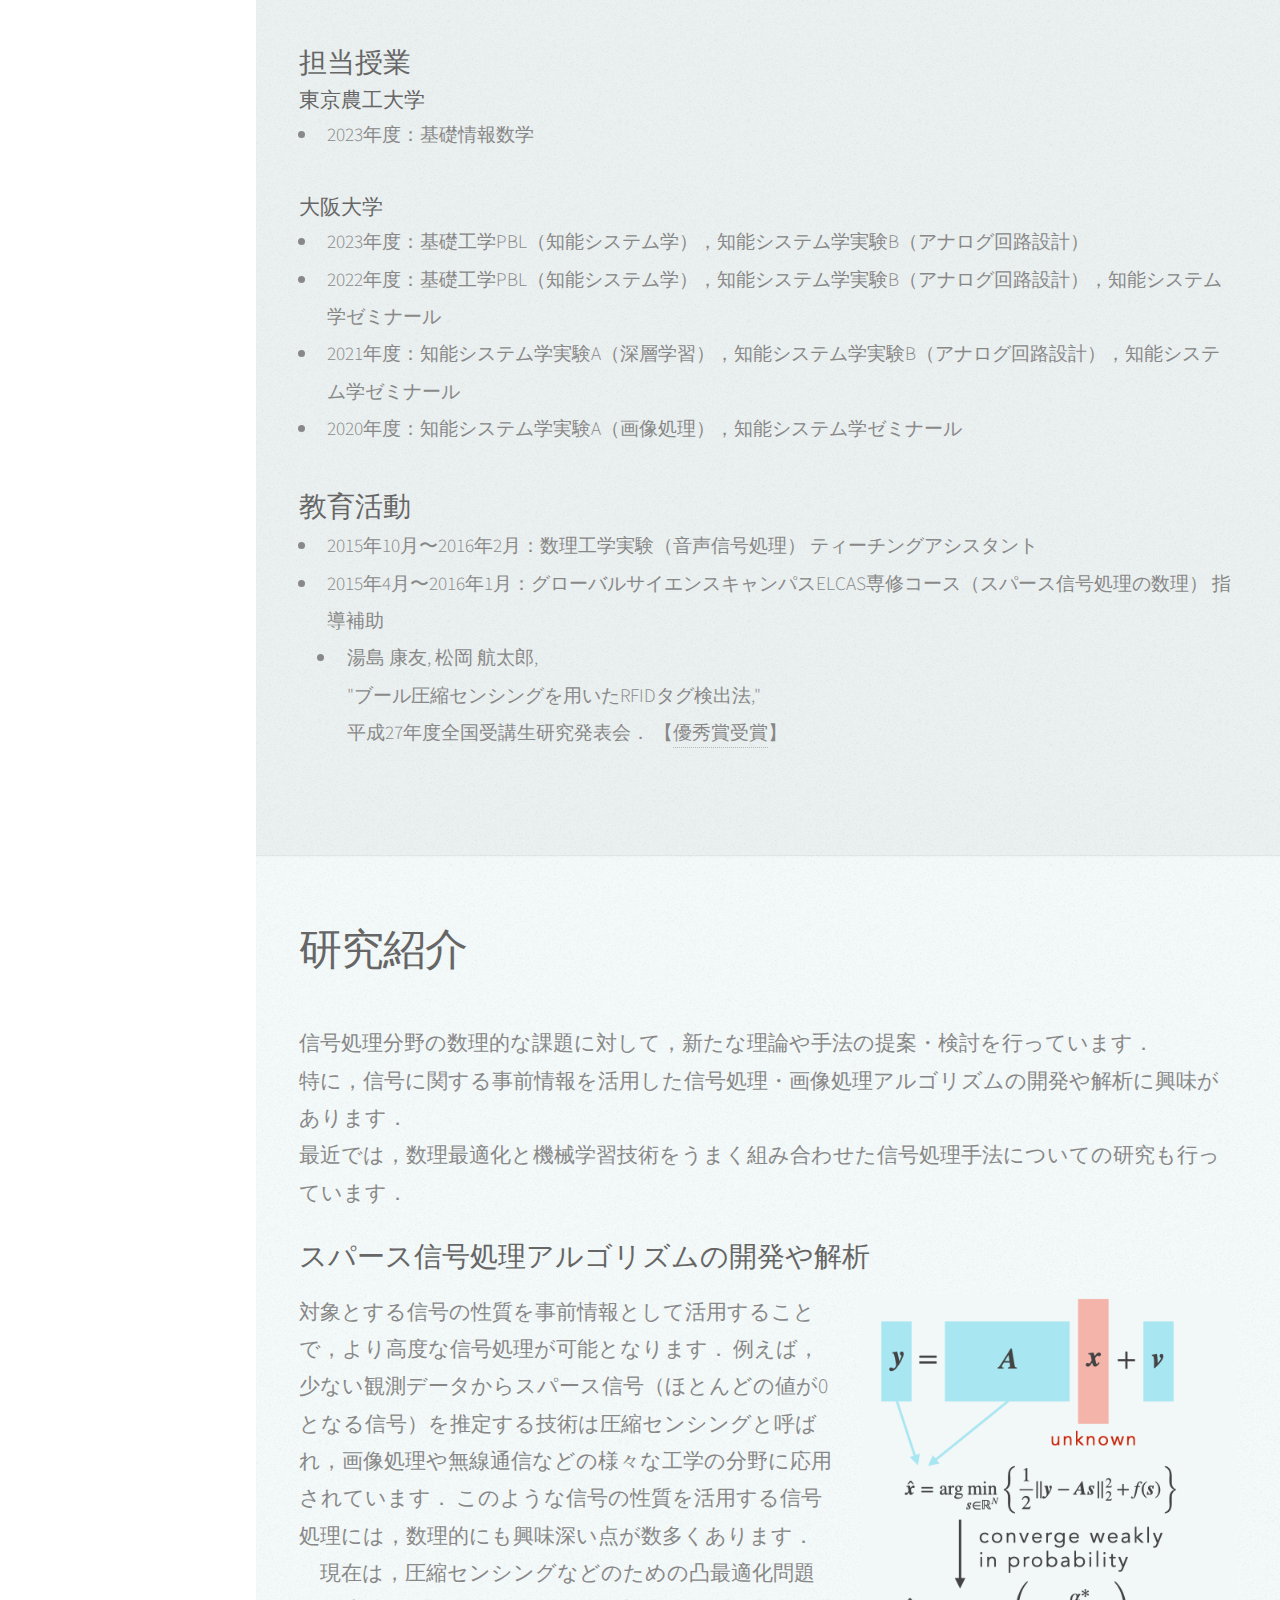
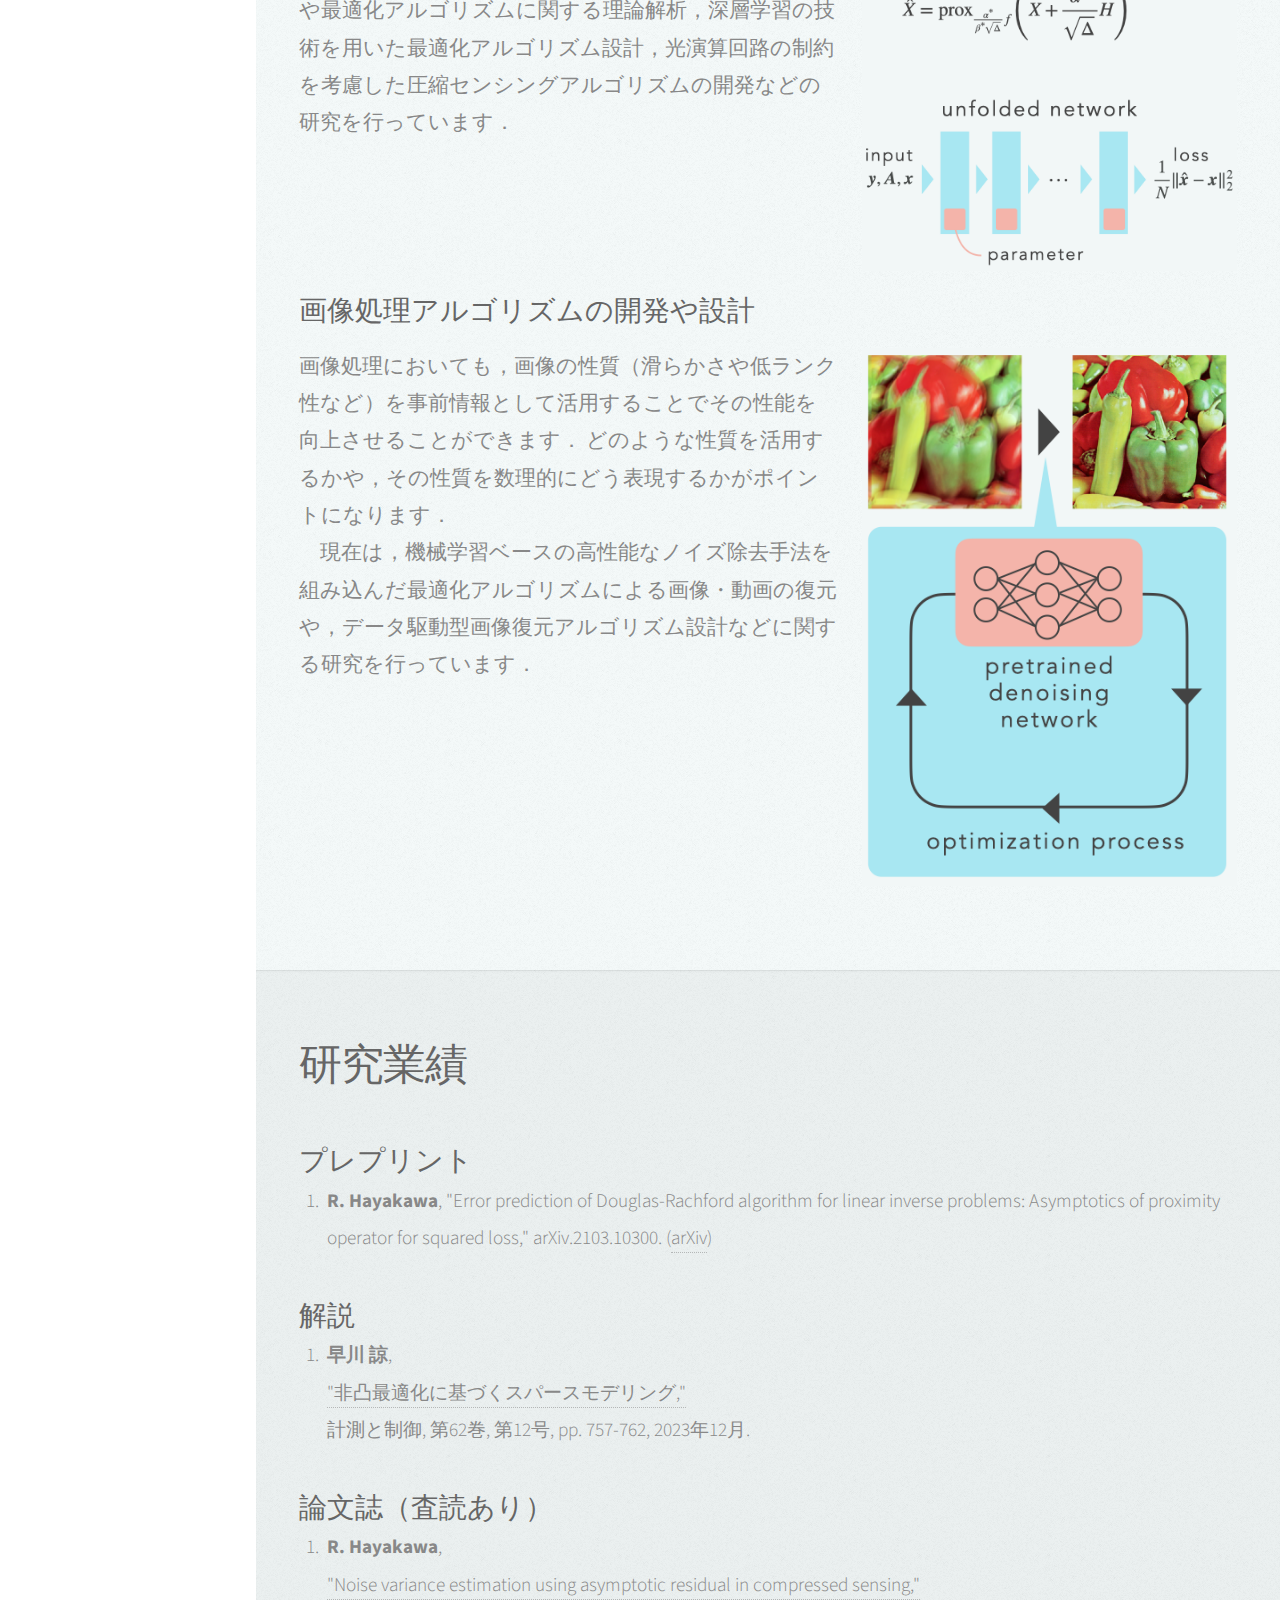
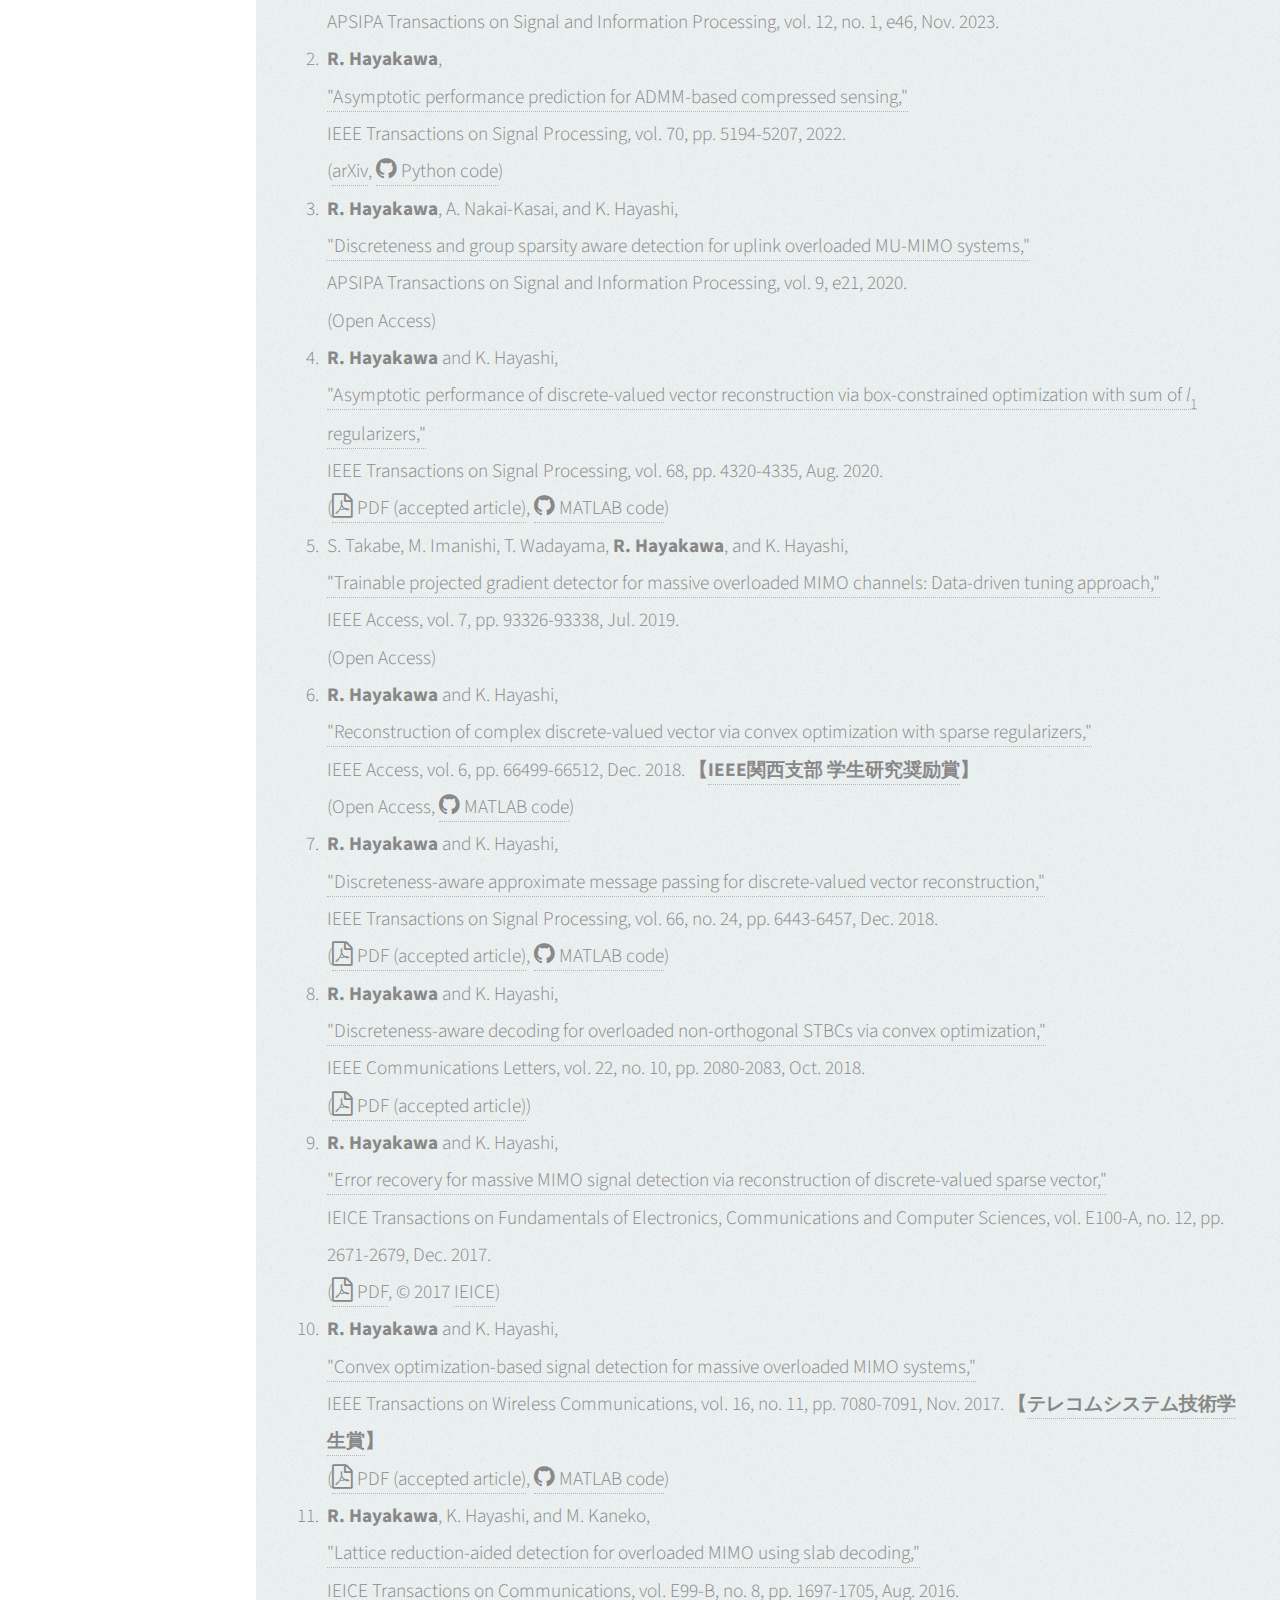
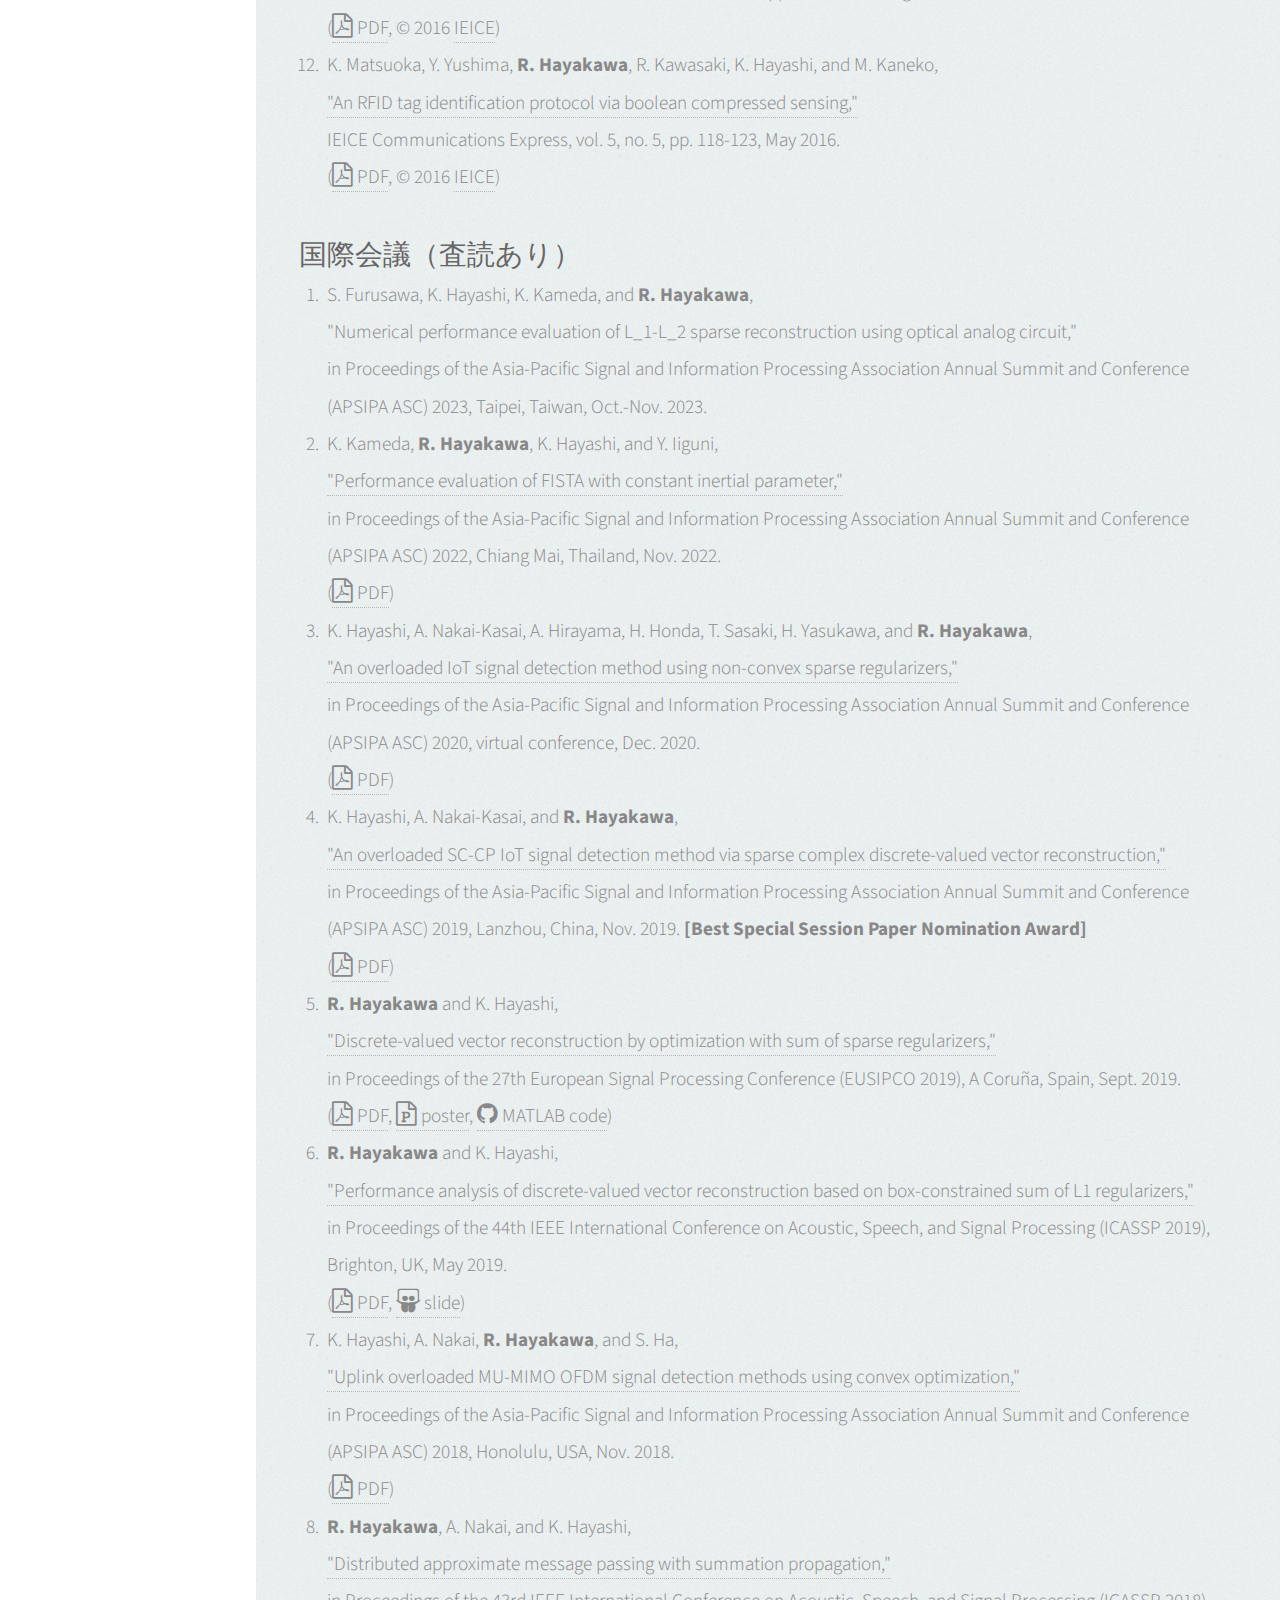
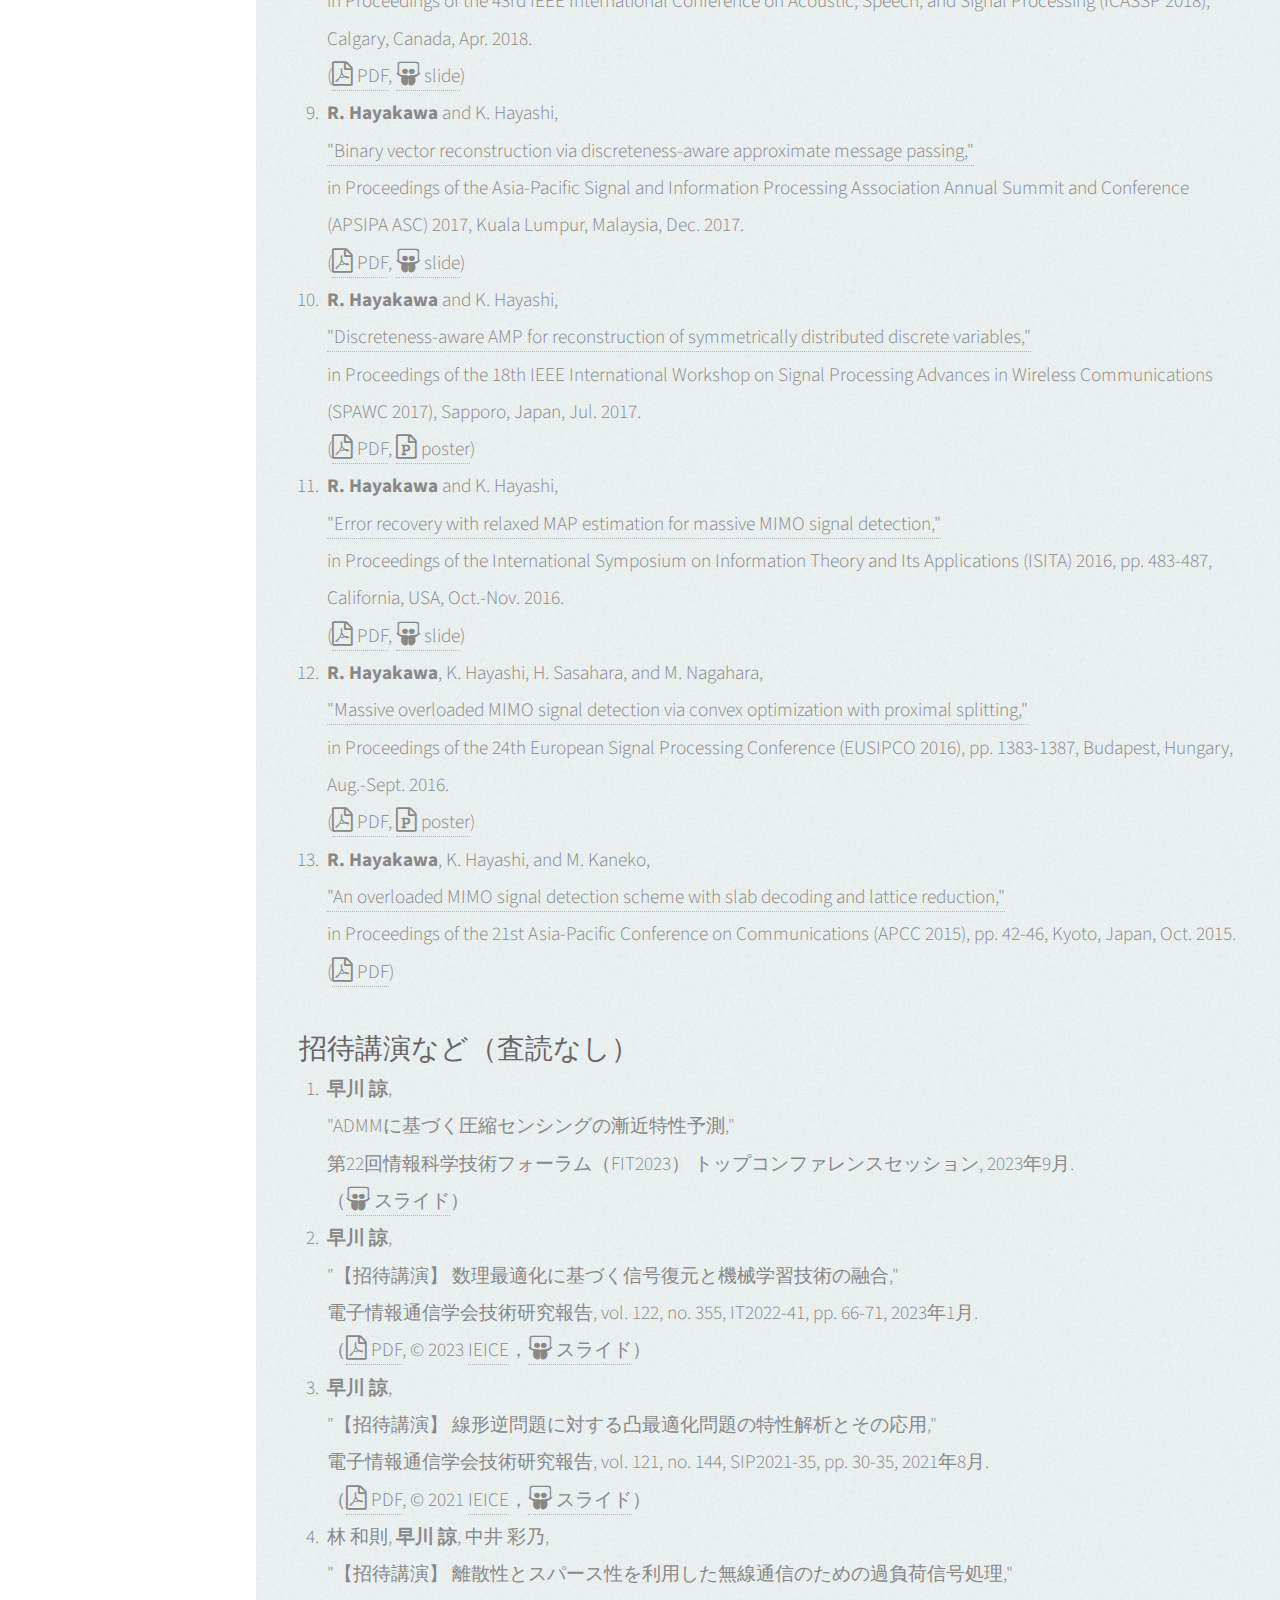
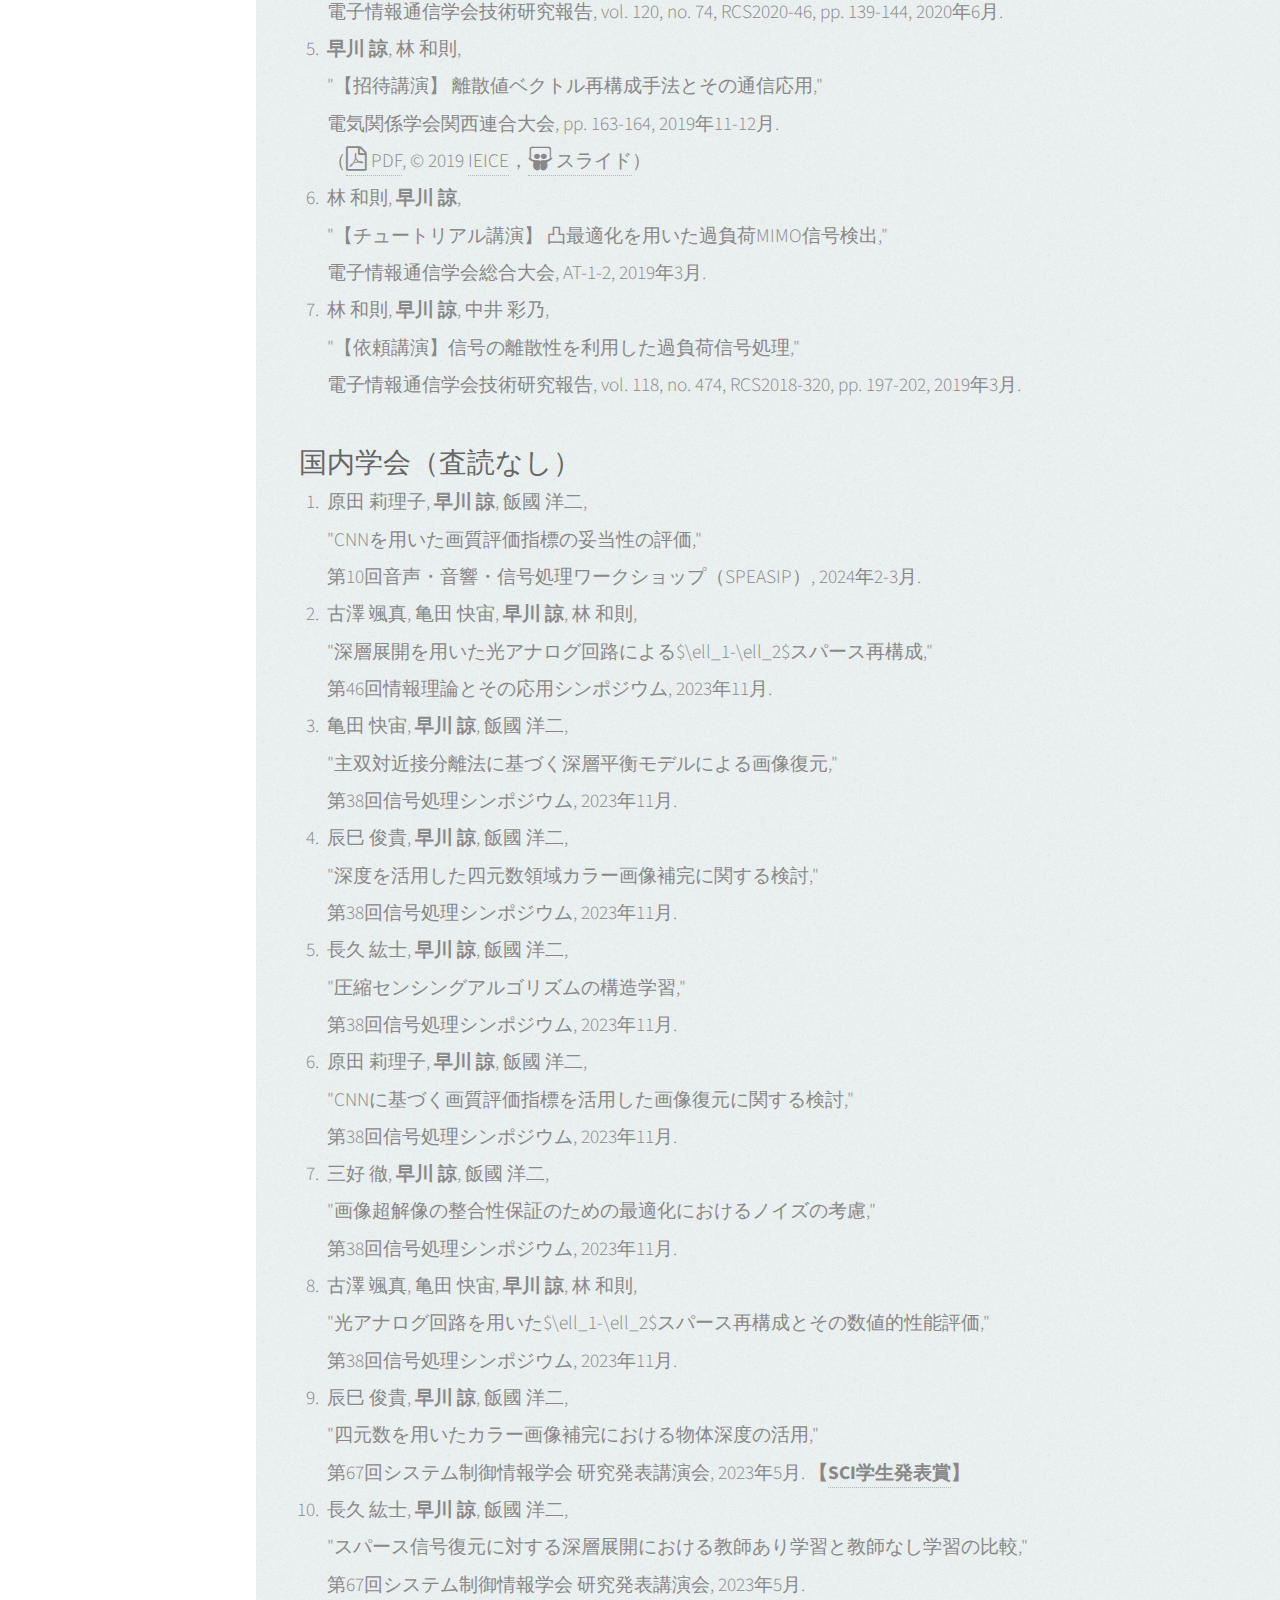
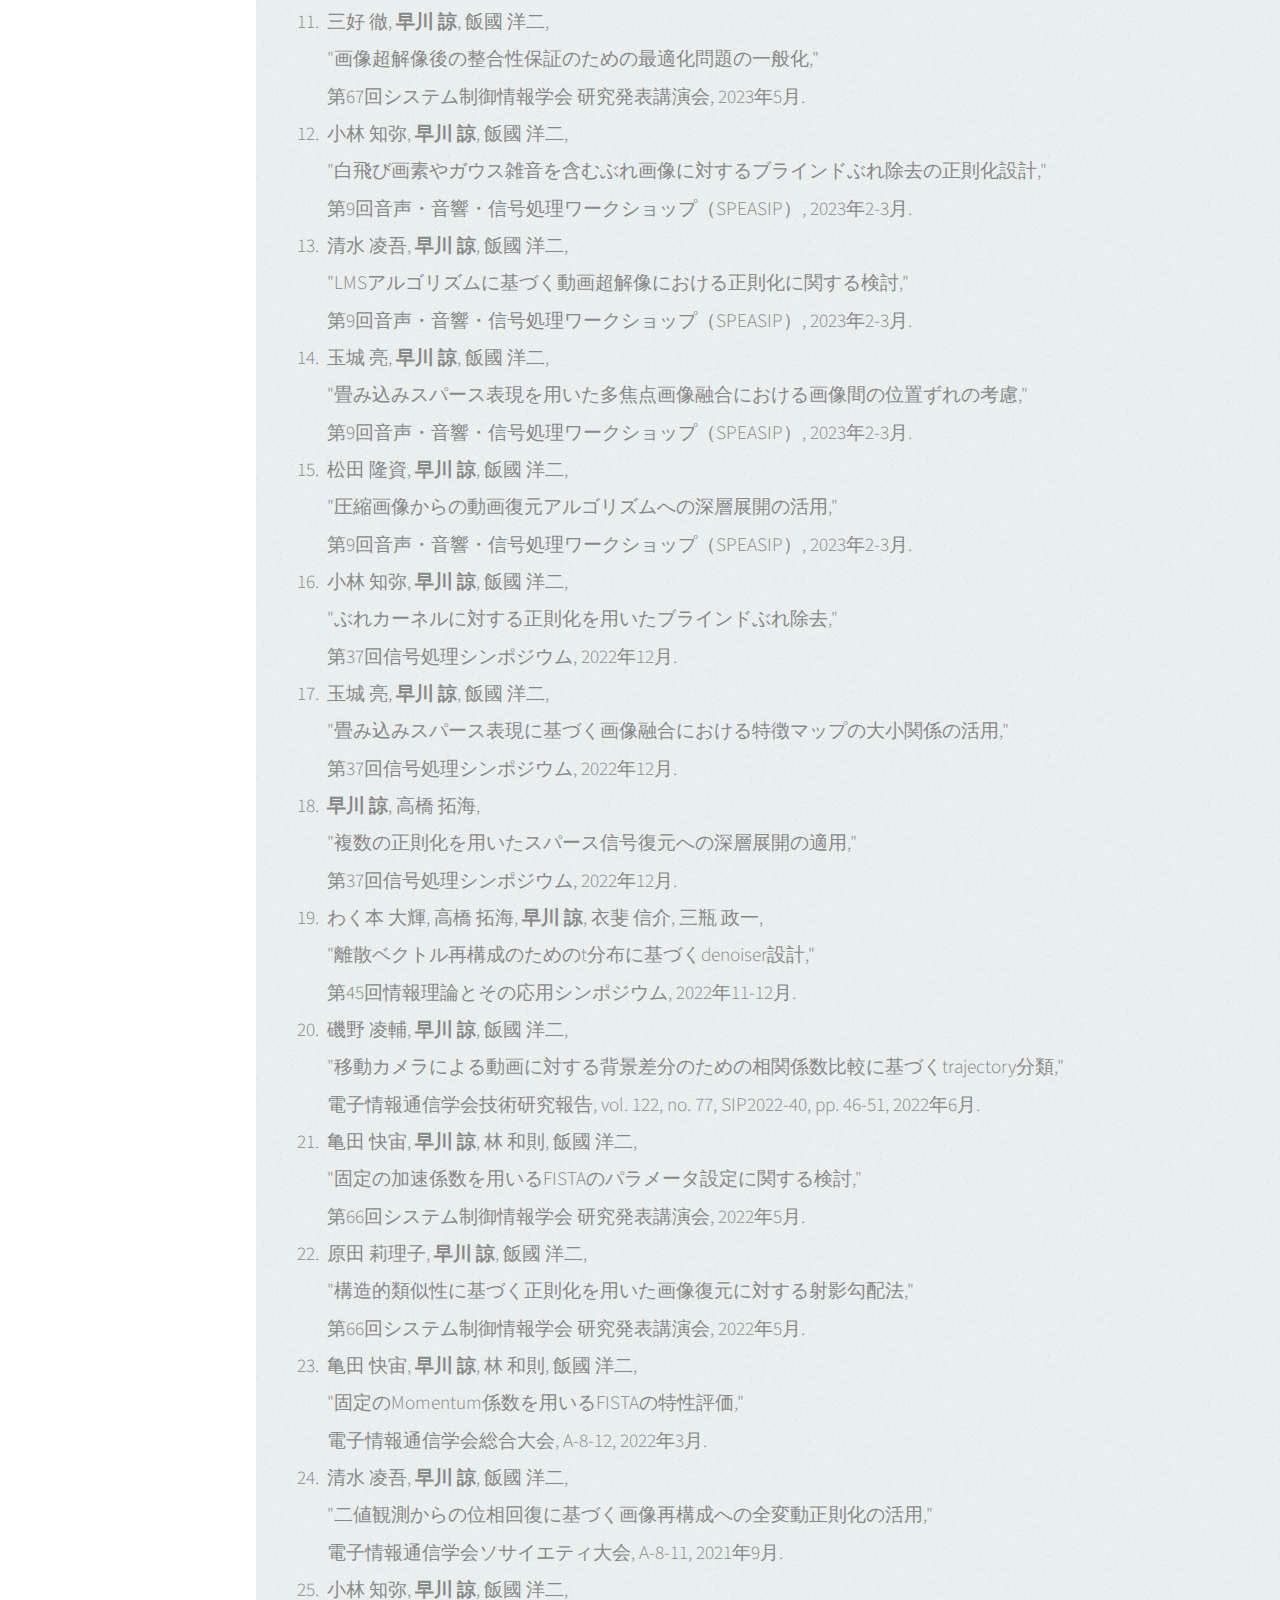
==== commit 113d1240: "update publication" ====
--- a/index.html
+++ b/index.html
@@ -70,8 +70,8 @@
                     <div> 東京農工大学大学院工学研究院 先端情報科学部門 准教授 </div>
                     <div><span class="icon fa-envelope-o"></span> hayakawa [at] go.tuat.ac.jp </div>
                     <div><span class="icon fa-twitter"></span> <a href="https://twitter.com/waddle_deeeeeee">𝕏</a> </div>
-                    <div><span class="icon fa-graduation-cap"></span> <a href="https://scholar.google.com/citations?user=J0XlYrIAAAAJ">Google Scholar Citations</a> </div><br />
-                    <div> <a href="https://web.tuat.ac.jp/~hayakawa-lab/for-prospective-students"> 学生のみなさんへ </a></div>
+                    <div><span class="icon fa-graduation-cap"></span> <a href="https://scholar.google.com/citations?user=J0XlYrIAAAAJ">Google Scholar Citations</a> </div>
+                    <div><span class="icon fa-link"></span> <a href="https://web.tuat.ac.jp/~hayakawa-lab"> 研究室ウェブサイト </a></div>
                 </header>
 
             </div>
@@ -87,6 +87,14 @@
 
                 <ul class="list">
                     <!-- <hr> -->
+                    <li>
+                        <div> <b>2024年2月29日-3月1日</b> </div>
+                        <div>
+                            <a
+                                href="https://ken.ieice.org/ken/program/index.php?tgs_regid=21980b75e60475838cd7bd31f433307fbffe4056be0b732c605405b0b7eddaa2&tgid=IEICE-SIP">第10回音声・音響・信号処理ワークショップ（SPEASIP）</a>で研究発表を行いました．
+                        </div>
+                        <div class="ref">原田 莉理子, 早川 諒, 飯國 洋二, "CNNを用いた画質評価指標の妥当性の評価"</div>
+                    </li>
                     <li>
                         <div> <b>2023年12月19日</b> </div>
                         <div>
@@ -155,30 +163,6 @@
                         <div class="ref">辰巳 俊貴, 早川 諒, 飯國 洋二, "四元数を用いたカラー画像補完における物体深度の活用"</div>
                         <div class="ref">長久 紘士, 早川 諒, 飯國 洋二, "スパース信号復元に対する深層展開における教師あり学習と教師なし学習の比較"</div>
                         <div class="ref">三好 徹, 早川 諒, 飯國 洋二, "画像超解像後の整合性保証のための最適化問題の一般化"</div>
-                    </li>
-                    <li>
-                        <div> <b>2023年2月28日-3月1日</b> </div>
-                        <div>
-                            <a
-                                href="https://ken.ieice.org/ken/program/index.php?tgs_regid=7b8adbe2a4975b957e13bc8920280d9f668a570234e214bb82c0a5e2421f2a88&tgid=IEICE-SIP">第9回音声・音響・信号処理ワークショップ（SPEASIP）</a>で研究発表を行いました．
-                        </div>
-                        <div class="ref">小林 知弥, 早川 諒, 飯國 洋二, "白飛び画素やガウス雑音を含むぶれ画像に対するブラインドぶれ除去の正則化設計"</div>
-                        <div class="ref">清水 凌吾, 早川 諒, 飯國 洋二, "LMSアルゴリズムに基づく動画超解像における正則化に関する検討"</div>
-                        <div class="ref">玉城 亮, 早川 諒, 飯國 洋二, "畳み込みスパース表現を用いた多焦点画像融合における画像間の位置ずれの考慮"</div>
-                        <div class="ref">松田 隆資, 早川 諒, 飯國 洋二, "圧縮画像からの動画復元アルゴリズムへの深層展開の活用"</div>
-                    </li>
-                    <li>
-                        <div> <b>2023年1月24日-25日</b> </div>
-                        <div>
-                            <a
-                                href="https://ken.ieice.org/ken/program/index.php?tgs_regid=0799a272a2a8049c0a69d3bc94a694ca608208a0ac044fe9dbdf86353fd391b1&tgid=IEICE-IT">電子情報通信学会
-                                情報理論研究会</a>で招待講演を行いました．
-                                （<a href="paper/IT2022-41.pdf"><span class="icon fa-file-pdf-o"></span>PDF</a>, &copy;
-                                2023 <a href="https://search.ieice.org/index.html">IEICE</a>，<a
-                                    href="https://www.docswell.com/s/rhayakawa/5L7375-IT202301"><span
-                                        class="icon fa-slideshare"></span> スライド</a>）
-                        </div>
-                        <div class="ref">早川 諒, "【招待講演】 数理最適化に基づく信号復元と機械学習技術の融合"</div>
                     </li>
                 </ul>
 
@@ -340,7 +324,7 @@
                     どのような性質を活用するかや，その性質を数理的にどう表現するかがポイントになります．
                 </div>
                 <div class="paragraph">
-                    現在は，機械学習ベースの高性能なノイズ除去手法を組み込んだ最適化アルゴリズムによる画像・動画の復元やスパースモデリングに基づく多焦点画像融合などに関する研究を行っています．
+                    現在は，機械学習ベースの高性能なノイズ除去手法を組み込んだ最適化アルゴリズムによる画像・動画の復元や，データ駆動型画像復元アルゴリズム設計などに関する研究を行っています．
                 </div>
 
             </div>
@@ -863,6 +847,13 @@
                 <h3> 国内学会（査読なし） </h3>
                 <ol class="list">
                     <li>
+                        <div> 原田 莉理子, <b>早川 諒</b>, 飯國 洋二, </div>
+                        <div>"CNNを用いた画質評価指標の妥当性の評価," </div>
+                        <div>
+                            第10回音声・音響・信号処理ワークショップ（SPEASIP）, 2024年2-3月.
+                        </div>
+                    </li>
+                    <li>
                         <div> 古澤 颯真, 亀田 快宙, <b>早川 諒</b>, 林 和則, </div>
                         <div>"深層展開を用いた光アナログ回路による$\ell_1-\ell_2$スパース再構成," </div>
                         <div>
@@ -1315,7 +1306,7 @@
         <ul class="copyright">
             <li>&copy; Ryo Hayakawa</li>
             <li>Design: <a href="http://html5up.net">HTML5 UP</a></li>
-            <li>Last update: December 19, 2023</li>
+            <li>Last update: March 5, 2024</li>
         </ul>
 
     </div>
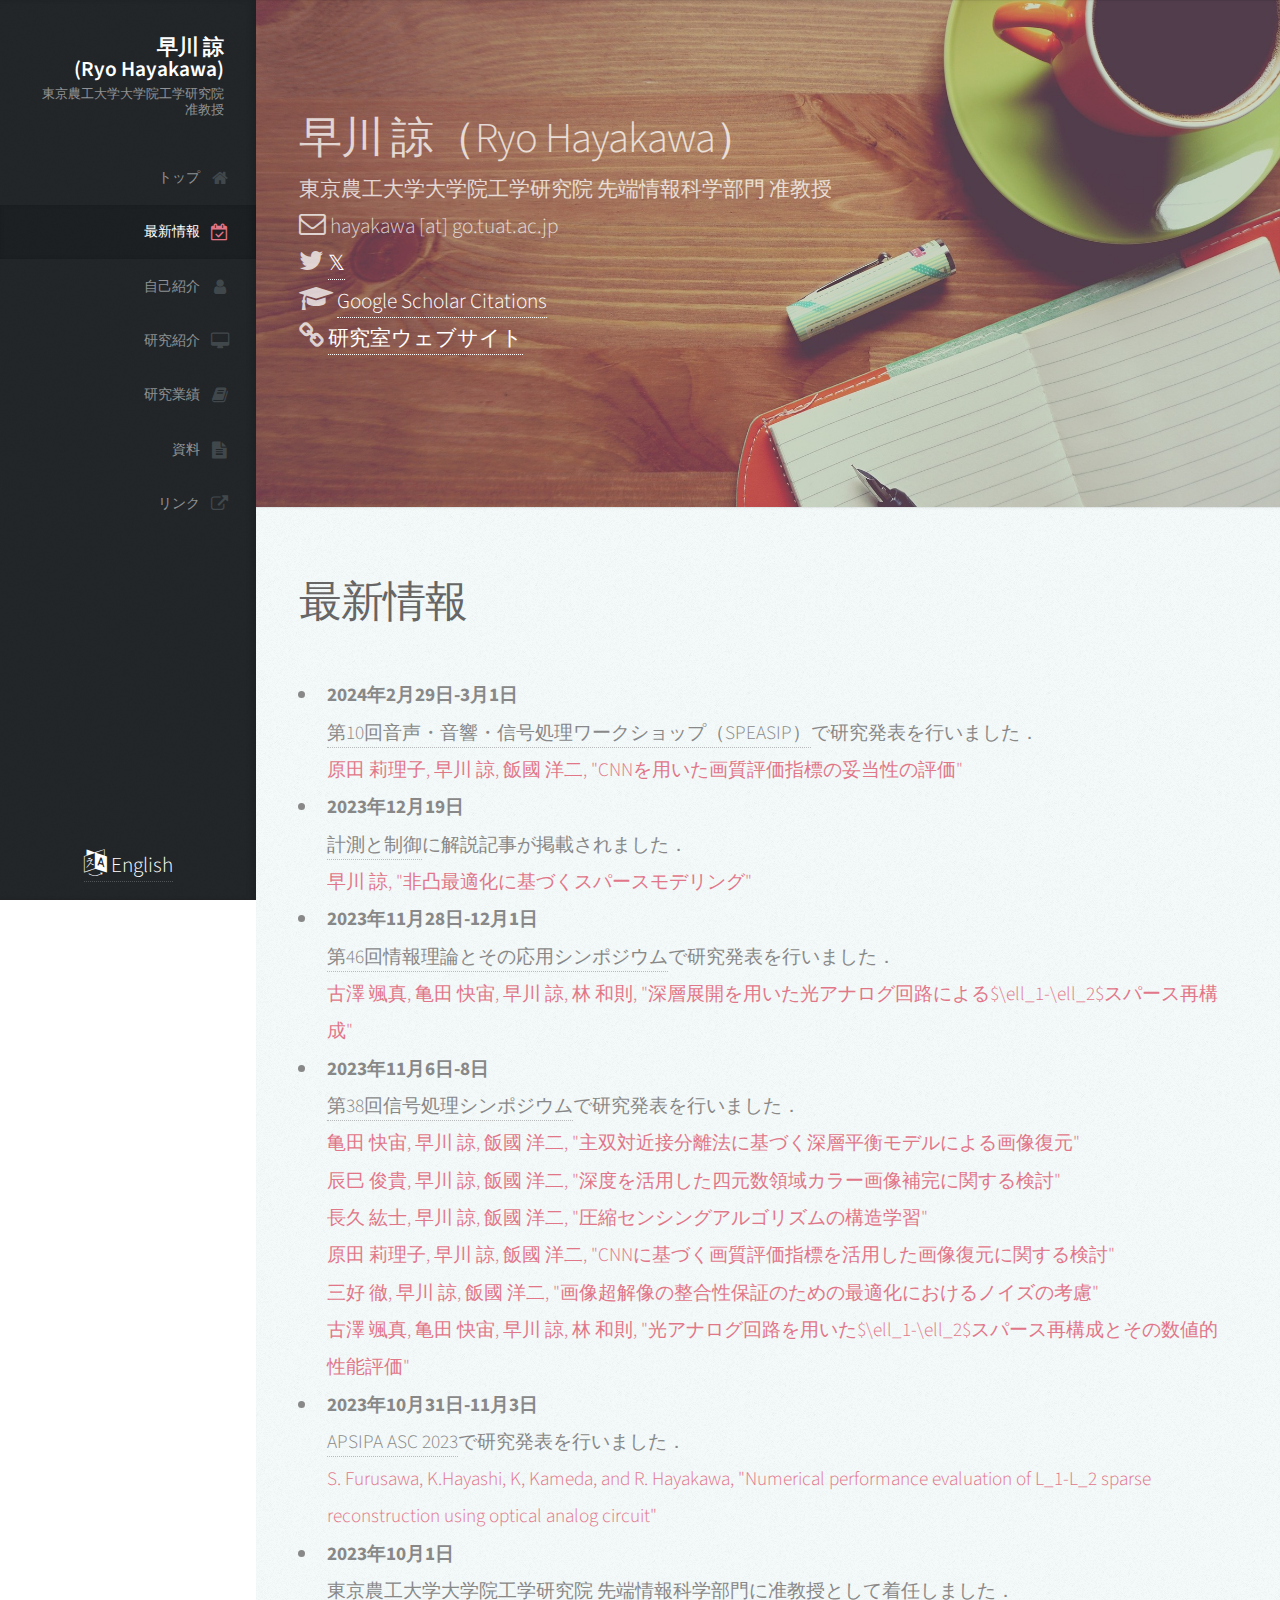
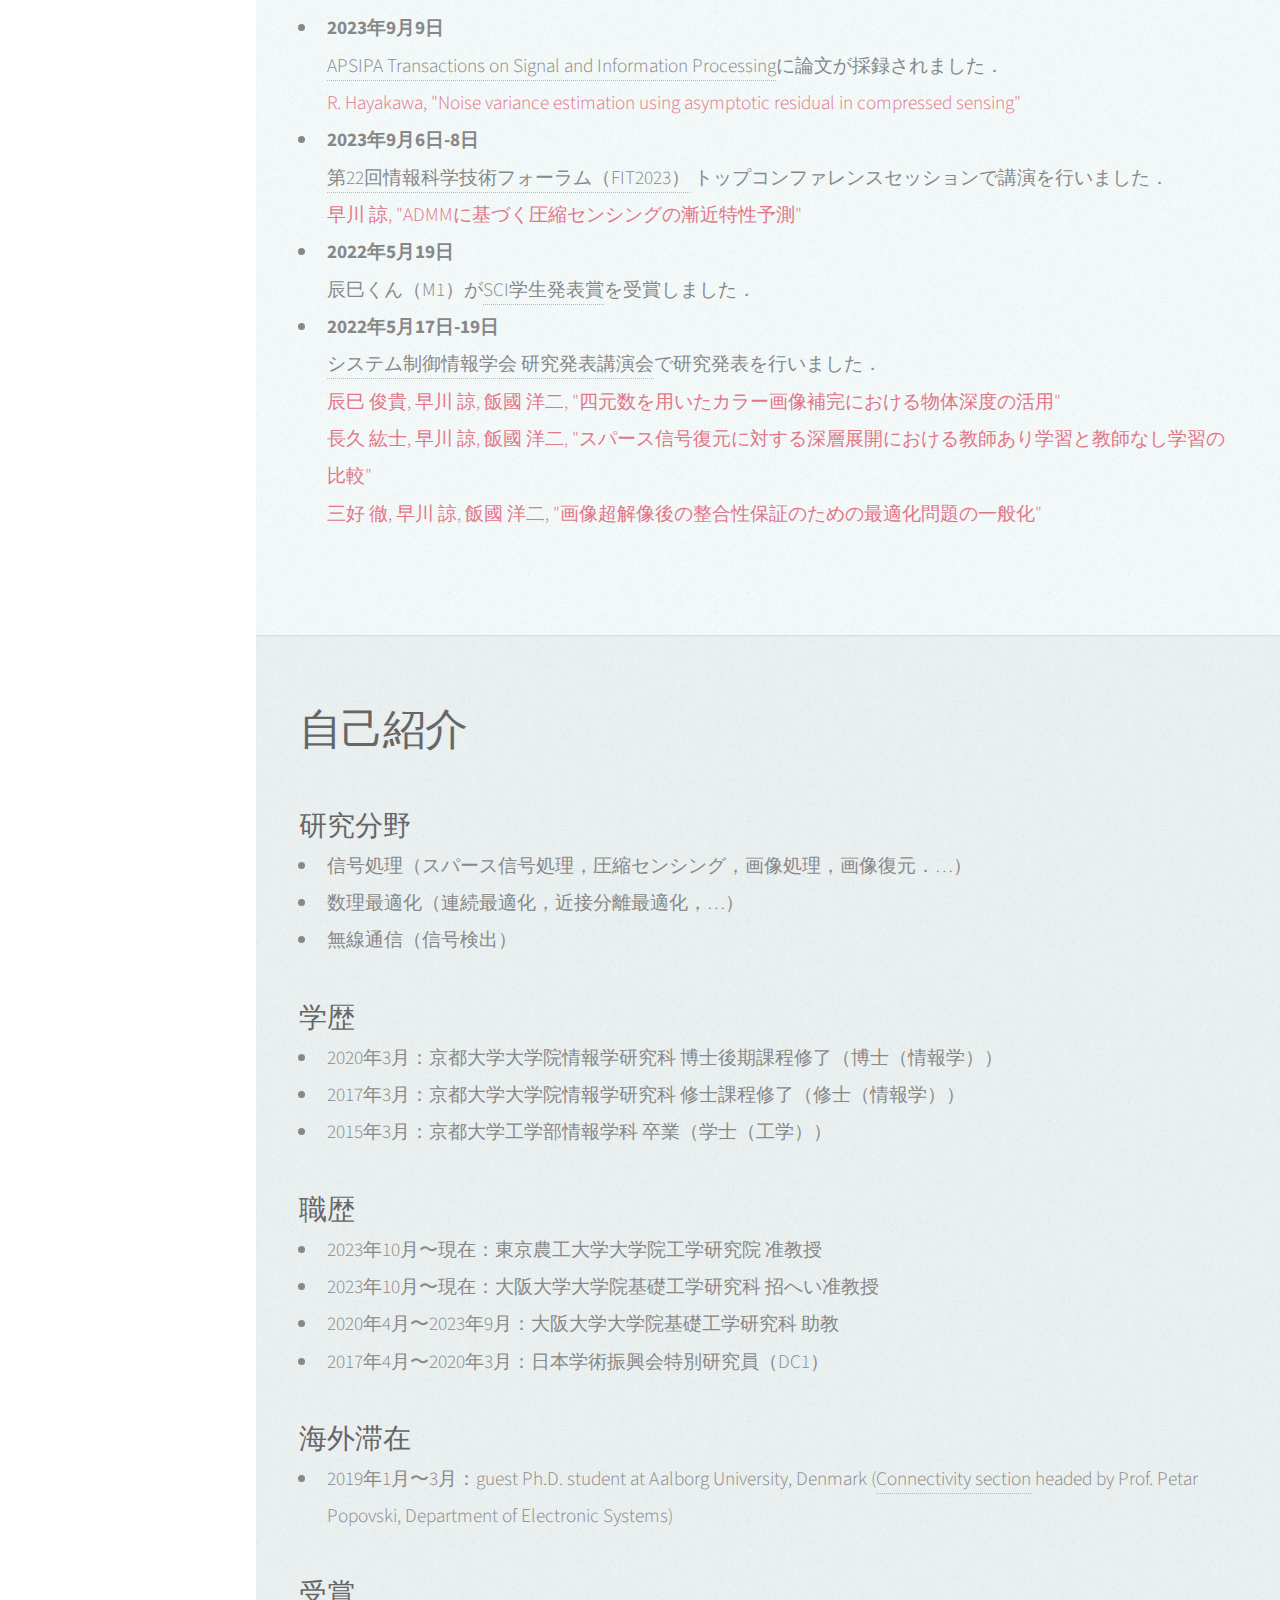
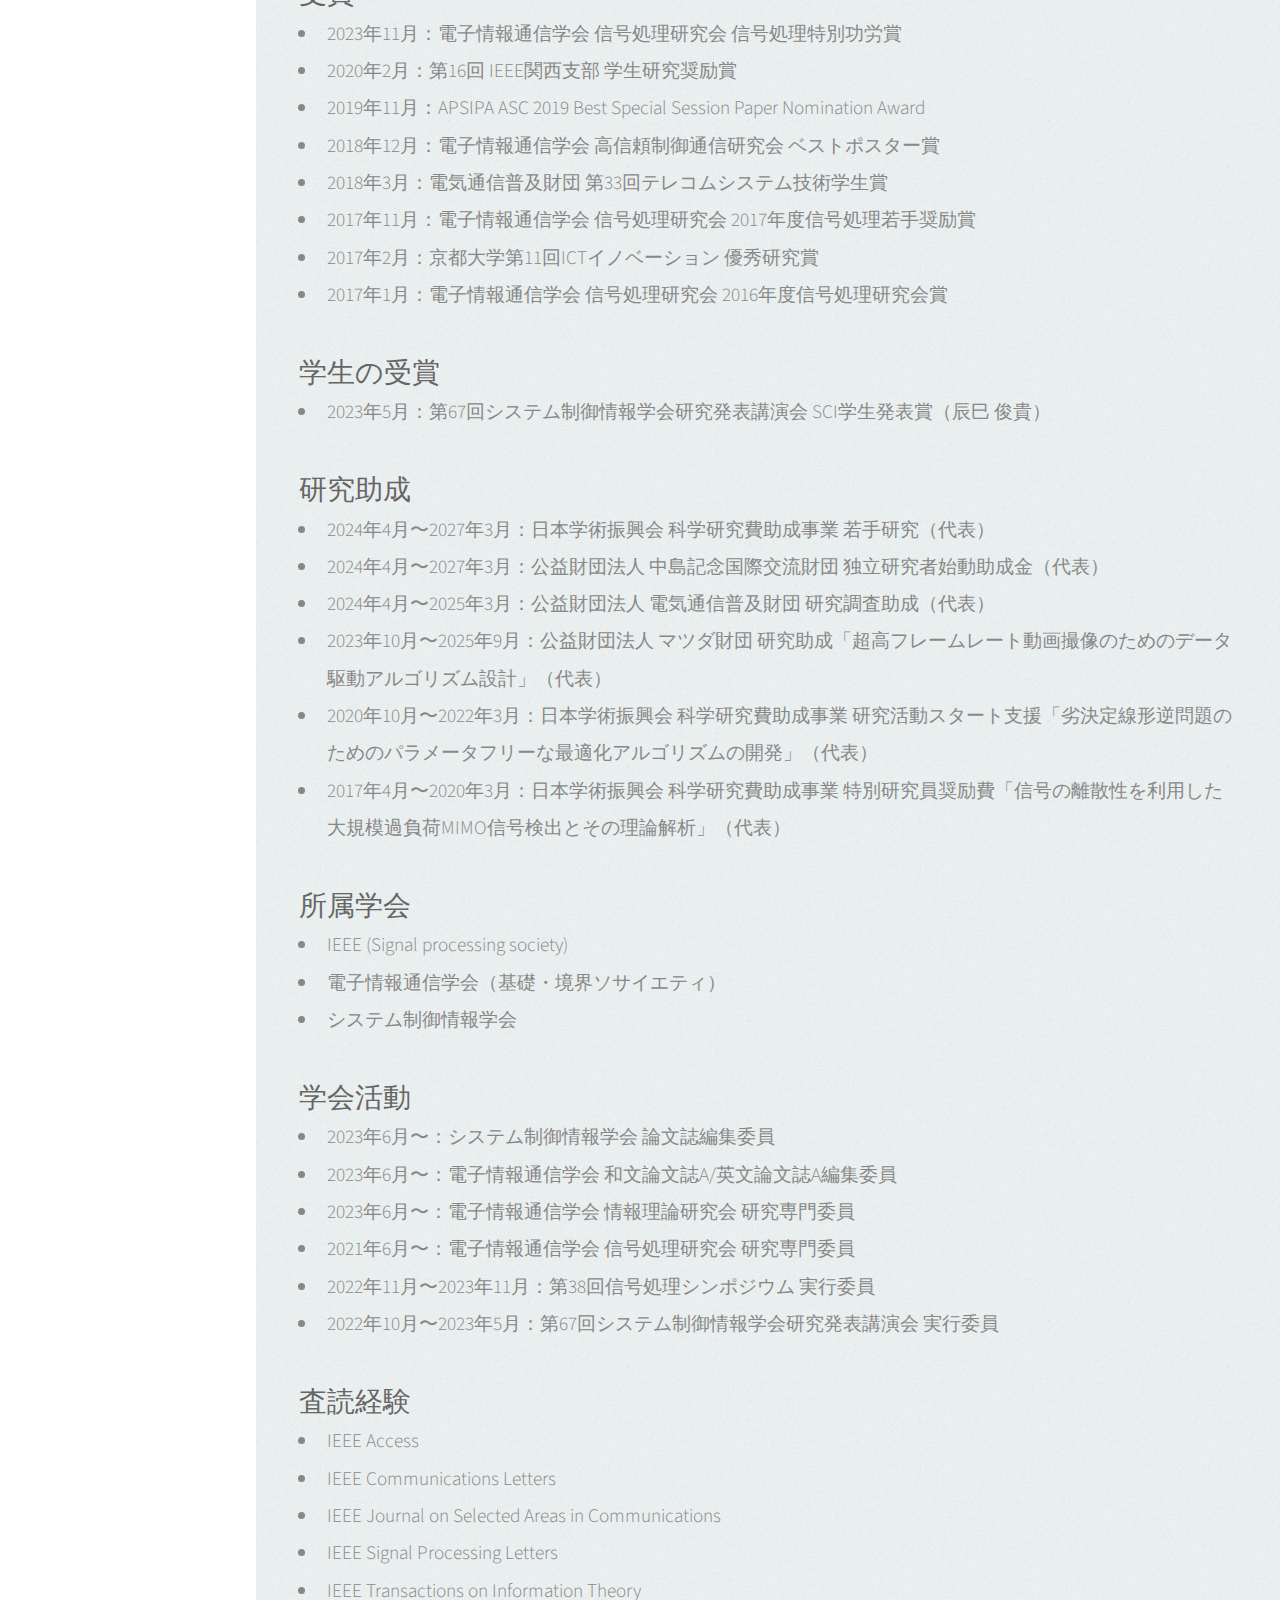
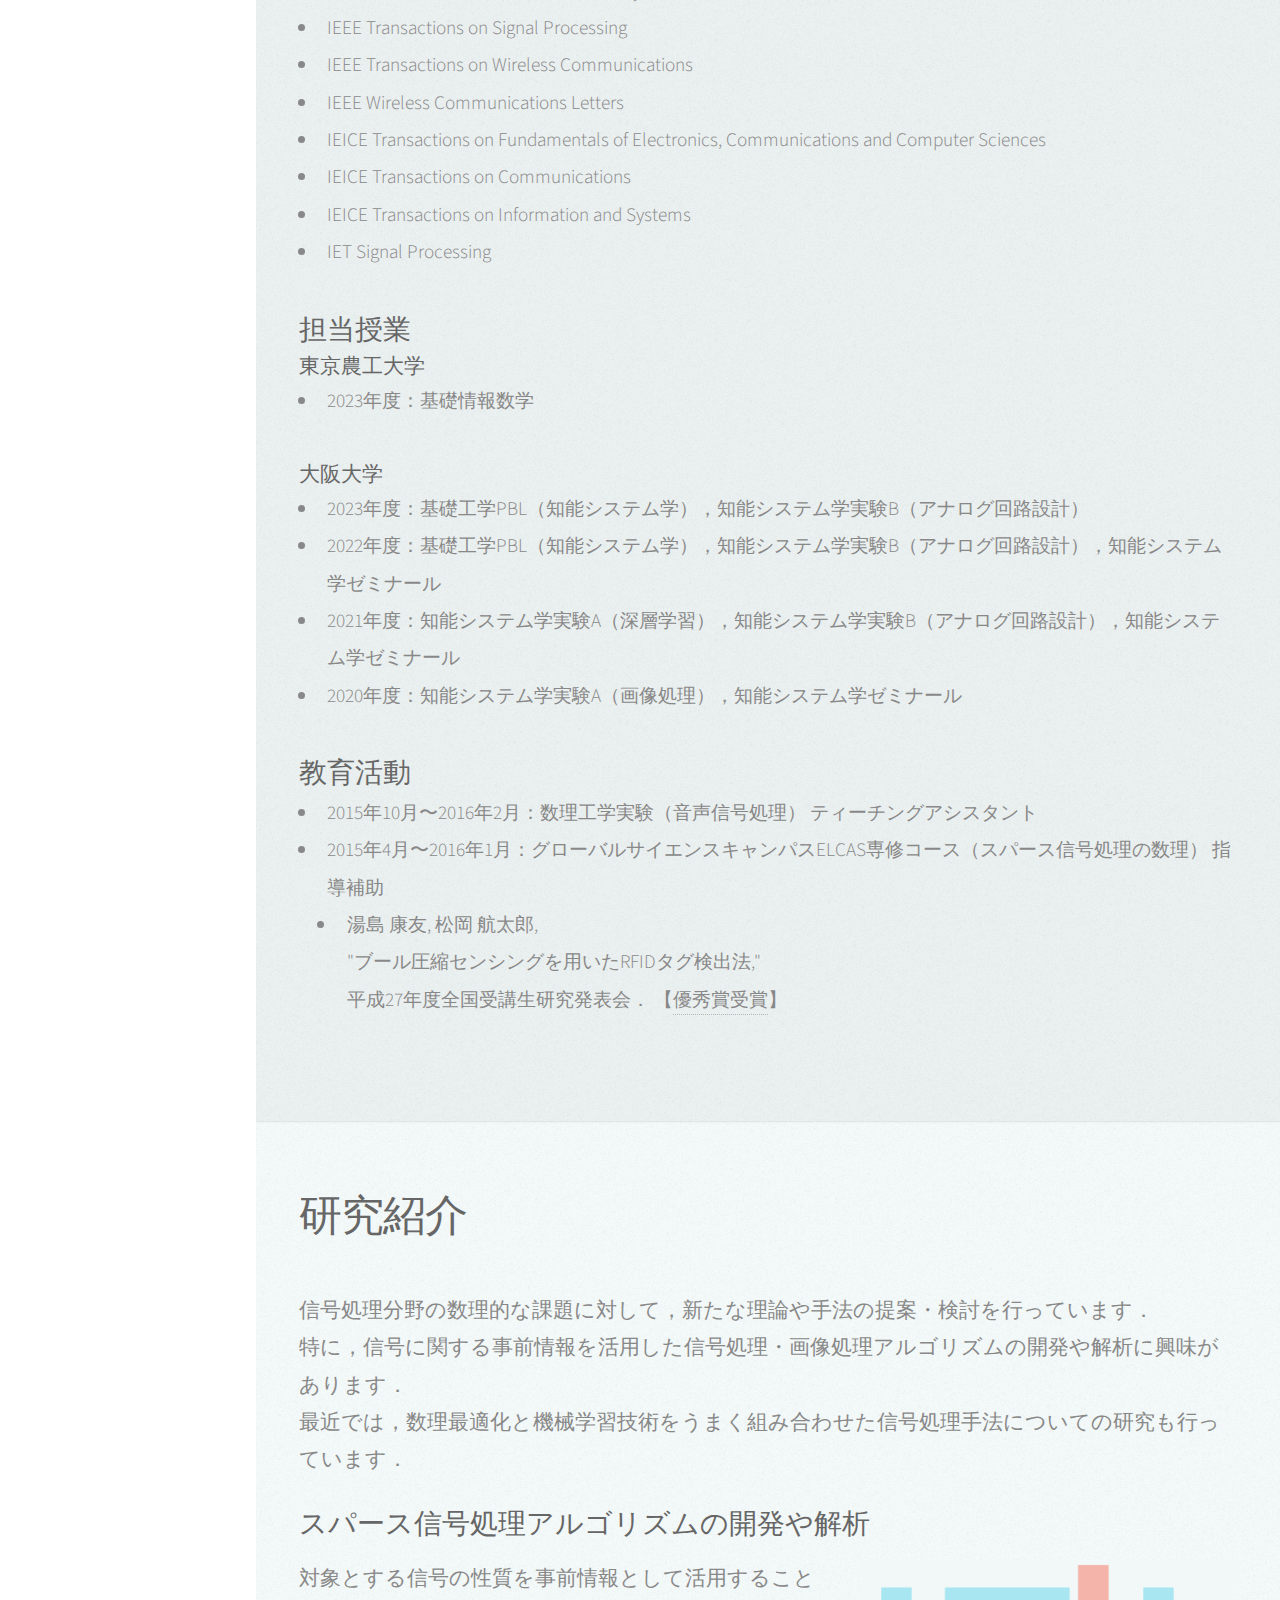
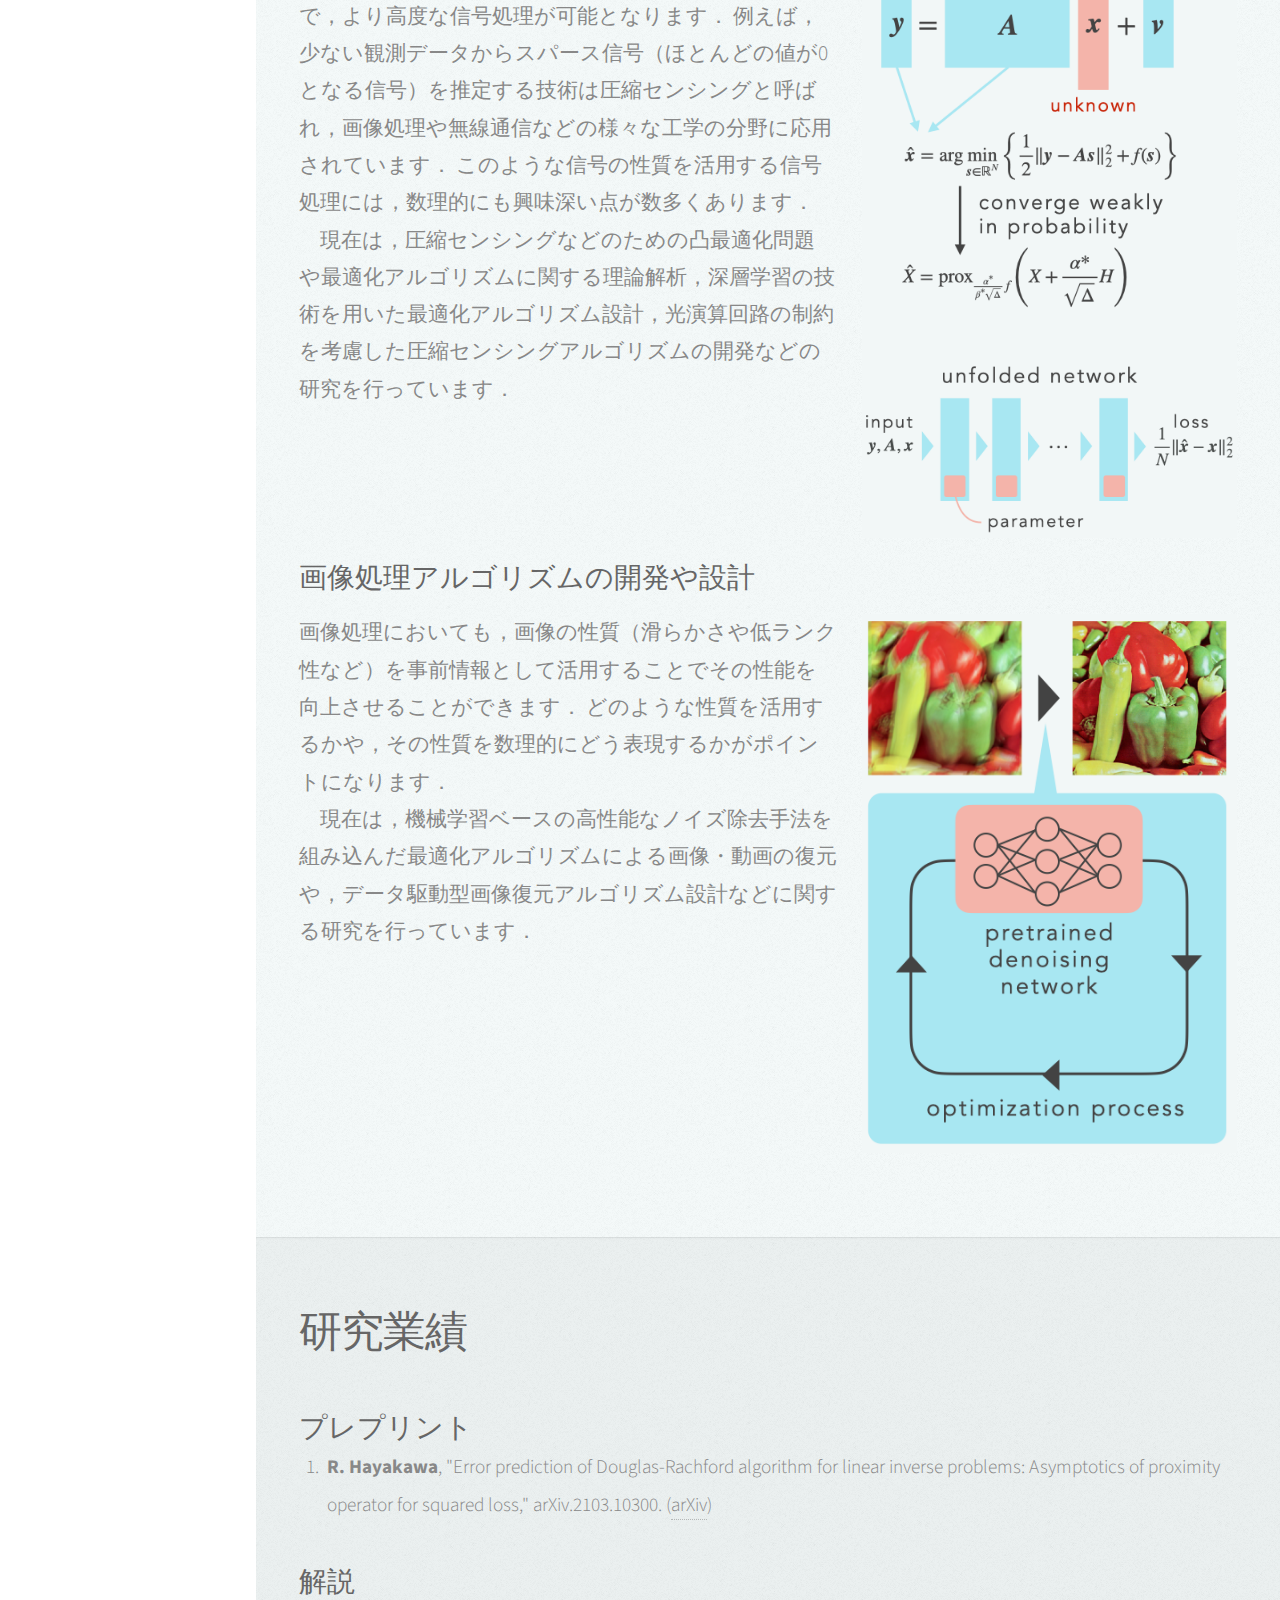
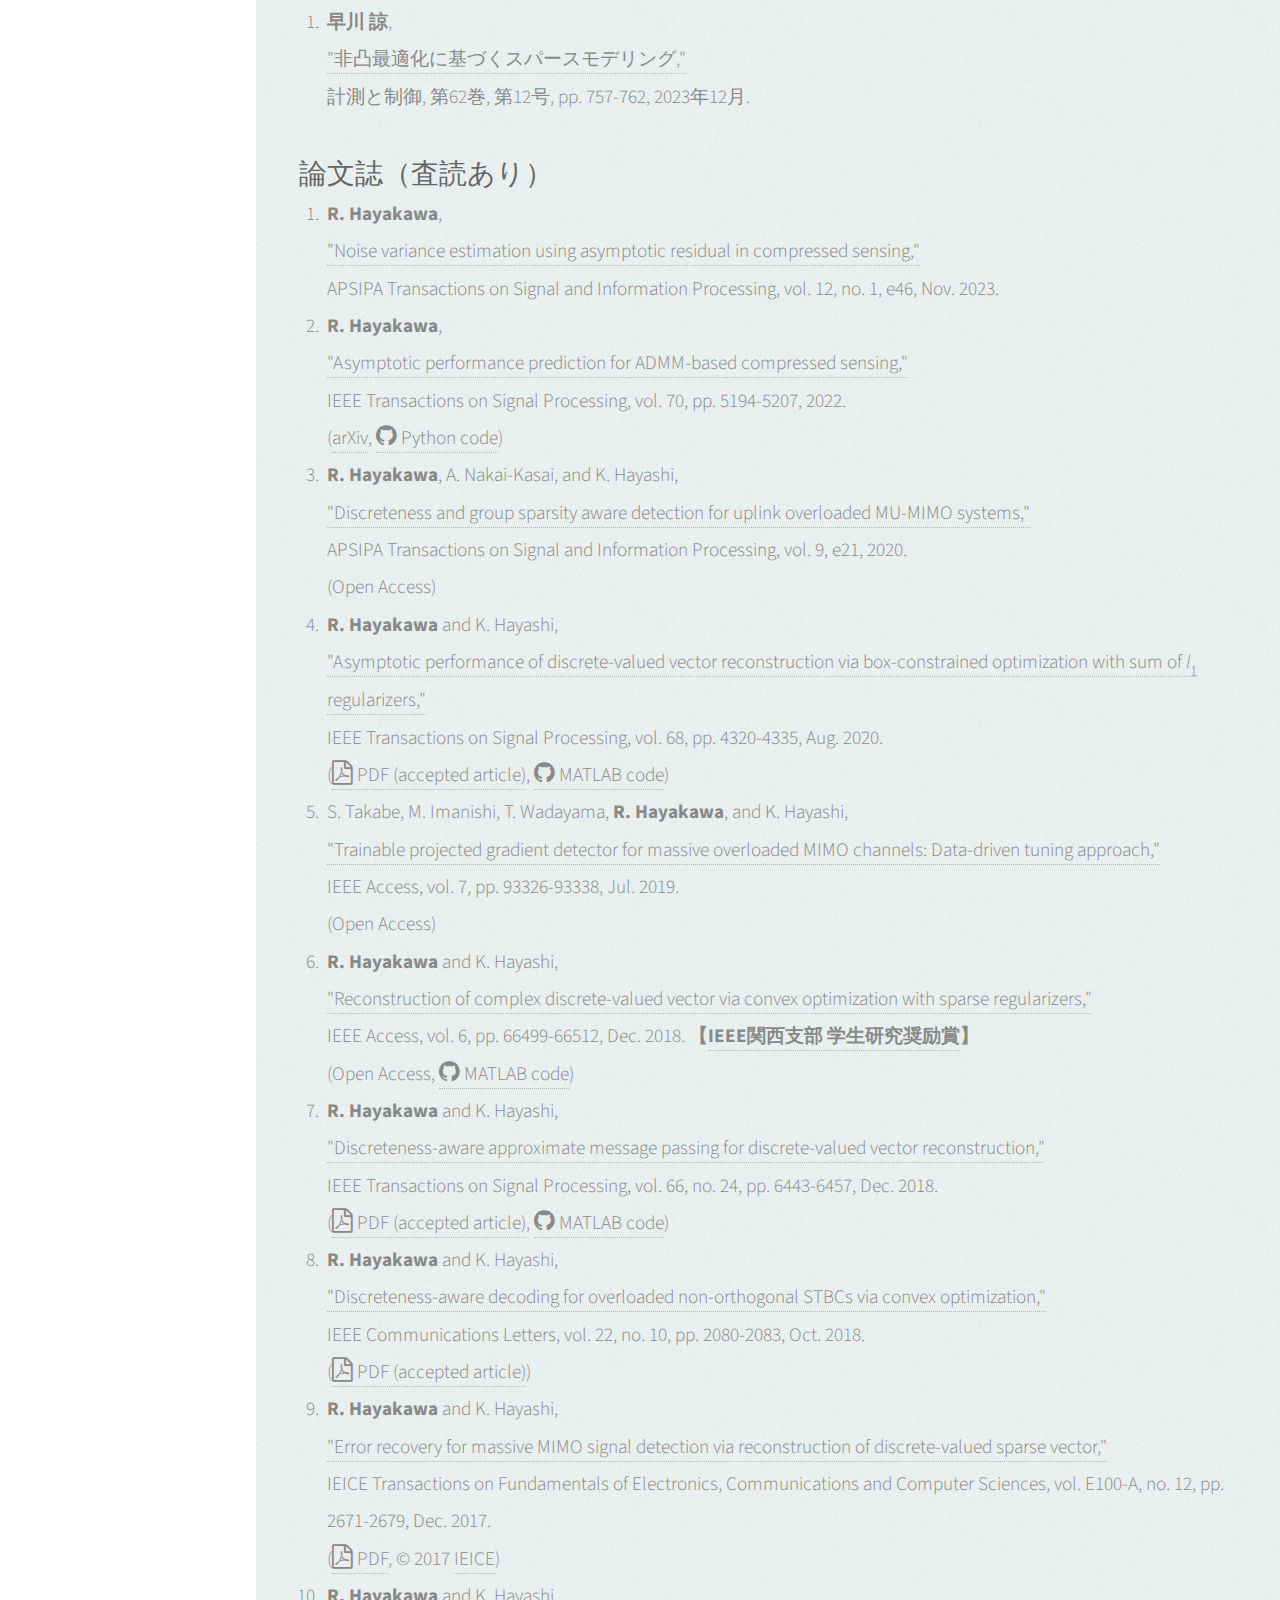
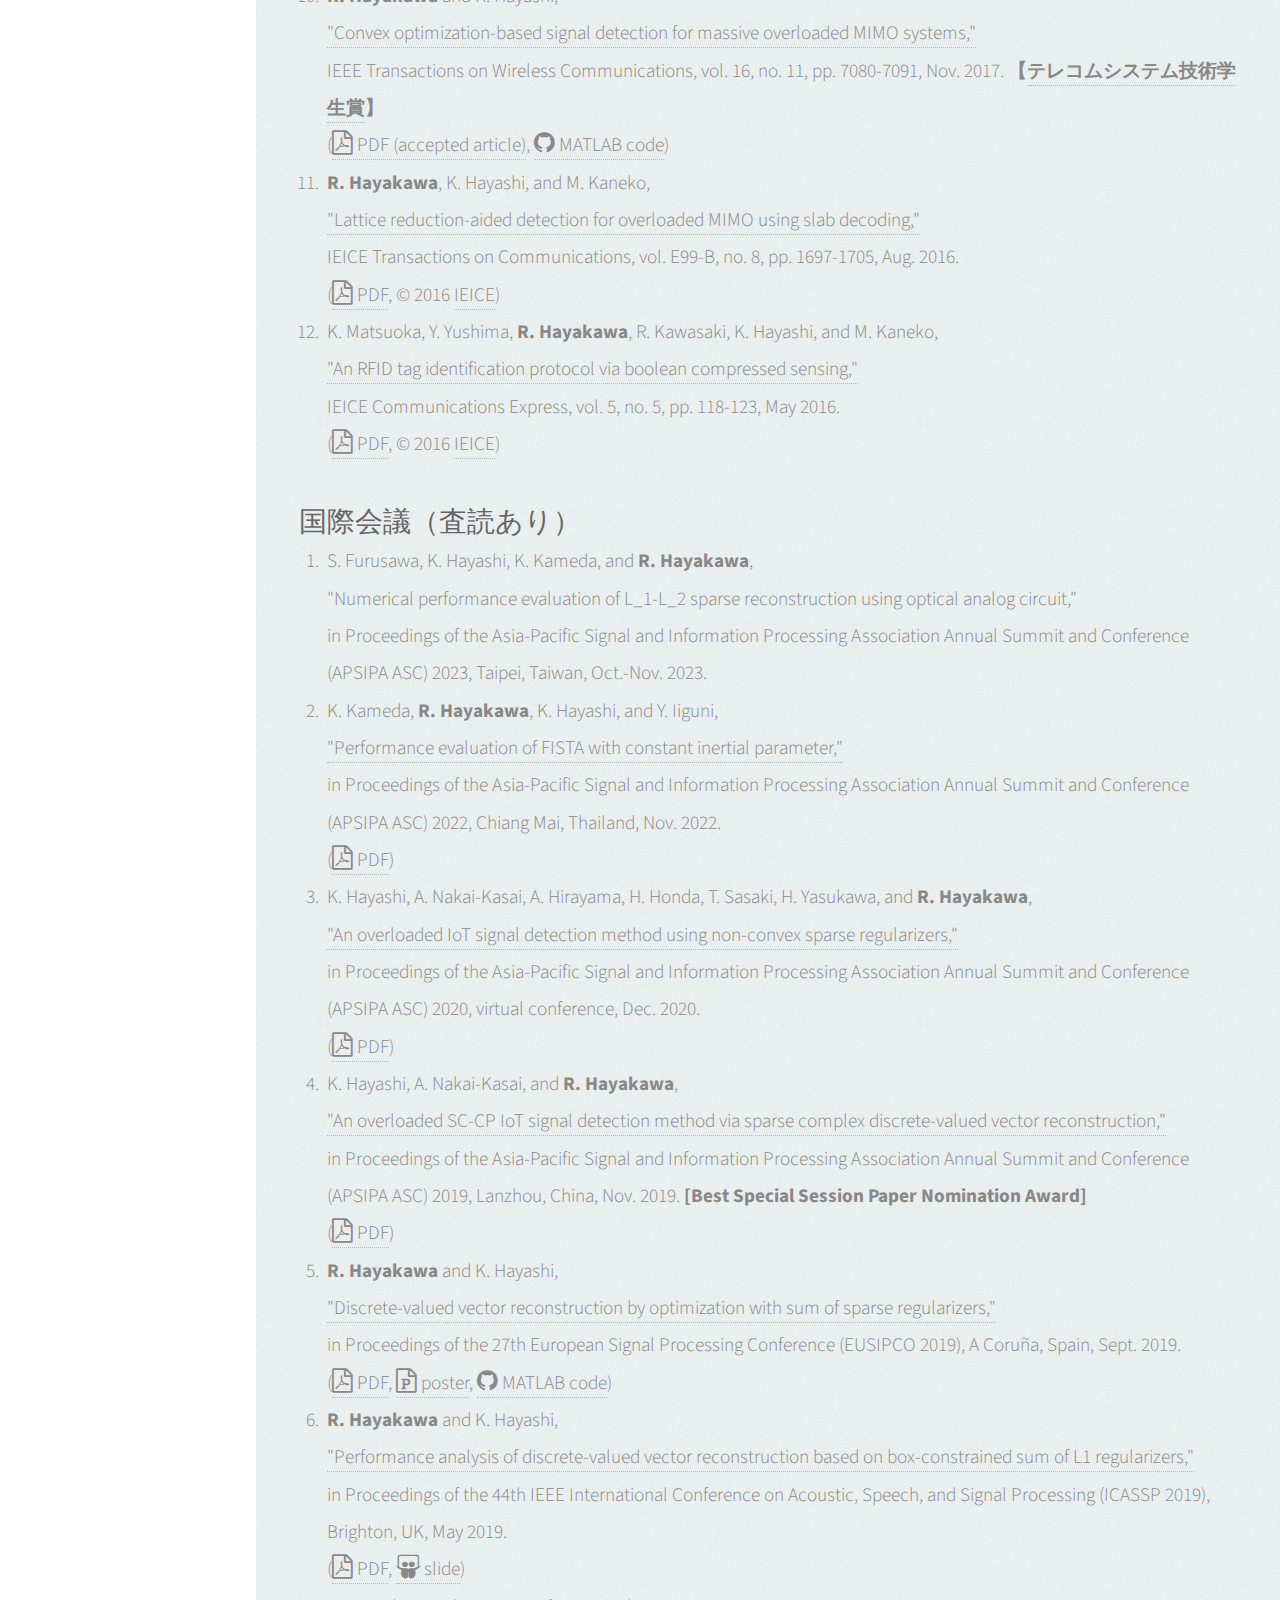
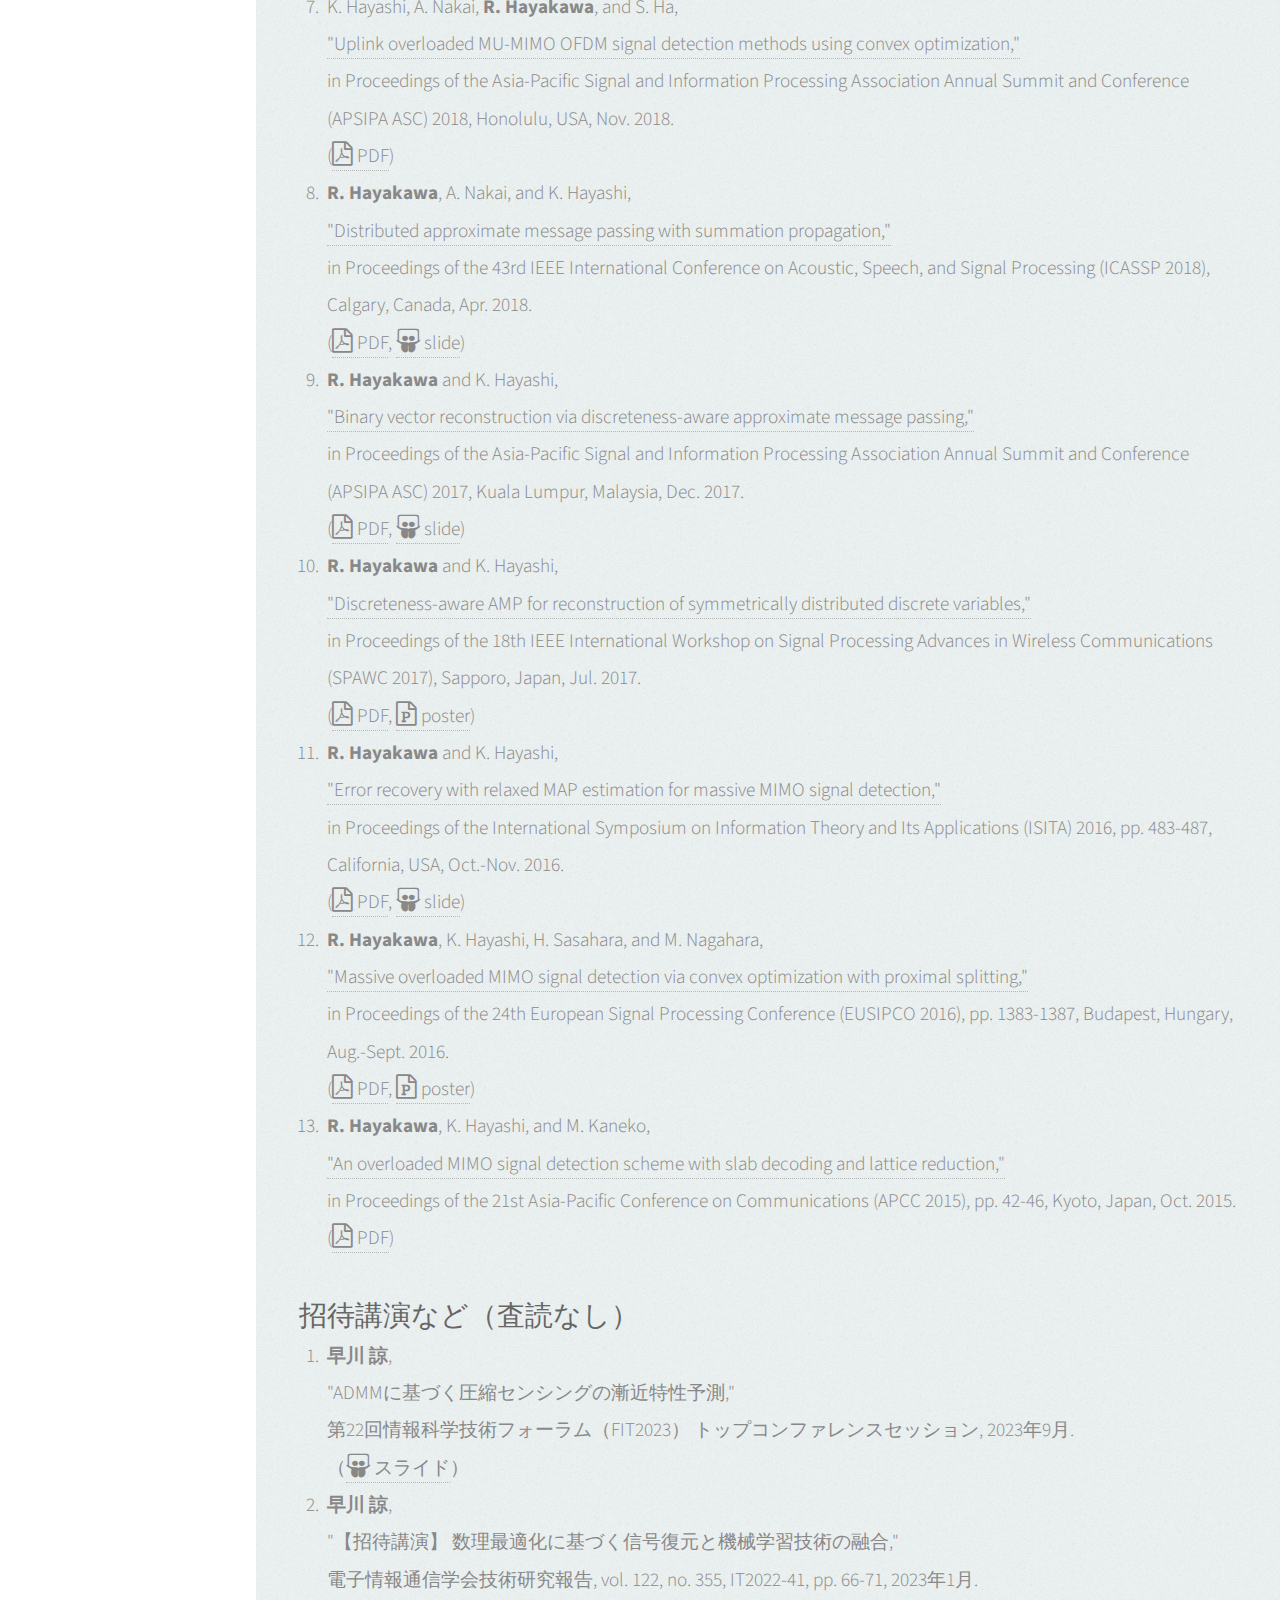
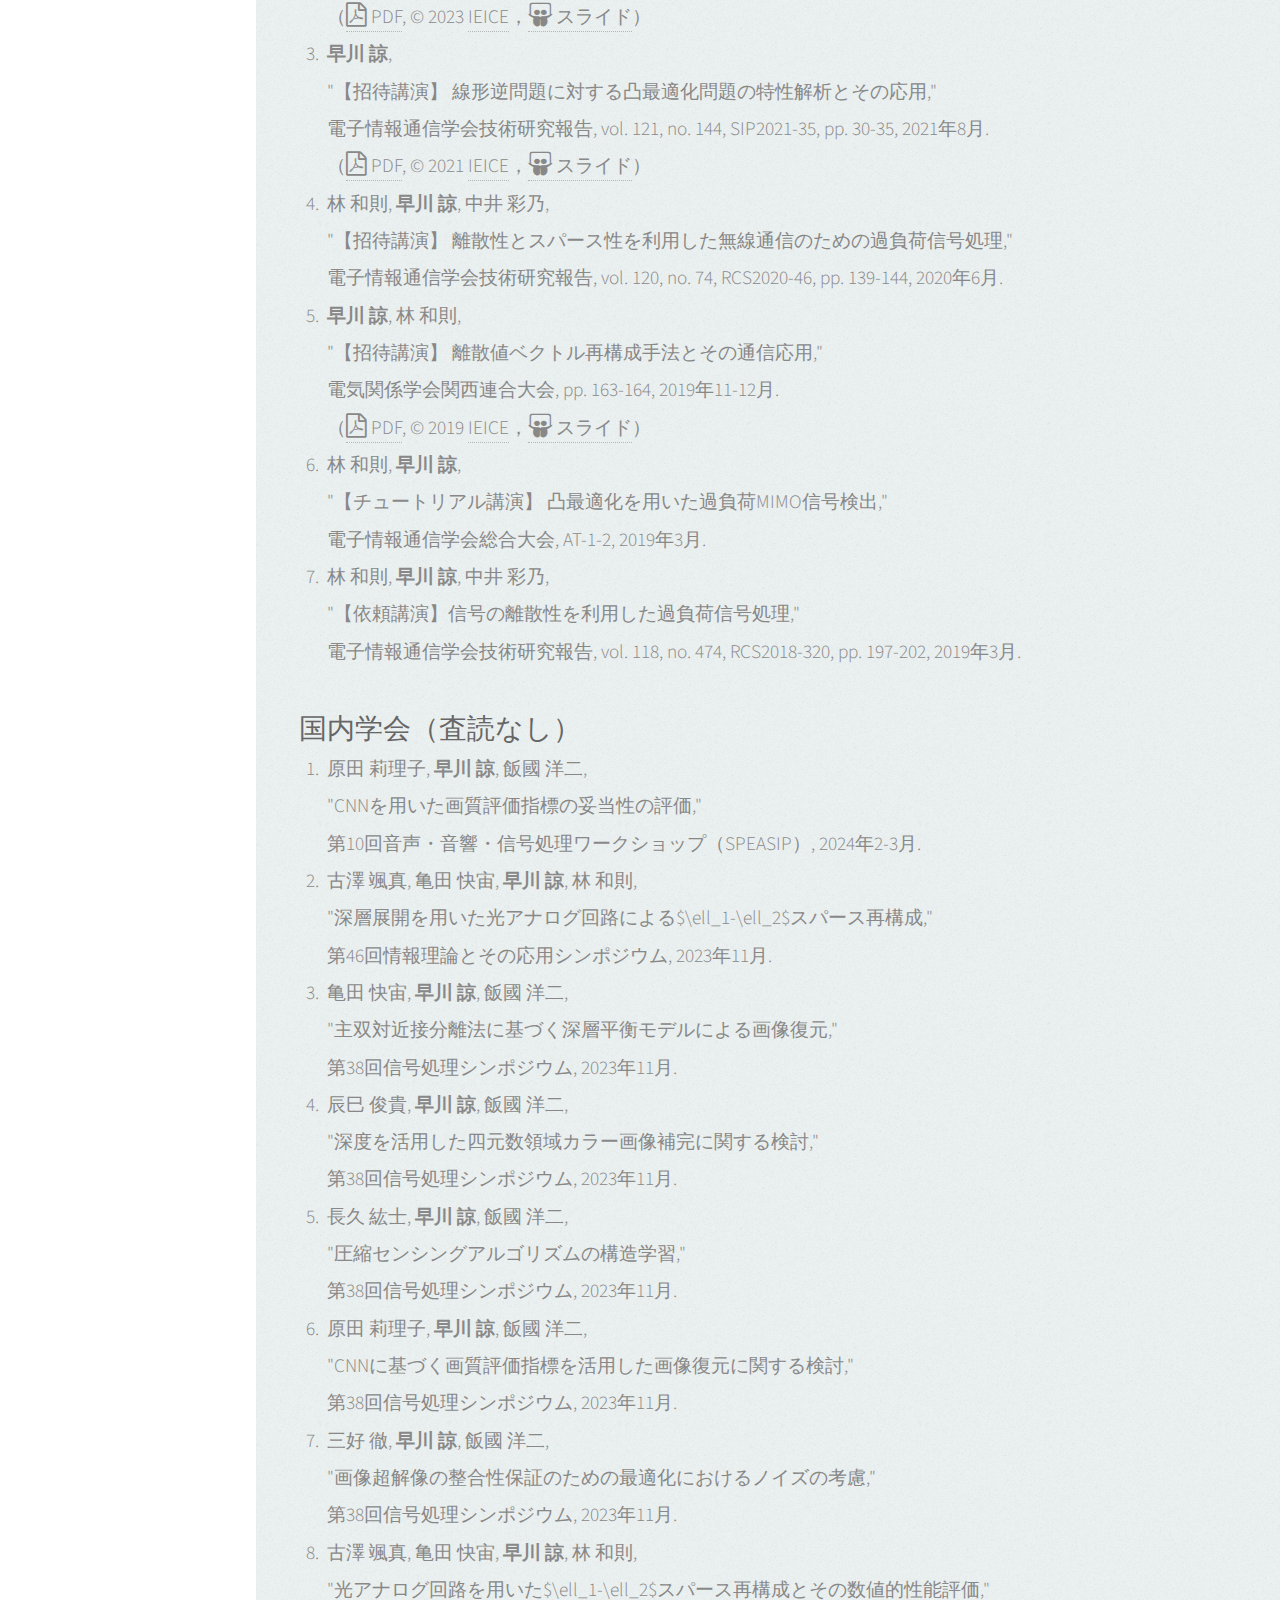
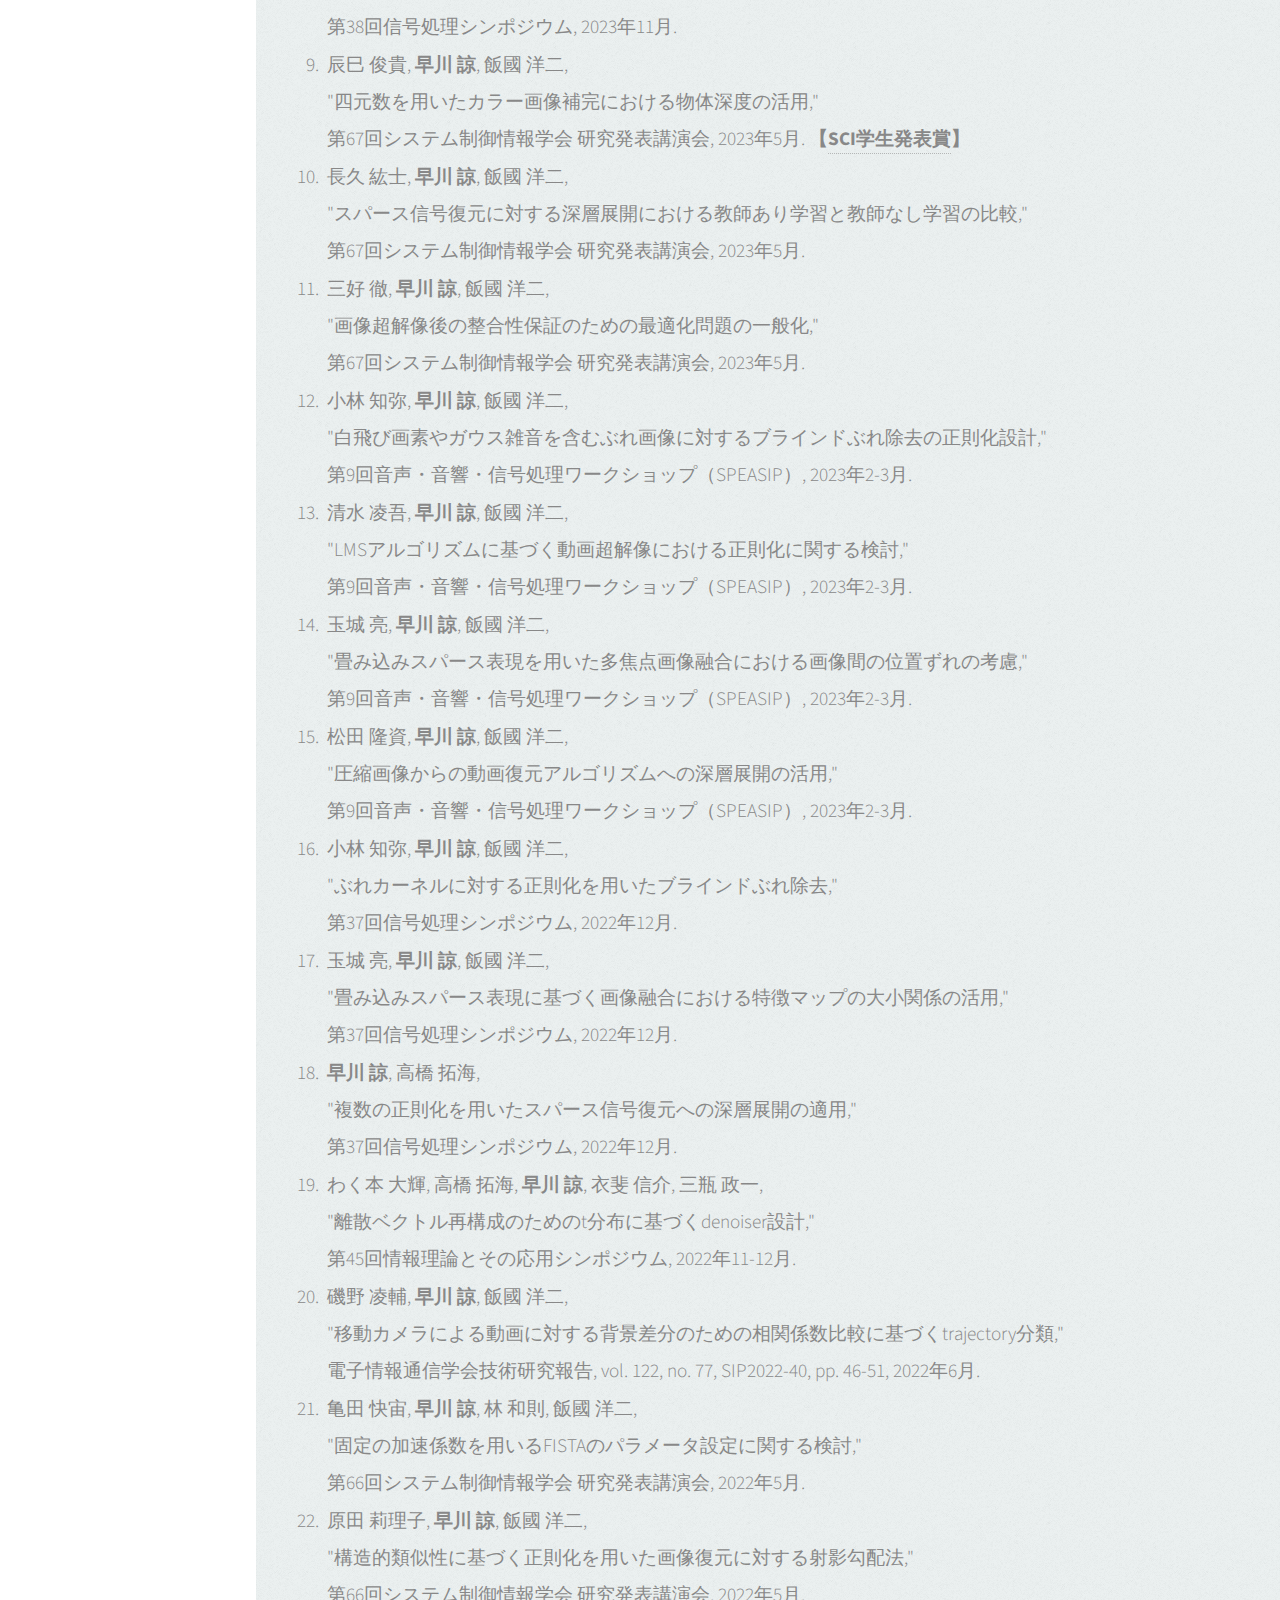
==== commit e0323372: "update" ====
--- a/index.html
+++ b/index.html
@@ -208,6 +208,7 @@
 
                 <h3>受賞</h3>
                 <ul class="list">
+                    <li> 2023年11月：電子情報通信学会 信号処理研究会 信号処理特別功労賞 </li>
                     <li> 2020年2月：第16回 IEEE関西支部 学生研究奨励賞 </li>
                     <li> 2019年11月：APSIPA ASC 2019 Best Special Session Paper Nomination Award </li>
                     <li> 2018年12月：電子情報通信学会 高信頼制御通信研究会 ベストポスター賞 </li>
@@ -216,12 +217,20 @@
                     <li> 2017年2月：京都大学第11回ICTイノベーション 優秀研究賞 </li>
                     <li> 2017年1月：電子情報通信学会 信号処理研究会 2016年度信号処理研究会賞 </li>
                 </ul>
+                
+                <h3>学生の受賞</h3>
+                <ul class="list">
+                    <li> 2023年5月：第67回システム制御情報学会研究発表講演会 SCI学生発表賞（辰巳 俊貴） </li>
+                </ul>
 
                 <h3>研究助成</h3>
                 <ul class="list">
-                    <li> 2023年度〜2024年度：公益財団法人マツダ財団研究助成「超高フレームレート動画撮像のためのデータ駆動アルゴリズム設計」 </li>
-                    <li> 2020年度〜2021年度：日本学術振興会 科学研究費助成事業 研究活動スタート支援「劣決定線形逆問題のためのパラメータフリーな最適化アルゴリズムの開発」 </li>
-                    <li> 2017年度〜2019年度：日本学術振興会 科学研究費助成事業 特別研究員奨励費「信号の離散性を利用した大規模過負荷MIMO信号検出とその理論解析」 </li>
+                    <li> 2024年4月〜2027年3月：日本学術振興会 科学研究費助成事業 若手研究（代表）</li>
+                    <li> 2024年4月〜2027年3月：公益財団法人 中島記念国際交流財団 独立研究者始動助成金（代表）</li>
+                    <li> 2024年4月〜2025年3月：公益財団法人 電気通信普及財団 研究調査助成（代表）</li>
+                    <li> 2023年10月〜2025年9月：公益財団法人 マツダ財団 研究助成「超高フレームレート動画撮像のためのデータ駆動アルゴリズム設計」（代表） </li>
+                    <li> 2020年10月〜2022年3月：日本学術振興会 科学研究費助成事業 研究活動スタート支援「劣決定線形逆問題のためのパラメータフリーな最適化アルゴリズムの開発」（代表） </li>
+                    <li> 2017年4月〜2020年3月：日本学術振興会 科学研究費助成事業 特別研究員奨励費「信号の離散性を利用した大規模過負荷MIMO信号検出とその理論解析」（代表） </li>
                 </ul>
 
                 <h3>所属学会</h3>
@@ -1306,7 +1315,7 @@
         <ul class="copyright">
             <li>&copy; Ryo Hayakawa</li>
             <li>Design: <a href="http://html5up.net">HTML5 UP</a></li>
-            <li>Last update: March 5, 2024</li>
+            <li>Last update: April 8, 2024</li>
         </ul>
 
     </div>
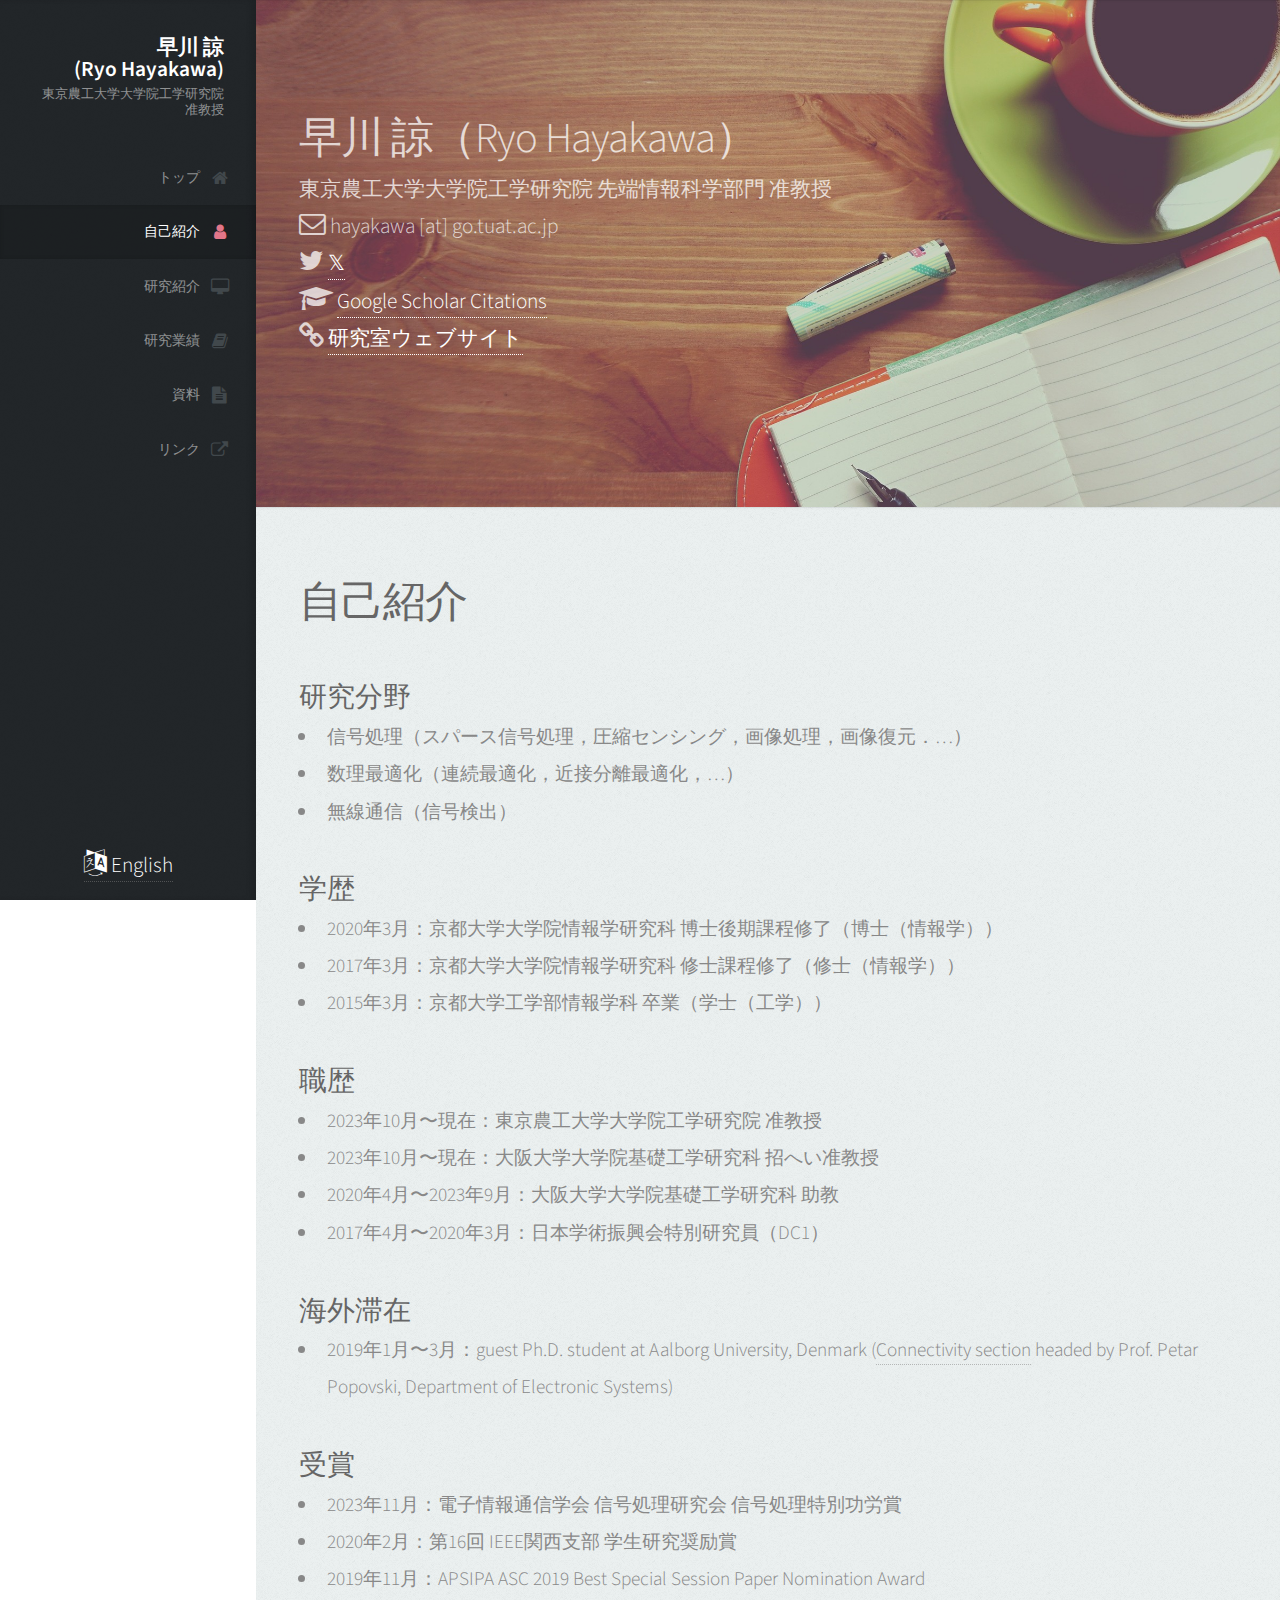
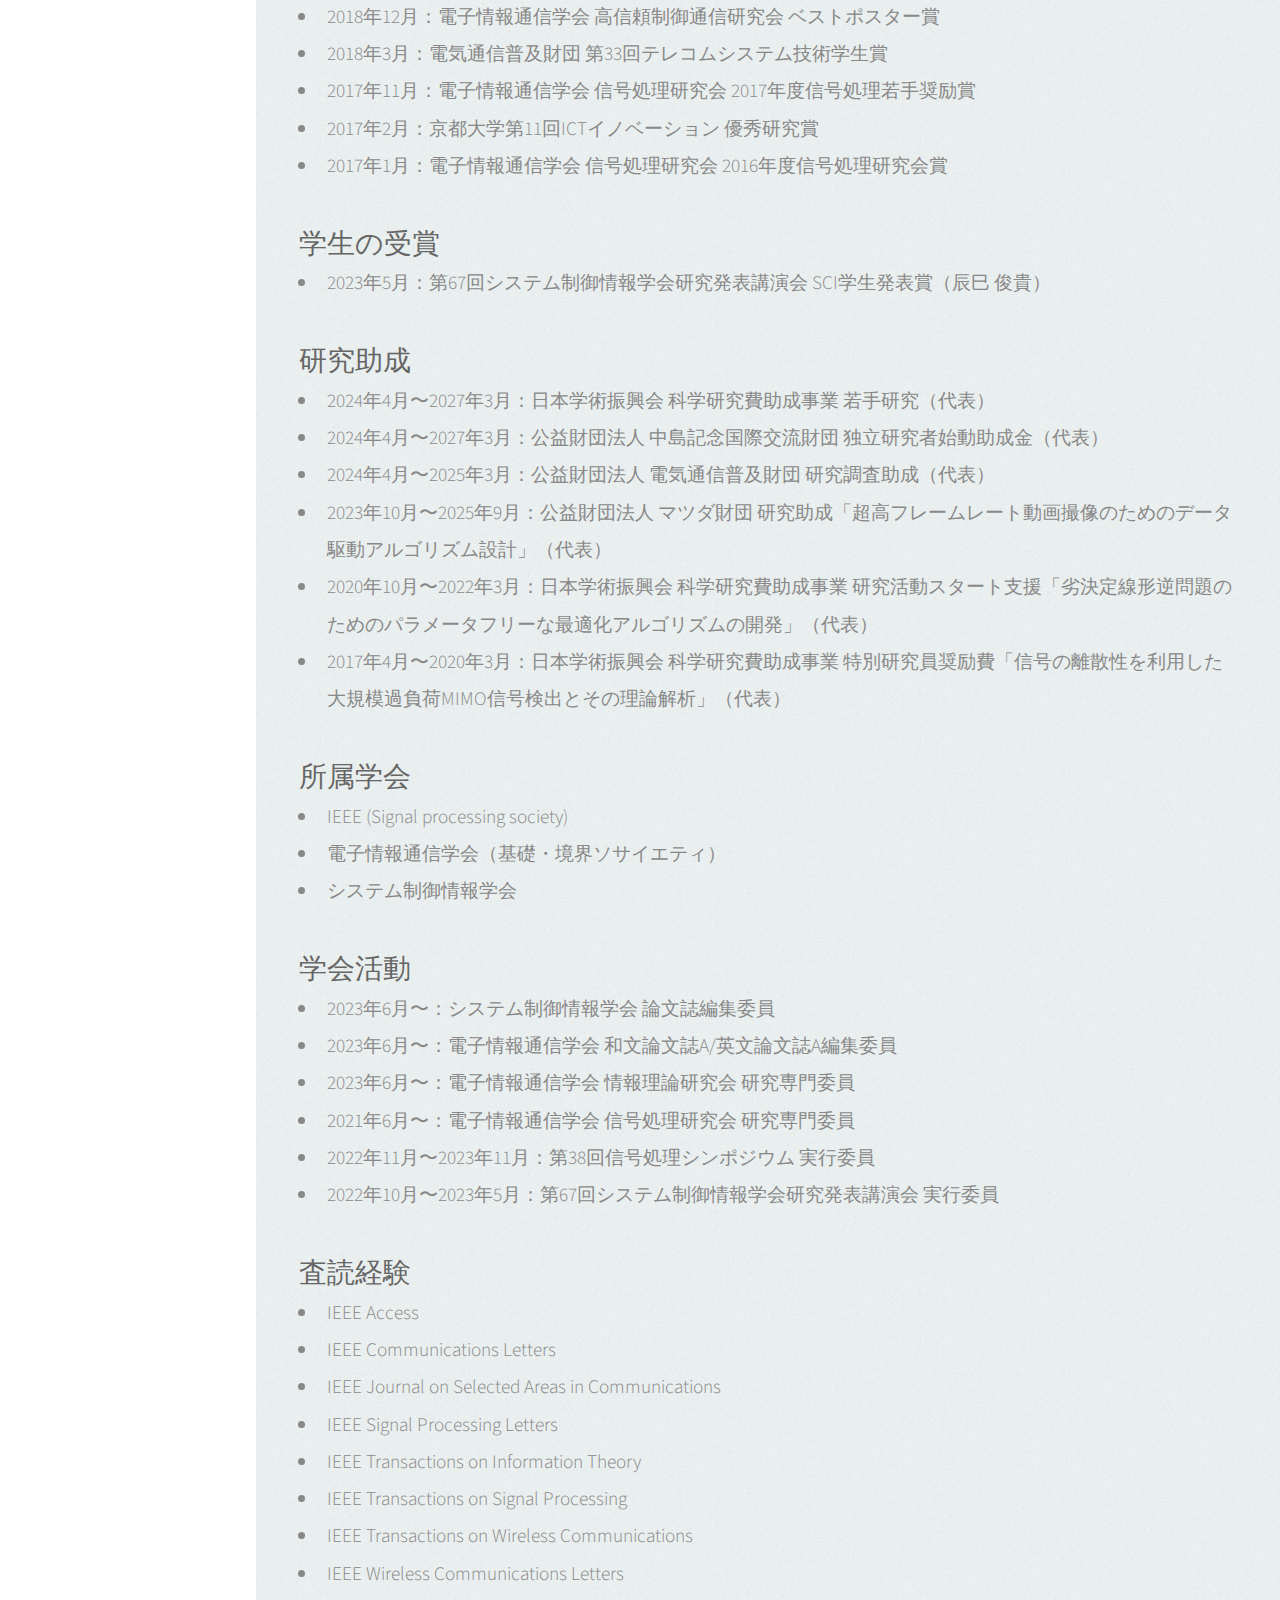
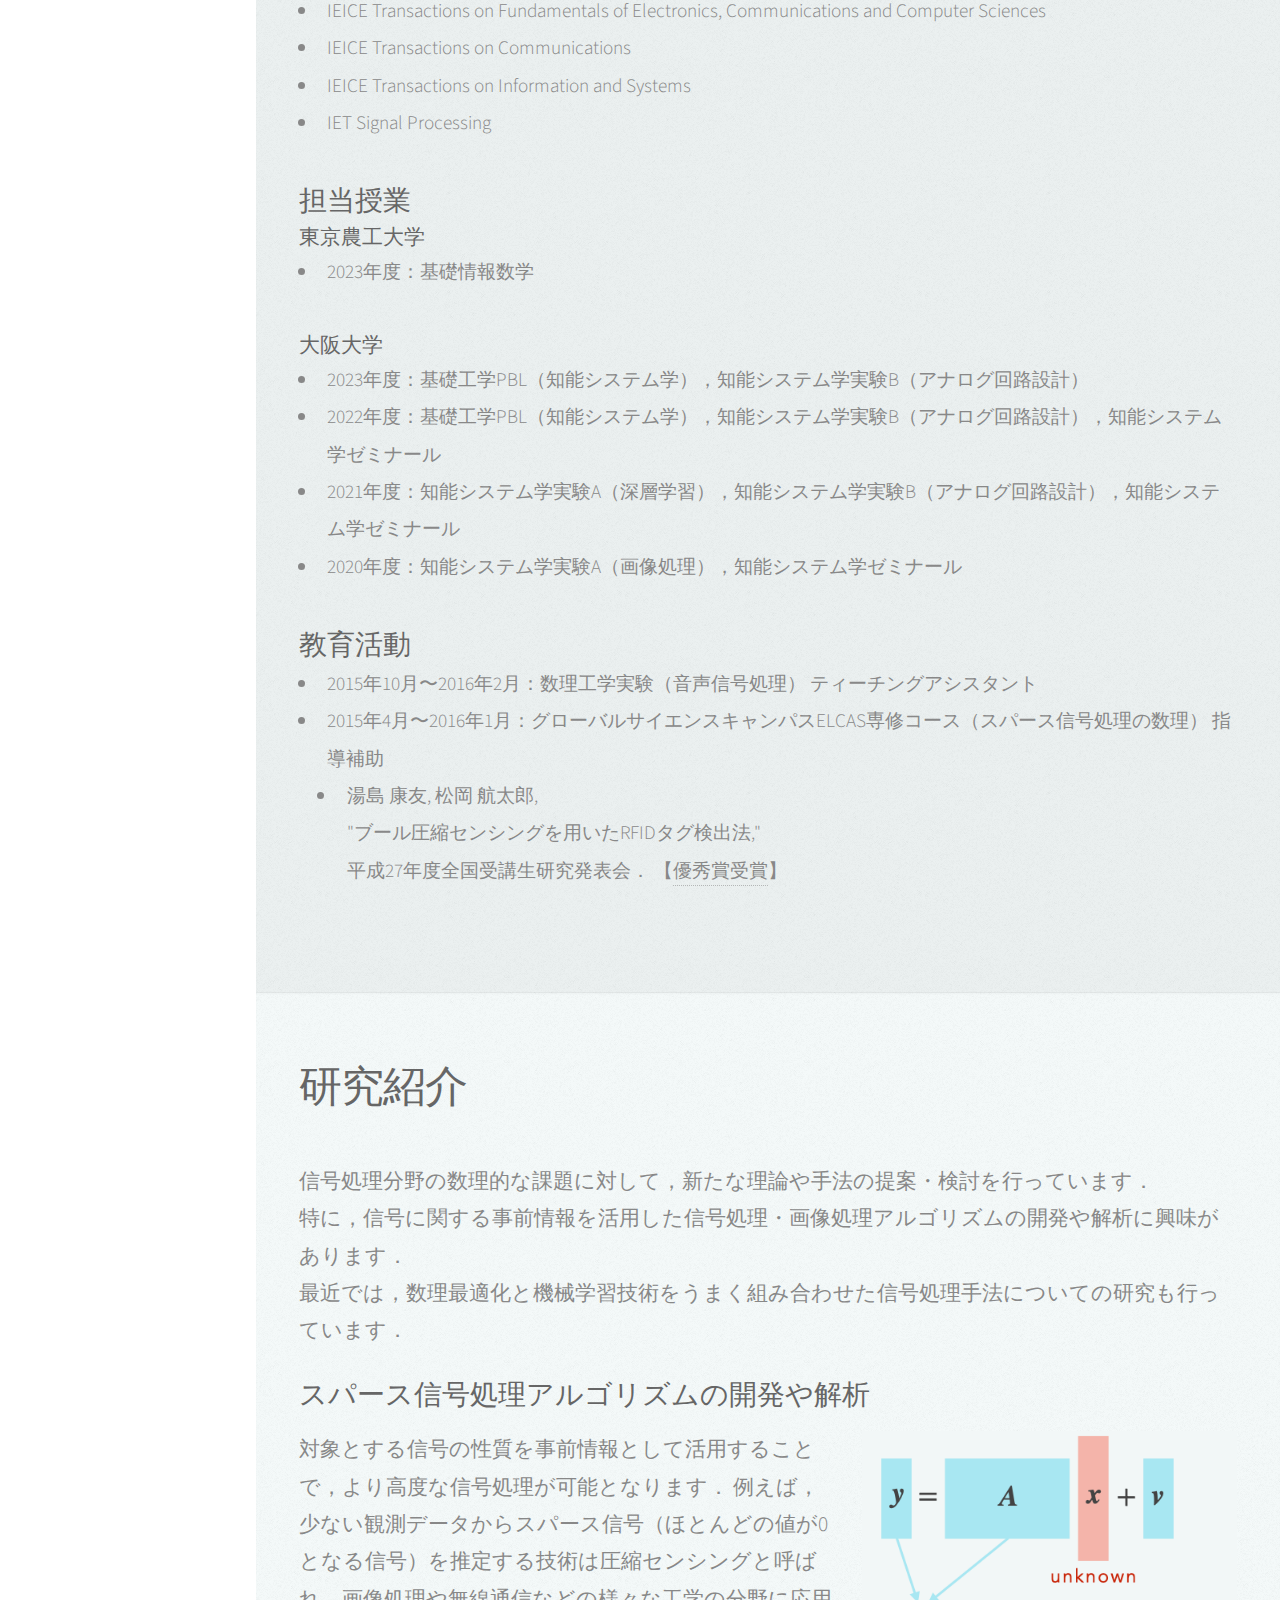
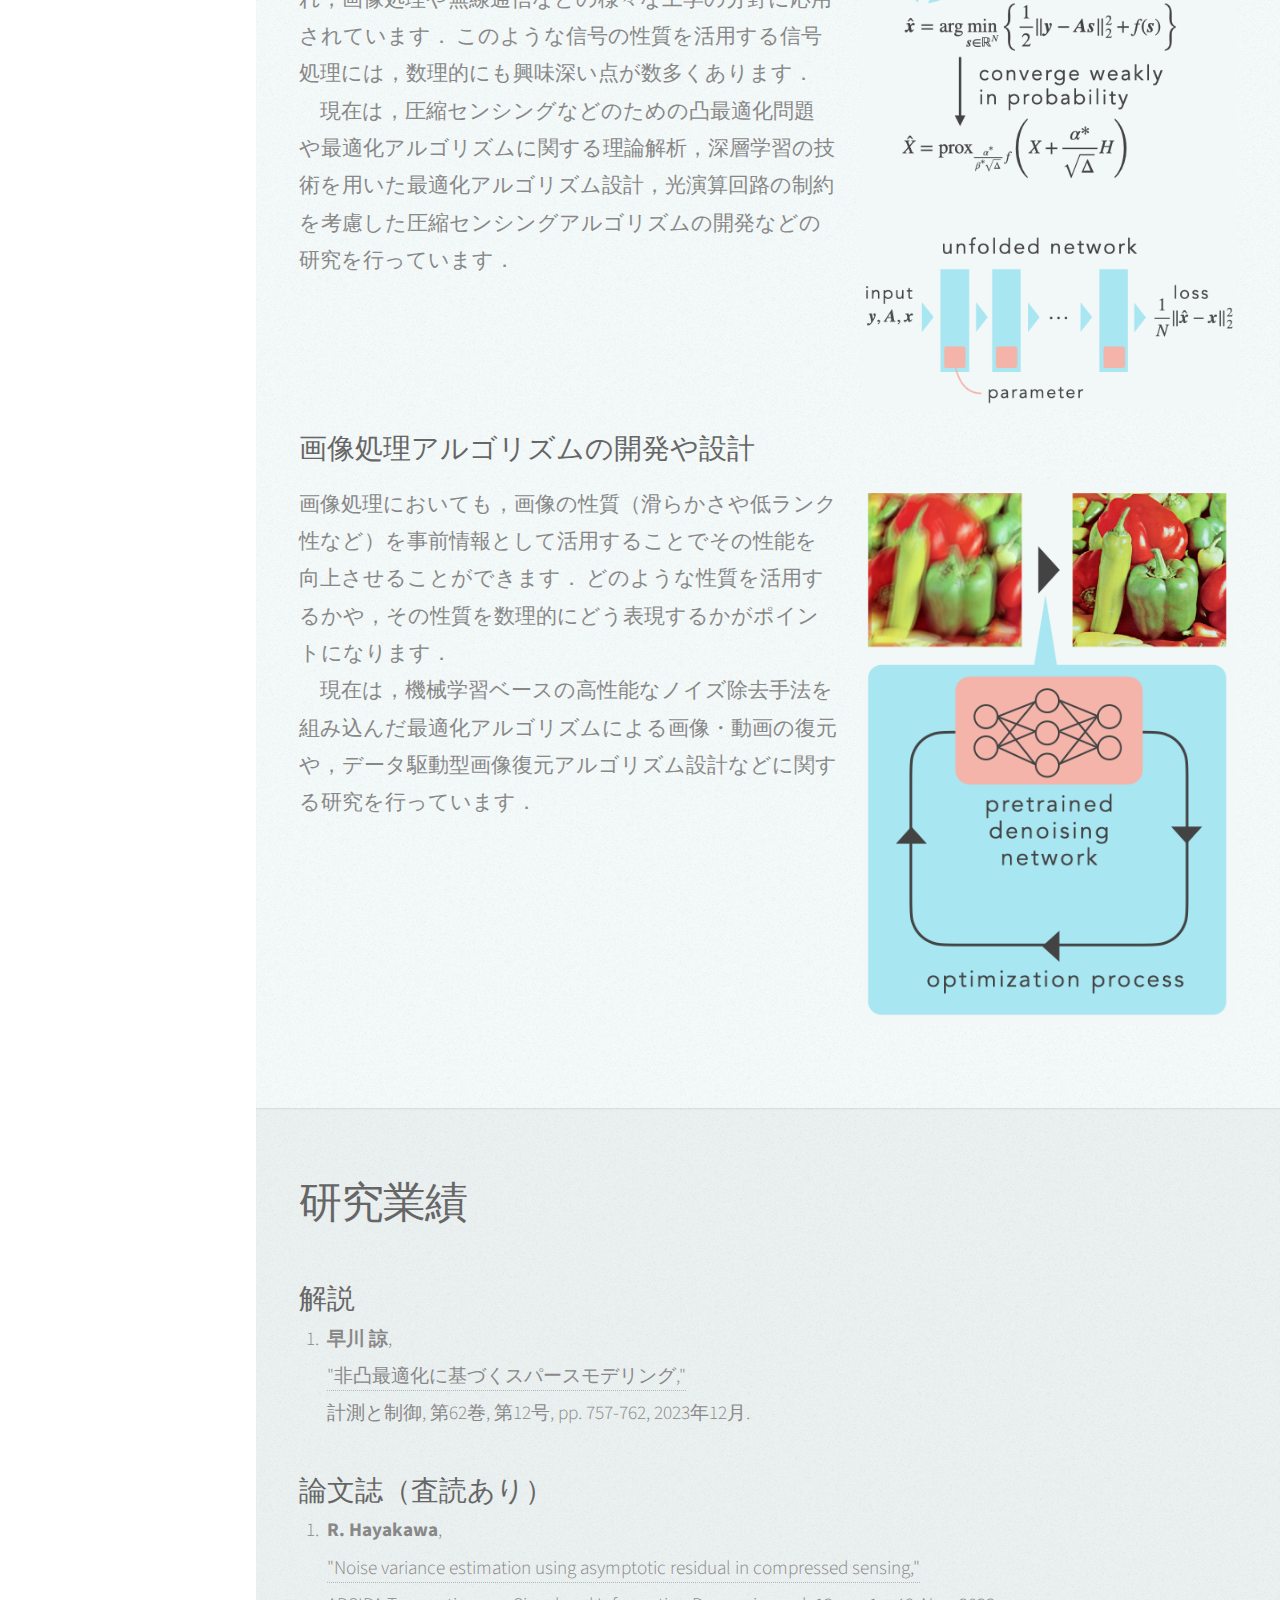
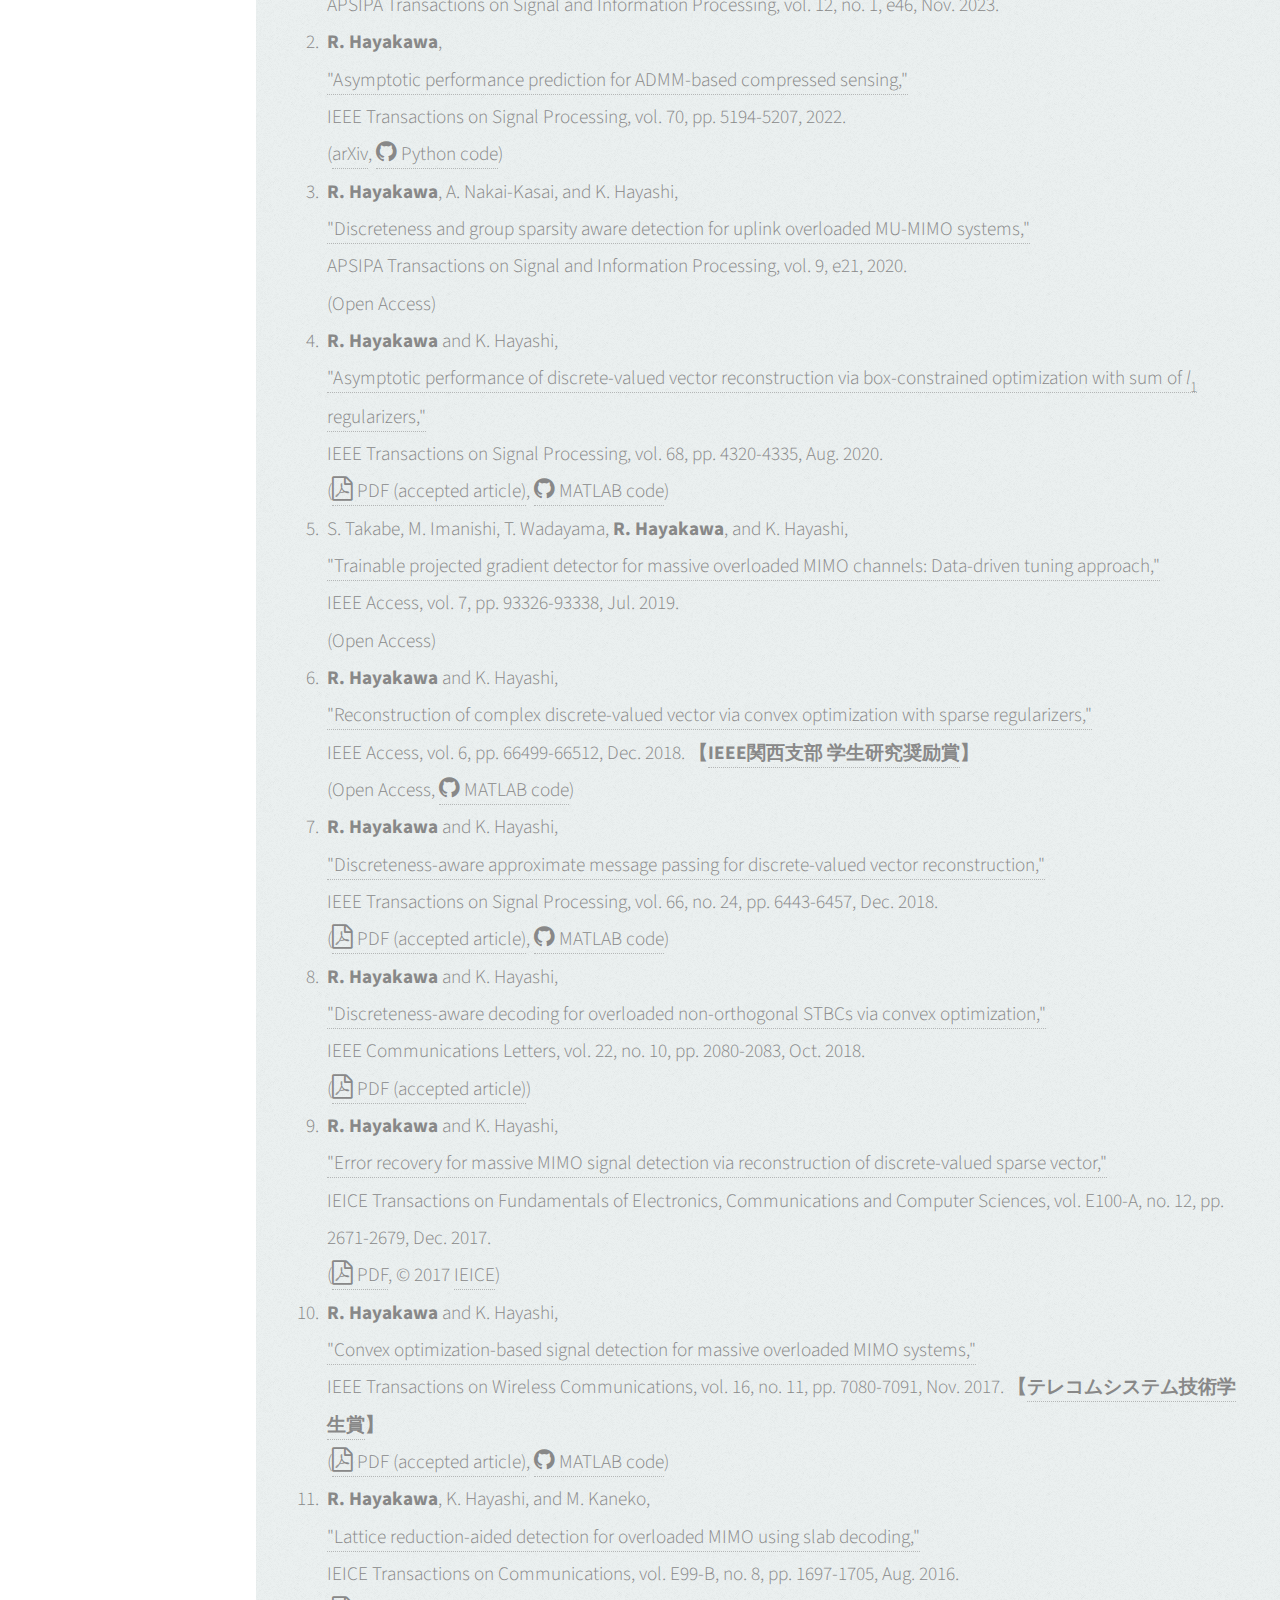
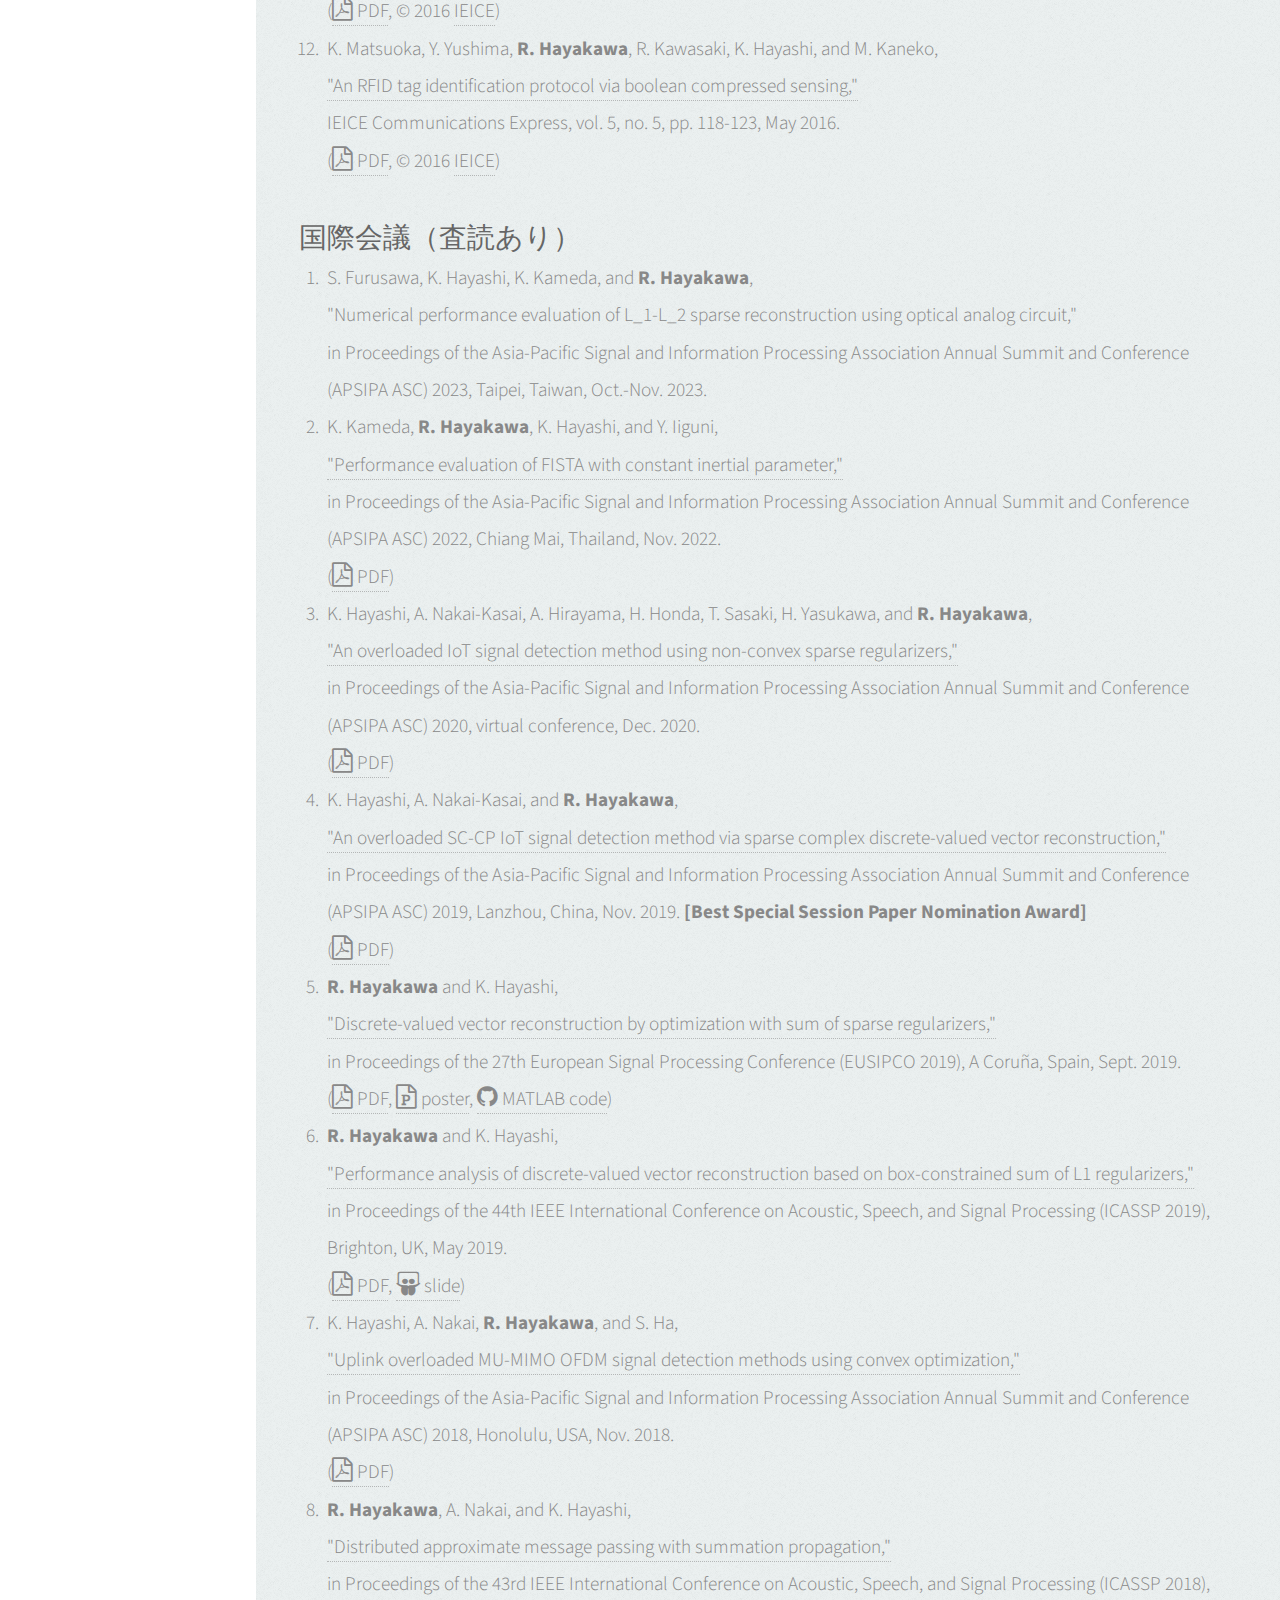
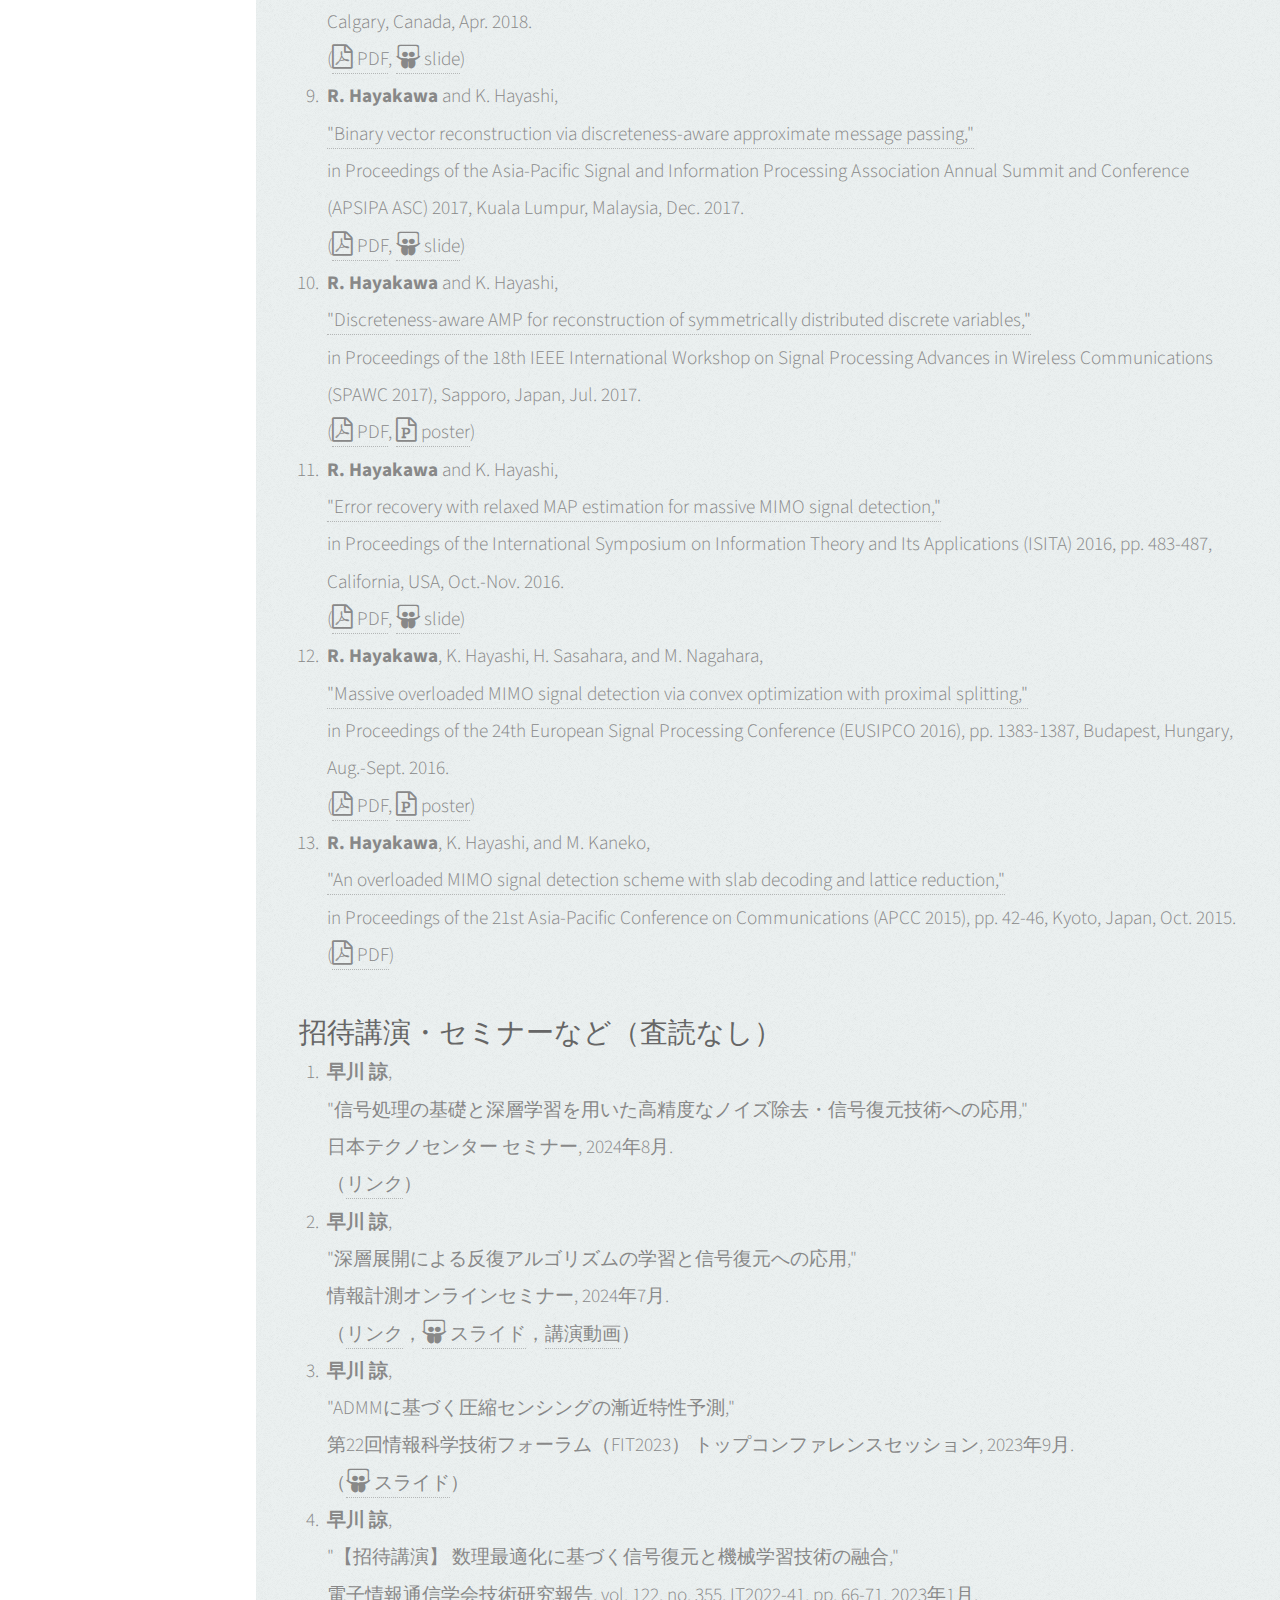
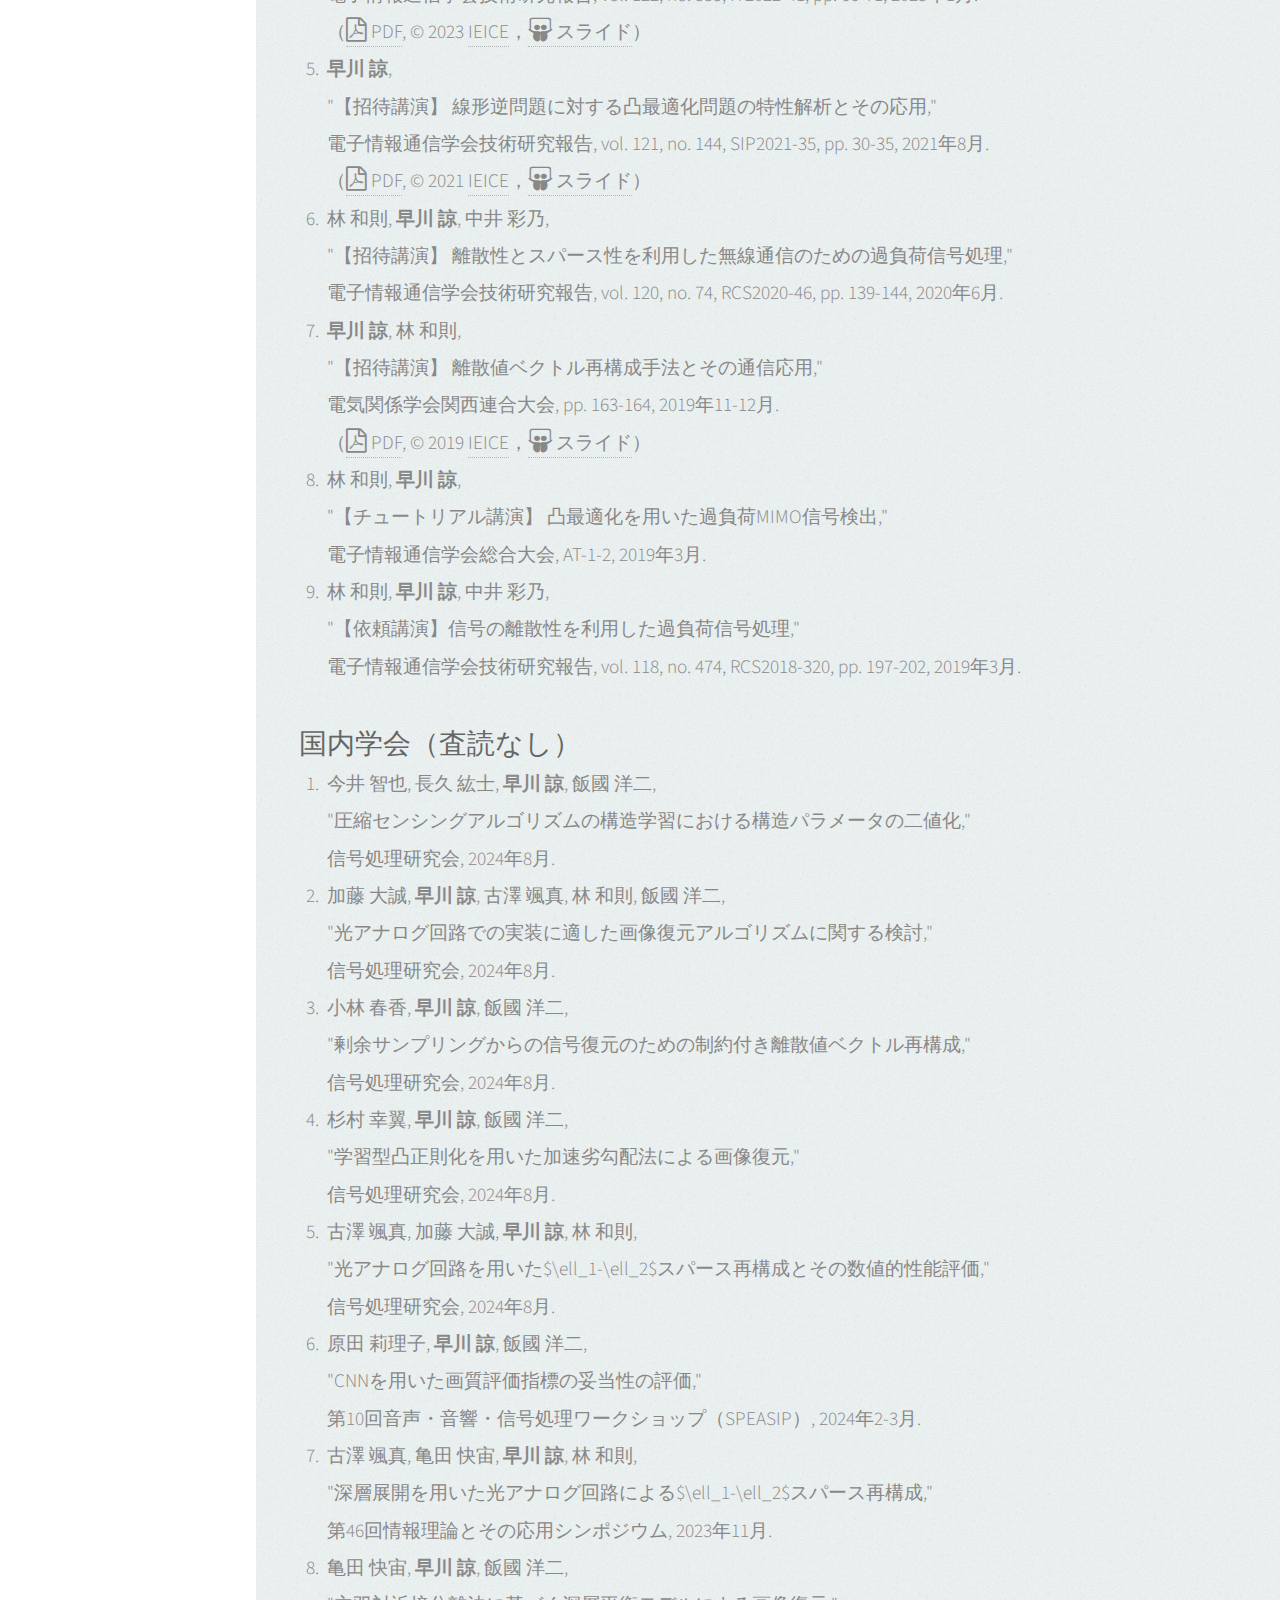
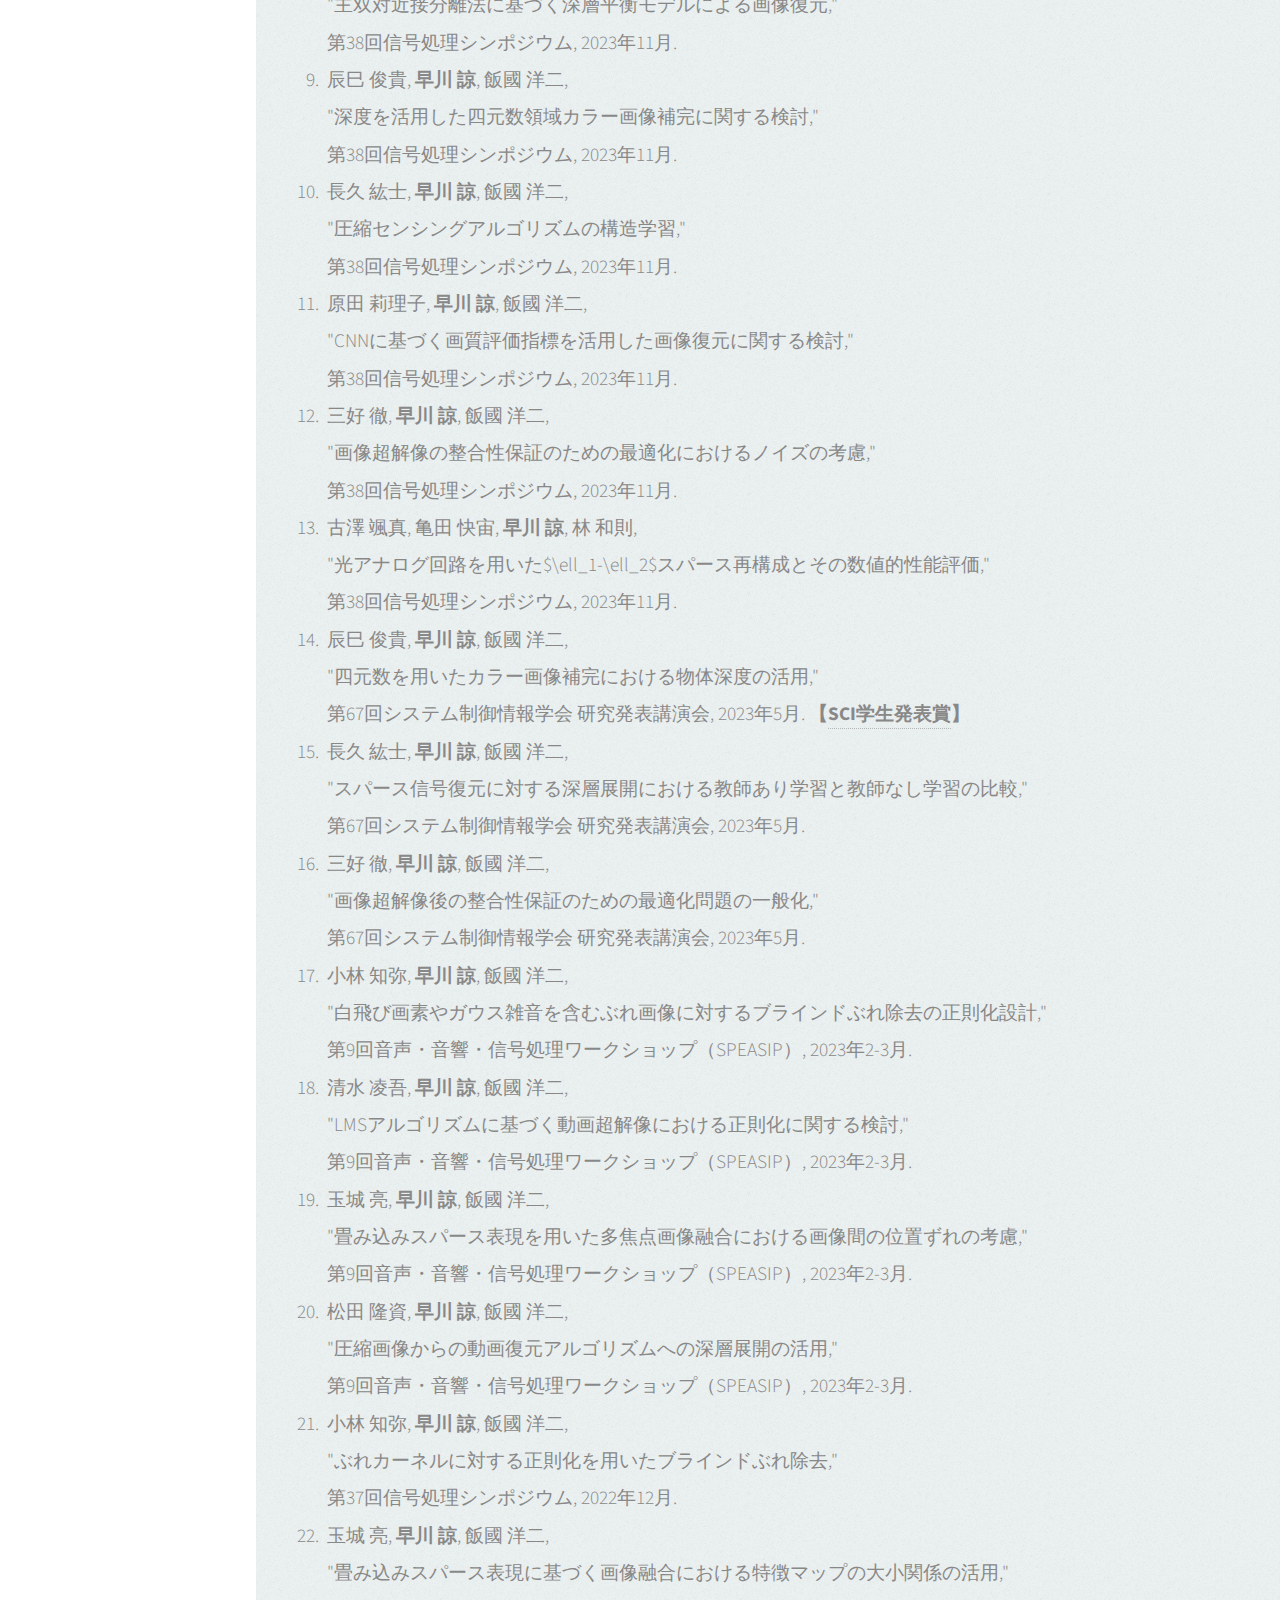
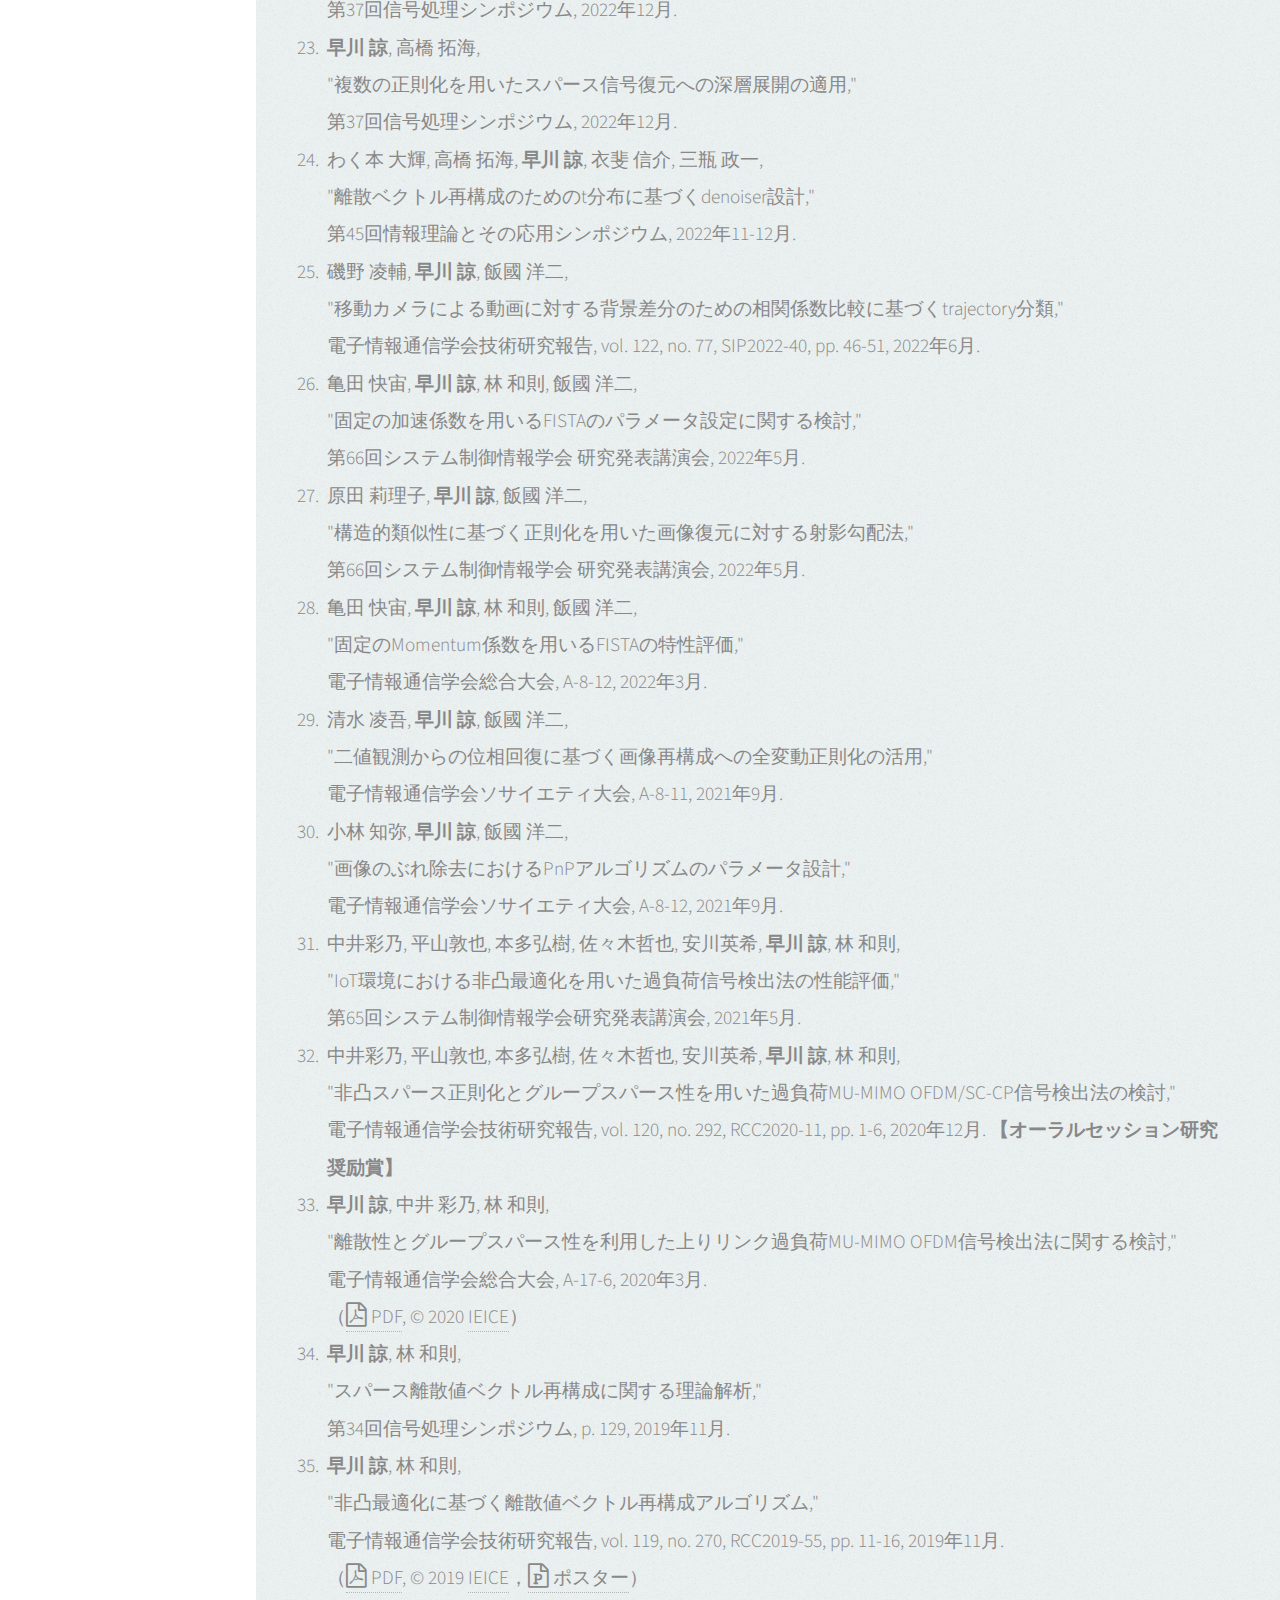
==== commit 5a8b95e8: "update publication" ====
--- a/index.html
+++ b/index.html
@@ -41,7 +41,6 @@
             <nav id="nav">
                 <ul>
                     <li><a href="#top" id="top-link"><span class="icon fa-home">トップ</span></a></li>
-                    <li><a href="#news" id="news-link"><span class="icon fa-calendar-check-o">最新情報</span></a></li>
                     <li><a href="#aboutme" id="aboutme-link"><span class="icon fa-user">自己紹介</span></a></li>
                     <li><a href="#research" id="research-link"><span class="icon fa-desktop">研究紹介</span></a></li>
                     <li><a href="#publication" id="publication-link"><span class="icon fa-book">研究業績</span></a></li>
@@ -77,97 +76,6 @@
             </div>
         </section>
 
-        <!-- News -->
-        <section id="news" class="two">
-            <div class="container CLleft">
-
-                <header>
-                    <h2>最新情報</h2>
-                </header>
-
-                <ul class="list">
-                    <!-- <hr> -->
-                    <li>
-                        <div> <b>2024年2月29日-3月1日</b> </div>
-                        <div>
-                            <a
-                                href="https://ken.ieice.org/ken/program/index.php?tgs_regid=21980b75e60475838cd7bd31f433307fbffe4056be0b732c605405b0b7eddaa2&tgid=IEICE-SIP">第10回音声・音響・信号処理ワークショップ（SPEASIP）</a>で研究発表を行いました．
-                        </div>
-                        <div class="ref">原田 莉理子, 早川 諒, 飯國 洋二, "CNNを用いた画質評価指標の妥当性の評価"</div>
-                    </li>
-                    <li>
-                        <div> <b>2023年12月19日</b> </div>
-                        <div>
-                            <a href="https://www.sice.jp/pub/journal/">計測と制御</a>に解説記事が掲載されました．
-                        </div>
-                        <div class="ref">早川 諒, "非凸最適化に基づくスパースモデリング"</div>
-                    </li>
-                    <li>
-                        <div> <b>2023年11月28日-12月1日</b> </div>
-                        <div>
-                            <a href="https://www.ieice.org/ess/sita/SITA2023/index.html">第46回情報理論とその応用シンポジウム</a>で研究発表を行いました．
-                        </div>
-                        <div class="ref">古澤 颯真, 亀田 快宙, 早川 諒, 林 和則, "深層展開を用いた光アナログ回路による$\ell_1-\ell_2$スパース再構成"</div>
-                    </li>
-                    <li>
-                        <div> <b>2023年11月6日-8日</b> </div>
-                        <div>
-                            <a href="https://award-con.com/sips2023/">第38回信号処理シンポジウム</a>で研究発表を行いました．
-                        </div>
-                        <div class="ref">亀田 快宙, 早川 諒, 飯國 洋二, "主双対近接分離法に基づく深層平衡モデルによる画像復元"</div>
-                        <div class="ref">辰巳 俊貴, 早川 諒, 飯國 洋二, "深度を活用した四元数領域カラー画像補完に関する検討"</div>
-                        <div class="ref">長久 紘士, 早川 諒, 飯國 洋二, "圧縮センシングアルゴリズムの構造学習"</div>
-                        <div class="ref">原田 莉理子, 早川 諒, 飯國 洋二, "CNNに基づく画質評価指標を活用した画像復元に関する検討"</div>
-                        <div class="ref">三好 徹, 早川 諒, 飯國 洋二, "画像超解像の整合性保証のための最適化におけるノイズの考慮"</div>
-                        <div class="ref">古澤 颯真, 亀田 快宙, 早川 諒, 林 和則, "光アナログ回路を用いた$\ell_1-\ell_2$スパース再構成とその数値的性能評価"</div>
-                    </li>
-                    <li>
-                        <div> <b>2023年10月31日-11月3日</b> </div>
-                        <div>
-                            <a href="https://www.apsipa2023.org/">APSIPA ASC 2023</a>で研究発表を行いました．
-                        </div>
-                        <div class="ref">S. Furusawa, K.Hayashi, K, Kameda, and R. Hayakawa, "Numerical performance evaluation of L_1-L_2 sparse reconstruction using optical analog circuit"</div>
-                    </li>
-                    <li>
-                        <div> <b>2023年10月1日</b> </div>
-                        <div>
-                            東京農工大学大学院工学研究院 先端情報科学部門に准教授として着任しました．
-                        </div>
-                    </li>
-                    <li>
-                        <div> <b>2023年9月9日</b> </div>
-                        <div>
-                            <a
-                                href="https://www.nowpublishers.com/SIP">APSIPA Transactions on Signal and Information Processing</a>に論文が採録されました．
-                        </div>
-                        <div class="ref">R. Hayakawa, "Noise variance estimation using asymptotic residual in compressed sensing"</div>
-                    </li>
-                    <li>
-                        <div> <b>2023年9月6日-8日</b> </div>
-                        <div>
-                            <a href="https://onsite.gakkai-web.net/fit2023/abstract/index.html">第22回情報科学技術フォーラム（FIT2023）</a> トップコンファレンスセッションで講演を行いました．
-                        </div>
-                        <div class="ref">早川 諒, "ADMMに基づく圧縮センシングの漸近特性予測"</div>
-                    </li>
-                    <li>
-                        <div> <b>2022年5月19日</b> </div>
-                        <div>
-                            辰巳くん（M1）が<a href="https://sci23.iscie.or.jp/award/">SCI学生発表賞</a>を受賞しました．
-                        </div>
-                    </li>
-                    <li>
-                        <div> <b>2022年5月17日-19日</b> </div>
-                        <div>
-                            <a href="https://sci23.iscie.or.jp">システム制御情報学会 研究発表講演会</a>で研究発表を行いました．
-                        </div>
-                        <div class="ref">辰巳 俊貴, 早川 諒, 飯國 洋二, "四元数を用いたカラー画像補完における物体深度の活用"</div>
-                        <div class="ref">長久 紘士, 早川 諒, 飯國 洋二, "スパース信号復元に対する深層展開における教師あり学習と教師なし学習の比較"</div>
-                        <div class="ref">三好 徹, 早川 諒, 飯國 洋二, "画像超解像後の整合性保証のための最適化問題の一般化"</div>
-                    </li>
-                </ul>
-
-            </div>
-        </section>
 
         <!-- About Me -->
         <section id="aboutme" class="three">
@@ -347,17 +255,6 @@
                     <h2>研究業績</h2>
                 </header>
 
-                <h3> プレプリント </h3>
-                <ol class="list">
-                    <li>
-                        <div>
-                            <b>R. Hayakawa</b>, "Error prediction of Douglas-Rachford algorithm for linear inverse
-                            problems: Asymptotics of proximity operator for squared loss," arXiv.2103.10300.
-                            (<a href="https://doi.org/10.48550/arXiv.2103.10300">arXiv</a>)
-                        </div>
-                    </li>
-                </ol>
-
                 <h3> 解説 </h3>
                 <ol class="list">
                     <li>
@@ -778,8 +675,29 @@
                     </li>
                 </ol>
 
-                <h3> 招待講演など（査読なし） </h3>
+                <h3> 招待講演・セミナーなど（査読なし） </h3>
                 <ol class="list">
+                    <li>
+                        <div> <b>早川 諒</b>, </div>
+                        <div>"信号処理の基礎と深層学習を用いた高精度なノイズ除去・信号復元技術への応用," </div>
+                        <div>
+                            日本テクノセンター セミナー, 2024年8月.
+                        </div>
+                        <div>
+                            （<a href="https://www.j-techno.co.jp/seminar/seminar-63231/">リンク</a>）
+                        </div>
+                    </li>
+                    <li>
+                        <div> <b>早川 諒</b>, </div>
+                        <div>"深層展開による反復アルゴリズムの学習と信号復元への応用," </div>
+                        <div>
+                            情報計測オンラインセミナー, 2024年7月.
+                        </div>
+                        <div>
+                            （<a href="https://measurement-informatics-seminars.jp/">リンク</a>，<a href="https://www.docswell.com/s/rhayakawa/Z222M6-measurement-informatics-seminar"><span
+                                class="icon fa-slideshare"></span> スライド</a>，<a href="https://www.youtube.com/watch?v=xLOXUsoS6rc">講演動画</a>）
+                        </div>
+                    </li>
                     <li>
                         <div> <b>早川 諒</b>, </div>
                         <div>"ADMMに基づく圧縮センシングの漸近特性予測," </div>
@@ -855,6 +773,41 @@
 
                 <h3> 国内学会（査読なし） </h3>
                 <ol class="list">
+                    <li>
+                        <div> 今井 智也, 長久 紘士, <b>早川 諒</b>, 飯國 洋二, </div>
+                        <div>"圧縮センシングアルゴリズムの構造学習における構造パラメータの二値化," </div>
+                        <div>
+                            信号処理研究会, 2024年8月.
+                        </div>
+                    </li>
+                    <li>
+                        <div> 加藤 大誠, <b>早川 諒</b>, 古澤 颯真, 林 和則, 飯國 洋二, </div>
+                        <div>"光アナログ回路での実装に適した画像復元アルゴリズムに関する検討," </div>
+                        <div>
+                            信号処理研究会, 2024年8月.
+                        </div>
+                    </li>
+                    <li>
+                        <div> 小林 春香, <b>早川 諒</b>, 飯國 洋二, </div>
+                        <div>"剰余サンプリングからの信号復元のための制約付き離散値ベクトル再構成," </div>
+                        <div>
+                            信号処理研究会, 2024年8月.
+                        </div>
+                    </li>
+                    <li>
+                        <div> 杉村 幸翼, <b>早川 諒</b>, 飯國 洋二, </div>
+                        <div>"学習型凸正則化を用いた加速劣勾配法による画像復元," </div>
+                        <div>
+                            信号処理研究会, 2024年8月.
+                        </div>
+                    </li>
+                    <li>
+                        <div> 古澤 颯真, 加藤 大誠, <b>早川 諒</b>, 林 和則, </div>
+                        <div>"光アナログ回路を用いた$\ell_1-\ell_2$スパース再構成とその数値的性能評価," </div>
+                        <div>
+                            信号処理研究会, 2024年8月.
+                        </div>
+                    </li>
                     <li>
                         <div> 原田 莉理子, <b>早川 諒</b>, 飯國 洋二, </div>
                         <div>"CNNを用いた画質評価指標の妥当性の評価," </div>
@@ -1315,7 +1268,7 @@
         <ul class="copyright">
             <li>&copy; Ryo Hayakawa</li>
             <li>Design: <a href="http://html5up.net">HTML5 UP</a></li>
-            <li>Last update: April 8, 2024</li>
+            <li>Last update: September 12, 2024</li>
         </ul>
 
     </div>
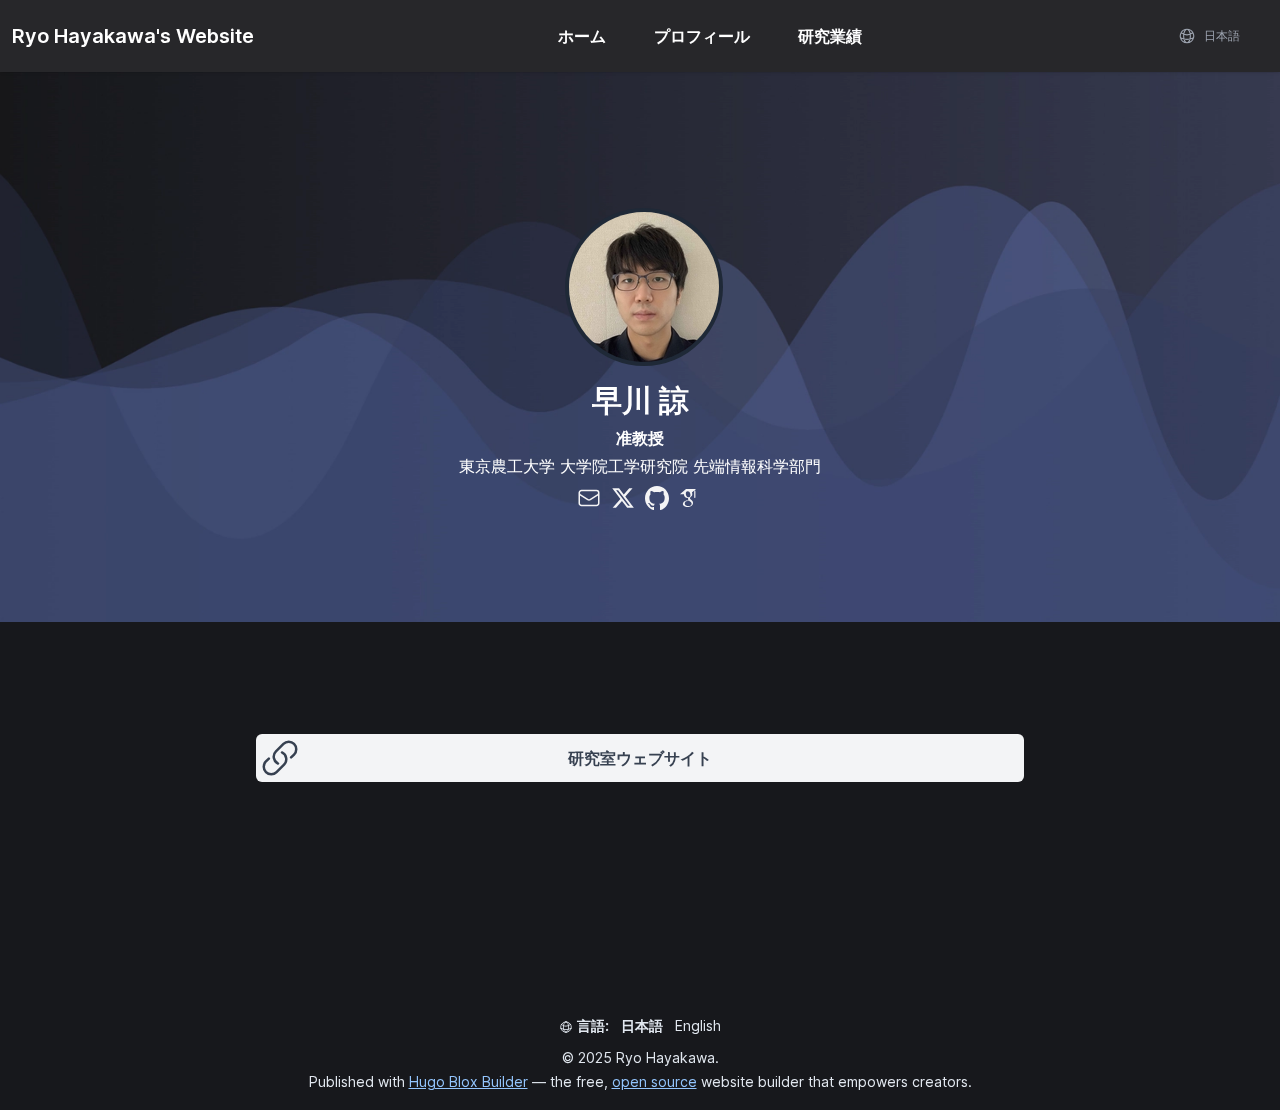
==== commit 0bc3cc4f: "renewal" ====
--- a/index.html
+++ b/index.html
@@ -1,1297 +1,10 @@
-<!DOCTYPE HTML>
-<!--
-	Prologue by HTML5 UP
-	html5up.net | @ajlkn
-	Free for personal and commercial use under the CCA 3.0 license (html5up.net/license)
--->
-<html>
-
-<head>
-    <title>早川 諒（Ryo Hayakawa）</title>
-    <meta charset="utf-8" />
-    <meta name="viewport" content="width=device-width, initial-scale=1, user-scalable=no" />
-    <link rel="stylesheet" href="assets/css/main.css" />
-    <link rel="icon" href="images/favicon.ico" />
-    <!-- Global site tag (gtag.js) - Google Analytics -->
-    <script async src="https://www.googletagmanager.com/gtag/js?id=G-7K7CXGLYDL"></script>
-    <script>
-        window.dataLayer = window.dataLayer || [];
-        function gtag() { dataLayer.push(arguments); }
-        gtag('js', new Date());
-
-        gtag('config', 'G-7K7CXGLYDL');
-    </script>
-</head>
-
-<body class="is-preload">
-
-    <!-- Header -->
-    <div id="header">
-
-        <div class="top">
-
-            <!-- Logo -->
-            <div id="logo">
-                <h1 id="title">早川 諒</h1>
-                <h1>(Ryo Hayakawa)</h1>
-                <p>東京農工大学大学院工学研究院 准教授</p>
-            </div>
-
-            <!-- Nav -->
-            <nav id="nav">
-                <ul>
-                    <li><a href="#top" id="top-link"><span class="icon fa-home">トップ</span></a></li>
-                    <li><a href="#aboutme" id="aboutme-link"><span class="icon fa-user">自己紹介</span></a></li>
-                    <li><a href="#research" id="research-link"><span class="icon fa-desktop">研究紹介</span></a></li>
-                    <li><a href="#publication" id="publication-link"><span class="icon fa-book">研究業績</span></a></li>
-                    <li><a href="#document" id="document-link"><span class="icon fa-file-text">資料</span></a></li>
-                    <li><a href="#link" id="link-link"><span class="icon fa-external-link">リンク</span></a></li>
-                </ul>
-            </nav>
-
-        </div>
-
-        <div class="bottom">
-            <div align="center"><a href="./index-e.html"> <span class="icon fa-language"> English </span> </a></div>
-        </div>
-
-    </div>
-
-    <!-- Main -->
-    <div id="main">
-
-        <!-- Intro -->
-        <section id="top" class="one dark cover">
-            <div class="container CLleft">
-
-                <header>
-                    <h2 class="alt">早川 諒（Ryo Hayakawa）</h2>
-                    <div> 東京農工大学大学院工学研究院 先端情報科学部門 准教授 </div>
-                    <div><span class="icon fa-envelope-o"></span> hayakawa [at] go.tuat.ac.jp </div>
-                    <div><span class="icon fa-twitter"></span> <a href="https://twitter.com/waddle_deeeeeee">𝕏</a> </div>
-                    <div><span class="icon fa-graduation-cap"></span> <a href="https://scholar.google.com/citations?user=J0XlYrIAAAAJ">Google Scholar Citations</a> </div>
-                    <div><span class="icon fa-link"></span> <a href="https://web.tuat.ac.jp/~hayakawa-lab"> 研究室ウェブサイト </a></div>
-                </header>
-
-            </div>
-        </section>
-
-
-        <!-- About Me -->
-        <section id="aboutme" class="three">
-            <div class="container CLleft">
-
-                <header>
-                    <h2>自己紹介</h2>
-                </header>
-
-                <h3>研究分野</h3>
-                <ul class="list">
-                    <li> 信号処理（スパース信号処理，圧縮センシング，画像処理，画像復元．…） </li>
-                    <li> 数理最適化（連続最適化，近接分離最適化，…） </li>
-                    <li> 無線通信（信号検出） </li>
-                </ul>
-
-                <h3>学歴</h3>
-                <ul class="list">
-                    <li> 2020年3月：京都大学大学院情報学研究科 博士後期課程修了（博士（情報学）） </li>
-                    <li> 2017年3月：京都大学大学院情報学研究科 修士課程修了（修士（情報学）） </li>
-                    <li> 2015年3月：京都大学工学部情報学科 卒業（学士（工学）） </li>
-                </ul>
-
-                <h3>職歴</h3>
-                <ul class="list">
-                    <li> 2023年10月〜現在：東京農工大学大学院工学研究院 准教授 </li>
-                    <li> 2023年10月〜現在：大阪大学大学院基礎工学研究科 招へい准教授 </li>
-                    <li> 2020年4月〜2023年9月：大阪大学大学院基礎工学研究科 助教 </li>
-                    <li> 2017年4月〜2020年3月：日本学術振興会特別研究員（DC1） </li>
-                </ul>
-
-                <h3>海外滞在</h3>
-                <ul class="list">
-                    <li> 2019年1月〜3月：guest Ph.D. student at Aalborg University, Denmark (<a
-                            href="https://www.es.aau.dk/sections-labs/connectivity/">Connectivity section</a> headed by
-                        Prof. Petar Popovski, Department of Electronic Systems) </li>
-                </ul>
-
-                <h3>受賞</h3>
-                <ul class="list">
-                    <li> 2023年11月：電子情報通信学会 信号処理研究会 信号処理特別功労賞 </li>
-                    <li> 2020年2月：第16回 IEEE関西支部 学生研究奨励賞 </li>
-                    <li> 2019年11月：APSIPA ASC 2019 Best Special Session Paper Nomination Award </li>
-                    <li> 2018年12月：電子情報通信学会 高信頼制御通信研究会 ベストポスター賞 </li>
-                    <li> 2018年3月：電気通信普及財団 第33回テレコムシステム技術学生賞 </li>
-                    <li> 2017年11月：電子情報通信学会 信号処理研究会 2017年度信号処理若手奨励賞 </li>
-                    <li> 2017年2月：京都大学第11回ICTイノベーション 優秀研究賞 </li>
-                    <li> 2017年1月：電子情報通信学会 信号処理研究会 2016年度信号処理研究会賞 </li>
-                </ul>
-                
-                <h3>学生の受賞</h3>
-                <ul class="list">
-                    <li> 2023年5月：第67回システム制御情報学会研究発表講演会 SCI学生発表賞（辰巳 俊貴） </li>
-                </ul>
-
-                <h3>研究助成</h3>
-                <ul class="list">
-                    <li> 2024年4月〜2027年3月：日本学術振興会 科学研究費助成事業 若手研究（代表）</li>
-                    <li> 2024年4月〜2027年3月：公益財団法人 中島記念国際交流財団 独立研究者始動助成金（代表）</li>
-                    <li> 2024年4月〜2025年3月：公益財団法人 電気通信普及財団 研究調査助成（代表）</li>
-                    <li> 2023年10月〜2025年9月：公益財団法人 マツダ財団 研究助成「超高フレームレート動画撮像のためのデータ駆動アルゴリズム設計」（代表） </li>
-                    <li> 2020年10月〜2022年3月：日本学術振興会 科学研究費助成事業 研究活動スタート支援「劣決定線形逆問題のためのパラメータフリーな最適化アルゴリズムの開発」（代表） </li>
-                    <li> 2017年4月〜2020年3月：日本学術振興会 科学研究費助成事業 特別研究員奨励費「信号の離散性を利用した大規模過負荷MIMO信号検出とその理論解析」（代表） </li>
-                </ul>
-
-                <h3>所属学会</h3>
-                <ul class="list">
-                    <li> IEEE (Signal processing society) </li>
-                    <li> 電子情報通信学会（基礎・境界ソサイエティ） </li>
-                    <li> システム制御情報学会 </li>
-                </ul>
-
-                <h3>学会活動</h3>
-                <ul class="list">
-                    <li> 2023年6月〜：システム制御情報学会 論文誌編集委員 </li>
-                    <li> 2023年6月〜：電子情報通信学会 和文論文誌A/英文論文誌A編集委員 </li>
-                    <li> 2023年6月〜：電子情報通信学会 情報理論研究会 研究専門委員 </li>
-                    <li> 2021年6月〜：電子情報通信学会 信号処理研究会 研究専門委員 </li>
-                    <li> 2022年11月〜2023年11月：第38回信号処理シンポジウム 実行委員 </li>
-                    <li> 2022年10月〜2023年5月：第67回システム制御情報学会研究発表講演会 実行委員 </li>
-                </ul>
-
-                <h3>査読経験</h3>
-                <ul class="list">
-                    <li> IEEE Access </li>
-                    <li> IEEE Communications Letters </li>
-                    <li> IEEE Journal on Selected Areas in Communications </li>
-                    <li> IEEE Signal Processing Letters </li>
-                    <li> IEEE Transactions on Information Theory </li>
-                    <li> IEEE Transactions on Signal Processing </li>
-                    <li> IEEE Transactions on Wireless Communications </li>
-                    <li> IEEE Wireless Communications Letters </li>
-                    <li> IEICE Transactions on Fundamentals of Electronics, Communications and Computer Sciences </li>
-                    <li> IEICE Transactions on Communications </li>
-                    <li> IEICE Transactions on Information and Systems </li>
-                    <li> IET Signal Processing </li>
-                </ul>
-
-                <h3>担当授業</h3>
-                <h4>東京農工大学</h4>
-                <ul class="list">
-                    <li> 2023年度：基礎情報数学 </li>
-                </ul>
-                <h4>大阪大学</h4>
-                <ul class="list">
-                    <li> 2023年度：基礎工学PBL（知能システム学），知能システム学実験B（アナログ回路設計） </li>
-                    <li> 2022年度：基礎工学PBL（知能システム学），知能システム学実験B（アナログ回路設計），知能システム学ゼミナール </li>
-                    <li> 2021年度：知能システム学実験A（深層学習），知能システム学実験B（アナログ回路設計），知能システム学ゼミナール </li>
-                    <li> 2020年度：知能システム学実験A（画像処理），知能システム学ゼミナール </li>
-                </ul>
-
-                <h3>教育活動</h3>
-                <ul class="list">
-                    <li> 2015年10月〜2016年2月：数理工学実験（音声信号処理） ティーチングアシスタント </li>
-                    <li> 2015年4月〜2016年1月：グローバルサイエンスキャンパスELCAS専修コース（スパース信号処理の数理） 指導補助 </li>
-                    <ul>
-                        <li>
-                            <div>湯島 康友, 松岡 航太郎, </div>
-                            <div>"ブール圧縮センシングを用いたRFIDタグ検出法," </div>
-                            <div>
-                                平成27年度全国受講生研究発表会．
-                                【<a
-                                    href="http://www.kyoto-u.ac.jp/ja/admissions/events_news/department/gakusai/news/2015/151014_1.html">優秀賞受賞</a>】
-                            </div>
-                        </li>
-                    </ul>
-                </ul>
-            </div>
-        </section>
-
-        <section id="research" class="two">
-            <div class="container CLleft">
-
-                <header>
-                    <h2>研究紹介</h2>
-                </header>
-
-                信号処理分野の数理的な課題に対して，新たな理論や手法の提案・検討を行っています．<br />
-                特に，信号に関する事前情報を活用した信号処理・画像処理アルゴリズムの開発や解析に興味があります．<br />
-                最近では，数理最適化と機械学習技術をうまく組み合わせた信号処理手法についての研究も行っています．
-
-                <h3 class="theme">スパース信号処理アルゴリズムの開発や解析</h3>
-
-                <figure>
-                    <img src="images/sparse.png">
-                </figure>
-                <div>
-                    対象とする信号の性質を事前情報として活用することで，より高度な信号処理が可能となります．
-                    例えば，少ない観測データからスパース信号（ほとんどの値が0となる信号）を推定する技術は圧縮センシングと呼ばれ，画像処理や無線通信などの様々な工学の分野に応用されています．
-                    このような信号の性質を活用する信号処理には，数理的にも興味深い点が数多くあります．
-                </div>
-                <div class="paragraph">
-                    現在は，圧縮センシングなどのための凸最適化問題や最適化アルゴリズムに関する理論解析，深層学習の技術を用いた最適化アルゴリズム設計，光演算回路の制約を考慮した圧縮センシングアルゴリズムの開発などの研究を行っています．
-                </div>
-
-                <h3 class="theme">画像処理アルゴリズムの開発や設計</h3>
-
-                <figure>
-                    <img src="images/image.png">
-                </figure>
-                <div>
-                    画像処理においても，画像の性質（滑らかさや低ランク性など）を事前情報として活用することでその性能を向上させることができます．
-                    どのような性質を活用するかや，その性質を数理的にどう表現するかがポイントになります．
-                </div>
-                <div class="paragraph">
-                    現在は，機械学習ベースの高性能なノイズ除去手法を組み込んだ最適化アルゴリズムによる画像・動画の復元や，データ駆動型画像復元アルゴリズム設計などに関する研究を行っています．
-                </div>
-
-            </div>
-        </section>
-
-        <!-- Publication -->
-        <section id="publication" class="three">
-            <div class="container CLleft">
-
-                <header>
-                    <h2>研究業績</h2>
-                </header>
-
-                <h3> 解説 </h3>
-                <ol class="list">
-                    <li>
-                        <div> <b>早川 諒</b>, </div>
-                        <div>
-                            <a href="https://www.jstage.jst.go.jp/article/sicejl/62/12/62_757/_article/-char/ja/">
-                            "非凸最適化に基づくスパースモデリング,"
-                            </a>
-                        </div>
-                        <div>
-                            計測と制御, 第62巻, 第12号, pp. 757-762, 2023年12月.
-                        </div>
-                    </li>
-                </ol>
-
-                <h3> 論文誌（査読あり） </h3>
-                <ol class="list">
-                    <li>
-                        <div> <b>R. Hayakawa</b>, </div>
-                        <div>
-                            <a href="https://www.nowpublishers.com/article/Details/SIP-2023-0015">
-                                "Noise variance estimation using asymptotic residual in compressed sensing," 
-                            </a>
-                        </div>
-                        <div>
-                            APSIPA Transactions on Signal and Information Processing, vol. 12, no. 1, e46, Nov. 2023.
-                        </div>
-                    </li>
-                    <li>
-                        <div><b>R. Hayakawa</b>, </div>
-                        <div>
-                            <a href="https://ieeexplore.ieee.org/document/9932009">
-                                "Asymptotic performance prediction for ADMM-based compressed sensing,"
-                            </a>
-                        </div>
-                        <div>
-                            IEEE Transactions on Signal Processing, vol. 70, pp. 5194-5207, 2022.
-                        </div>
-                        <div>
-                            (<a href="https://doi.org/10.48550/arXiv.2009.08545">arXiv</a>, <a
-                                href="https://github.com/rhayakawa/predict-admm-cs"><span class="icon fa-github"></span>
-                                Python code</a>)
-                        </div>
-                    </li>
-                    <li>
-                        <div><b>R. Hayakawa</b>, A. Nakai-Kasai, and K. Hayashi, </div>
-                        <div>
-                            <a href="https://www.nowpublishers.com/article/Details/SIP-157">
-                                "Discreteness and group sparsity aware detection for uplink overloaded MU-MIMO systems,"
-                            </a>
-                        </div>
-                        <div>
-                            APSIPA Transactions on Signal and Information Processing, vol. 9, e21, 2020.
-                        </div>
-                        <div>
-                            (Open Access)
-                        </div>
-                    </li>
-                    <li>
-                        <div><b>R. Hayakawa</b> and K. Hayashi, </div>
-                        <div>
-                            <a href="https://ieeexplore.ieee.org/document/9146197">
-                                "Asymptotic performance of discrete-valued vector reconstruction via box-constrained
-                                optimization with sum of <i>l</i><sub>1</sub> regularizers,"
-                            </a>
-                        </div>
-                        <div>
-                            IEEE Transactions on Signal Processing, vol. 68, pp. 4320-4335, Aug. 2020.
-                        </div>
-                        <div>
-                            (<a href="paper/TSP3011282.pdf"><span class="icon fa-file-pdf-o"></span> PDF (accepted
-                                article)</a>, <a href="https://github.com/rhayakawa/CGMT_BoxSOAV"><span
-                                    class="icon fa-github"></span> MATLAB code</a>)
-                        </div>
-                    </li>
-                    <li>
-                        <div>S. Takabe, M. Imanishi, T. Wadayama, <b>R. Hayakawa</b>, and K. Hayashi, </div>
-                        <div>
-                            <a href="https://ieeexplore.ieee.org/document/8759948">
-                                "Trainable projected gradient detector for massive overloaded MIMO channels: Data-driven
-                                tuning approach,"
-                            </a>
-                        </div>
-                        <div>
-                            IEEE Access, vol. 7, pp. 93326-93338, Jul. 2019.
-                        </div>
-                        <div>
-                            (Open Access)
-                        </div>
-                    </li>
-                    <li>
-                        <div><b>R. Hayakawa</b> and K. Hayashi, </div>
-                        <div>
-                            <a href="https://ieeexplore.ieee.org/document/8516902">
-                                "Reconstruction of complex discrete-valued vector via convex optimization with sparse
-                                regularizers,"
-                            </a>
-                        </div>
-                        <div>
-                            IEEE Access, vol. 6, pp. 66499-66512, Dec. 2018.
-                            <b>【<a href="https://www.ieee-jp.org/section/kansai/award/student.html">IEEE関西支部
-                                    学生研究奨励賞</a>】</b>
-                        </div>
-                        <div>
-                            (Open Access, <a href="https://github.com/rhayakawa/SCSR"><span
-                                    class="icon fa-github"></span> MATLAB code</a>)
-                        </div>
-                    </li>
-                    <li>
-                        <div><b>R. Hayakawa</b> and K. Hayashi, </div>
-                        <div>
-                            <a href="https://ieeexplore.ieee.org/document/8501590">
-                                "Discreteness-aware approximate message passing for discrete-valued vector
-                                reconstruction,"
-                            </a>
-                        </div>
-                        <div>
-                            IEEE Transactions on Signal Processing, vol. 66, no. 24, pp. 6443-6457, Dec. 2018.
-                        </div>
-                        <div>
-                            (<a href="paper/TSP2877170.pdf"><span class="icon fa-file-pdf-o"></span> PDF (accepted
-                                article)</a>, <a href="https://github.com/rhayakawa/DAMP"><span
-                                    class="icon fa-github"></span> MATLAB code</a>)
-                        </div>
-                    </li>
-                    <li>
-                        <div><b>R. Hayakawa</b> and K. Hayashi, </div>
-                        <div>
-                            <a href="https://ieeexplore.ieee.org/document/8443415/">
-                                "Discreteness-aware decoding for overloaded non-orthogonal STBCs via convex
-                                optimization,"
-                            </a>
-                        </div>
-                        <div>
-                            IEEE Communications Letters, vol. 22, no. 10, pp. 2080-2083, Oct. 2018.
-                        </div>
-                        <div>
-                            (<a href="paper/LCOMM2866446.pdf"><span class="icon fa-file-pdf-o"></span> PDF (accepted
-                                article)</a>)
-                        </div>
-                    </li>
-                    <li>
-                        <div><b>R. Hayakawa</b> and K. Hayashi, </div>
-                        <div>
-                            <a href="http://search.ieice.org/bin/summary.php?id=e100-a_12_2671">
-                                "Error recovery for massive MIMO signal detection via reconstruction of discrete-valued
-                                sparse vector,"
-                            </a>
-                        </div>
-                        <div>
-                            IEICE Transactions on Fundamentals of Electronics, Communications and Computer Sciences,
-                            vol. E100-A, no. 12, pp. 2671-2679, Dec. 2017.
-                        </div>
-                        <div>
-                            (<a href="paper/e100-a_12_2671.pdf"><span class="icon fa-file-pdf-o"></span> PDF</a>, &copy;
-                            2017 <a href="https://search.ieice.org/index.html">IEICE</a>)
-                        </div>
-                    </li>
-                    <li>
-                        <div><b>R. Hayakawa</b> and K. Hayashi, </div>
-                        <div>
-                            <a href="http://ieeexplore.ieee.org/document/8013111/">
-                                "Convex optimization-based signal detection for massive overloaded MIMO systems,"
-                            </a>
-                        </div>
-                        <div>
-                            IEEE Transactions on Wireless Communications, vol. 16, no. 11, pp. 7080-7091, Nov. 2017.
-                            <b>【<a href="https://www.taf.or.jp/award/telesys2/2017.html">テレコムシステム技術学生賞</a>】</b>
-                        </div>
-                        <div>
-                            (<a href="paper/TWC2739140.pdf"><span class="icon fa-file-pdf-o"></span> PDF (accepted
-                                article)</a>, <a href="https://github.com/rhayakawa/IW-SOAV"><span
-                                    class="icon fa-github"></span> MATLAB code</a>)
-                        </div>
-                    </li>
-                    <li>
-                        <div><b>R. Hayakawa</b>, K. Hayashi, and M. Kaneko, </div>
-                        <div>
-                            <a href="http://search.ieice.org/bin/summary.php?id=e99-b_8_1697">
-                                "Lattice reduction-aided detection for overloaded MIMO using slab decoding,"
-                            </a>
-                        </div>
-                        <div>
-                            IEICE Transactions on Communications, vol. E99-B, no. 8, pp. 1697-1705, Aug. 2016.
-                        </div>
-                        <div>
-                            (<a href="paper/e99-b_8_1697.pdf"><span class="icon fa-file-pdf-o"></span> PDF</a>, &copy;
-                            2016 <a href="https://search.ieice.org/index.html">IEICE</a>)
-                        </div>
-                    </li>
-                    <li>
-                        <div>K. Matsuoka, Y. Yushima, <b>R. Hayakawa</b>, R. Kawasaki, K. Hayashi, and M. Kaneko, </div>
-                        <div>
-                            <a href="https://www.jstage.jst.go.jp/article/comex/5/5/5_2016XBL0012/_article">
-                                "An RFID tag identification protocol via boolean compressed sensing,"
-                            </a>
-                        </div>
-                        <div>
-                            IEICE Communications Express, vol. 5, no. 5, pp. 118-123, May 2016.
-                        </div>
-                        <div>
-                            (<a href="paper/5_2016XBL0012.pdf"><span class="icon fa-file-pdf-o"></span> PDF</a>, &copy;
-                            2016 <a href="https://search.ieice.org/index.html">IEICE</a>)
-                        </div>
-                    </li>
-                </ol>
-
-                <h3> 国際会議（査読あり） </h3>
-                <ol class="list">
-                    <li>
-                        <div>S. Furusawa, K. Hayashi, K. Kameda, and <b>R. Hayakawa</b>, </div>
-                        <div>
-                            "Numerical performance evaluation of L_1-L_2 sparse reconstruction using optical analog circuit,"
-                        </div>
-                        <div>
-                            in Proceedings of the Asia-Pacific Signal and Information Processing Association Annual
-                            Summit and Conference (APSIPA ASC) 2023, Taipei, Taiwan, Oct.-Nov. 2023.
-                        </div>
-                    </li>
-                    <li>
-                        <div>K. Kameda, <b>R. Hayakawa</b>, K. Hayashi, and Y. Iiguni, </div>
-                        <div>
-                            <a href="https://ieeexplore.ieee.org/document/9980108">
-                                "Performance evaluation of FISTA with constant inertial parameter,"
-                            </a>
-                        </div>
-                        <div>
-                            in Proceedings of the Asia-Pacific Signal and Information Processing Association Annual
-                            Summit and Conference (APSIPA ASC) 2022, Chiang Mai, Thailand, Nov. 2022.
-                        </div>
-                        <div>
-                            (<a href="http://www.apsipa.org/proceedings/2022/APSIPA%202022/ThPM1-4/1570833984.pdf"><span class="icon fa-file-pdf-o"></span> PDF</a>)
-                        </div>
-                    </li>
-                    <li>
-                        <div>K. Hayashi, A. Nakai-Kasai, A. Hirayama, H. Honda, T. Sasaki, H. Yasukawa, and <b>R.
-                                Hayakawa</b>, </div>
-                        <div>
-                            <a href="https://ieeexplore.ieee.org/document/9306244">
-                                "An overloaded IoT signal detection method using non-convex sparse regularizers,"
-                            </a>
-                        </div>
-                        <div>
-                            in Proceedings of the Asia-Pacific Signal and Information Processing Association Annual
-                            Summit and Conference (APSIPA ASC) 2020, virtual conference, Dec. 2020.
-                        </div>
-                        <div>
-                            (<a href="http://www.apsipa.org/proceedings/2020/pdfs/0001490.pdf"><span class="icon fa-file-pdf-o"></span> PDF</a>)
-                        </div>
-                    </li>
-                    <li>
-                        <div>K. Hayashi, A. Nakai-Kasai, and <b>R. Hayakawa</b>, </div>
-                        <div>
-                            <a href="https://ieeexplore.ieee.org/document/9023021">
-                                "An overloaded SC-CP IoT signal detection method via sparse complex discrete-valued
-                                vector reconstruction,"
-                            </a>
-                        </div>
-                        <div>
-                            in Proceedings of the Asia-Pacific Signal and Information Processing Association Annual
-                            Summit and Conference (APSIPA ASC) 2019, Lanzhou, China, Nov. 2019.
-                            <b> [Best Special Session Paper Nomination Award] </b>
-                        </div>
-                        <div>
-                            (<a href="http://www.apsipa.org/proceedings/2019/pdfs/392.pdf"><span class="icon fa-file-pdf-o"></span> PDF</a>)
-                        </div>
-                    </li>
-                    <li>
-                        <div><b>R. Hayakawa</b> and K. Hayashi, </div>
-                        <div>
-                            <a href="https://ieeexplore.ieee.org/document/8902940">
-                                "Discrete-valued vector reconstruction by optimization with sum of sparse regularizers,"
-                            </a>
-                        </div>
-                        <div>
-                            in Proceedings of the 27th European Signal Processing Conference (EUSIPCO 2019), A Coruña,
-                            Spain, Sept. 2019.
-                        </div>
-                        <div>
-                            (<a href="paper/EUSIPCO2019.pdf"><span class="icon fa-file-pdf-o"></span> PDF</a>, <a href="poster/EUSIPCO2019.pdf"><span class="icon fa-file-powerpoint-o"></span>
-                                poster</a>, <a href="https://github.com/rhayakawa/SSR"><span
-                                    class="icon fa-github"></span> MATLAB code</a>)
-                        </div>
-                    </li>
-                    <li>
-                        <div><b>R. Hayakawa</b> and K. Hayashi, </div>
-                        <div>
-                            <a href="https://ieeexplore.ieee.org/document/8683207">
-                                "Performance analysis of discrete-valued vector reconstruction based on box-constrained
-                                sum of L1 regularizers,"
-                            </a>
-                        </div>
-                        <div>
-                            in Proceedings of the 44th IEEE International Conference on Acoustic, Speech, and Signal
-                            Processing (ICASSP 2019), Brighton, UK, May 2019.
-                        </div>
-                        <div>
-                            (<a href="paper/ICASSP2019.pdf"><span class="icon fa-file-pdf-o"></span> PDF</a>, <a
-                                href="https://sigport.org/documents/performance-analysis-discrete-valued-vector-reconstruction-based-box-constrained-sum-l1"><span
-                                    class="icon fa-slideshare"></span> slide</a>)
-                        </div>
-                    </li>
-                    <li>
-                        <div>K. Hayashi, A. Nakai, <b>R. Hayakawa</b>, and S. Ha, </div>
-                        <div>
-                            <a href="https://ieeexplore.ieee.org/document/8659753">
-                                "Uplink overloaded MU-MIMO OFDM signal detection methods using convex optimization,"
-                            </a>
-                            <div>
-                                in Proceedings of the Asia-Pacific Signal and Information Processing Association Annual
-                                Summit and Conference (APSIPA ASC) 2018, Honolulu, USA, Nov. 2018.
-                            </div>
-                            <div>
-                                (<a href="http://www.apsipa.org/proceedings/2018/pdfs/0001421.pdf"><span class="icon fa-file-pdf-o"></span> PDF</a>)
-                            </div>
-                    </li>
-                    <li>
-                        <div><b>R. Hayakawa</b>, A. Nakai, and K. Hayashi, </div>
-                        <div>
-                            <a href="https://ieeexplore.ieee.org/document/8462333/">
-                                "Distributed approximate message passing with summation propagation,"
-                            </a>
-                        </div>
-                        <div>
-                            in Proceedings of the 43rd IEEE International Conference on Acoustic, Speech, and Signal
-                            Processing (ICASSP 2018), Calgary, Canada, Apr. 2018.
-                        </div>
-                        <div>
-                            (<a href="paper/ICASSP2018.pdf"><span class="icon fa-file-pdf-o"></span> PDF</a>, <a
-                                href="https://sigport.org/documents/distributed-approximate-message-passing-summation-propagation"><span
-                                    class="icon fa-slideshare"></span> slide</a>)
-                        </div>
-                    </li>
-                    <li>
-                        <div><b>R. Hayakawa</b> and K. Hayashi, </div>
-                        <div>
-                            <a href="http://ieeexplore.ieee.org/document/8282322/">
-                                "Binary vector reconstruction via discreteness-aware approximate message passing,"
-                            </a>
-                        </div>
-                        <div>
-                            in Proceedings of the Asia-Pacific Signal and Information Processing Association Annual
-                            Summit and Conference (APSIPA ASC) 2017, Kuala Lumpur, Malaysia, Dec. 2017.
-                        </div>
-                        <div>
-                            (<a
-                                href="http://www.apsipa.org/proceedings/2017/CONTENTS/papers2017/15DecFriday/FP-07/FP-07.1.pdf"><span
-                                    class="icon fa-file-pdf-o"></span> PDF</a>, <a
-                                href="https://www.slideshare.net/RyoHayakawa2/binary-vector-reconstruction-via-discretenessaware-approximate-message-passing"><span
-                                    class="icon fa-slideshare"></span> slide</a>)
-                        </div>
-                    </li>
-                    <li>
-                        <div><b>R. Hayakawa</b> and K. Hayashi, </div>
-                        <div>
-                            <a href="http://ieeexplore.ieee.org/document/8227655/">
-                                "Discreteness-aware AMP for reconstruction of symmetrically distributed discrete
-                                variables,"
-                            </a>
-                        </div>
-                        <div>
-                            in Proceedings of the 18th IEEE International Workshop on Signal Processing Advances in
-                            Wireless Communications (SPAWC 2017), Sapporo, Japan, Jul. 2017.
-                        </div>
-                        <div>
-                            (<a href="paper/SPAWC2017.pdf"><span class="icon fa-file-pdf-o"></span> PDF</a>, <a href="poster/SPAWC2017.pdf"><span class="icon fa-file-powerpoint-o"></span> poster</a>)
-                        </div>
-                    </li>
-                    <li>
-                        <div><b>R. Hayakawa</b> and K. Hayashi, </div>
-                        <div>
-                            <a href="http://ieeexplore.ieee.org/document/7840470/">
-                                "Error recovery with relaxed MAP estimation for massive MIMO signal detection,"
-                            </a>
-                        </div>
-                        <div>
-                            in Proceedings of the International Symposium on Information Theory and Its Applications
-                            (ISITA) 2016, pp. 483-487, California, USA, Oct.-Nov. 2016.
-                        </div>
-                        <div>
-                            (<a href="paper/ISITA2016.pdf"><span class="icon fa-file-pdf-o"></span> PDF</a>, <a
-                                href="http://www.slideshare.net/RyoHayakawa2/error-recovery-with-relaxed-map-estimation-for-massive-mimo-signal-detection"><span
-                                    class="icon fa-slideshare"></span> slide</a>)
-                        </div>
-                    </li>
-                    <li>
-                        <div><b>R. Hayakawa</b>, K. Hayashi, H. Sasahara, and M. Nagahara, </div>
-                        <div>
-                            <a href="http://ieeexplore.ieee.org/document/7760475/">
-                                "Massive overloaded MIMO signal detection via convex optimization with proximal
-                                splitting,"
-                            </a>
-                        </div>
-                        <div>
-                            in Proceedings of the 24th European Signal Processing Conference (EUSIPCO 2016), pp.
-                            1383-1387, Budapest, Hungary, Aug.-Sept. 2016.
-                        </div>
-                        <div>
-                            (<a href="http://www.eurasip.org/Proceedings/Eusipco/Eusipco2016/papers/1570252007.pdf"><span
-                                    class="icon fa-file-pdf-o"></span> PDF</a>, <a href="poster/EUSIPCO2016.pdf"><span
-                                    class="icon fa-file-powerpoint-o"></span> poster</a>)
-                        </div>
-                    </li>
-                    <li>
-                        <div><b>R. Hayakawa</b>, K. Hayashi, and M. Kaneko, </div>
-                        <div>
-                            <a href="http://ieeexplore.ieee.org/document/7412549/">
-                                "An overloaded MIMO signal detection scheme with slab decoding and lattice reduction,"
-                            </a>
-                        </div>
-                        <div>
-                            in Proceedings of the 21st Asia-Pacific Conference on Communications (APCC 2015), pp. 42-46,
-                            Kyoto, Japan, Oct. 2015.
-                        </div>
-                        <div>
-                            (<a href="paper/APCC2015.pdf"><span class="icon fa-file-pdf-o"></span> PDF</a>)
-                        </div>
-                    </li>
-                </ol>
-
-                <h3> 招待講演・セミナーなど（査読なし） </h3>
-                <ol class="list">
-                    <li>
-                        <div> <b>早川 諒</b>, </div>
-                        <div>"信号処理の基礎と深層学習を用いた高精度なノイズ除去・信号復元技術への応用," </div>
-                        <div>
-                            日本テクノセンター セミナー, 2024年8月.
-                        </div>
-                        <div>
-                            （<a href="https://www.j-techno.co.jp/seminar/seminar-63231/">リンク</a>）
-                        </div>
-                    </li>
-                    <li>
-                        <div> <b>早川 諒</b>, </div>
-                        <div>"深層展開による反復アルゴリズムの学習と信号復元への応用," </div>
-                        <div>
-                            情報計測オンラインセミナー, 2024年7月.
-                        </div>
-                        <div>
-                            （<a href="https://measurement-informatics-seminars.jp/">リンク</a>，<a href="https://www.docswell.com/s/rhayakawa/Z222M6-measurement-informatics-seminar"><span
-                                class="icon fa-slideshare"></span> スライド</a>，<a href="https://www.youtube.com/watch?v=xLOXUsoS6rc">講演動画</a>）
-                        </div>
-                    </li>
-                    <li>
-                        <div> <b>早川 諒</b>, </div>
-                        <div>"ADMMに基づく圧縮センシングの漸近特性予測," </div>
-                        <div>
-                            第22回情報科学技術フォーラム（FIT2023） トップコンファレンスセッション, 2023年9月.
-                        </div>
-                        <div>
-                            （<a href="https://www.docswell.com/s/rhayakawa/KW1R98-FIT2023"><span
-                                    class="icon fa-slideshare"></span> スライド</a>）
-                        </div>
-                    </li>
-                    <li>
-                        <div> <b>早川 諒</b>, </div>
-                        <div>"【招待講演】 数理最適化に基づく信号復元と機械学習技術の融合," </div>
-                        <div>
-                            電子情報通信学会技術研究報告, vol. 122, no. 355, IT2022-41, pp. 66-71, 2023年1月.
-                        </div>
-                        <div>
-                            （<a href="paper/IT2022-41.pdf"><span class="icon fa-file-pdf-o"></span> PDF</a>, &copy;
-                            2023 <a href="https://search.ieice.org/index.html">IEICE</a>，<a
-                                href="https://www.docswell.com/s/rhayakawa/5L7375-IT202301"><span
-                                    class="icon fa-slideshare"></span> スライド</a>）
-                        </div>
-                    </li>
-                    <li>
-                        <div> <b>早川 諒</b>, </div>
-                        <div>"【招待講演】 線形逆問題に対する凸最適化問題の特性解析とその応用," </div>
-                        <div>
-                            電子情報通信学会技術研究報告, vol. 121, no. 144, SIP2021-35, pp. 30-35, 2021年8月.
-                        </div>
-                        <div>
-                            （<a href="paper/SIP2021-35.pdf"><span class="icon fa-file-pdf-o"></span> PDF</a>, &copy;
-                            2021 <a href="https://search.ieice.org/index.html">IEICE</a>，<a
-                                href="https://www.docswell.com/s/rhayakawa/5R892Z-SIP202108"><span
-                                    class="icon fa-slideshare"></span> スライド</a>）
-                        </div>
-                    </li>
-                    <li>
-                        <div> 林 和則, <b>早川 諒</b>, 中井 彩乃, </div>
-                        <div>"【招待講演】 離散性とスパース性を利用した無線通信のための過負荷信号処理," </div>
-                        <div>
-                            電子情報通信学会技術研究報告, vol. 120, no. 74, RCS2020-46, pp. 139-144, 2020年6月.
-                        </div>
-                    </li>
-                    <li>
-                        <div> <b>早川 諒</b>, 林 和則, </div>
-                        <div>"【招待講演】 離散値ベクトル再構成手法とその通信応用," </div>
-                        <div>
-                            電気関係学会関西連合大会, pp. 163-164, 2019年11-12月.
-                        </div>
-                        <div>
-                            （<a href="paper/G7-1.pdf"><span class="icon fa-file-pdf-o"></span> PDF</a>, &copy; 2019 <a
-                                href="https://search.ieice.org/index.html">IEICE</a>，<a
-                                href="https://www.slideshare.net/RyoHayakawa2/ss-199968781"><span
-                                    class="icon fa-slideshare"></span> スライド</a>）
-                        </div>
-                    </li>
-                    <li>
-                        <div> 林 和則, <b>早川 諒</b>, </div>
-                        <div>"【チュートリアル講演】 凸最適化を用いた過負荷MIMO信号検出," </div>
-                        <div>
-                            電子情報通信学会総合大会, AT-1-2, 2019年3月.
-                        </div>
-                    </li>
-                    <li>
-                        <div> 林 和則, <b>早川 諒</b>, 中井 彩乃, </div>
-                        <div>"【依頼講演】信号の離散性を利用した過負荷信号処理," </div>
-                        <div>
-                            電子情報通信学会技術研究報告, vol. 118, no. 474, RCS2018-320, pp. 197-202, 2019年3月.
-                        </div>
-                    </li>
-                </ol>
-
-                <h3> 国内学会（査読なし） </h3>
-                <ol class="list">
-                    <li>
-                        <div> 今井 智也, 長久 紘士, <b>早川 諒</b>, 飯國 洋二, </div>
-                        <div>"圧縮センシングアルゴリズムの構造学習における構造パラメータの二値化," </div>
-                        <div>
-                            信号処理研究会, 2024年8月.
-                        </div>
-                    </li>
-                    <li>
-                        <div> 加藤 大誠, <b>早川 諒</b>, 古澤 颯真, 林 和則, 飯國 洋二, </div>
-                        <div>"光アナログ回路での実装に適した画像復元アルゴリズムに関する検討," </div>
-                        <div>
-                            信号処理研究会, 2024年8月.
-                        </div>
-                    </li>
-                    <li>
-                        <div> 小林 春香, <b>早川 諒</b>, 飯國 洋二, </div>
-                        <div>"剰余サンプリングからの信号復元のための制約付き離散値ベクトル再構成," </div>
-                        <div>
-                            信号処理研究会, 2024年8月.
-                        </div>
-                    </li>
-                    <li>
-                        <div> 杉村 幸翼, <b>早川 諒</b>, 飯國 洋二, </div>
-                        <div>"学習型凸正則化を用いた加速劣勾配法による画像復元," </div>
-                        <div>
-                            信号処理研究会, 2024年8月.
-                        </div>
-                    </li>
-                    <li>
-                        <div> 古澤 颯真, 加藤 大誠, <b>早川 諒</b>, 林 和則, </div>
-                        <div>"光アナログ回路を用いた$\ell_1-\ell_2$スパース再構成とその数値的性能評価," </div>
-                        <div>
-                            信号処理研究会, 2024年8月.
-                        </div>
-                    </li>
-                    <li>
-                        <div> 原田 莉理子, <b>早川 諒</b>, 飯國 洋二, </div>
-                        <div>"CNNを用いた画質評価指標の妥当性の評価," </div>
-                        <div>
-                            第10回音声・音響・信号処理ワークショップ（SPEASIP）, 2024年2-3月.
-                        </div>
-                    </li>
-                    <li>
-                        <div> 古澤 颯真, 亀田 快宙, <b>早川 諒</b>, 林 和則, </div>
-                        <div>"深層展開を用いた光アナログ回路による$\ell_1-\ell_2$スパース再構成," </div>
-                        <div>
-                            第46回情報理論とその応用シンポジウム, 2023年11月.
-                        </div>
-                    </li>
-                    <li>
-                        <div> 亀田 快宙, <b>早川 諒</b>, 飯國 洋二, </div>
-                        <div>"主双対近接分離法に基づく深層平衡モデルによる画像復元," </div>
-                        <div>
-                            第38回信号処理シンポジウム, 2023年11月.
-                        </div>
-                    </li>
-                    <li>
-                        <div> 辰巳 俊貴, <b>早川 諒</b>, 飯國 洋二, </div>
-                        <div>"深度を活用した四元数領域カラー画像補完に関する検討," </div>
-                        <div>
-                            第38回信号処理シンポジウム, 2023年11月.
-                        </div>
-                    </li>
-                    <li>
-                        <div> 長久 紘士, <b>早川 諒</b>, 飯國 洋二, </div>
-                        <div>"圧縮センシングアルゴリズムの構造学習," </div>
-                        <div>
-                            第38回信号処理シンポジウム, 2023年11月.
-                        </div>
-                    </li>
-                    <li>
-                        <div> 原田 莉理子, <b>早川 諒</b>, 飯國 洋二, </div>
-                        <div>"CNNに基づく画質評価指標を活用した画像復元に関する検討," </div>
-                        <div>
-                            第38回信号処理シンポジウム, 2023年11月.
-                        </div>
-                    </li>
-                    <li>
-                        <div> 三好 徹, <b>早川 諒</b>, 飯國 洋二, </div>
-                        <div>"画像超解像の整合性保証のための最適化におけるノイズの考慮," </div>
-                        <div>
-                            第38回信号処理シンポジウム, 2023年11月.
-                        </div>
-                    </li>
-                    <li>
-                        <div> 古澤 颯真, 亀田 快宙, <b>早川 諒</b>, 林 和則, </div>
-                        <div>"光アナログ回路を用いた$\ell_1-\ell_2$スパース再構成とその数値的性能評価," </div>
-                        <div>
-                            第38回信号処理シンポジウム, 2023年11月.
-                        </div>
-                    </li>
-                    <li>
-                        <div> 辰巳 俊貴, <b>早川 諒</b>, 飯國 洋二, </div>
-                        <div>"四元数を用いたカラー画像補完における物体深度の活用," </div>
-                        <div>
-                            第67回システム制御情報学会 研究発表講演会, 2023年5月. 
-                            <b>【<a class="emph" href="https://sci23.iscie.or.jp/award/">SCI学生発表賞</a>】</b>
-                        </div>
-                    </li>
-                    <li>
-                        <div> 長久 紘士, <b>早川 諒</b>, 飯國 洋二, </div>
-                        <div>"スパース信号復元に対する深層展開における教師あり学習と教師なし学習の比較," </div>
-                        <div>
-                            第67回システム制御情報学会 研究発表講演会, 2023年5月.
-                        </div>
-                    </li>
-                    <li>
-                        <div> 三好 徹, <b>早川 諒</b>, 飯國 洋二, </div>
-                        <div>"画像超解像後の整合性保証のための最適化問題の一般化," </div>
-                        <div>
-                            第67回システム制御情報学会 研究発表講演会, 2023年5月.
-                        </div>
-                    </li>
-                    <li>
-                        <div> 小林 知弥, <b>早川 諒</b>, 飯國 洋二, </div>
-                        <div>"白飛び画素やガウス雑音を含むぶれ画像に対するブラインドぶれ除去の正則化設計," </div>
-                        <div>
-                            第9回音声・音響・信号処理ワークショップ（SPEASIP）, 2023年2-3月.
-                        </div>
-                    </li>
-                    <li>
-                        <div> 清水 凌吾, <b>早川 諒</b>, 飯國 洋二, </div>
-                        <div>"LMSアルゴリズムに基づく動画超解像における正則化に関する検討," </div>
-                        <div>
-                            第9回音声・音響・信号処理ワークショップ（SPEASIP）, 2023年2-3月.
-                        </div>
-                    </li>
-                    <li>
-                        <div> 玉城 亮, <b>早川 諒</b>, 飯國 洋二, </div>
-                        <div>"畳み込みスパース表現を用いた多焦点画像融合における画像間の位置ずれの考慮," </div>
-                        <div>
-                            第9回音声・音響・信号処理ワークショップ（SPEASIP）, 2023年2-3月.
-                        </div>
-                    </li>
-                    <li>
-                        <div> 松田 隆資, <b>早川 諒</b>, 飯國 洋二, </div>
-                        <div>"圧縮画像からの動画復元アルゴリズムへの深層展開の活用," </div>
-                        <div>
-                            第9回音声・音響・信号処理ワークショップ（SPEASIP）, 2023年2-3月.
-                        </div>
-                    </li>
-                    <li>
-                        <div> 小林 知弥, <b>早川 諒</b>, 飯國 洋二, </div>
-                        <div>"ぶれカーネルに対する正則化を用いたブラインドぶれ除去," </div>
-                        <div>
-                            第37回信号処理シンポジウム, 2022年12月.
-                        </div>
-                    </li>
-                    <li>
-                        <div> 玉城 亮, <b>早川 諒</b>, 飯國 洋二, </div>
-                        <div>"畳み込みスパース表現に基づく画像融合における特徴マップの大小関係の活用," </div>
-                        <div>
-                            第37回信号処理シンポジウム, 2022年12月.
-                        </div>
-                    </li>
-                    <li>
-                        <div> <b>早川 諒</b>, 高橋 拓海, </div>
-                        <div>"複数の正則化を用いたスパース信号復元への深層展開の適用," </div>
-                        <div>
-                            第37回信号処理シンポジウム, 2022年12月.
-                        </div>
-                    </li>
-                    <li>
-                        <div> わく本 大輝, 高橋 拓海, <b>早川 諒</b>, 衣斐 信介, 三瓶 政一, </div>
-                        <div>"離散ベクトル再構成のためのt分布に基づくdenoiser設計," </div>
-                        <div>
-                            第45回情報理論とその応用シンポジウム, 2022年11-12月.
-                        </div>
-                    </li>
-                    <li>
-                        <div> 磯野 凌輔, <b>早川 諒</b>, 飯國 洋二, </div>
-                        <div>"移動カメラによる動画に対する背景差分のための相関係数比較に基づくtrajectory分類," </div>
-                        <div>
-                            電子情報通信学会技術研究報告, vol. 122, no. 77, SIP2022-40, pp. 46-51, 2022年6月.
-                        </div>
-                    </li>
-                    <li>
-                        <div> 亀田 快宙, <b>早川 諒</b>, 林 和則, 飯國 洋二, </div>
-                        <div>"固定の加速係数を用いるFISTAのパラメータ設定に関する検討," </div>
-                        <div>
-                            第66回システム制御情報学会 研究発表講演会, 2022年5月.
-                        </div>
-                    </li>
-                    <li>
-                        <div> 原田 莉理子, <b>早川 諒</b>, 飯國 洋二, </div>
-                        <div>"構造的類似性に基づく正則化を用いた画像復元に対する射影勾配法," </div>
-                        <div>
-                            第66回システム制御情報学会 研究発表講演会, 2022年5月.
-                        </div>
-                    </li>
-                    <li>
-                        <div> 亀田 快宙, <b>早川 諒</b>, 林 和則, 飯國 洋二, </div>
-                        <div>"固定のMomentum係数を用いるFISTAの特性評価," </div>
-                        <div>
-                            電子情報通信学会総合大会, A-8-12, 2022年3月.
-                        </div>
-                    </li>
-                    <li>
-                        <div> 清水 凌吾, <b>早川 諒</b>, 飯國 洋二, </div>
-                        <div>"二値観測からの位相回復に基づく画像再構成への全変動正則化の活用," </div>
-                        <div>
-                            電子情報通信学会ソサイエティ大会, A-8-11, 2021年9月.
-                        </div>
-                    </li>
-                    <li>
-                        <div> 小林 知弥, <b>早川 諒</b>, 飯國 洋二, </div>
-                        <div>"画像のぶれ除去におけるPnPアルゴリズムのパラメータ設計," </div>
-                        <div>
-                            電子情報通信学会ソサイエティ大会, A-8-12, 2021年9月.
-                        </div>
-                    </li>
-                    <li>
-                        <div> 中井彩乃, 平山敦也, 本多弘樹, 佐々木哲也, 安川英希, <b>早川 諒</b>, 林 和則, </div>
-                        <div>"IoT環境における非凸最適化を用いた過負荷信号検出法の性能評価," </div>
-                        <div>
-                            第65回システム制御情報学会研究発表講演会, 2021年5月.
-                        </div>
-                    </li>
-                    <li>
-                        <div> 中井彩乃, 平山敦也, 本多弘樹, 佐々木哲也, 安川英希, <b>早川 諒</b>, 林 和則, </div>
-                        <div>"非凸スパース正則化とグループスパース性を用いた過負荷MU-MIMO OFDM/SC-CP信号検出法の検討," </div>
-                        <div>
-                            電子情報通信学会技術研究報告, vol. 120, no. 292, RCC2020-11, pp. 1-6, 2020年12月.
-                            <b>【オーラルセッション研究奨励賞】</b>
-                        </div>
-                    </li>
-                    <li>
-                        <div> <b>早川 諒</b>, 中井 彩乃, 林 和則, </div>
-                        <div> "離散性とグループスパース性を利用した上りリンク過負荷MU-MIMO OFDM信号検出法に関する検討," </div>
-                        <div>
-                            電子情報通信学会総合大会, A-17-6, 2020年3月.
-                        </div>
-                        <div>
-                            （<a href="paper/a_17_006.pdf"><span class="icon fa-file-pdf-o"></span> PDF</a>, &copy; 2020
-                            <a href="https://search.ieice.org/index.html">IEICE</a>）
-                        </div>
-                    </li>
-                    <li>
-                        <div> <b>早川 諒</b>, 林 和則, </div>
-                        <div>"スパース離散値ベクトル再構成に関する理論解析," </div>
-                        <div>
-                            第34回信号処理シンポジウム, p. 129, 2019年11月.
-                        </div>
-                    </li>
-                    <li>
-                        <div> <b>早川 諒</b>, 林 和則, </div>
-                        <div> "非凸最適化に基づく離散値ベクトル再構成アルゴリズム," </div>
-                        <div>
-                            電子情報通信学会技術研究報告, vol. 119, no. 270, RCC2019-55, pp. 11-16, 2019年11月.
-                        </div>
-                        <div>
-                            （<a href="paper/RCC2019-55.pdf"><span class="icon fa-file-pdf-o"></span> PDF</a>, &copy;
-                            2019 <a href="https://search.ieice.org/index.html">IEICE</a>，<a
-                                href="poster/RCC2019_11.pdf"><span class="icon fa-file-powerpoint-o"></span> ポスター</a>）
-                        </div>
-                    </li>
-                    <li>
-                        <div> 中井 彩乃, <b>早川 諒</b>, 林 和則, </div>
-                        <div> "離散性とグループスパース性を利用したIoT環境のための上りリンク過負荷MU-MIMO OFDM/SC-CP信号検出法," </div>
-                        <div>
-                            電子情報通信学会総合大会, A-17-3, 2019年3月.
-                        </div>
-                    </li>
-                    <li>
-                        <div> 中井 彩乃, <b>早川 諒</b>, 林 和則, </div>
-                        <div> "凸最適化を用いた上りリンク過負荷MU-MIMO SC-CP信号検出法," </div>
-                        <div>
-                            電子情報通信学会技術研究報告, vol. 118, no. 423, RCC2018-107, pp. 1-5, 2019年1月.
-                        </div>
-                    </li>
-                    <li>
-                        <div><b>早川 諒</b>, 林 和則, </div>
-                        <div> "スパース正則化項の和を用いた複素離散値ベクトル再構成," </div>
-                        <div>
-                            電子情報通信学会技術研究報告, vol. 118, no. 344, RCC2018-77, pp. 103-108, 2018年12月.
-                            <b>【<a class="emph" href="http://www.ieice.org/~rcc/index.php?表彰">ベストポスター賞</a>】</b>
-                        </div>
-                        <div>
-                            （<a href="paper/RCC2018-77.pdf"><span class="icon fa-file-pdf-o"></span> PDF</a>, &copy;
-                            2018 <a href="https://search.ieice.org/index.html">IEICE</a>，<a
-                                href="poster/RCC2018_12.pdf"><span class="icon fa-file-powerpoint-o"></span> ポスター</a>）
-                        </div>
-                    </li>
-                    <li>
-                        <div><b>早川 諒</b>, 林 和則, </div>
-                        <div>"スパース正則化を用いた凸最適化に基づく複素離散値ベクトル再構成," </div>
-                        <div>
-                            第33回信号処理シンポジウム, pp. 79-80, 2018年11月.
-                        </div>
-                        <div>
-                            （<a href="paper/P-21.pdf"><span class="icon fa-file-pdf-o"></span> PDF</a>，<a
-                                href="poster/SIPsymposium2018.pdf"><span class="icon fa-file-powerpoint-o"></span>
-                                ポスター</a>）
-                        </div>
-                    </li>
-                    <li>
-                        <div><b>早川 諒</b>, 林 和則, </div>
-                        <div> "過負荷非直交STBCのための凸最適化を用いた復号法," </div>
-                        <div>
-                            電子情報通信学会技術研究報告, vol. 118, no. 53, RCC2018-16, pp. 79-83, 2018年5月.
-                        </div>
-                        <div>
-                            （<a href="paper/RCC2018-16.pdf"><span class="icon fa-file-pdf-o"></span> PDF</a>, &copy;
-                            2018 <a href="https://search.ieice.org/index.html">IEICE</a>，<a
-                                href="poster/RCC2018_05.pdf"><span class="icon fa-file-powerpoint-o"></span> ポスター</a>）
-                        </div>
-                    </li>
-                    <li>
-                        <div><b>早川 諒</b>, 中井 彩乃, 林 和則, </div>
-                        <div>"総和伝搬法を用いた分散近似メッセージ伝搬アルゴリズム," </div>
-                        <div>
-                            電子情報通信学会技術研究報告, vol. 117, no. 394, SIP2017-82, pp. 113-117, 2018年1月.
-                        </div>
-                        <div>
-                            （<a href="paper/SIP2017-82.pdf"><span class="icon fa-file-pdf-o"></span> PDF</a>, &copy;
-                            2018 <a href="https://search.ieice.org/index.html">IEICE</a>，<a
-                                href="https://www.slideshare.net/RyoHayakawa2/ss-86523305"><span
-                                    class="icon fa-slideshare"></span> スライド</a>）
-                        </div>
-                    </li>
-                    <li>
-                        <div><b>早川 諒</b>, 林 和則, </div>
-                        <div>"近似メッセージ伝搬法に基づく離散値ベクトル再構成の一般化," </div>
-                        <div>
-                            第32回信号処理シンポジウム, pp. 262-267, 2017年11月.
-                            <b>【<a class="emph" href="http://www.ieice.org/ess/sip/#tabview=tab6">信号処理若手奨励賞</a>】</b>
-                        </div>
-                        <div>
-                            （<a href="paper/B3-3.pdf"><span class="icon fa-file-pdf-o"></span> PDF</a>，<a
-                                href="https://www.slideshare.net/RyoHayakawa2/ss-81853491"><span
-                                    class="icon fa-slideshare"></span> スライド</a>）
-                        </div>
-                    </li>
-                    <li>
-                        <div><b>早川 諒</b>, 林 和則, </div>
-                        <div>"近似メッセージ伝搬法を用いた離散値ベクトルの再構成," </div>
-                        <div>
-                            電子情報通信学会総合大会, A-17-3, 2017年3月.
-                        </div>
-                        <div>
-                            （<a href="http://www.slideshare.net/RyoHayakawa2/ss-73535567"><span
-                                    class="icon fa-slideshare"></span> スライド</a>）
-                        </div>
-                    </li>
-                    <li>
-                        <div><b>早川 諒</b>, 林 和則, </div>
-                        <div>"離散値ベクトル再構成のための近似メッセージ伝搬アルゴリズム," </div>
-                        <div>
-                            電子情報通信学会技術研究報告, vol. 116, no. 394, SIP2016-132, pp. 279-284, 2017年1月.
-                            <b>【<a class="emph" href="http://www.ieice.org/ess/sip/#tabview=tab6">信号処理研究会賞</a>】</b>
-                        </div>
-                        <div>
-                            （<a href="paper/SIP2016-132.pdf"><span class="icon fa-file-pdf-o"></span> PDF</a>, &copy;
-                            2017 <a href="https://search.ieice.org/index.html">IEICE</a>，<a
-                                href="http://www.slideshare.net/RyoHayakawa2/ss-73536334"><span
-                                    class="icon fa-slideshare"></span> スライド</a>）
-                        </div>
-                    </li>
-                    <li>
-                        <div><b>早川 諒</b>, 林 和則, </div>
-                        <div>"凸最適化を用いたMIMO信号検出法の特性評価," </div>
-                        <div>電子情報通信学会技術研究報告, vol. 116, no. 24, RCC2016-2, pp. 7-12, 2016年5月. </div>
-                        <div>
-                            （<a href="paper/RCC2016-2.pdf"><span class="icon fa-file-pdf-o"></span> PDF</a>, &copy; 2016
-                            <a href="https://search.ieice.org/index.html">IEICE</a>）
-                        </div>
-                    </li>
-                    <li>
-                        <div><b>R. Hayakawa</b>, K. Hayashi, and M. Kaneko, </div>
-                        <div>"A study on overloaded MIMO signal detection using slab decoding and lattice reduction,"
-                        </div>
-                        <div>IEICE Technical Report, vol. 115, no. 394, SIP2015-107, pp. 247-252, Jan. 2016. </div>
-                        <div>
-                            （<a href="paper/SIP2015-107.pdf"><span class="icon fa-file-pdf-o"></span> PDF</a>, &copy;
-                            2016 <a href="https://search.ieice.org/index.html">IEICE</a>）
-                        </div>
-                    </li>
-                    <li>
-                        <div><b>早川 諒</b>, 林 和則, 笹原 帆平, 永原 正章, </div>
-                        <div>"近接分離による凸最適化を用いた大規模過負荷MIMO信号検出法," </div>
-                        <div>第38回情報理論とその応用シンポジウム（SITA2015）, pp. 281-286, 2015年11月. </div>
-                        <div>
-                            （<a href="paper/4_2_4.pdf"><span class="icon fa-file-pdf-o"></span> PDF</a>, &copy; 2015 <a
-                                href="https://search.ieice.org/index.html">IEICE</a>）
-                        </div>
-                    </li>
-                    <li>
-                        <div><b>早川 諒</b>, 林 和則, 笹原 帆平, 永原 正章, </div>
-                        <div>"送信シンボルの離散性を利用した大規模過負荷MIMO信号検出法," </div>
-                        <div>電子情報通信学会ソサイエティ大会, A-22-5, 2015年9月. </div>
-                    </li>
-                    <li>
-                        <div><b>早川 諒</b>, 林 和則, 金子 めぐみ, </div>
-                        <div>"スラブ復号と格子基底縮小を用いた低演算量な過負荷MIMO信号検出法," </div>
-                        <div>電子情報通信学会技術研究報告, vol. 115, no. 58, RCC2015-16, pp. 77-82, 2015年5月. </div>
-                        <div>
-                            （<a href="paper/RCC2015-16.pdf"><span class="icon fa-file-pdf-o"></span> PDF</a>, &copy;
-                            2015 <a href="https://search.ieice.org/index.html">IEICE</a>）
-                        </div>
-                    </li>
-                    <li>
-                        <div><b>早川 諒</b>, 林 和則, 金子 めぐみ, </div>
-                        <div>"格子基底縮小を用いた過負荷MIMO信号検出の計算量削減手法," </div>
-                        <div>電子情報通信学会総合大会, B-5-21, 2015年3月. </div>
-                    </li>
-                </ol>
-
-                <h3>博士論文</h3>
-                <ol class="list">
-                    <li>
-                        <div><b>R. Hayakawa</b>, </div>
-                        <div>
-                            <a href="https://repository.kulib.kyoto-u.ac.jp/dspace/handle/2433/253423">
-                                "Studies on discrete-valued vector reconstruction from underdetermined linear
-                                measurements,"
-                            </a>
-                        </div>
-                        <div>Doctoral Dissertation, Kyoto University, Mar. 2020. </div>
-                    </li>
-                </ol>
-
-                <h3>その他</h3>
-                <ol class="list">
-                    <li>
-                        <div>K. Hayashi and <b>R. Hayakawa</b>, </div>
-                        <div>"Overloaded signal detection for communications systems via compressed sensing technique,"
-                        </div>
-                        <div>the 59th IEEE Conference on Decision and Control (CDC) Workshop, virtual conference, Dec.
-                            2020. </div>
-                    </li>
-                    <li>
-                        <div><b>早川 諒</b>, 林 和則, </div>
-                        <div>"未知変数が離散値をとる劣決定線形方程式の解き方," </div>
-                        <div>
-                            京都大学第11回ICTイノベーション, 2017年2月.
-                            <b>【優秀研究賞】</b>
-                        </div>
-                        <div>
-                            （<a href="poster/ICTInnovation2017.pdf"><span class="icon fa-file-powerpoint-o"></span>
-                                ポスター</a>）
-                        </div>
-                    </li>
-                </ol>
-
-            </div>
-        </section>
-
-        <!-- Document -->
-        <section id="document" class="two">
-            <div class="container CLleft">
-
-                <header>
-                    <h2>資料</h2>
-                </header>
-
-                <script async class="docswell-embed"
-                    src="https://www.docswell.com/assets/libs/docswell-embed/docswell-embed.min.js"
-                    data-src="https://www.docswell.com/slide/KEYLGZ/embed" data-aspect="0.75"></script>
-                <div class="docswell-link"><a
-                        href="https://www.docswell.com/s/rhayakawa/KEYLGZ-how-to-prepare-presentation">わかりやすく伝えるためのプレゼンの準備方法
-                        by @rhayakawa</a></div>
-
-            </div>
-        </section>
-
-        <!-- Contact -->
-        <section id="link" class="three">
-            <div class="container CLleft">
-
-                <header>
-                    <h2>リンク</h2>
-                </header>
-
-                <ul class="list">
-                    <li>
-                        <a href="https://web.tuat.ac.jp/~hayakawa-lab/">東京農工大学 大学院工学府 知能情報システム工学専攻 早川研究室</a>
-                    </li>
-                    <li>
-                        <a href="http://sip.sys.es.osaka-u.ac.jp">大阪大学 大学院基礎工学研究科 システム創成専攻 システム科学領域 システム理論講座
-                            システム解析グループ</a>
-                    </li>
-                </ul>
-
-            </div>
-        </section>
-
-    </div>
-
-    <!-- Footer -->
-    <div id="footer">
-
-        <!-- Copyright -->
-        <ul class="copyright">
-            <li>&copy; Ryo Hayakawa</li>
-            <li>Design: <a href="http://html5up.net">HTML5 UP</a></li>
-            <li>Last update: September 12, 2024</li>
-        </ul>
-
-    </div>
-
-    <!-- Scripts -->
-    <script src="assets/js/jquery.min.js"></script>
-    <script src="assets/js/jquery.scrolly.min.js"></script>
-    <script src="assets/js/jquery.scrollex.min.js"></script>
-    <script src="assets/js/browser.min.js"></script>
-    <script src="assets/js/breakpoints.min.js"></script>
-    <script src="assets/js/util.js"></script>
-    <script src="assets/js/main.js"></script>
-    <script>
-        (function (i, s, o, g, r, a, m) {
-            i['GoogleAnalyticsObject'] = r; i[r] = i[r] || function () {
-                (i[r].q = i[r].q || []).push(arguments)
-            }, i[r].l = 1 * new Date(); a = s.createElement(o),
-                m = s.getElementsByTagName(o)[0]; a.async = 1; a.src = g; m.parentNode.insertBefore(a, m)
-        })(window, document, 'script', 'https://www.google-analytics.com/analytics.js', 'ga');
-        ga('create', 'UA-89784922-1', 'auto');
-        ga('send', 'pageview');
-    </script>
-
-</body>
-
-</html>
+<!DOCTYPE html>
+<html lang="ja">
+  <head>
+    <title>https://rhayakawa.github.io/ja/</title>
+    <link rel="canonical" href="https://rhayakawa.github.io/ja/">
+    <meta name="robots" content="noindex">
+    <meta charset="utf-8">
+    <meta http-equiv="refresh" content="0; url=https://rhayakawa.github.io/ja/">
+  </head>
+</html>
